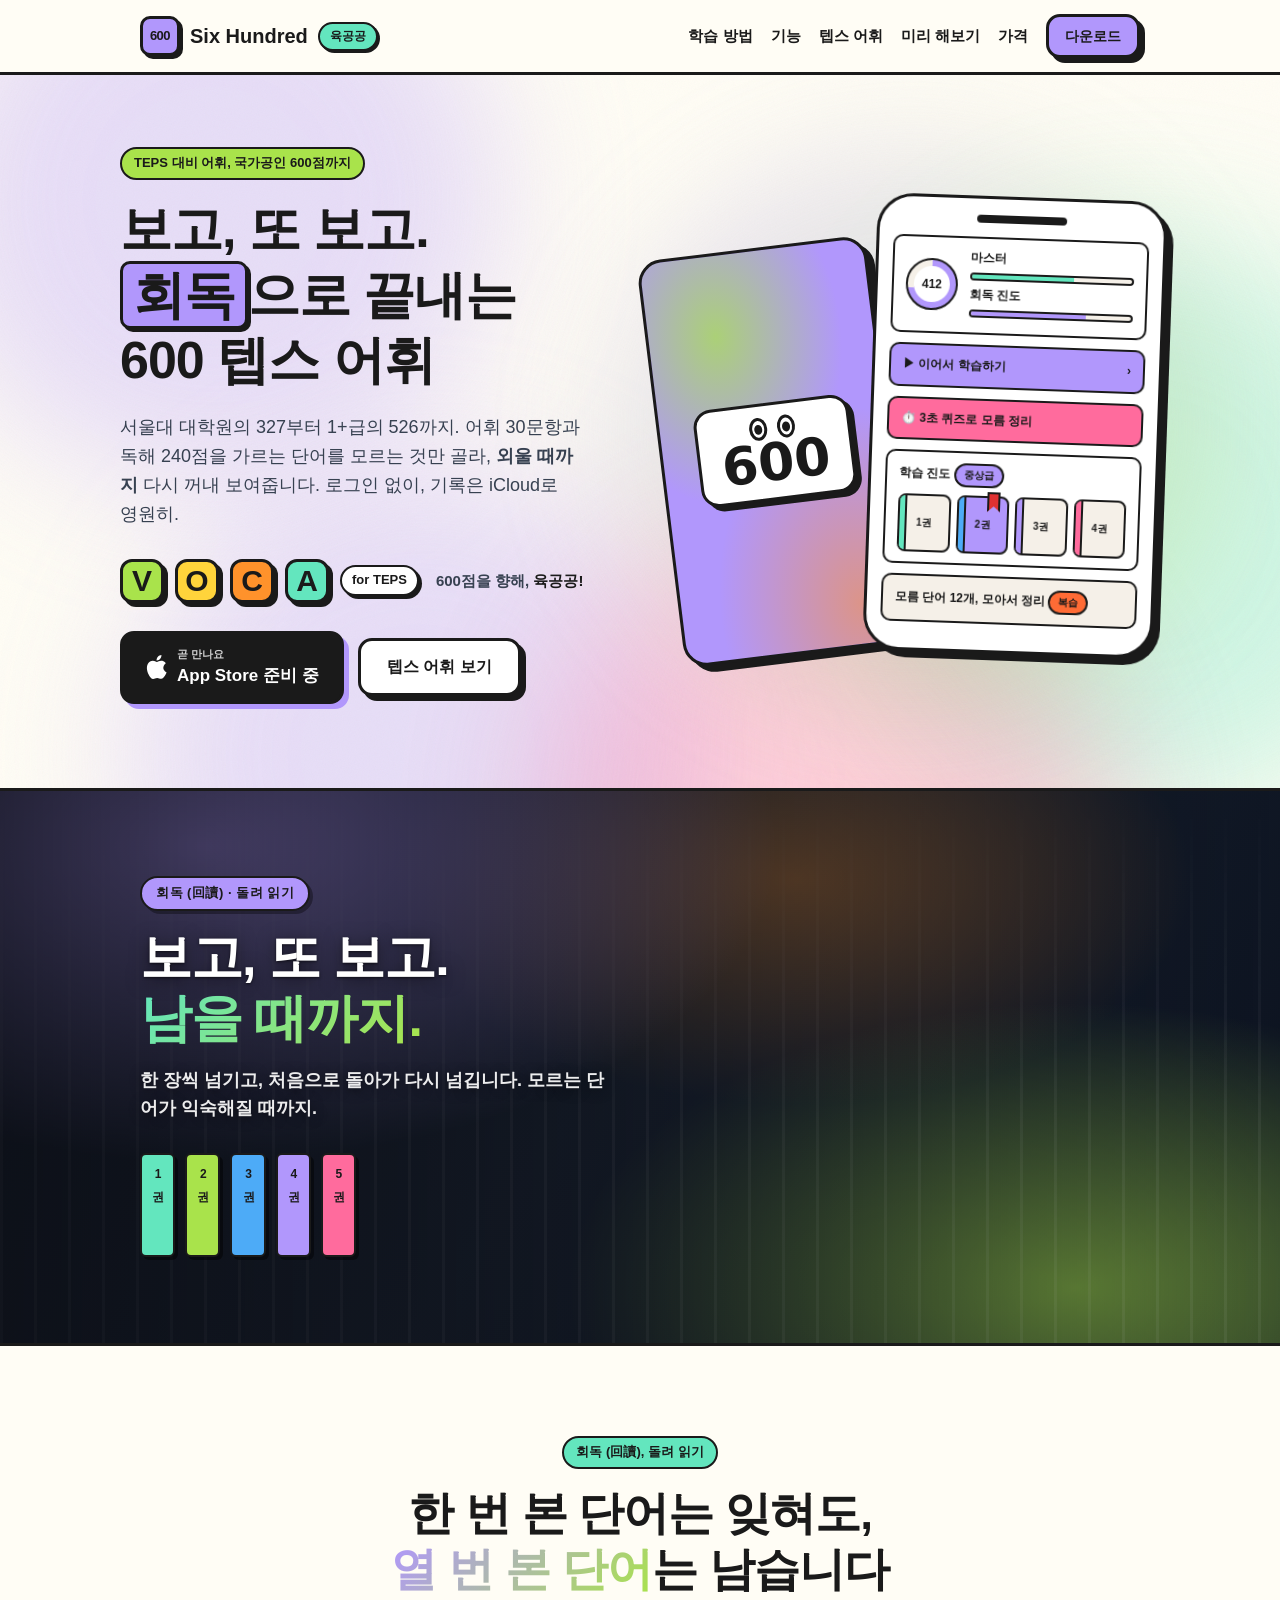
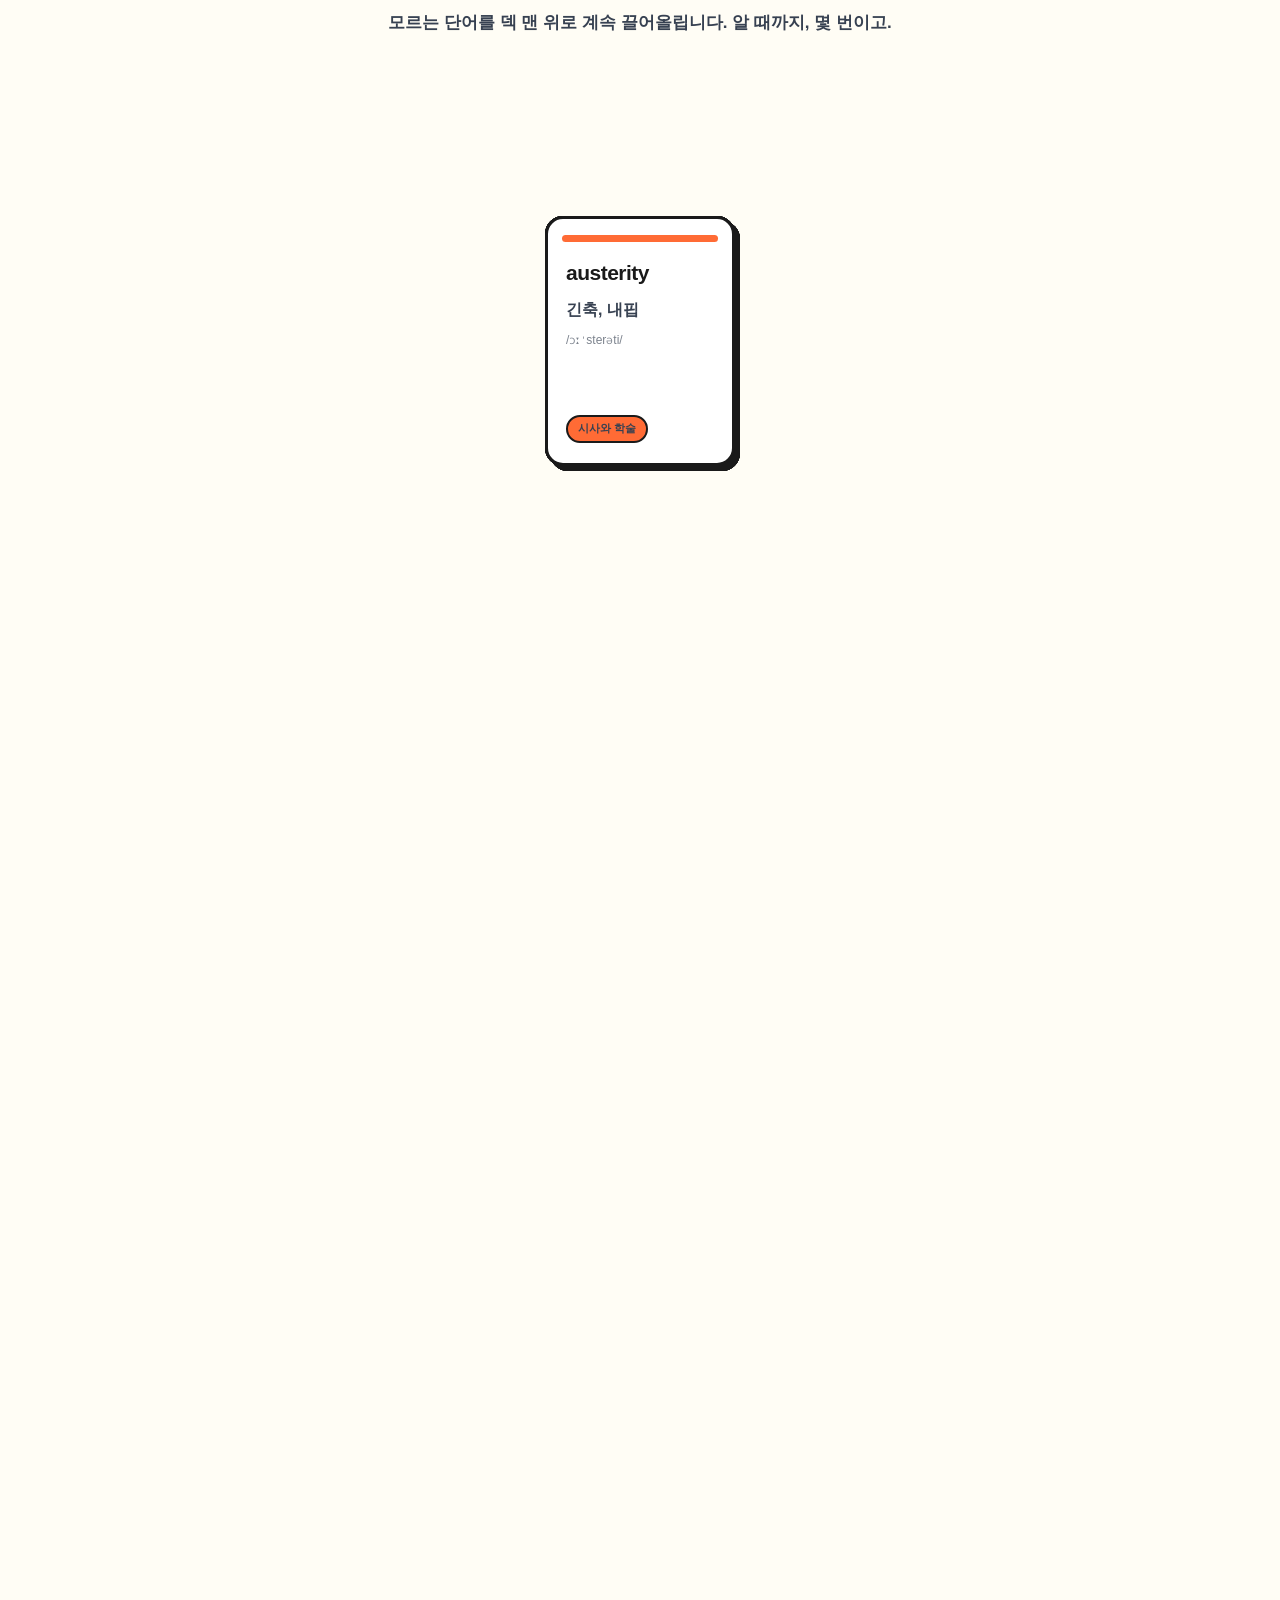
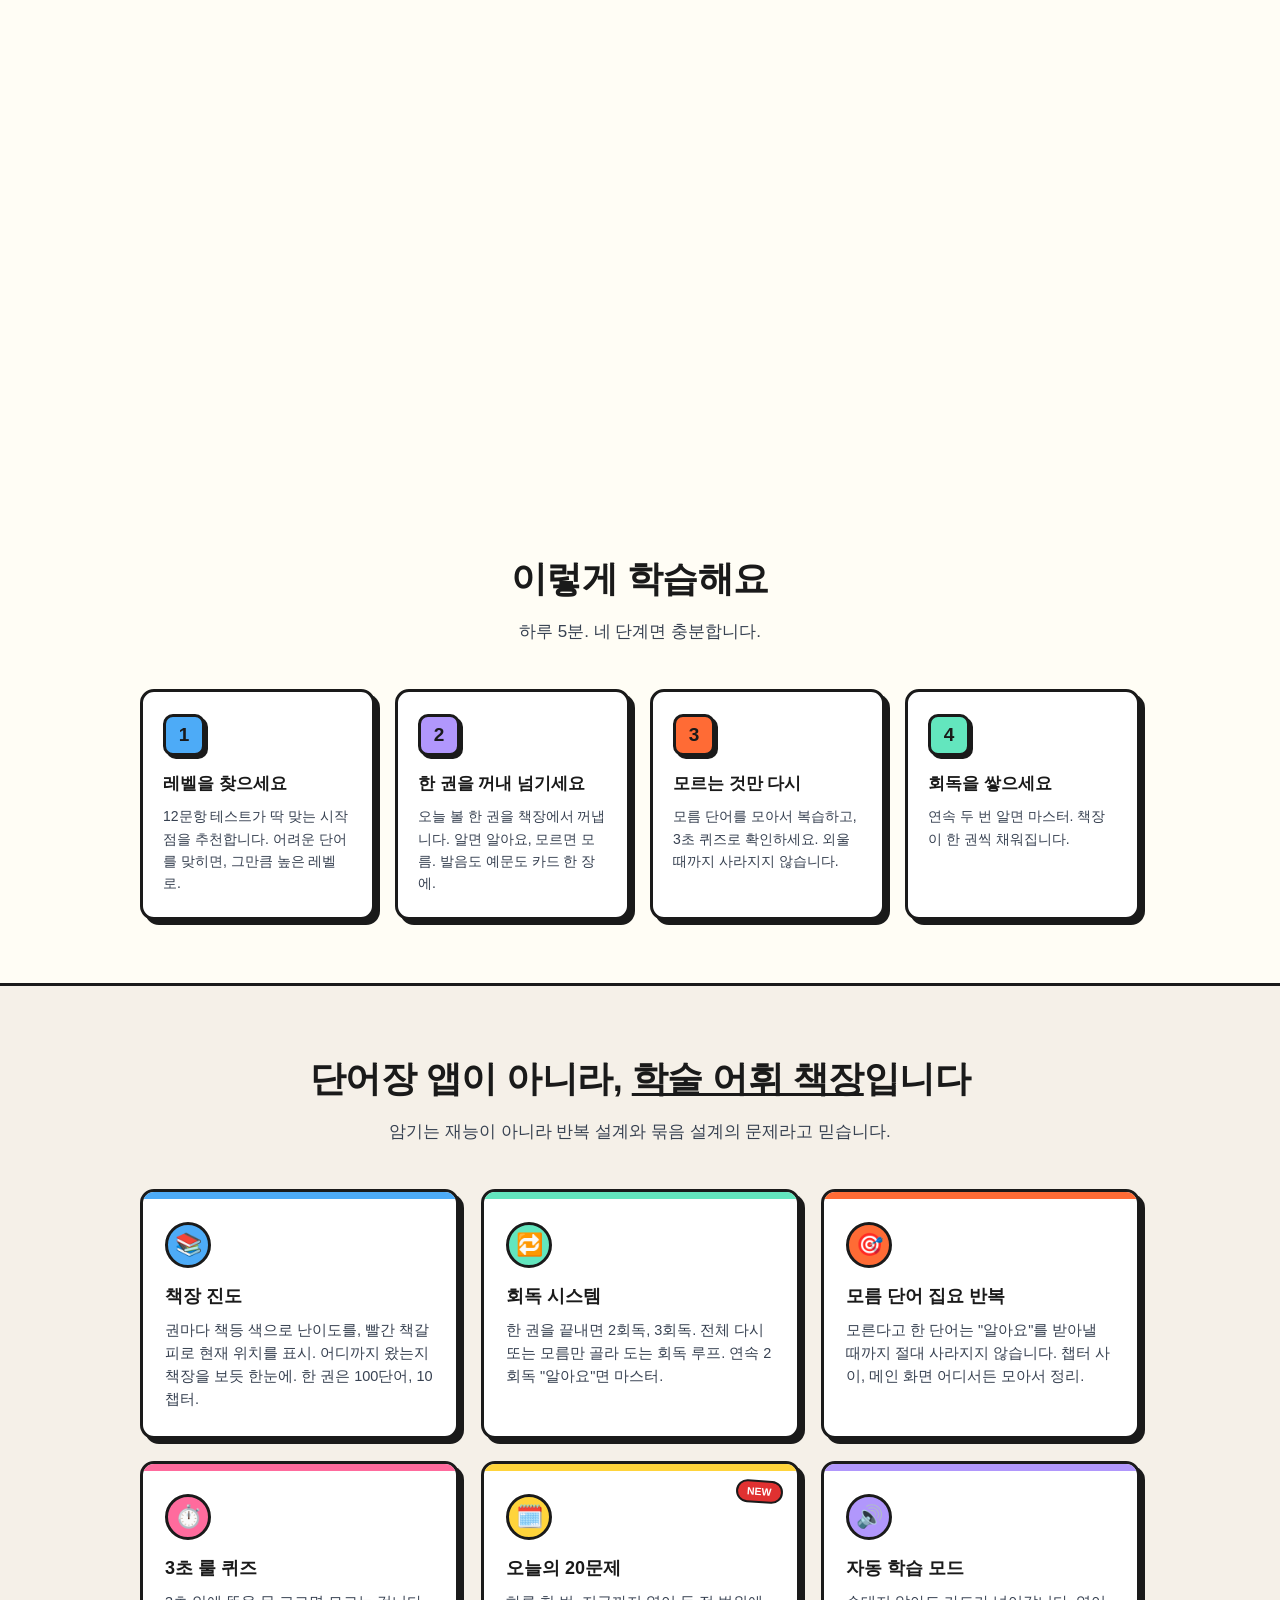
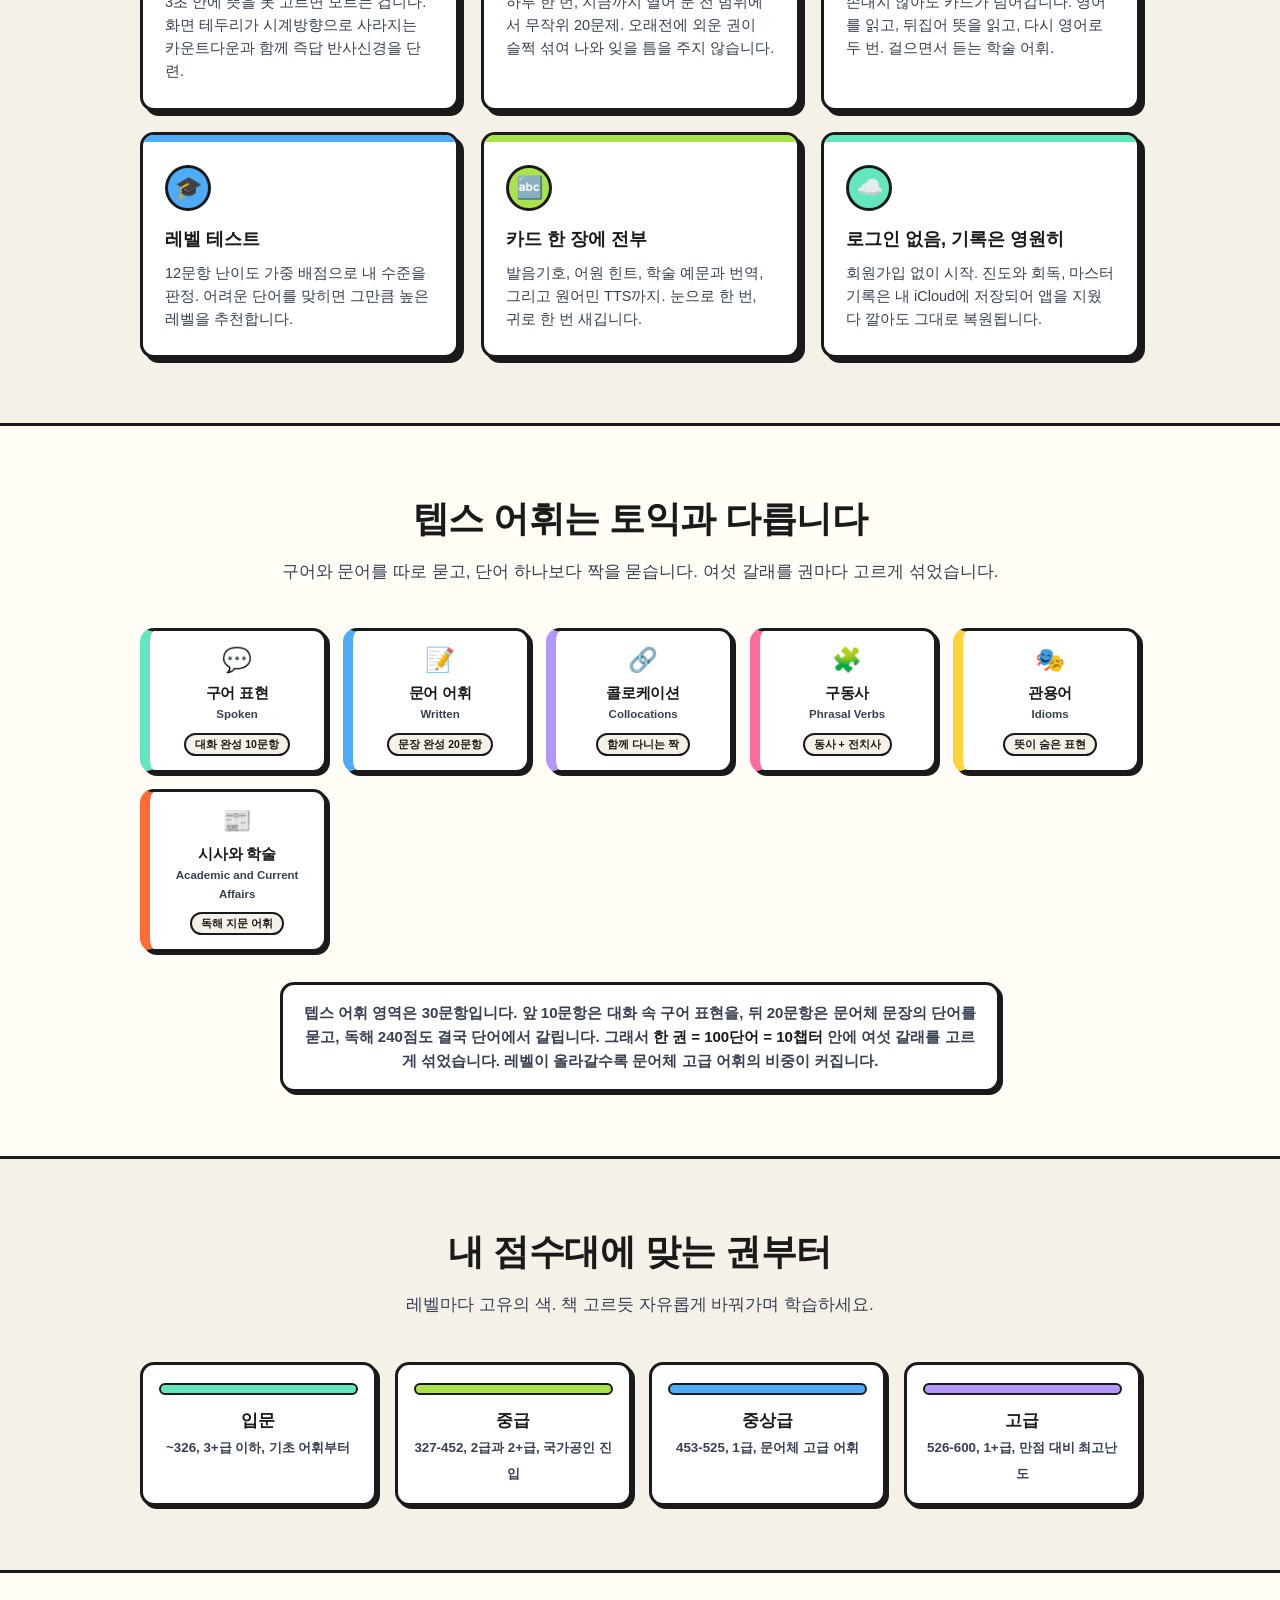
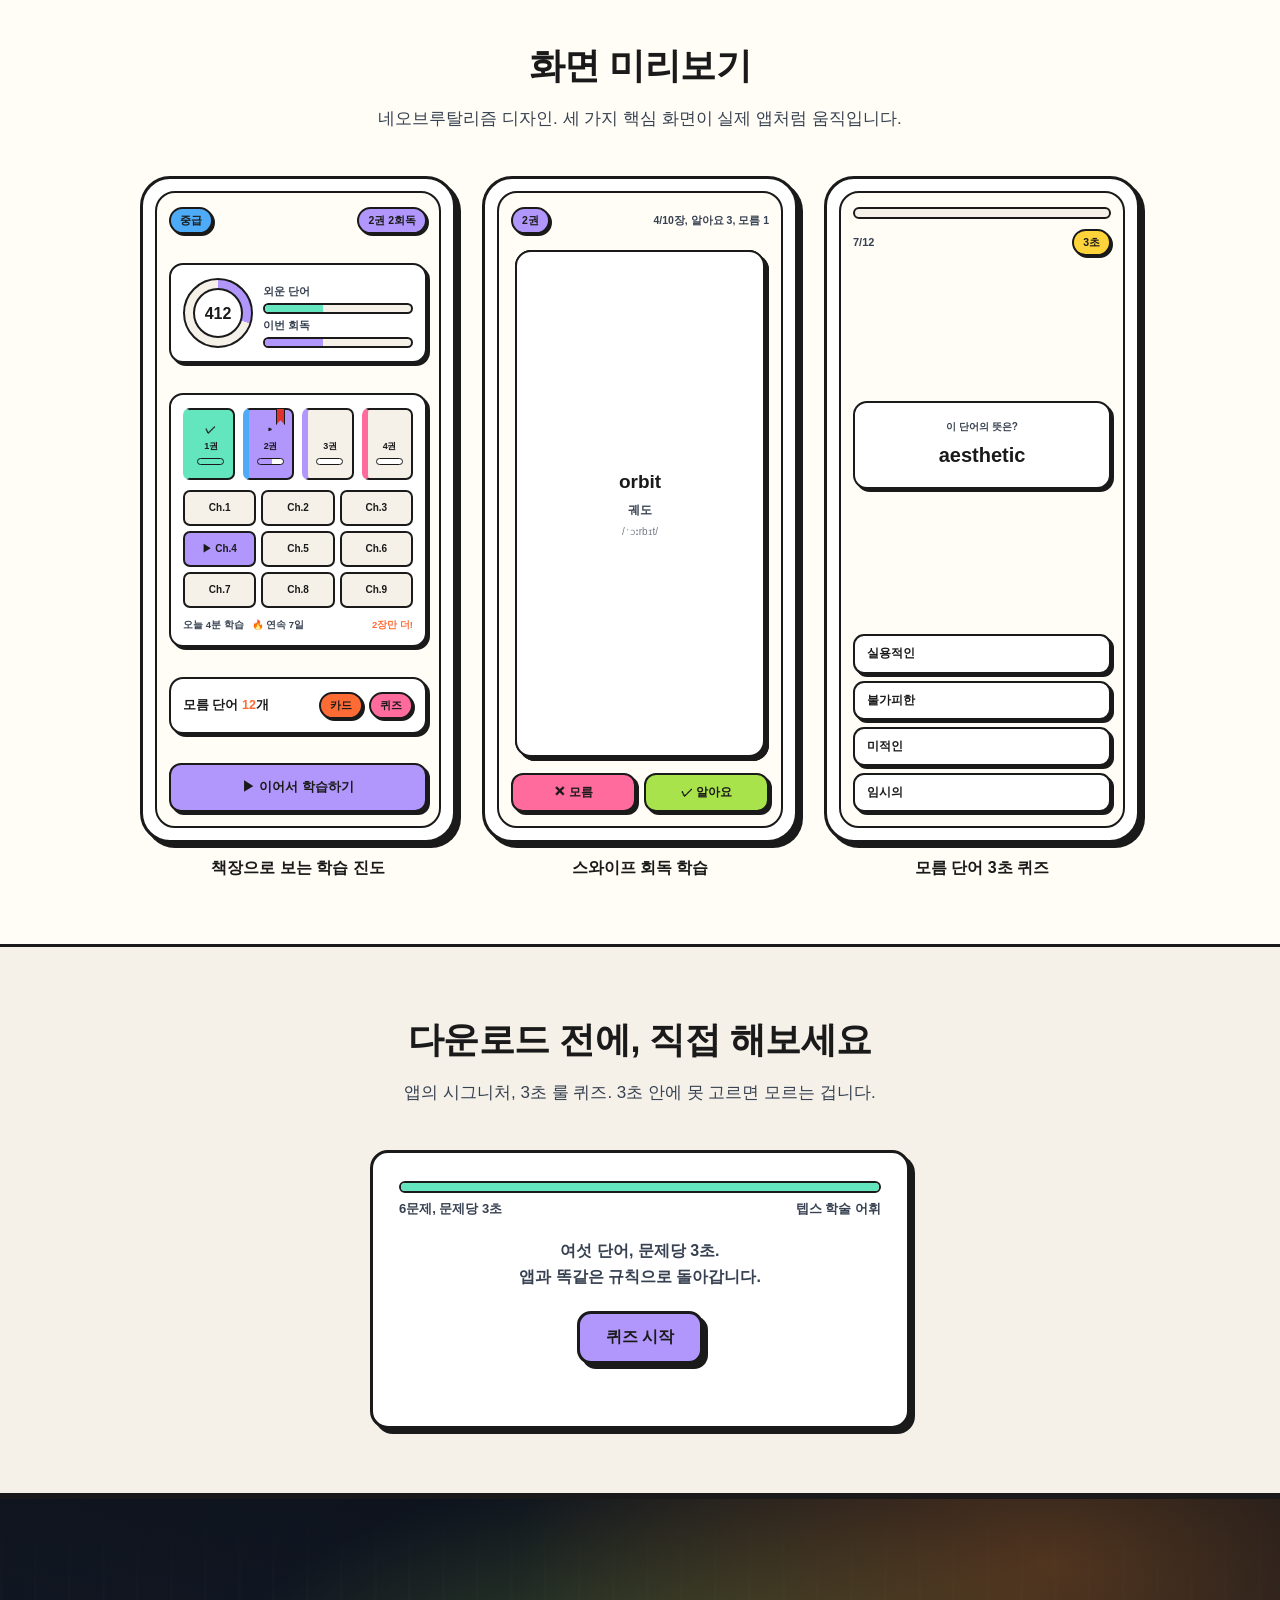
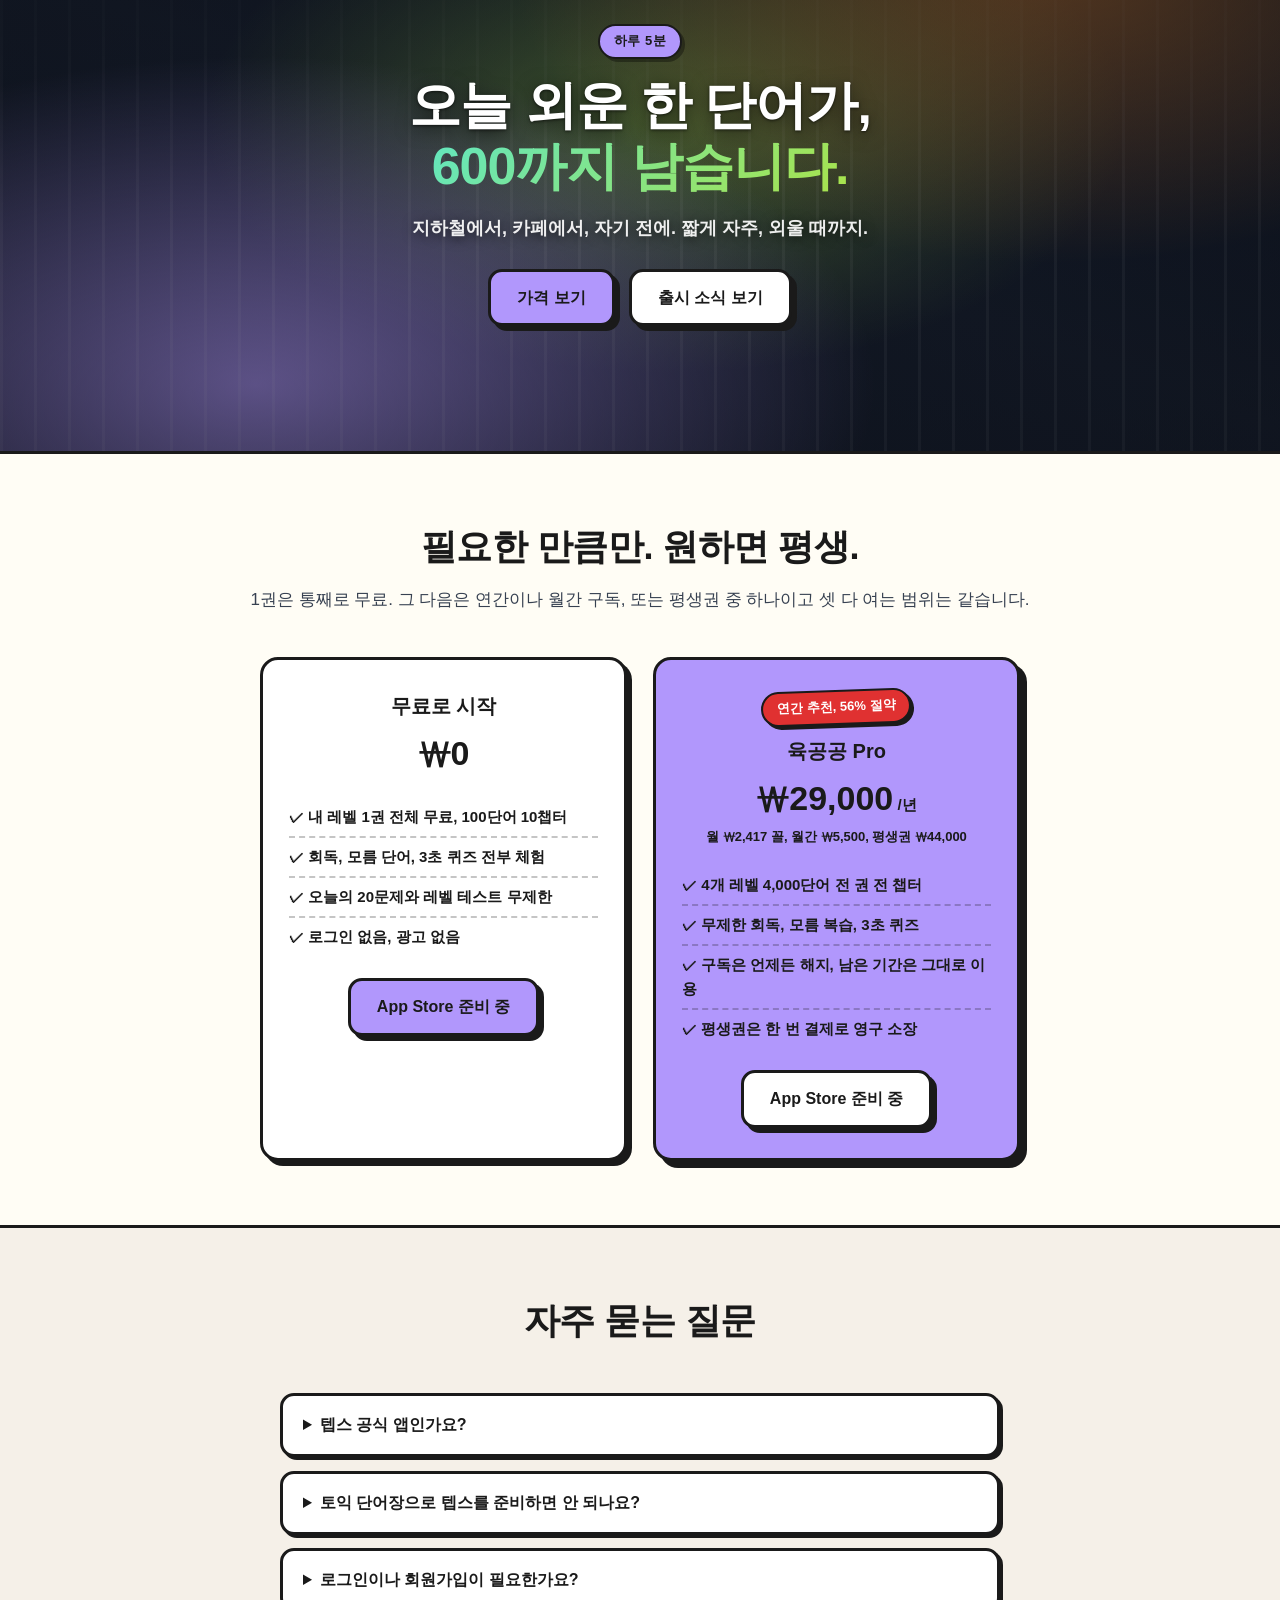
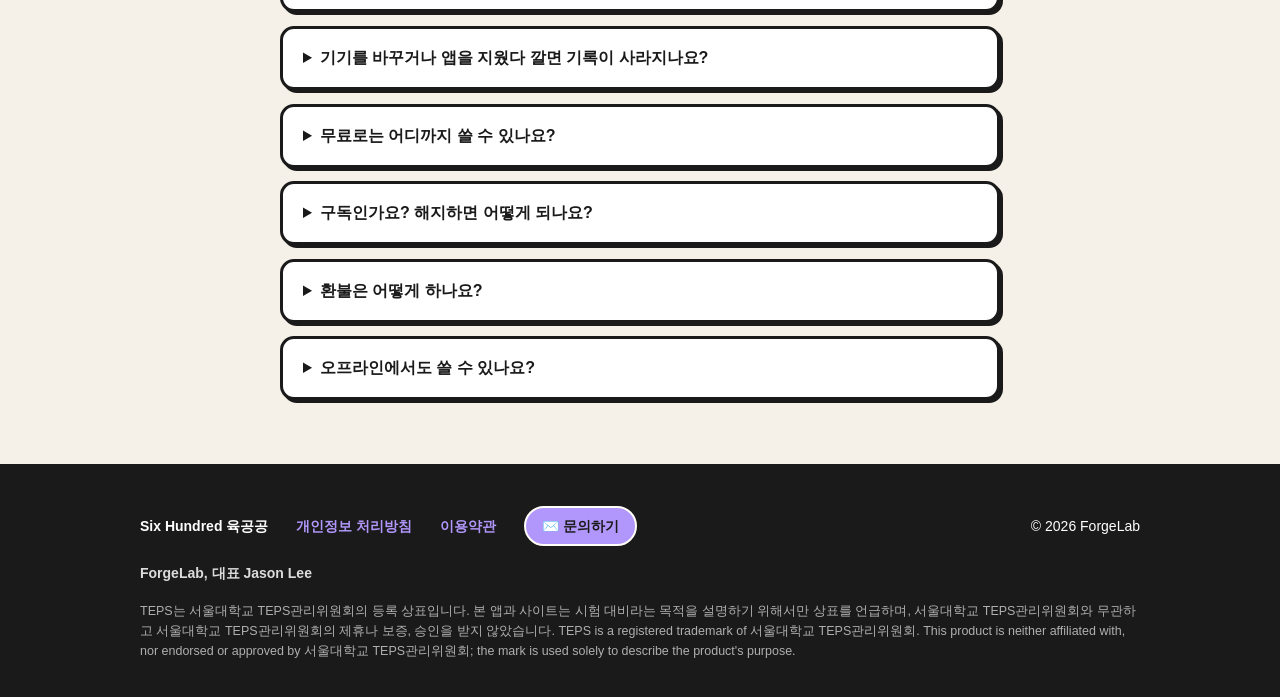
==== docs/index.html @ d7dc06b6 "Six Hundred: lavender brand, VOCA for TEPS tiles, footage slots, overnight parallel word pipeline Th" ====
<!DOCTYPE html>
<html lang="ko">
<head>
<meta charset="UTF-8" />
<meta name="viewport" content="width=device-width, initial-scale=1.0" />
<title>Six Hundred 육공공, 회독으로 끝내는 600 텝스 어휘</title>
<meta name="description" content="Six Hundred(육공공)은 텝스(TEPS) 시험 대비 어휘 앱입니다. 만점 600, 국가공인 2급의 327부터 1+급의 526까지. 모르는 단어만 외울 때까지 다시 꺼내 보여주는 회독 학습. 로그인 없이, 기록은 iCloud로." />
<meta property="og:title" content="Six Hundred 육공공, 회독으로 끝내는 600 텝스 어휘" />
<meta property="og:description" content="텝스(TEPS) 시험 대비 어휘 앱. 만점 600, 모르는 단어만 외울 때까지 회독. 로그인 없이, 기록은 iCloud로." />
<meta property="og:type" content="website" />
<meta property="og:url" content="https://jsonpassion.github.io/T600/" />
<link rel="canonical" href="https://jsonpassion.github.io/T600/" />
<link rel="icon" href="data:image/svg+xml,%3Csvg xmlns='http://www.w3.org/2000/svg' viewBox='0 0 64 64'%3E%3Crect x='4' y='4' width='56' height='56' rx='12' fill='%234DABF7' stroke='%231A1A1A' stroke-width='5'/%3E%3Ctext x='32' y='42' font-family='-apple-system,sans-serif' font-size='24' font-weight='900' text-anchor='middle' fill='%231A1A1A'%3E120%3C/text%3E%3C/svg%3E" />
<link rel="stylesheet" href="styles.css" />
</head>
<body>
<script>document.documentElement.classList.add('js');</script>

<!-- Soft drifting aurora + grain (atmosphere behind everything) -->
<div class="aurora" aria-hidden="true">
  <span class="blob b-blue"></span>
  <span class="blob b-mint"></span>
  <span class="blob b-lav"></span>
  <span class="blob b-pink"></span>
</div>
<div class="grain" aria-hidden="true"></div>

<!-- ======================= NAV ======================= -->
<nav class="nav">
  <div class="nav-inner">
    <a class="logo" href="#">
      <span class="logo-block">600</span> Six Hundred <span class="logo-kr">육공공</span>
    </a>
    <div class="nav-links">
      <a href="#how">학습 방법</a>
      <a href="#features">기능</a>
      <a href="#topics">텝스 어휘</a>
      <a href="#demo">미리 해보기</a>
      <a href="#pricing">가격</a>
      <a class="nb-btn nav-cta" href="#download">다운로드</a>
    </div>
  </div>
</nav>

<!-- ======================= HERO ======================= -->
<header class="hero wrap" id="download">
  <div data-reveal="up">
    <span class="nb-tag" style="background: var(--lime); margin-bottom: 18px;">TEPS 대비 어휘, 국가공인 600점까지</span>
    <h1>보고, 또 보고.<br /><span class="hl">회독</span>으로 끝내는<br />600 텝스 어휘</h1>
    <p class="sub">
      서울대 대학원의 327부터 1+급의 526까지. 어휘 30문항과 독해 240점을 가르는 단어를
      모르는 것만 골라, <strong>외울 때까지</strong> 다시 꺼내 보여줍니다.
      로그인 없이, 기록은 iCloud로 영원히.
    </p>
    <div class="kr-brand" aria-label="VOCA for TEPS, 600점을 향해 육공공">
      <span class="kk" style="background: var(--lime);">V</span>
      <span class="kk" style="background: var(--yellow);">O</span>
      <span class="kk" style="background: var(--orange);">C</span>
      <span class="kk" style="background: var(--mint);">A</span>
      <span class="kk-for">for TEPS</span>
      <span class="kr-brand-label">600점을 향해, <strong>육공공!</strong></span>
    </div>
    <div class="hero-ctas">
      <span class="store-badge soon" aria-label="App Store 출시 준비 중">
        <svg width="22" height="26" viewBox="0 0 22 26" fill="currentColor" aria-hidden="true"><path d="M18.3 13.8c0-3 2.5-4.5 2.6-4.6-1.4-2.1-3.6-2.4-4.4-2.4-1.9-.2-3.7 1.1-4.6 1.1-1 0-2.4-1.1-4-1.1-2 0-3.9 1.2-5 3-2.1 3.7-.5 9.1 1.5 12.1 1 1.5 2.2 3.1 3.8 3 1.5-.1 2.1-1 4-1s2.4 1 4 .9c1.7 0 2.7-1.5 3.7-3 1.2-1.7 1.6-3.4 1.7-3.5-.1 0-3.2-1.2-3.3-4.5zM15.2 4.8c.8-1 1.4-2.4 1.2-3.8-1.2.1-2.7.8-3.5 1.8-.8.9-1.5 2.3-1.3 3.7 1.4.1 2.8-.7 3.6-1.7z"/></svg>
        <span><small>곧 만나요</small><span class="big">App Store 준비 중</span></span>
      </span>
      <a class="nb-btn secondary" href="#topics">텝스 어휘 보기</a>
    </div>
  </div>

  <!-- CSS-drawn app preview (출시 스크린샷 교체 전 임시 목업) -->
  <div class="hero-visual" data-reveal="zoom">
  <div class="glow" aria-hidden="true"></div>
  <div class="reel reel-slot" aria-hidden="true">
    <!-- 온보딩 영상 자리: assets/video/onboarding-loop.mp4 가 생기면 <video> 로 교체 -->
    <div class="slot-card"><b>600</b><span class="slot-eyes"><i></i><i></i></span></div>
  </div>
  <div class="phone" aria-hidden="true">
    <div class="notch"></div>
    <div class="mock-row score">
      <div class="mock-ring"><span>412</span></div>
      <div class="mock-bars">
        마스터 <div class="mock-bar"><i style="width:64%; background: var(--mint);"></i></div>
        회독 진도 <div class="mock-bar"><i style="width:72%; background: var(--lavender);"></i></div>
      </div>
    </div>
    <div class="mock-row mock-cta">▶ 이어서 학습하기 <span>›</span></div>
    <div class="mock-row" style="background: var(--pink);">⏱️ 3초 퀴즈로 모름 정리</div>
    <div class="mock-row">
      학습 진도 <span class="mock-chip" style="background: var(--lavender);">중상급</span>
      <div class="mock-books" style="margin-top:8px;">
        <div class="mock-book">1권</div>
        <div class="mock-book reading b2">2권</div>
        <div class="mock-book b3">3권</div>
        <div class="mock-book b4">4권</div>
      </div>
    </div>
    <div class="mock-row" style="background: var(--surface);">모름 단어 12개, 모아서 정리 <span class="mock-chip" style="background: var(--coral);">복습</span></div>
  </div>
  </div>
</header>

<!-- ======================= STATEMENT BAND 1 ======================= -->
<section class="cinema" id="film" aria-label="회독 브랜드 필름">
  <!-- 가로 필름 자리: assets/video/hero-fan.mp4 가 생기면 <video> 로 교체 -->
  <div class="cinema-art" aria-hidden="true"></div>
  <div class="scrim"></div>
  <div class="cinema-inner">
    <div class="cinema-copy">
      <span class="kicker">회독 (回讀) · 돌려 읽기</span>
      <h2>보고, 또 보고.<br /><span class="film-hl">남을 때까지.</span></h2>
      <p>한 장씩 넘기고, 처음으로 돌아가 다시 넘깁니다. 모르는 단어가 익숙해질 때까지.</p>
      <div class="spines" aria-hidden="true">
        <span class="spine" style="background: var(--mint);">1권</span>
        <span class="spine" style="background: var(--lime);">2권</span>
        <span class="spine" style="background: var(--blue);">3권</span>
        <span class="spine" style="background: var(--lavender);">4권</span>
        <span class="spine" style="background: var(--pink);">5권</span>
      </div>
    </div>
  </div>
</section>

<!-- ======================= STORY: scroll-linked card fan ======================= -->
<section class="fan" id="story">
  <div class="fan-inner">
    <div class="fan-copy">
      <span class="nb-tag" style="background: var(--mint);">회독 (回讀), 돌려 읽기</span>
      <h2>한 번 본 단어는 잊혀도,<br /><em>열 번 본 단어</em>는 남습니다</h2>
      <p>모르는 단어를 덱 맨 위로 계속 끌어올립니다. 알 때까지, 몇 번이고.</p>
    </div>
    <div class="fan-stage">
      <div class="fan-deck" id="fanDeck">
        <article class="fan-card" style="--a:-26deg; --x:-340px; --y:34px;">
          <div class="fc-strip" style="background: var(--mint);"></div>
          <b>take issue with</b><span>~에 이의를 제기하다</span><i>/teɪk ˈɪʃuː wɪð/</i>
          <span class="fc-badge" style="background: var(--mint);">콜로케이션</span>
        </article>
        <article class="fan-card" style="--a:-15deg; --x:-196px; --y:8px;">
          <div class="fc-strip" style="background: var(--blue);"></div>
          <b>come down with</b><span>(병에) 걸리다</span><i>/kʌm daʊn wɪð/</i>
          <span class="fc-badge" style="background: var(--blue);">구동사</span>
        </article>
        <article class="fan-card" style="--a:-5deg; --x:-66px; --y:-6px;">
          <div class="fc-strip" style="background: var(--lavender);"></div>
          <b>exorbitant</b><span>(가격이) 터무니없는</span><i>/ɪɡˈzɔːrbɪtənt/</i>
          <span class="fc-badge" style="background: var(--lavender);">문어 어휘</span>
        </article>
        <article class="fan-card" style="--a:5deg; --x:66px; --y:-6px;">
          <div class="fc-strip" style="background: var(--pink);"></div>
          <b>on the fence</b><span>결정을 못 내린</span><i>/ɒn ðə fens/</i>
          <span class="fc-badge" style="background: var(--pink);">관용어</span>
        </article>
        <article class="fan-card" style="--a:15deg; --x:196px; --y:8px;">
          <div class="fc-strip" style="background: var(--yellow);"></div>
          <b>hang in there</b><span>버텨, 힘내</span><i>/hæŋ ɪn ðer/</i>
          <span class="fc-badge" style="background: var(--yellow);">구어 표현</span>
        </article>
        <article class="fan-card" style="--a:26deg; --x:340px; --y:34px;">
          <div class="fc-strip" style="background: var(--coral);"></div>
          <b>austerity</b><span>긴축, 내핍</span><i>/ɔːˈsterəti/</i>
          <span class="fc-badge" style="background: var(--coral);">시사와 학술</span>
        </article>
      </div>
    </div>
  </div>
</section>

<!-- ======================= HOW IT WORKS ======================= -->
<section id="how">
  <div class="wrap">
    <div class="sec-head">
      <h2>이렇게 학습해요</h2>
      <p>하루 5분. 네 단계면 충분합니다.</p>
    </div>
    <div class="steps">
      <div class="step">
        <div class="step-num" style="background: var(--blue);">1</div>
        <h3>레벨을 찾으세요</h3>
        <p>12문항 테스트가 딱 맞는 시작점을 추천합니다. 어려운 단어를 맞히면, 그만큼 높은 레벨로.</p>
      </div>
      <div class="step">
        <div class="step-num" style="background: var(--lavender);">2</div>
        <h3>한 권을 꺼내 넘기세요</h3>
        <p>오늘 볼 한 권을 책장에서 꺼냅니다. 알면 알아요, 모르면 모름. 발음도 예문도 카드 한 장에.</p>
      </div>
      <div class="step">
        <div class="step-num" style="background: var(--coral);">3</div>
        <h3>모르는 것만 다시</h3>
        <p>모름 단어를 모아서 복습하고, 3초 퀴즈로 확인하세요. 외울 때까지 사라지지 않습니다.</p>
      </div>
      <div class="step">
        <div class="step-num" style="background: var(--mint);">4</div>
        <h3>회독을 쌓으세요</h3>
        <p>연속 두 번 알면 마스터. 책장이 한 권씩 채워집니다.</p>
      </div>
    </div>
  </div>
</section>

<!-- ======================= FEATURES ======================= -->
<section id="features" class="alt">
  <div class="wrap">
    <div class="sec-head">
      <h2>단어장 앱이 아니라, <u>학술 어휘 책장</u>입니다</h2>
      <p>암기는 재능이 아니라 반복 설계와 묶음 설계의 문제라고 믿습니다.</p>
    </div>
    <div class="grid">
      <div class="feature">
        <div class="strip" style="background: var(--blue);"></div>
        <div class="icon" style="background: var(--blue);">📚</div>
        <h3>책장 진도</h3>
        <p>권마다 책등 색으로 난이도를, 빨간 책갈피로 현재 위치를 표시. 어디까지 왔는지 책장을 보듯 한눈에. 한 권은 100단어, 10챕터.</p>
      </div>
      <div class="feature">
        <div class="strip" style="background: var(--mint);"></div>
        <div class="icon" style="background: var(--mint);">🔁</div>
        <h3>회독 시스템</h3>
        <p>한 권을 끝내면 2회독, 3회독. 전체 다시 또는 모름만 골라 도는 회독 루프. 연속 2회독 "알아요"면 마스터.</p>
      </div>
      <div class="feature">
        <div class="strip" style="background: var(--coral);"></div>
        <div class="icon" style="background: var(--coral);">🎯</div>
        <h3>모름 단어 집요 반복</h3>
        <p>모른다고 한 단어는 "알아요"를 받아낼 때까지 절대 사라지지 않습니다. 챕터 사이, 메인 화면 어디서든 모아서 정리.</p>
      </div>
      <div class="feature">
        <div class="strip" style="background: var(--pink);"></div>
        <div class="icon" style="background: var(--pink);">⏱️</div>
        <h3>3초 룰 퀴즈</h3>
        <p>3초 안에 뜻을 못 고르면 모르는 겁니다. 화면 테두리가 시계방향으로 사라지는 카운트다운과 함께 즉답 반사신경을 단련.</p>
      </div>
      <div class="feature">
        <span class="new-flag">NEW</span>
        <div class="strip" style="background: var(--yellow);"></div>
        <div class="icon" style="background: var(--yellow);">🗓️</div>
        <h3>오늘의 20문제</h3>
        <p>하루 한 번, 지금까지 열어 둔 전 범위에서 무작위 20문제. 오래전에 외운 권이 슬쩍 섞여 나와 잊을 틈을 주지 않습니다.</p>
      </div>
      <div class="feature">
        <div class="strip" style="background: var(--lavender);"></div>
        <div class="icon" style="background: var(--lavender);">🔊</div>
        <h3>자동 학습 모드</h3>
        <p>손대지 않아도 카드가 넘어갑니다. 영어를 읽고, 뒤집어 뜻을 읽고, 다시 영어로 두 번. 걸으면서 듣는 학술 어휘.</p>
      </div>
      <div class="feature">
        <div class="strip" style="background: var(--blue);"></div>
        <div class="icon" style="background: var(--blue);">🎓</div>
        <h3>레벨 테스트</h3>
        <p>12문항 난이도 가중 배점으로 내 수준을 판정. 어려운 단어를 맞히면 그만큼 높은 레벨을 추천합니다.</p>
      </div>
      <div class="feature">
        <div class="strip" style="background: var(--lime);"></div>
        <div class="icon" style="background: var(--lime);">🔤</div>
        <h3>카드 한 장에 전부</h3>
        <p>발음기호, 어원 힌트, 학술 예문과 번역, 그리고 원어민 TTS까지. 눈으로 한 번, 귀로 한 번 새깁니다.</p>
      </div>
      <div class="feature">
        <div class="strip" style="background: var(--mint);"></div>
        <div class="icon" style="background: var(--mint);">☁️</div>
        <h3>로그인 없음, 기록은 영원히</h3>
        <p>회원가입 없이 시작. 진도와 회독, 마스터 기록은 내 iCloud에 저장되어 앱을 지웠다 깔아도 그대로 복원됩니다.</p>
      </div>
    </div>
  </div>
</section>

<!-- ======================= TOPIC SHELF ======================= -->
<section id="topics">
  <div class="wrap">
    <div class="sec-head">
      <h2>텝스 어휘는 토익과 다릅니다</h2>
      <p>구어와 문어를 따로 묻고, 단어 하나보다 짝을 묻습니다. 여섯 갈래를 권마다 고르게 섞었습니다.</p>
    </div>
    <div class="topics">
      <div class="topic" style="border-left-color: var(--mint);">
        <div class="t-icon" aria-hidden="true">💬</div>
        <h4>구어 표현</h4><small>Spoken</small>
        <span class="t-count">대화 완성 10문항</span>
      </div>
      <div class="topic" style="border-left-color: var(--blue);">
        <div class="t-icon" aria-hidden="true">📝</div>
        <h4>문어 어휘</h4><small>Written</small>
        <span class="t-count">문장 완성 20문항</span>
      </div>
      <div class="topic" style="border-left-color: var(--lavender);">
        <div class="t-icon" aria-hidden="true">🔗</div>
        <h4>콜로케이션</h4><small>Collocations</small>
        <span class="t-count">함께 다니는 짝</span>
      </div>
      <div class="topic" style="border-left-color: var(--pink);">
        <div class="t-icon" aria-hidden="true">🧩</div>
        <h4>구동사</h4><small>Phrasal Verbs</small>
        <span class="t-count">동사 + 전치사</span>
      </div>
      <div class="topic" style="border-left-color: var(--yellow);">
        <div class="t-icon" aria-hidden="true">🎭</div>
        <h4>관용어</h4><small>Idioms</small>
        <span class="t-count">뜻이 숨은 표현</span>
      </div>
      <div class="topic" style="border-left-color: var(--coral);">
        <div class="t-icon" aria-hidden="true">📰</div>
        <h4>시사와 학술</h4><small>Academic and Current Affairs</small>
        <span class="t-count">독해 지문 어휘</span>
      </div>
    </div>
    <p class="topics-note">
      텝스 어휘 영역은 30문항입니다. 앞 10문항은 대화 속 구어 표현을, 뒤 20문항은 문어체 문장의 단어를 묻고,
      독해 240점도 결국 단어에서 갈립니다. 그래서 <strong>한 권 = 100단어 = 10챕터</strong> 안에 여섯 갈래를 고르게 섞었습니다.
      레벨이 올라갈수록 문어체 고급 어휘의 비중이 커집니다.
    </p>
  </div>
</section>

<!-- ======================= LEVELS ======================= -->
<section id="levels" class="alt">
  <div class="wrap">
    <div class="sec-head">
      <h2>내 점수대에 맞는 권부터</h2>
      <p>레벨마다 고유의 색. 책 고르듯 자유롭게 바꿔가며 학습하세요.</p>
    </div>
    <div class="levels">
      <div class="level">
        <div class="chip" style="background: var(--mint);"></div>
        <h4>입문</h4><small>~326, 3+급 이하, 기초 어휘부터</small>
      </div>
      <div class="level">
        <div class="chip" style="background: var(--lime);"></div>
        <h4>중급</h4><small>327-452, 2급과 2+급, 국가공인 진입</small>
      </div>
      <div class="level">
        <div class="chip" style="background: var(--blue);"></div>
        <h4>중상급</h4><small>453-525, 1급, 문어체 고급 어휘</small>
      </div>
      <div class="level">
        <div class="chip" style="background: var(--lavender);"></div>
        <h4>고급</h4><small>526-600, 1+급, 만점 대비 최고난도</small>
      </div>
    </div>
  </div>
</section>

<!-- ======================= SCREENSHOTS ======================= -->
<section id="screens">
  <div class="wrap">
    <div class="sec-head">
      <h2>화면 미리보기</h2>
      <p>네오브루탈리즘 디자인. 세 가지 핵심 화면이 실제 앱처럼 움직입니다.</p>
    </div>
    <div class="shots">
      <div>
        <div class="shot-frame">
          <div class="shot-anim sa-dash" aria-label="대시보드 애니메이션 미리보기">
            <div class="sa-top">
              <span class="sa-pill" style="background: var(--blue);">중급</span>
              <span class="sa-pill" style="background: var(--lavender);">2권 2회독</span>
            </div>
            <div class="sa-card">
              <div class="sa-ring"><i></i><span>412</span></div>
              <div class="sa-bars">
                <small>외운 단어</small>
                <div class="sa-bar"><i class="sa-fill-mint"></i></div>
                <small>이번 회독</small>
                <div class="sa-bar"><i class="sa-fill-blue"></i></div>
              </div>
            </div>
            <div class="sa-card">
              <div class="sa-shelf">
                <div class="sa-book sa-done" style="border-left-color: var(--mint);"><i>✓</i><span>1권</span></div>
                <div class="sa-book sa-reading" style="border-left-color: var(--blue);"><b></b><i>▸</i><span>2권</span></div>
                <div class="sa-book" style="border-left-color: var(--lavender);"><i></i><span>3권</span></div>
                <div class="sa-book" style="border-left-color: var(--pink);"><i></i><span>4권</span></div>
              </div>
              <div class="sa-grid">
                <span class="sa-cell sa-c1">Ch.1</span>
                <span class="sa-cell sa-c2">Ch.2</span>
                <span class="sa-cell sa-c3">Ch.3</span>
                <span class="sa-cell sa-cur">▶ Ch.4</span>
                <span class="sa-cell">Ch.5</span>
                <span class="sa-cell">Ch.6</span>
                <span class="sa-cell">Ch.7</span>
                <span class="sa-cell">Ch.8</span>
                <span class="sa-cell">Ch.9</span>
              </div>
              <div class="sa-stats">오늘 4분 학습<b>🔥 연속 7일</b><em>2장만 더!</em></div>
            </div>
            <div class="sa-card sa-weak">
              <span>모름 단어 <b>12</b>개</span>
              <span class="sa-pill" style="background: var(--coral);">카드</span>
              <span class="sa-pill" style="background: var(--pink);">퀴즈</span>
            </div>
            <div class="sa-cta">▶ 이어서 학습하기</div>
          </div>
        </div>
        <p class="shot-cap">책장으로 보는 학습 진도</p>
      </div>
      <div>
        <div class="shot-frame">
          <div class="shot-anim" aria-label="단어 카드 스와이프 애니메이션 미리보기">
            <div class="sa-top">
              <span class="sa-pill" style="background: var(--lavender);">2권</span>
              <span class="sa-count">4/10장, 알아요 3, 모름 1</span>
            </div>
            <div class="sa-stage">
              <div class="sa-word sa-back"></div>
              <div class="sa-word sa-cardB"><h4>eclipse</h4><p>일식, 월식</p><em>/ɪˈklɪps/</em><div class="sa-tint sa-tint-coral">✕ 모름</div></div>
              <div class="sa-word sa-cardA"><h4>orbit</h4><p>궤도</p><em>/ˈɔːrbɪt/</em><div class="sa-tint sa-tint-mint">✓ 알아요</div></div>
            </div>
            <div class="sa-btns">
              <span class="sa-btn sa-no">✕ 모름</span>
              <span class="sa-btn sa-ok">✓ 알아요</span>
            </div>
          </div>
        </div>
        <p class="shot-cap">스와이프 회독 학습</p>
      </div>
      <div>
        <div class="shot-frame">
          <div class="shot-anim" aria-label="3초 퀴즈 애니메이션 미리보기">
            <div class="sa-qbar"><i></i></div>
            <div class="sa-qmeta"><span>7/12</span><span class="sa-pill" style="background: var(--yellow);">3초</span></div>
            <div class="sa-qword"><small>이 단어의 뜻은?</small><h4>aesthetic</h4></div>
            <div class="sa-opts">
              <span class="sa-opt">실용적인</span>
              <span class="sa-opt">불가피한</span>
              <span class="sa-opt sa-correct">미적인<b>✓</b></span>
              <span class="sa-opt">임시의</span>
            </div>
          </div>
        </div>
        <p class="shot-cap">모름 단어 3초 퀴즈</p>
      </div>
    </div>
  </div>
</section>

<!-- ======================= LIVE DEMO (3초 퀴즈 맛보기) ======================= -->
<section id="demo" class="alt">
  <div class="wrap">
    <div class="sec-head">
      <h2>다운로드 전에, 직접 해보세요</h2>
      <p>앱의 시그니처, 3초 룰 퀴즈. 3초 안에 못 고르면 모르는 겁니다.</p>
    </div>
    <div class="demo-card">
      <div class="demo-timer" id="demoTimer"><i id="demoTimerFill"></i></div>
      <div class="demo-meta"><span id="demoCount">6문제, 문제당 3초</span><span id="demoTag">텝스 학술 어휘</span></div>
      <div id="demoStage" class="demo-center">
        <p style="color: var(--body); font-weight: 700; margin: 18px 0 22px;">여섯 단어, 문제당 3초.<br />앱과 똑같은 규칙으로 돌아갑니다.</p>
        <button class="nb-btn" id="demoStart">퀴즈 시작</button>
      </div>
      <p class="demo-note" id="demoNote"></p>
    </div>
  </div>
</section>

<!-- ======================= STATEMENT BAND 2 ======================= -->
<section class="cinema center" id="closing" aria-label="지금 시작">
  <div class="cinema-art art-b" aria-hidden="true"></div>
  <div class="scrim"></div>
  <div class="cinema-inner">
    <div class="cinema-copy">
      <span class="kicker">하루 5분</span>
      <h2>오늘 외운 한 단어가,<br /><span class="film-hl">600까지 남습니다.</span></h2>
      <p>지하철에서, 카페에서, 자기 전에. 짧게 자주, 외울 때까지.</p>
      <div class="cinema-ctas">
        <a class="nb-btn" href="#pricing">가격 보기</a>
        <a class="nb-btn secondary" href="#download">출시 소식 보기</a>
      </div>
    </div>
  </div>
</section>

<!-- ======================= PRICING ======================= -->
<section id="pricing">
  <div class="wrap">
    <div class="sec-head">
      <h2>필요한 만큼만. 원하면 평생.</h2>
      <p>1권은 통째로 무료. 그 다음은 연간이나 월간 구독, 또는 평생권 중 하나이고 셋 다 여는 범위는 같습니다.</p>
    </div>
    <div class="pricing">
      <div class="price-card">
        <h3>무료로 시작</h3>
        <div class="price">₩0</div>
        <ul>
          <li>내 레벨 1권 전체 무료, 100단어 10챕터</li>
          <li>회독, 모름 단어, 3초 퀴즈 전부 체험</li>
          <li>오늘의 20문제와 레벨 테스트 무제한</li>
          <li>로그인 없음, 광고 없음</li>
        </ul>
        <a class="nb-btn" href="#download" style="margin-top: 22px;">App Store 준비 중</a>
      </div>
      <div class="price-card hot">
        <span class="sale-badge">연간 추천, 56% 절약</span>
        <h3>육공공 Pro</h3>
        <div class="price">₩29,000<span style="font-size:0.45em; font-weight:800;"> /년</span></div>
        <div class="price-note">월 ₩2,417 꼴, 월간 ₩5,500, 평생권 ₩44,000</div>
        <ul>
          <li>4개 레벨 4,000단어 전 권 전 챕터</li>
          <li>무제한 회독, 모름 복습, 3초 퀴즈</li>
          <li>구독은 언제든 해지, 남은 기간은 그대로 이용</li>
          <li>평생권은 한 번 결제로 영구 소장</li>
        </ul>
        <a class="nb-btn secondary" href="#download" style="margin-top: 22px;">App Store 준비 중</a>
      </div>
    </div>
  </div>
</section>

<!-- ======================= FAQ ======================= -->
<section class="alt">
  <div class="wrap">
    <div class="sec-head"><h2>자주 묻는 질문</h2></div>
    <div class="faq">
      <details>
        <summary>텝스 공식 앱인가요?</summary>
        <p>아니요. 육공공(Six Hundred)은 ForgeLab이 독립적으로 개발한 학습 도구로, 서울대학교 TEPS관리위원회와 아무런 제휴나 보증 관계가 없습니다. TEPS는 서울대학교 TEPS관리위원회의 등록 상표이며, 본 앱은 "시험 대비"라는 목적을 설명하기 위해서만 이름을 언급합니다. 모든 학습 콘텐츠는 자체 제작이며 실제 기출문제를 포함하지 않습니다.</p>
      </details>
      <details>
        <summary>토익 단어장으로 텝스를 준비하면 안 되나요?</summary>
        <p>겹치는 단어도 있지만 묻는 방식이 다릅니다. 텝스는 대화 속 구어 표현과 문어체 문장을 따로 묻고, 단어 하나보다 짝(콜로케이션, 구동사, 관용어)을 자주 묻습니다. 육공공은 그 여섯 갈래를 권마다 섞어 담고, 1급과 1+급 구간은 문어체 고급 어휘 비중을 높였습니다. 한 권은 100단어이고 10단어씩 10챕터로 나뉩니다.</p>
      </details>
      <details>
        <summary>로그인이나 회원가입이 필요한가요?</summary>
        <p>아니요. 계정 없이 바로 시작합니다. 학습 기록은 사용자 본인의 iCloud에 저장되고, 구매는 Apple ID가 처리합니다. 개발자 서버에는 아무것도 저장되지 않습니다.</p>
      </details>
      <details>
        <summary>기기를 바꾸거나 앱을 지웠다 깔면 기록이 사라지나요?</summary>
        <p>사라지지 않습니다. 진도, 회독 수, 마스터 단어, 스트릭이 iCloud로 자동 백업되어 같은 Apple 계정이면 그대로 복원됩니다. 이용권도 "구매 복원" 한 번이면 됩니다.</p>
      </details>
      <details>
        <summary>무료로는 어디까지 쓸 수 있나요?</summary>
        <p>내 레벨의 <strong>1권 전체(10챕터, 100단어)</strong>를 무료로 끝까지 학습할 수 있습니다. 회독, 모름 단어 복습, 3초 퀴즈, 오늘의 20문제, 레벨 테스트까지 모든 기능이 제한 없이 동작합니다. 2권부터는 이용권이 필요하며 연간 ₩29,000, 월간 ₩5,500 구독 또는 평생권 ₩44,000 중 하나를 고르면 됩니다. 여는 범위는 셋 다 같습니다.</p>
      </details>
      <details>
        <summary>구독인가요? 해지하면 어떻게 되나요?</summary>
        <p>연간과 월간은 자동 갱신 구독이고, 평생권은 한 번만 결제합니다. 구독은 iOS 설정에서 Apple 계정, 구독 순서로 들어가 언제든 해지할 수 있고, 해지해도 이미 결제한 기간이 끝날 때까지는 그대로 이용됩니다. 무료 체험은 따로 없지만 1권 100단어를 끝까지 무료로 써 보고 결정하면 됩니다.</p>
      </details>
      <details>
        <summary>환불은 어떻게 하나요?</summary>
        <p>Apple App Store 환불 정책을 따릅니다. <a href="https://reportaproblem.apple.com">reportaproblem.apple.com</a>에서 요청할 수 있습니다.</p>
      </details>
      <details>
        <summary>오프라인에서도 쓸 수 있나요?</summary>
        <p>네. 콘텐츠는 기기에 캐시되므로 한 번 다운로드된 이후에는 오프라인에서도 학습할 수 있습니다.</p>
      </details>
    </div>
  </div>
</section>

<!-- ======================= FOOTER ======================= -->
<footer>
  <div class="wrap">
    <span style="font-weight: 900;">Six Hundred 육공공</span>
    <a href="privacy.html">개인정보 처리방침</a>
    <a href="terms.html">이용약관</a>
    <a class="contact-btn" href="mailto:forgelab.aitech@gmail.com?subject=%5BSix%20Hundred%5D%20%EB%AC%B8%EC%9D%98">✉️ 문의하기</a>
    <span style="margin-left:auto;">© 2026 ForgeLab</span>
    <span class="biz">ForgeLab, 대표 Jason Lee</span>
    <span class="ets">TEPS는 서울대학교 TEPS관리위원회의 등록 상표입니다. 본 앱과 사이트는 시험 대비라는 목적을 설명하기 위해서만 상표를 언급하며, 서울대학교 TEPS관리위원회와 무관하고 서울대학교 TEPS관리위원회의 제휴나 보증, 승인을 받지 않았습니다. TEPS is a registered trademark of 서울대학교 TEPS관리위원회. This product is neither affiliated with, nor endorsed or approved by 서울대학교 TEPS관리위원회; the mark is used solely to describe the product's purpose.</span>
  </div>
</footer>

<script>
/* ---------- Scroll spy: highlight the nav link of the section in view ---------- */
(function () {
  var links = Array.prototype.slice.call(document.querySelectorAll('.nav-links a[href^="#"]'));
  var byId = {};
  links.forEach(function (a) { byId[a.getAttribute('href').slice(1)] = a; });

  var targets = Object.keys(byId)
    .map(function (id) { return document.getElementById(id); })
    .filter(Boolean);

  var observer = new IntersectionObserver(function (entries) {
    entries.forEach(function (entry) {
      if (!entry.isIntersecting) return;
      links.forEach(function (a) { a.classList.remove('active'); });
      var link = byId[entry.target.id];
      if (link) link.classList.add('active');
    });
  }, { rootMargin: '-40% 0px -55% 0px' });

  targets.forEach(function (t) { observer.observe(t); });
})();

/* ---------- Scroll reveals: tag groups, animate them in on enter ---------- */
(function () {
  if (!('IntersectionObserver' in window)) return;

  // Assign reveal variant + stagger index without touching the HTML.
  function tag(sel, variant, perRow) {
    var els = Array.prototype.slice.call(document.querySelectorAll(sel));
    els.forEach(function (el, i) {
      el.classList.add('reveal');
      var v = typeof variant === 'function' ? variant(i) : variant;
      el.classList.add(v);
      el.style.setProperty('--i', perRow ? (i % perRow) : i);
    });
    return els;
  }

  var groups = [].concat(
    tag('.sec-head', 'r-up'),
    tag('.step', 'r-up', 4),
    // features deal in from alternating sides, like a hand of cards
    tag('.feature', function (i) { return i % 2 ? 'r-right' : 'r-left'; }, 3),
    tag('.topic', 'r-up', 5),
    tag('.level', 'r-up', 4),
    tag('.shots > div', 'r-up', 3),
    tag('.price-card', 'r-up', 2),
    tag('.faq details', 'r-up', 1)
  );

  var io = new IntersectionObserver(function (entries) {
    entries.forEach(function (e) {
      if (e.isIntersecting) { e.target.classList.add('in'); io.unobserve(e.target); }
    });
  }, { rootMargin: '0px 0px -12% 0px', threshold: 0.15 });

  groups.forEach(function (el) { io.observe(el); });
})();

/* ---------- Play the film only while it is on screen ---------- */
(function () {
  var vids = Array.prototype.slice.call(document.querySelectorAll('.cinema video, .reel video'));
  if (!vids.length) return;
  var reduce = window.matchMedia('(prefers-reduced-motion: reduce)').matches;
  if (reduce) { vids.forEach(function (v) { v.pause(); v.removeAttribute('autoplay'); }); return; }
  if (!('IntersectionObserver' in window)) return;
  var io = new IntersectionObserver(function (entries) {
    entries.forEach(function (e) {
      var v = e.target;
      if (e.isIntersecting) { var p = v.play(); if (p && p.catch) p.catch(function () {}); }
      else { v.pause(); }
    });
  }, { threshold: 0.2 });
  vids.forEach(function (v) { io.observe(v); });
})();

/* ---------- Signature: scroll-linked card fan ---------- */
(function () {
  var section = document.getElementById('story');
  var deck = document.getElementById('fanDeck');
  if (!section || !deck) return;
  if (window.matchMedia('(prefers-reduced-motion: reduce)').matches) return;

  var ticking = false;
  function update() {
    ticking = false;
    var rect = section.getBoundingClientRect();
    var vh = window.innerHeight;
    // 0 while the sticky stage first pins, 1 as the track scrolls past.
    var travel = rect.height - vh;
    var p = travel > 0 ? (-rect.top) / travel : 0;
    p = Math.max(0, Math.min(1, p));
    // ease so the spread feels like it "settles" open
    var eased = 1 - Math.pow(1 - p, 2);
    deck.style.setProperty('--p', eased.toFixed(4));
  }
  function onScroll() {
    if (!ticking) { ticking = true; requestAnimationFrame(update); }
  }
  window.addEventListener('scroll', onScroll, { passive: true });
  window.addEventListener('resize', onScroll);
  update();
})();

/* ---------- 3초 퀴즈 맛보기 (앱의 WordQuizView와 같은 규칙) ---------- */
(function () {
  var QUESTIONS = [
    { w: 'photosynthesis', o: ['광합성', '퇴적', '은유', '친족'], a: 0 },
    { w: 'momentum',       o: ['균형', '운동량', '밀도', '굴절'], a: 1 },
    { w: 'sediment',       o: ['화석', '대기', '퇴적물', '성운'], a: 2 },
    { w: 'kinship',        o: ['이주', '친족 관계', '계층', '의례'], a: 1 },
    { w: 'aesthetic',      o: ['상징적인', '실용적인', '미적인', '고전적인'], a: 2 },
    { w: 'metaphor',       o: ['은유', '운율', '서사', '풍자'], a: 0 }
  ];
  var LIMIT = 3000, REVEAL = 900;

  var stage = document.getElementById('demoStage');
  var timer = document.getElementById('demoTimer');
  var fill = document.getElementById('demoTimerFill');
  var count = document.getElementById('demoCount');
  var note = document.getElementById('demoNote');
  var idx = 0, score = 0, timers = [];

  document.getElementById('demoStart').addEventListener('click', start);

  function clearTimers() { timers.forEach(clearTimeout); timers = []; }

  function start() {
    idx = 0; score = 0;
    note.textContent = '';
    show();
  }

  function resetBar() {
    timer.classList.remove('warn', 'hot');
    fill.style.transition = 'none';
    fill.style.width = '100%';
    void fill.offsetWidth; /* reflow, restarts the transition */
    fill.style.transition = 'width ' + LIMIT + 'ms linear';
    fill.style.width = '0%';
  }

  function show() {
    clearTimers();
    var q = QUESTIONS[idx];
    count.textContent = (idx + 1) + ' / ' + QUESTIONS.length;
    note.textContent = '';
    stage.classList.remove('demo-center');
    stage.innerHTML = '<div class="demo-word">' + q.w + '</div>' +
      q.o.map(function (opt, i) {
        return '<button class="demo-opt" data-i="' + i + '">' + opt + '</button>';
      }).join('');
    stage.querySelectorAll('.demo-opt').forEach(function (btn) {
      btn.addEventListener('click', function () { answer(parseInt(btn.dataset.i, 10)); });
    });
    resetBar();
    timers.push(setTimeout(function () { timer.classList.add('warn'); }, LIMIT / 3));
    timers.push(setTimeout(function () { timer.classList.add('hot'); }, LIMIT * 2 / 3));
    timers.push(setTimeout(timeUp, LIMIT));
  }

  function freezeBar() {
    var w = getComputedStyle(fill).width;
    fill.style.transition = 'none';
    fill.style.width = w;
  }

  function reveal(picked) {
    clearTimers();
    freezeBar();
    var q = QUESTIONS[idx];
    stage.querySelectorAll('.demo-opt').forEach(function (btn, i) {
      btn.disabled = true;
      if (i === q.a) btn.classList.add('correct');
      else if (i === picked) btn.classList.add('wrong');
    });
  }

  function answer(i) {
    var q = QUESTIONS[idx];
    reveal(i);
    if (i === q.a) { score++; note.textContent = '정답! 앱에서는 "알아요"로 기록됩니다.'; }
    else { note.textContent = '오답. 앱에서는 모름 단어로 남아 다시 만나게 됩니다.'; }
    timers.push(setTimeout(next, REVEAL));
  }

  function timeUp() {
    reveal(-1);
    note.textContent = '⏰ 시간 초과! 3초 안에 못 고르면 모르는 겁니다.';
    timers.push(setTimeout(next, REVEAL + 200));
  }

  function next() {
    idx++;
    if (idx < QUESTIONS.length) { show(); return; }
    finish();
  }

  function finish() {
    clearTimers();
    fill.style.transition = 'none';
    fill.style.width = '100%';
    timer.classList.remove('warn', 'hot');
    count.textContent = '완료';
    stage.classList.add('demo-center');
    var msg = score === QUESTIONS.length
      ? '완벽해요. 고급 레벨에서 기다릴게요.'
      : '틀린 ' + (QUESTIONS.length - score) + '개, 앱에서는 외울 때까지 다시 만납니다.';
    stage.innerHTML =
      '<div class="demo-score">' + score + ' / ' + QUESTIONS.length + '</div>' +
      '<p style="color: var(--body); font-weight: 700; margin-bottom: 20px;">' + msg + '</p>' +
      '<div style="display: flex; gap: 14px; justify-content: center; flex-wrap: wrap;">' +
        '<button class="nb-btn" id="demoRetry">다시 도전</button>' +
        '<a class="nb-btn mint" href="#topics">텝스 어휘 보기</a>' +
      '</div>';
    note.textContent = '';
    document.getElementById('demoRetry').addEventListener('click', start);
  }
})();
</script>

</body>
</html>
---- docs/styles.css ----
/* ============================================================
   T600 promo site — Neobrutalism, tokens mirrored from the app
   (NBTheme.swift: colors, 3px borders, hard offset shadows)
   Brand accent is lavender (--brand) with lime support (--brand-2);
   the raw palette variables stay identical across sister apps.
   ============================================================ */

:root {
  /* Backgrounds */
  --page-bg: #FFFDF5;
  --card-bg: #FFFFFF;
  --surface: #F5F0E8;

  /* Accents (Assets.xcassets nb.* colors) */
  --yellow:   #FFD43B;
  --pink:     #FF6B9D;
  --blue:     #4DABF7;
  --coral:    #FF6B35;
  --mint:     #63E6BE;
  --lavender: #B197FC;
  --lime:     #A9E34B;
  --orange:   #FF922B;
  --danger:   #E03131;

  /* Brand accent (this track: lavender + lime, orange spark) */
  --brand:   #B197FC;
  --brand-2: #A9E34B;
  --brand-3: #FF922B;

  /* Structural */
  --ink:  #1A1A1A;
  --body: #374151;

  --bw: 3px;
  --shadow-sm: 3px 3px 0 var(--ink);
  --shadow-md: 5px 5px 0 var(--ink);
  --shadow-lg: 7px 7px 0 var(--ink);

  --r-sm: 10px;
  --r-md: 14px;
  --r-lg: 18px;
}

* { margin: 0; padding: 0; box-sizing: border-box; }

html { scroll-behavior: smooth; background: var(--page-bg); overflow-x: clip; }

/* Anchored sections land BELOW the sticky nav, with breathing room —
   otherwise their headings hide under the bar. */
section[id], header[id] { scroll-margin-top: 84px; }

body {
  font-family: -apple-system, BlinkMacSystemFont, "Apple SD Gothic Neo",
    "Pretendard", "Segoe UI", "Noto Sans KR", sans-serif;
  background: transparent;
  color: var(--ink);
  line-height: 1.6;
  -webkit-font-smoothing: antialiased;
  /* Clip decorative bleed (hero glow, aurora blobs) without creating a
     scroll container — `clip` (unlike hidden) keeps position:sticky working. */
  overflow-x: clip;
}

.wrap { max-width: 1040px; margin: 0 auto; padding: 0 20px; }

/* ---------- NB primitives ---------- */

.nb-card {
  background: var(--card-bg);
  border: var(--bw) solid var(--ink);
  border-radius: var(--r-md);
}

.nb-shadow-sm { box-shadow: var(--shadow-sm); }
.nb-shadow-md { box-shadow: var(--shadow-md); }
.nb-shadow-lg { box-shadow: var(--shadow-lg); }

.nb-btn {
  display: inline-block;
  padding: 13px 26px;
  font-size: 16px;
  font-weight: 800;
  color: var(--ink);
  background: var(--brand);
  border: var(--bw) solid var(--ink);
  border-radius: var(--r-md);
  box-shadow: var(--shadow-md);
  text-decoration: none;
  cursor: pointer;
  transition: transform 0.1s ease, box-shadow 0.1s ease;
}
.nb-btn:hover { transform: translate(2px, 2px); box-shadow: 3px 3px 0 var(--ink); }
.nb-btn:active { transform: translate(5px, 5px); box-shadow: none; }
.nb-btn.secondary { background: var(--card-bg); }
.nb-btn.mint { background: var(--mint); }

.nb-tag {
  display: inline-block;
  padding: 4px 12px;
  font-size: 13px;
  font-weight: 800;
  border: 2px solid var(--ink);
  border-radius: 999px;
  background: var(--surface);
}

/* ---------- Nav ---------- */

.nav {
  position: sticky;
  top: 0;
  z-index: 50;
  background: var(--page-bg);
  border-bottom: var(--bw) solid var(--ink);
}
.nav-inner {
  display: flex;
  align-items: center;
  gap: 18px;
  padding: 14px 20px;
  max-width: 1040px;
  margin: 0 auto;
}
.logo {
  display: flex;
  align-items: center;
  gap: 10px;
  font-weight: 900;
  font-size: 20px;
  text-decoration: none;
  color: var(--ink);
}
.logo-block {
  display: grid;
  place-items: center;
  width: 40px;
  height: 40px;
  background: var(--brand);
  border: var(--bw) solid var(--ink);
  border-radius: var(--r-sm);
  box-shadow: var(--shadow-sm);
  font-size: 13px;
  font-weight: 900;
  letter-spacing: -0.5px;
}
.logo-kr {
  font-size: 12px;
  font-weight: 900;
  color: var(--ink);
  background: var(--mint);
  border: 2.5px solid var(--ink);
  border-radius: 999px;
  padding: 3px 10px;
  box-shadow: 2px 2px 0 var(--ink);
}

/* 120 = 육공공 = ㅇㅇㄱ — Korean nickname brand strip (hero) */
.kr-brand { display: flex; align-items: center; gap: 11px; margin: 18px 0 28px; }
.kk {
  display: grid;
  place-items: center;
  flex: none;          /* keep the tiles square — flex was shrinking them to 41px wide */
  width: 44px;
  height: 44px;
  border: var(--bw) solid var(--ink);
  border-radius: 12px;
  font-size: 30px;
  line-height: 1;
  font-weight: 900;
  color: var(--ink);
  box-shadow: 4px 4px 0 var(--ink);
  transition: transform 0.12s ease, box-shadow 0.12s ease;
}
.kk:hover { transform: translate(2px, 2px); box-shadow: 2px 2px 0 var(--ink); }
.kr-brand-label { font-weight: 800; font-size: 15px; color: var(--body); margin-left: 6px; }
.kr-brand-label strong { color: var(--ink); font-weight: 900; }

.nav-links { display: flex; gap: 18px; margin-left: auto; align-items: center; }
.nav-links a {
  color: var(--ink);
  text-decoration: none;
  font-weight: 700;
  font-size: 15px;
}
.nav-links a:hover { text-decoration: underline; text-decoration-thickness: 3px; text-underline-offset: 4px; text-decoration-color: var(--brand); }
/* Scroll spy: the nav tracks the section you're reading */
.nav-links a.active:not(.nav-cta) {
  text-decoration: underline;
  text-decoration-thickness: 3px;
  text-underline-offset: 4px;
  text-decoration-color: var(--brand-2);
}
.nav-cta { padding: 8px 16px !important; font-size: 14px !important; }

/* ---------- Hero ---------- */

.hero {
  display: grid;
  grid-template-columns: 1.15fr 0.85fr;
  gap: 48px;
  align-items: center;
  padding: 72px 0 84px;
}
.hero h1 {
  font-size: clamp(34px, 5vw, 52px);
  font-weight: 900;
  line-height: 1.2;
  letter-spacing: -1px;
}
.hero h1 .hl {
  background: var(--brand);
  padding: 0 10px;
  border: var(--bw) solid var(--ink);
  border-radius: var(--r-sm);
  display: inline-block;
  box-shadow: var(--shadow-sm);
}
.hero p.sub {
  margin: 22px 0 30px;
  font-size: 18px;
  color: var(--body);
  max-width: 460px;
}
.hero-ctas { display: flex; gap: 14px; flex-wrap: wrap; align-items: center; }
.store-badge {
  display: inline-flex;
  align-items: center;
  gap: 10px;
  padding: 12px 22px;
  background: var(--ink);
  color: #fff;
  border: var(--bw) solid var(--ink);
  border-radius: var(--r-md);
  box-shadow: 5px 5px 0 var(--brand);
  font-weight: 800;
  text-decoration: none;
}
.store-badge small { display: block; font-weight: 600; font-size: 11px; opacity: 0.8; }
.store-badge .big { font-size: 17px; line-height: 1.15; }
/* Not shipped yet: the badge states status, it is not a link. */
.store-badge.soon { cursor: default; }

/* Hero phone mock (CSS-drawn dashboard preview) */
.phone {
  width: 290px;
  margin: 0 auto;
  background: var(--card-bg);
  border: var(--bw) solid var(--ink);
  border-radius: 36px;
  box-shadow: var(--shadow-lg);
  padding: 16px 14px;
  rotate: 2deg;
}
.phone .notch {
  width: 90px; height: 8px;
  background: var(--ink);
  border-radius: 999px;
  margin: 0 auto 14px;
}
.mock-row {
  border: 2.5px solid var(--ink);
  border-radius: var(--r-sm);
  padding: 10px 12px;
  margin-bottom: 10px;
  font-size: 12px;
  font-weight: 800;
  background: var(--card-bg);
}
.mock-row.score { display: flex; gap: 12px; align-items: center; }
.mock-ring {
  width: 52px; height: 52px;
  border-radius: 50%;
  border: 2.5px solid var(--ink);
  background: conic-gradient(var(--brand) 0 72%, var(--surface) 72% 100%);
  display: grid; place-items: center;
  font-size: 12px; font-weight: 900;
  flex-shrink: 0;
}
.mock-ring span { background: var(--card-bg); border-radius: 50%; width: 36px; height: 36px; display: grid; place-items: center; }
.mock-bars { flex: 1; }
.mock-bar { height: 8px; border: 2px solid var(--ink); border-radius: 4px; margin: 5px 0; overflow: hidden; background: var(--surface); }
.mock-bar i { display: block; height: 100%; }
.mock-cta { background: var(--brand); display: flex; justify-content: space-between; align-items: center; }
.mock-books { display: flex; gap: 6px; }
.mock-book {
  flex: 1; height: 58px;
  border: 2.5px solid var(--ink);
  border-radius: 8px;
  background: var(--surface);
  position: relative;
  overflow: visible;
  display: grid; place-items: center;
  font-size: 10px; font-weight: 900;
}
.mock-book::before {
  content: ""; position: absolute; left: 0; top: 0; bottom: 0; width: 5px;
  border-right: 2px solid var(--ink);
  border-radius: 5px 0 0 5px;
  background: var(--mint);
}
.mock-book.b2::before { background: var(--blue); }
.mock-book.b3::before { background: var(--lavender); }
.mock-book.b4::before { background: var(--pink); }
.mock-book.reading { background: var(--brand); }
.mock-book.reading::after {
  content: ""; position: absolute; top: -6px; right: 7px;
  width: 9px; height: 16px;
  background: var(--danger);
  border: 2px solid var(--ink);
  clip-path: polygon(0 0, 100% 0, 100% 100%, 50% 72%, 0 100%);
}
.mock-chip { display: inline-block; padding: 2px 8px; border: 2px solid var(--ink); border-radius: 999px; background: var(--pink); font-size: 10px; }

/* ---------- Sections ---------- */

section { padding: 64px 0; }
section.alt { background: var(--surface); border-top: var(--bw) solid var(--ink); border-bottom: var(--bw) solid var(--ink); }

.sec-head { text-align: center; margin-bottom: 44px; }
.sec-head h2 { font-size: clamp(26px, 3.6vw, 36px); font-weight: 900; letter-spacing: -0.5px; }
.sec-head p { color: var(--body); margin-top: 10px; font-size: 17px; }

/* ---------- Half-press hover (모든 눌러지게 생긴 NB 컴포넌트) ----------
   Full press = shadow collapses to 0 and the face moves onto it.
   Hover = HALF press: translate ~half the shadow, shadow shrinks ~half. */

.feature, .level, .price-card, .step, .topic, .faq details, .shot-frame, .demo-card {
  transition: transform 0.12s ease, box-shadow 0.12s ease;
}
.feature:hover, .step:hover {
  transform: translate(2px, 2px);
  box-shadow: 3px 3px 0 var(--ink);
}
.level:hover, .topic:hover, .faq details:hover {
  transform: translate(2px, 2px);
  box-shadow: 1px 1px 0 var(--ink);
}
.price-card:hover {
  transform: translate(3px, 3px);
  box-shadow: 2px 2px 0 var(--ink);
}
.price-card.hot:hover { box-shadow: 3px 3px 0 var(--ink); }
.shot-frame:hover {
  transform: translate(2px, 2px);
  box-shadow: 3px 3px 0 var(--ink);
}

/* Phone mock — playful shake on hover */
@keyframes phone-shake {
  0%, 100% { transform: rotate(0deg) translateX(0); }
  20% { transform: rotate(-2.5deg) translateX(-3px); }
  40% { transform: rotate(2deg) translateX(3px); }
  60% { transform: rotate(-1.5deg) translateX(-2px); }
  80% { transform: rotate(1deg) translateX(1px); }
}
.phone:hover { animation: phone-shake 0.55s ease-in-out; }

/* How it works — 4 steps */
.steps { display: grid; grid-template-columns: repeat(4, 1fr); gap: 20px; }
.step {
  background: var(--card-bg);
  border: var(--bw) solid var(--ink);
  border-radius: var(--r-md);
  box-shadow: var(--shadow-md);
  padding: 22px 20px;
}
.step-num {
  display: grid; place-items: center;
  width: 42px; height: 42px;
  font-size: 19px; font-weight: 900;
  border: var(--bw) solid var(--ink);
  border-radius: var(--r-sm);
  box-shadow: var(--shadow-sm);
  margin-bottom: 14px;
}
.step h3 { font-size: 17px; font-weight: 900; margin-bottom: 8px; }
.step p { font-size: 14px; color: var(--body); }

/* Features */
.grid { display: grid; grid-template-columns: repeat(3, 1fr); gap: 22px; }
.feature {
  background: var(--card-bg);
  border: var(--bw) solid var(--ink);
  border-radius: var(--r-md);
  box-shadow: var(--shadow-md);
  padding: 24px 22px;
  overflow: hidden;
  position: relative;
}
.feature .strip { position: absolute; top: 0; left: 0; right: 0; height: 7px; }
.feature .icon {
  width: 46px; height: 46px;
  display: grid; place-items: center;
  font-size: 22px;
  border: var(--bw) solid var(--ink);
  border-radius: 50%;
  margin: 6px 0 14px;
}
.feature h3 { font-size: 18px; font-weight: 900; margin-bottom: 8px; }
.feature p { font-size: 14.5px; color: var(--body); }
.feature .new-flag {
  position: absolute; top: 16px; right: 14px;
  font-size: 10.5px; font-weight: 900;
  background: var(--danger); color: #fff;
  border: 2px solid var(--ink); border-radius: 999px;
  padding: 1px 9px;
  transform: rotate(4deg);
}

/* ---------- 주제 책장 (this track's signature: one topic = one book) ---------- */

.topics { display: grid; grid-template-columns: repeat(5, 1fr); gap: 16px; }
.topic {
  background: var(--card-bg);
  border: var(--bw) solid var(--ink);
  border-left: 10px solid var(--brand);   /* the spine */
  border-radius: var(--r-md);
  box-shadow: var(--shadow-sm);
  padding: 16px 12px 14px;
  text-align: center;
}
.topic .t-icon { font-size: 24px; line-height: 1.1; }
.topic h4 { font-size: 15px; font-weight: 900; margin-top: 8px; letter-spacing: -0.3px; }
.topic small { display: block; font-size: 11.5px; font-weight: 700; color: var(--body); }
.topic .t-count {
  display: inline-block; margin-top: 9px;
  font-size: 10.5px; font-weight: 900;
  border: 2px solid var(--ink); border-radius: 999px;
  padding: 1px 9px; background: var(--surface);
}
.topics-note {
  max-width: 720px; margin: 30px auto 0;
  text-align: center; font-size: 15px; font-weight: 700; color: var(--body);
  background: var(--card-bg);
  border: var(--bw) solid var(--ink);
  border-radius: var(--r-md);
  box-shadow: var(--shadow-sm);
  padding: 16px 20px;
}
.topics-note strong { color: var(--ink); font-weight: 900; }

/* Levels */
.levels { display: grid; grid-template-columns: repeat(4, 1fr); gap: 18px; }
.level {
  border: var(--bw) solid var(--ink);
  border-radius: var(--r-md);
  box-shadow: var(--shadow-sm);
  padding: 18px 16px;
  background: var(--card-bg);
  text-align: center;
}
.level .chip { width: 100%; height: 12px; border: 2px solid var(--ink); border-radius: 6px; margin-bottom: 12px; }
.level h4 { font-size: 17px; font-weight: 900; }
.level small { color: var(--body); font-weight: 700; }

/* Screenshots */
.shots { display: grid; grid-template-columns: repeat(3, 1fr); gap: 26px; }
.shot-frame {
  border: var(--bw) solid var(--ink);
  border-radius: 30px;
  background: var(--card-bg);
  box-shadow: var(--shadow-md);
  padding: 12px;
  aspect-ratio: 9 / 19;
}
.shot-frame img { width: 100%; height: 100%; object-fit: cover; border-radius: 20px; border: 2px solid var(--ink); display: block; }
.shot-ph {
  width: 100%; height: 100%;
  border: 3px dashed var(--ink);
  border-radius: 20px;
  background: repeating-linear-gradient(45deg, var(--surface) 0 14px, var(--page-bg) 14px 28px);
  display: grid; place-items: center;
  text-align: center;
  font-weight: 800;
  color: var(--body);
  font-size: 14px;
  padding: 10px;
}
.shot-cap { text-align: center; font-weight: 800; margin-top: 12px; }

/* ---------- 스크린샷 — 살아있는 NB 목업 (CSS loops, no assets) ---------- */

.shot-anim {
  width: 100%; height: 100%;
  border: 2px solid var(--ink);
  border-radius: 20px;
  background: var(--page-bg);
  overflow: hidden;
  display: flex; flex-direction: column;
  gap: 10px;
  padding: 14px 12px;
  position: relative;
  font-size: 12px;
}
.sa-top { display: flex; align-items: center; justify-content: space-between; }
/* Dashboard mock fills its tall frame: blocks spread evenly, sized up */
.sa-dash { justify-content: space-between; }
.sa-dash .sa-card { padding: 13px 12px; }
.sa-dash .sa-ring { width: 70px; height: 70px; }
.sa-dash .sa-ring::after { inset: 10px; }
.sa-dash .sa-ring span { font-size: 16px; }
.sa-dash .sa-bar { height: 11px; }
.sa-dash .sa-bars small { font-size: 10.5px; margin: 3px 0; }
.sa-dash .sa-cell { padding: 8px 0; font-size: 10px; }
.sa-dash .sa-cta { padding: 12px 0; font-size: 13px; }
.sa-dash .sa-weak { font-size: 12.5px; }
.sa-pill {
  font-size: 10.5px; font-weight: 900; color: var(--ink);
  border: 2px solid var(--ink); border-radius: 999px;
  padding: 3px 9px; box-shadow: 2px 2px 0 var(--ink);
}
.sa-count { font-size: 10.5px; font-weight: 800; color: var(--body); }
.sa-card {
  border: 2.5px solid var(--ink); border-radius: 14px;
  background: var(--card-bg); box-shadow: 3px 3px 0 var(--ink);
  padding: 10px;
}

/* -- Dashboard mock -- */
.sa-ring {
  position: relative; width: 58px; height: 58px; border-radius: 50%;
  display: grid; place-items: center; float: left; margin-right: 10px;
}
.sa-ring i {
  position: absolute; inset: 0; border-radius: 50%;
  background: conic-gradient(var(--brand) var(--sa-ring, 40%), var(--surface) 0);
  border: 2.5px solid var(--ink);
  animation: sa-ring-fill 6s ease-in-out infinite;
}
.sa-ring::after {
  content: ""; position: absolute; inset: 9px; border-radius: 50%;
  background: var(--card-bg); border: 2px solid var(--ink);
}
.sa-ring span { position: relative; z-index: 1; font-weight: 900; font-size: 14px; }
@keyframes sa-ring-fill {
  0%, 10% { --sa-ring: 30%; } 45%, 70% { --sa-ring: 74%; } 100% { --sa-ring: 30%; }
}
@property --sa-ring { syntax: "<percentage>"; inherits: false; initial-value: 30%; }
.sa-bars { overflow: hidden; padding-top: 2px; }
.sa-bars small { display: block; font-size: 9.5px; font-weight: 800; color: var(--body); margin: 2px 0; }
.sa-bar {
  height: 9px; border: 2px solid var(--ink); border-radius: 999px;
  background: var(--surface); overflow: hidden;
}
.sa-bar i { display: block; height: 100%; width: 40%; }
.sa-fill-mint { background: var(--mint); animation: sa-bar-a 6s ease-in-out infinite; }
.sa-fill-blue { background: var(--lavender); animation: sa-bar-b 6s ease-in-out infinite; }
@keyframes sa-bar-a { 0%, 10% { width: 32%; } 45%, 70% { width: 68%; } 100% { width: 32%; } }
@keyframes sa-bar-b { 0%, 14% { width: 45%; } 50%, 70% { width: 82%; } 100% { width: 45%; } }
.sa-shelf { display: flex; gap: 8px; margin-bottom: 10px; }
.sa-book {
  flex: 1; position: relative;
  aspect-ratio: 5 / 7;                     /* portrait — reads as a book */
  border: 2px solid var(--ink); border-radius: 7px;
  border-left: 6px solid var(--blue);      /* band-tint spine */
  background: var(--surface);
  font-size: 10.5px; font-weight: 900; text-align: center;
  display: flex; flex-direction: column; align-items: center; justify-content: center;
  gap: 3px;
}
.sa-book i { font-style: normal; font-size: 11px; height: 13px; line-height: 13px; }
.sa-book span { font-size: 9px; letter-spacing: -0.4px; }
.sa-book::after {
  content: ""; width: 58%; height: 5px; border-radius: 999px;
  border: 1.5px solid var(--ink); background: var(--card-bg); margin-top: 2px;
}
.sa-book.sa-done { background: var(--mint); }
.sa-book.sa-done::after { background: var(--mint); }
.sa-book.sa-reading { background: var(--brand); animation: sa-book-pop 6s ease-in-out infinite; }
.sa-book.sa-reading::after { background: linear-gradient(to right, var(--lavender) 55%, var(--card-bg) 0); }
.sa-book.sa-reading b {
  position: absolute; top: -2px; right: 7px; width: 9px; height: 17px;
  background: var(--danger, #E03131); border: 1.5px solid var(--ink);
  clip-path: polygon(0 0, 100% 0, 100% 100%, 50% 72%, 0 100%);
  animation: sa-ribbon 6s ease-in-out infinite;
}
@keyframes sa-book-pop { 0%, 55%, 100% { transform: none; } 60% { transform: translateY(-3px); } 66% { transform: none; } }
@keyframes sa-ribbon { 0%, 55%, 100% { transform: none; } 60% { transform: translateY(2px); } 66% { transform: none; } }
.sa-grid { display: grid; grid-template-columns: repeat(3, 1fr); gap: 5px; }
.sa-cell {
  border: 2px solid var(--ink); border-radius: 7px;
  background: var(--surface); text-align: center;
  font-size: 9px; font-weight: 800; padding: 5px 0;
}
.sa-cur { background: var(--brand); }
.sa-stats {
  display: flex; align-items: center; gap: 8px;
  margin-top: 9px;
  font-size: 9.5px; font-weight: 800; color: var(--body);
}
.sa-stats b { font-weight: 800; }
.sa-stats em { margin-left: auto; font-style: normal; color: var(--coral); font-weight: 900; }
.sa-c1, .sa-c2, .sa-c3 { animation: sa-cell-done 6s ease-in-out infinite; }
.sa-c2 { animation-delay: 0.5s; }
.sa-c3 { animation-delay: 1s; }
@keyframes sa-cell-done {
  0%, 8% { background: var(--surface); }
  16%, 88% { background: var(--mint); }
  100% { background: var(--surface); }
}
.sa-weak {
  display: flex; align-items: center; gap: 6px;
  font-size: 11.5px; font-weight: 800;
}
.sa-weak span:first-child { margin-right: auto; }
.sa-weak b { color: var(--coral); }
.sa-cta {
  border: 2.5px solid var(--ink); border-radius: 12px;
  background: var(--brand); box-shadow: 3px 3px 0 var(--ink);
  font-weight: 900; font-size: 12px; text-align: center; padding: 9px 0;
  animation: sa-cta-press 6s ease-in-out infinite;
}
@keyframes sa-cta-press {
  0%, 74%, 82%, 100% { transform: none; box-shadow: 3px 3px 0 var(--ink); }
  78% { transform: translate(2px, 2px); box-shadow: 1px 1px 0 var(--ink); }
}

/* -- Card swipe mock -- */
.sa-stage { position: relative; flex: 1; min-height: 0; }
.sa-word {
  position: absolute; inset: 6px 4px;
  border: 2.5px solid var(--ink); border-radius: 16px;
  background: var(--card-bg); box-shadow: 4px 4px 0 var(--ink);
  display: flex; flex-direction: column; align-items: center; justify-content: center;
  gap: 4px; text-align: center; overflow: hidden;
}
.sa-word h4 { font-size: 19px; font-weight: 900; }
.sa-word p { font-size: 12px; font-weight: 800; color: var(--body); }
.sa-word em { font-size: 10px; color: var(--body); font-style: normal; opacity: 0.7; }
.sa-back { transform: scale(0.94) translateY(10px); background: var(--surface); }
.sa-tint {
  position: absolute; inset: 0; display: grid; place-items: center;
  font-weight: 900; font-size: 15px; color: var(--ink); opacity: 0;
}
.sa-tint-mint { background: color-mix(in srgb, var(--mint) 62%, transparent); }
.sa-tint-coral { background: color-mix(in srgb, var(--coral) 62%, transparent); }
.sa-cardA { animation: sa-swipe-a 9s ease-in-out infinite; }
.sa-cardB { animation: sa-swipe-b 9s ease-in-out infinite; }
.sa-cardA .sa-tint { animation: sa-tint-a 9s ease-in-out infinite; }
.sa-cardB .sa-tint { animation: sa-tint-b 9s ease-in-out infinite; }
@keyframes sa-swipe-a {
  0%, 30% { transform: none; opacity: 1; z-index: 3; }
  42% { transform: translateX(150%) rotate(14deg); opacity: 1; z-index: 3; }
  42.5% { transform: scale(0.94) translateY(10px); opacity: 0; z-index: 1; }
  50%, 94% { transform: scale(0.94) translateY(10px); opacity: 1; z-index: 1; }
  100% { transform: none; opacity: 1; z-index: 3; }
}
@keyframes sa-swipe-b {
  0%, 44% { transform: scale(0.94) translateY(10px); opacity: 1; z-index: 2; }
  52%, 75% { transform: none; z-index: 3; opacity: 1; }
  87% { transform: translateX(-150%) rotate(-14deg); opacity: 1; z-index: 3; }
  87.5% { transform: scale(0.94) translateY(10px); opacity: 0; z-index: 1; }
  94%, 100% { transform: scale(0.94) translateY(10px); opacity: 1; z-index: 2; }
}
@keyframes sa-tint-a { 0%, 28% { opacity: 0; } 38%, 42% { opacity: 1; } 42.5%, 100% { opacity: 0; } }
@keyframes sa-tint-b { 0%, 73% { opacity: 0; } 83%, 87% { opacity: 1; } 87.5%, 100% { opacity: 0; } }
.sa-btns { display: flex; gap: 8px; }
.sa-btn {
  flex: 1; text-align: center; font-weight: 900; font-size: 12px;
  border: 2.5px solid var(--ink); border-radius: 12px;
  padding: 8px 0; box-shadow: 3px 3px 0 var(--ink);
}
.sa-no { background: var(--pink); animation: sa-press-no 9s ease-in-out infinite; }
.sa-ok { background: var(--lime); animation: sa-press-ok 9s ease-in-out infinite; }
@keyframes sa-press-ok {
  0%, 30%, 44%, 100% { transform: none; box-shadow: 3px 3px 0 var(--ink); background: var(--lime); }
  36% { transform: translate(2px, 2px); box-shadow: 1px 1px 0 var(--ink); background: var(--mint); }
}
@keyframes sa-press-no {
  0%, 76%, 90%, 100% { transform: none; box-shadow: 3px 3px 0 var(--ink); background: var(--pink); }
  82% { transform: translate(2px, 2px); box-shadow: 1px 1px 0 var(--ink); background: var(--coral); }
}

/* -- 3-second quiz mock -- */
.sa-qbar {
  height: 12px; border: 2.5px solid var(--ink); border-radius: 999px;
  background: var(--surface); overflow: hidden; flex-shrink: 0;
}
.sa-qbar i { display: block; height: 100%; animation: sa-drain 5s linear infinite; }
@keyframes sa-drain {
  0% { width: 100%; background: var(--mint); }
  19.9% { background: var(--mint); }
  20% { background: var(--yellow); }
  39.9% { background: var(--yellow); }
  40% { background: var(--coral); }
  60%, 75.9% { width: 0%; background: var(--coral); }
  76%, 100% { width: 100%; background: var(--mint); }
}
.sa-qmeta { display: flex; justify-content: space-between; align-items: center; font-size: 11px; font-weight: 800; color: var(--body); }
.sa-qword {
  margin-top: auto;
  border: 2.5px solid var(--ink); border-radius: 14px;
  background: var(--card-bg); box-shadow: 3px 3px 0 var(--ink);
  text-align: center; padding: 16px 8px;
}
.sa-qword small { display: block; font-size: 10px; font-weight: 800; color: var(--body); margin-bottom: 4px; }
.sa-qword h4 { font-size: 20px; font-weight: 900; }
.sa-opts { display: flex; flex-direction: column; gap: 7px; margin-top: auto; }
.sa-opt {
  position: relative;
  border: 2.5px solid var(--ink); border-radius: 11px;
  background: var(--card-bg); box-shadow: 3px 3px 0 var(--ink);
  font-size: 12px; font-weight: 800; padding: 8px 12px;
}
.sa-opt b { position: absolute; right: 10px; opacity: 0; font-weight: 900; }
.sa-correct { animation: sa-pick 5s ease-in-out infinite; }
.sa-correct b { animation: sa-pick-check 5s ease-in-out infinite; }
@keyframes sa-pick {
  0%, 42% { transform: none; box-shadow: 3px 3px 0 var(--ink); background: var(--card-bg); }
  46%, 70% { transform: translate(2px, 2px); box-shadow: 1px 1px 0 var(--ink); background: var(--mint); }
  74%, 100% { transform: none; box-shadow: 3px 3px 0 var(--ink); background: var(--card-bg); }
}
@keyframes sa-pick-check { 0%, 44% { opacity: 0; } 48%, 70% { opacity: 1; } 74%, 100% { opacity: 0; } }

@media (prefers-reduced-motion: reduce) {
  .shot-anim *, .shot-anim *::before, .shot-anim *::after { animation: none !important; }
}

/* ---------- 미리 해보기 — 3초 퀴즈 데모 ---------- */

.demo-card {
  max-width: 540px;
  margin: 0 auto;
  background: var(--card-bg);
  border: var(--bw) solid var(--ink);
  border-radius: var(--r-lg);
  box-shadow: var(--shadow-md);
  padding: 28px 26px;
}
.demo-timer {
  height: 12px;
  border: 2.5px solid var(--ink);
  border-radius: 999px;
  background: var(--surface);
  overflow: hidden;
  margin-bottom: 6px;
}
.demo-timer i {
  display: block;
  height: 100%;
  width: 100%;
  background: var(--mint);
  transition: background 0.3s ease;
}
.demo-timer.warn i { background: var(--yellow); }
.demo-timer.hot i { background: var(--coral); }
.demo-meta { display: flex; justify-content: space-between; font-size: 13px; font-weight: 800; color: var(--body); margin-bottom: 14px; }
.demo-word { font-size: 34px; font-weight: 900; text-align: center; margin: 14px 0 22px; letter-spacing: -0.5px; word-break: break-word; }
.demo-opt {
  display: block;
  width: 100%;
  text-align: left;
  font: inherit;
  font-size: 15.5px;
  font-weight: 800;
  color: var(--ink);
  padding: 13px 16px;
  margin: 9px 0;
  background: var(--card-bg);
  border: var(--bw) solid var(--ink);
  border-radius: var(--r-sm);
  box-shadow: var(--shadow-sm);
  cursor: pointer;
  transition: transform 0.1s ease, box-shadow 0.1s ease, background 0.15s ease;
}
.demo-opt:hover:not(:disabled) { transform: translate(2px, 2px); box-shadow: 1px 1px 0 var(--ink); }
.demo-opt:active:not(:disabled) { transform: translate(3px, 3px); box-shadow: none; }
.demo-opt.correct { background: var(--mint); }
.demo-opt.wrong { background: var(--coral); opacity: 0.8; }
.demo-opt:disabled { cursor: default; }
.demo-center { text-align: center; }
.demo-note { text-align: center; font-size: 13px; font-weight: 700; color: var(--body); margin-top: 14px; min-height: 20px; }
.demo-score { font-size: 44px; font-weight: 900; margin: 8px 0; }

/* Pricing */
.pricing { display: grid; grid-template-columns: 1fr 1fr; gap: 26px; max-width: 760px; margin: 0 auto; }
.price-card {
  background: var(--card-bg);
  border: var(--bw) solid var(--ink);
  border-radius: var(--r-lg);
  box-shadow: var(--shadow-md);
  padding: 30px 26px;
  text-align: center;
}
.price-card.hot { background: var(--brand); box-shadow: 7px 7px 0 var(--ink); }
.price-card h3 { font-size: 20px; font-weight: 900; }
.price-card .price { font-size: 34px; font-weight: 900; margin: 4px 0 2px; }
.price-card .price-was {
  font-size: 19px;
  font-weight: 800;
  color: var(--danger);
  text-decoration: line-through;
  text-decoration-thickness: 3px;
  margin-top: 12px;
}
.price-card .price-note { font-size: 13px; font-weight: 700; color: var(--body); }
.price-card.hot .price-note { color: var(--ink); }
.sale-badge {
  display: inline-block;
  padding: 5px 14px;
  font-size: 13px;
  font-weight: 900;
  color: #fff;
  background: var(--danger);
  border: 2.5px solid var(--ink);
  border-radius: 999px;
  box-shadow: var(--shadow-sm);
  transform: rotate(-2deg);
  margin-bottom: 10px;
}
.price-card ul { list-style: none; margin: 18px 0 0; text-align: left; }
.price-card li { padding: 7px 0; font-weight: 700; font-size: 15px; border-bottom: 2px dashed rgba(26,26,26,0.25); }
.price-card li:last-child { border-bottom: none; }
.price-card li::before { content: "✓ "; font-weight: 900; }

/* FAQ */
.faq { max-width: 720px; margin: 0 auto; display: grid; gap: 14px; }
.faq details {
  background: var(--card-bg);
  border: var(--bw) solid var(--ink);
  border-radius: var(--r-md);
  box-shadow: var(--shadow-sm);
  padding: 16px 20px;
}
.faq summary { font-weight: 900; cursor: pointer; font-size: 16px; }
.faq p { margin-top: 10px; color: var(--body); font-size: 15px; }

/* Footer */
footer {
  border-top: var(--bw) solid var(--ink);
  background: var(--ink);
  color: #fff;
  padding: 36px 0;
  font-size: 14px;
}
footer .wrap { display: flex; flex-wrap: wrap; gap: 16px 28px; align-items: center; }
footer a { color: var(--brand); font-weight: 800; text-decoration: none; }
footer a:hover { text-decoration: underline; }
footer .biz { flex-basis: 100%; font-weight: 700; opacity: 0.85; }
footer .ets { flex-basis: 100%; opacity: 0.65; font-size: 12.5px; }
footer .contact-btn {
  display: inline-block;
  padding: 7px 16px;
  background: var(--brand);
  color: var(--ink) !important;
  border: 2.5px solid var(--page-bg);
  border-radius: 999px;
  font-weight: 800;
  text-decoration: none;
}
footer .contact-btn:hover { transform: translate(1px, 1px); text-decoration: none; }

/* ---------- Policy pages ---------- */

.policy { max-width: 760px; margin: 0 auto; padding: 48px 20px 80px; }
.policy-card {
  background: var(--card-bg);
  border: var(--bw) solid var(--ink);
  border-radius: var(--r-lg);
  box-shadow: var(--shadow-md);
  padding: 40px 36px;
}
.policy h1 { font-size: 30px; font-weight: 900; margin-bottom: 4px; }
.policy .date { color: var(--body); font-weight: 700; margin-bottom: 24px; }
.policy h2 {
  font-size: 20px; font-weight: 900;
  margin: 30px 0 10px;
  padding-left: 12px;
  border-left: 6px solid var(--brand);
}
.policy p, .policy li { color: var(--body); font-size: 15.5px; }
.policy ul { padding-left: 22px; margin: 8px 0; }
.policy strong { color: var(--ink); }
.policy a { color: var(--ink); font-weight: 800; text-decoration-color: var(--brand); text-decoration-thickness: 3px; }

.lang-toggle { display: flex; gap: 10px; margin-bottom: 28px; }
.lang-toggle button {
  font: inherit;
  font-weight: 800;
  padding: 8px 20px;
  border: var(--bw) solid var(--ink);
  border-radius: 999px;
  background: var(--card-bg);
  cursor: pointer;
  box-shadow: var(--shadow-sm);
  transition: transform 0.1s ease, box-shadow 0.1s ease;
}
.lang-toggle button.active { background: var(--brand); }
.lang-toggle button:active { transform: translate(3px, 3px); box-shadow: none; }

.lang-en { display: none; }
body.en .lang-en { display: block; }
body.en .lang-ko { display: none; }

/* ---------- Responsive ---------- */

@media (max-width: 860px) {
  .hero { grid-template-columns: 1fr; text-align: center; padding: 48px 0 60px; }
  .hero p.sub { margin-left: auto; margin-right: auto; }
  .hero-ctas { justify-content: center; }
  .kr-brand { justify-content: center; }
  .logo-kr { display: none; }
  .phone { rotate: 0deg; margin-top: 10px; }
  .grid { grid-template-columns: 1fr 1fr; }
  .steps { grid-template-columns: 1fr 1fr; }
  .levels { grid-template-columns: 1fr 1fr; }
  .topics { grid-template-columns: repeat(3, 1fr); }
  .shots { grid-template-columns: 1fr; max-width: 320px; margin: 0 auto; }
  .pricing { grid-template-columns: 1fr; }
  .nav-links a:not(.nav-cta) { display: none; }
}

@media (max-width: 540px) {
  .grid { grid-template-columns: 1fr; }
  .steps { grid-template-columns: 1fr; }
  .topics { grid-template-columns: repeat(2, 1fr); }
  .policy-card { padding: 28px 20px; }
}

/* ============================================================
   ATMOSPHERE + SCROLL CHOREOGRAPHY
   NB DNA kept intact; mood layered on via a soft drifting aurora,
   scroll-triggered reveals ("dealt" cards), and one signature
   scroll-linked card fan. All self-contained, no libraries.
   ============================================================ */

:root {
  --grad-brand: linear-gradient(135deg, var(--brand), var(--brand-2));
  --grad-cool:  linear-gradient(135deg, var(--blue), var(--lavender));
  --grad-fresh: linear-gradient(135deg, var(--mint), var(--lime));
}

/* ---- Soft drifting aurora (cool, low opacity, behind content) ---- */
.aurora { position: fixed; inset: 0; z-index: -1; overflow: hidden; pointer-events: none; }
.aurora .blob {
  position: absolute;
  width: 48vw; height: 48vw; max-width: 580px; max-height: 580px;
  border-radius: 50%;
  filter: blur(72px);
  opacity: 0.30;
  animation: drift 24s ease-in-out infinite;
}
.b-blue { background: var(--brand);    top: -10%;    left: -6%;  animation-delay: -2s; }
.b-mint { background: var(--mint);     top: 26%;     right: -12%; animation-delay: -9s; }
.b-lav  { background: var(--lavender); bottom: -16%; left: 10%;  animation-delay: -15s; }
.b-pink { background: var(--pink);     top: 58%;     left: 42%;  animation-delay: -5s; opacity: 0.18; }
@keyframes drift {
  0%, 100% { transform: translate(0, 0) scale(1); }
  33%      { transform: translate(7%, 9%) scale(1.14); }
  66%      { transform: translate(-6%, -7%) scale(0.92); }
}

/* faint grain for tactile texture */
.grain {
  position: fixed; inset: 0; z-index: -1; pointer-events: none; opacity: 0.04;
  background-image: url("data:image/svg+xml,%3Csvg xmlns='http://www.w3.org/2000/svg'%3E%3Cfilter id='n'%3E%3CfeTurbulence type='fractalNoise' baseFrequency='0.85' numOctaves='2' stitchTiles='stitch'/%3E%3C/filter%3E%3Crect width='100%25' height='100%25' filter='url(%23n)'/%3E%3C/svg%3E");
  background-size: 170px 170px;
}

/* ---- Scroll reveals (JS tags elements; CSS animates them in) ---- */
html.js .reveal {
  opacity: 0;
  will-change: transform, opacity;
  transition: opacity 0.6s cubic-bezier(0.2, 0.7, 0.2, 1),
              transform 0.7s cubic-bezier(0.2, 0.7, 0.2, 1);
  transition-delay: calc(var(--i, 0) * 80ms);
}
html.js .reveal.r-up    { transform: translateY(34px); }
html.js .reveal.r-left  { transform: translateX(-48px) rotate(-3deg); }
html.js .reveal.r-right { transform: translateX(48px) rotate(3deg); }
html.js .reveal.r-zoom  { transform: scale(0.9); }
html.js .reveal.in      { opacity: 1; transform: none; }

/* ---- Hero visual: glow behind the phone + gentle float ---- */
.hero-visual { position: relative; display: flex; align-items: center; justify-content: center; }
.hero-visual .phone { position: relative; z-index: 1; }
.hero-visual .glow {
  position: absolute; width: 120%; height: 120%;
  background: var(--grad-brand);
  filter: blur(60px); opacity: 0.28; border-radius: 50%;
  z-index: -1;
  animation: glow-pulse 7s ease-in-out infinite;
}
@keyframes glow-pulse {
  0%, 100% { opacity: 0.22; transform: scale(1); }
  50%      { opacity: 0.36; transform: scale(1.06); }
}
.hero-visual .phone { animation: phone-float 6s ease-in-out infinite; }
@keyframes phone-float {
  0%, 100% { transform: translateY(0) rotate(2deg); }
  50%      { transform: translateY(-10px) rotate(2deg); }
}
.hero-visual .phone:hover { animation: phone-shake 0.55s ease-in-out; }

/* ============================================================
   SIGNATURE — scroll-linked card fan
   Cards start stacked and spread into an arc as you scroll the
   tall track. Progress (--p, 0 to 1) is driven by JS and inherited
   by each card, which reads its own target angle/offset.
   ============================================================ */

.fan { position: relative; height: 260vh; padding: 0; }
.fan-inner {
  position: sticky; top: 0;
  height: 100vh;
  display: grid; grid-template-rows: auto 1fr;
  align-content: center;
  overflow: hidden;
}
.fan-copy { text-align: center; padding: 10vh 20px 0; max-width: 720px; margin: 0 auto; }
.fan-copy h2 {
  font-size: clamp(28px, 4.4vw, 46px);
  font-weight: 900; letter-spacing: -1px; line-height: 1.22;
  margin: 16px 0 12px;
}
.fan-copy h2 em {
  font-style: normal;
  background: var(--grad-brand);
  -webkit-background-clip: text; background-clip: text; color: transparent;
}
.fan-copy p { color: var(--body); font-size: 17px; font-weight: 600; }

.fan-stage { position: relative; }
.fan-deck {
  position: absolute; inset: 0;
  display: grid; grid-template: 1fr / 1fr; place-items: center;
  --p: 0;                       /* JS-driven; default 0 (stacked) */
  transform: scale(var(--fan-scale, 1));
}
.fan-card {
  grid-area: 1 / 1;             /* all cards share one cell, centered stack */
  width: 190px; min-height: 250px;
  background: var(--card-bg);
  border: var(--bw) solid var(--ink);
  border-radius: var(--r-lg);
  box-shadow: var(--shadow-md);
  padding: 20px 18px;
  display: flex; flex-direction: column; gap: 8px;
  transform-origin: 50% 150%;   /* shared low pivot, clean playing-card fan */
  transform:
    translateX(calc(var(--x) * var(--p)))
    translateY(calc(var(--y) * var(--p)))
    rotate(calc(var(--a) * var(--p)));
}
.fan-card .fc-strip { height: 7px; border-radius: 999px; margin: -4px -4px 6px; }
.fan-card b  { font-size: 21px; font-weight: 900; letter-spacing: -0.5px; word-break: break-word; }
.fan-card span { font-size: 16px; font-weight: 800; color: var(--body); }
.fan-card i  { font-size: 12px; font-style: normal; color: var(--body); opacity: 0.65; }
.fan-card .fc-badge {
  margin-top: auto;
  align-self: flex-start;
  font-size: 11px; font-weight: 900;
  padding: 3px 10px; border: 2px solid var(--ink); border-radius: 999px;
}

@media (prefers-reduced-motion: reduce) {
  .aurora .blob, .hero-visual .glow, .hero-visual .phone { animation: none !important; }
  html.js .reveal { opacity: 1 !important; transform: none !important; }
  .fan-deck { --p: 1; }         /* show fanned + static */
}

@media (max-width: 860px) {
  .fan { height: 200vh; }
  .fan-deck { --fan-scale: 0.6; }
  .fan-copy { padding-top: 8vh; }
  /* Sideways reveals would push cards off a narrow viewport (h-scroll),
     so fall back to a vertical reveal on tablet/mobile. */
  html.js .reveal.r-left, html.js .reveal.r-right { transform: translateY(30px); }
}
@media (max-width: 540px) {
  .fan-deck { --fan-scale: 0.44; }
}

/* ============================================================
   FULL-BLEED STATEMENT BANDS
   No footage on this track yet, so the band paints itself:
   layered brand gradients plus a shelf-of-spines stripe pattern.
   ============================================================ */

/* ---------- Hero film reel (onboarding footage, muted loop) ---------- */
.reel {
  width: 230px;
  aspect-ratio: 9 / 16;
  flex: none;
  border: var(--bw) solid var(--ink);
  border-radius: 24px;
  box-shadow: var(--shadow-lg);
  overflow: hidden;
  background: var(--ink);
  rotate: -7deg;
  translate: 0 26px;
  margin-right: -20px;   /* just the edges touch — the film stays watchable */
  z-index: 0;
  transition: rotate 0.25s ease, translate 0.25s ease;
}
.reel:hover { rotate: -2deg; translate: 0 18px; }
.reel video { width: 100%; height: 100%; object-fit: cover; display: block; }
@media (prefers-reduced-motion: reduce) {
  .reel { rotate: -7deg; translate: 0 26px; }
  .reel:hover { rotate: -7deg; translate: 0 26px; }
}
@media (max-width: 900px) { .reel { display: none; } }

.cinema {
  position: relative;
  min-height: 62vh;
  display: grid;
  align-items: center;
  overflow: hidden;
  border-top: var(--bw) solid var(--ink);
  border-bottom: var(--bw) solid var(--ink);
  padding: 0;
}
.cinema video {
  position: absolute; inset: 0;
  width: 100%; height: 100%;
  object-fit: cover;
  z-index: 0;
}
@media (prefers-reduced-motion: reduce) {
  .cinema video { display: none; }         /* poster only, no autoplay */
}
.cinema .cinema-art {
  position: absolute; inset: 0; z-index: 0;
  background:
    radial-gradient(72% 92% at 16% 10%, rgba(177,151,252,0.85), rgba(177,151,252,0) 62%),
    radial-gradient(66% 86% at 84% 90%, rgba(169,227,75,0.62), rgba(169,227,75,0) 60%),
    radial-gradient(52% 68% at 62% 16%, rgba(255,146,43,0.40), rgba(255,146,43,0) 60%),
    linear-gradient(125deg, #0E1524 0%, #17202F 48%, #0B1220 100%);
}
/* Vertical rules read as book spines lined up on a shelf. */
.cinema .cinema-art::after {
  content: ""; position: absolute; inset: 0;
  background: repeating-linear-gradient(90deg,
    rgba(255,255,255,0.07) 0 3px, rgba(255,255,255,0) 3px 34px);
  -webkit-mask-image: linear-gradient(to bottom, rgba(0,0,0,0) 0%, #000 60%, #000 100%);
  mask-image: linear-gradient(to bottom, rgba(0,0,0,0) 0%, #000 60%, #000 100%);
}
.cinema .cinema-art.art-b {
  background:
    radial-gradient(70% 90% at 82% 12%, rgba(255,146,43,0.50), rgba(255,146,43,0) 60%),
    radial-gradient(78% 96% at 20% 88%, rgba(177,151,252,0.85), rgba(177,151,252,0) 62%),
    radial-gradient(58% 74% at 52% 40%, rgba(169,227,75,0.45), rgba(169,227,75,0) 62%),
    linear-gradient(200deg, #0B1220 0%, #141C2B 52%, #0E1524 100%);
}
/* Scrim: darker on the copy side so white text always reads */
.cinema .scrim {
  position: absolute; inset: 0; z-index: 1;
  background: linear-gradient(90deg,
    rgba(12,14,20,0.72) 0%, rgba(12,14,20,0.5) 42%, rgba(12,14,20,0.12) 100%);
}
.cinema.center .scrim {
  background: radial-gradient(120% 100% at 50% 50%,
    rgba(12,14,20,0.28) 0%, rgba(12,14,20,0.62) 100%);
}
.cinema .cinema-inner {
  position: relative; z-index: 2;
  max-width: 1040px; margin: 0 auto; width: 100%;
  padding: 56px 20px;
}
.cinema.center .cinema-inner { text-align: center; }
.cinema .cinema-copy { max-width: 560px; }
.cinema.center .cinema-copy { max-width: 720px; margin: 0 auto; }
.cinema .kicker {
  display: inline-block; margin-bottom: 16px;
  font-size: 13px; font-weight: 900; letter-spacing: 0.5px;
  color: var(--ink);
  background: var(--brand);
  border: 2.5px solid var(--ink);
  border-radius: 999px; padding: 5px 14px;
  box-shadow: 3px 3px 0 rgba(0,0,0,0.35);
}
.cinema h2 {
  font-size: clamp(30px, 5vw, 52px);
  font-weight: 900; line-height: 1.18; letter-spacing: -1px;
  color: #fff;
  text-shadow: 0 3px 18px rgba(0,0,0,0.55), 0 1px 3px rgba(0,0,0,0.6);
}
.cinema h2 .film-hl {
  background: var(--grad-fresh);
  -webkit-background-clip: text; background-clip: text; color: transparent;
  text-shadow: none;
}
.cinema p {
  margin-top: 16px; font-size: 18px; font-weight: 600;
  color: rgba(255,255,255,0.92);
  text-shadow: 0 2px 12px rgba(0,0,0,0.6);
  max-width: 480px;
}
.cinema.center p { margin-left: auto; margin-right: auto; }
.cinema .cinema-ctas { margin-top: 26px; display: flex; gap: 14px; flex-wrap: wrap; }
.cinema.center .cinema-ctas { justify-content: center; }

/* A row of topic spines standing inside the band. */
.cinema .spines {
  position: relative; z-index: 2;
  display: flex; gap: 10px; align-items: flex-end;
  margin-top: 30px; flex-wrap: wrap;
}
.cinema .spine {
  writing-mode: vertical-rl;
  text-orientation: upright;
  font-size: 12px; font-weight: 900; letter-spacing: 1px;
  color: var(--ink);
  border: 2.5px solid var(--ink);
  border-radius: 6px;
  box-shadow: 3px 3px 0 rgba(0,0,0,0.45);
  padding: 12px 6px;
  min-height: 104px;
}

@media (max-width: 640px) {
  .cinema { min-height: 72vh; }
  .cinema .scrim { background: linear-gradient(180deg, rgba(12,14,20,0.35) 0%, rgba(12,14,20,0.72) 100%); }
  .cinema.center .scrim { background: linear-gradient(180deg, rgba(12,14,20,0.4) 0%, rgba(12,14,20,0.7) 100%); }
  .cinema .cinema-inner { padding: 44px 20px; }
  .cinema .spines { justify-content: center; }
  .cinema .spine { min-height: 88px; font-size: 11px; }
}

/* ---------- Footage slot (until the track's own Higgsfield clips land) ---------- */
.reel-slot {
  display: grid; place-items: center;
  background:
    radial-gradient(80% 60% at 30% 20%, rgba(169,227,75,0.75), rgba(169,227,75,0) 70%),
    radial-gradient(90% 70% at 80% 90%, rgba(255,146,43,0.55), rgba(255,146,43,0) 70%),
    var(--brand);
}
.slot-card {
  width: 70%; aspect-ratio: 1.6; display: grid; place-items: center; position: relative;
  background: #fff; border: var(--bw) solid var(--ink); border-radius: 18px; box-shadow: var(--shadow-md);
}
.slot-card b { font: 900 52px/1 ui-rounded, "SF Pro Rounded", system-ui, sans-serif; color: var(--ink); margin-top: 22px; }
.slot-eyes { position: absolute; top: 12%; display: flex; gap: 10px; }
.slot-eyes i {
  width: 18px; height: 23px; border: 3px solid var(--ink); border-radius: 50%; background: #fff; position: relative;
}
.slot-eyes i::after {
  content: ""; position: absolute; width: 8px; height: 10px; border-radius: 50%; background: var(--ink); right: 2px; bottom: 3px;
}

/* "for TEPS" — the icon's caption pill, beside the tile strip */
.kk-for {
  font-weight: 900; font-size: 13px; color: var(--ink); background: #fff;
  border: 2.5px solid var(--ink); border-radius: 999px; padding: 3px 10px;
  box-shadow: 3px 3px 0 var(--ink); white-space: nowrap;
}
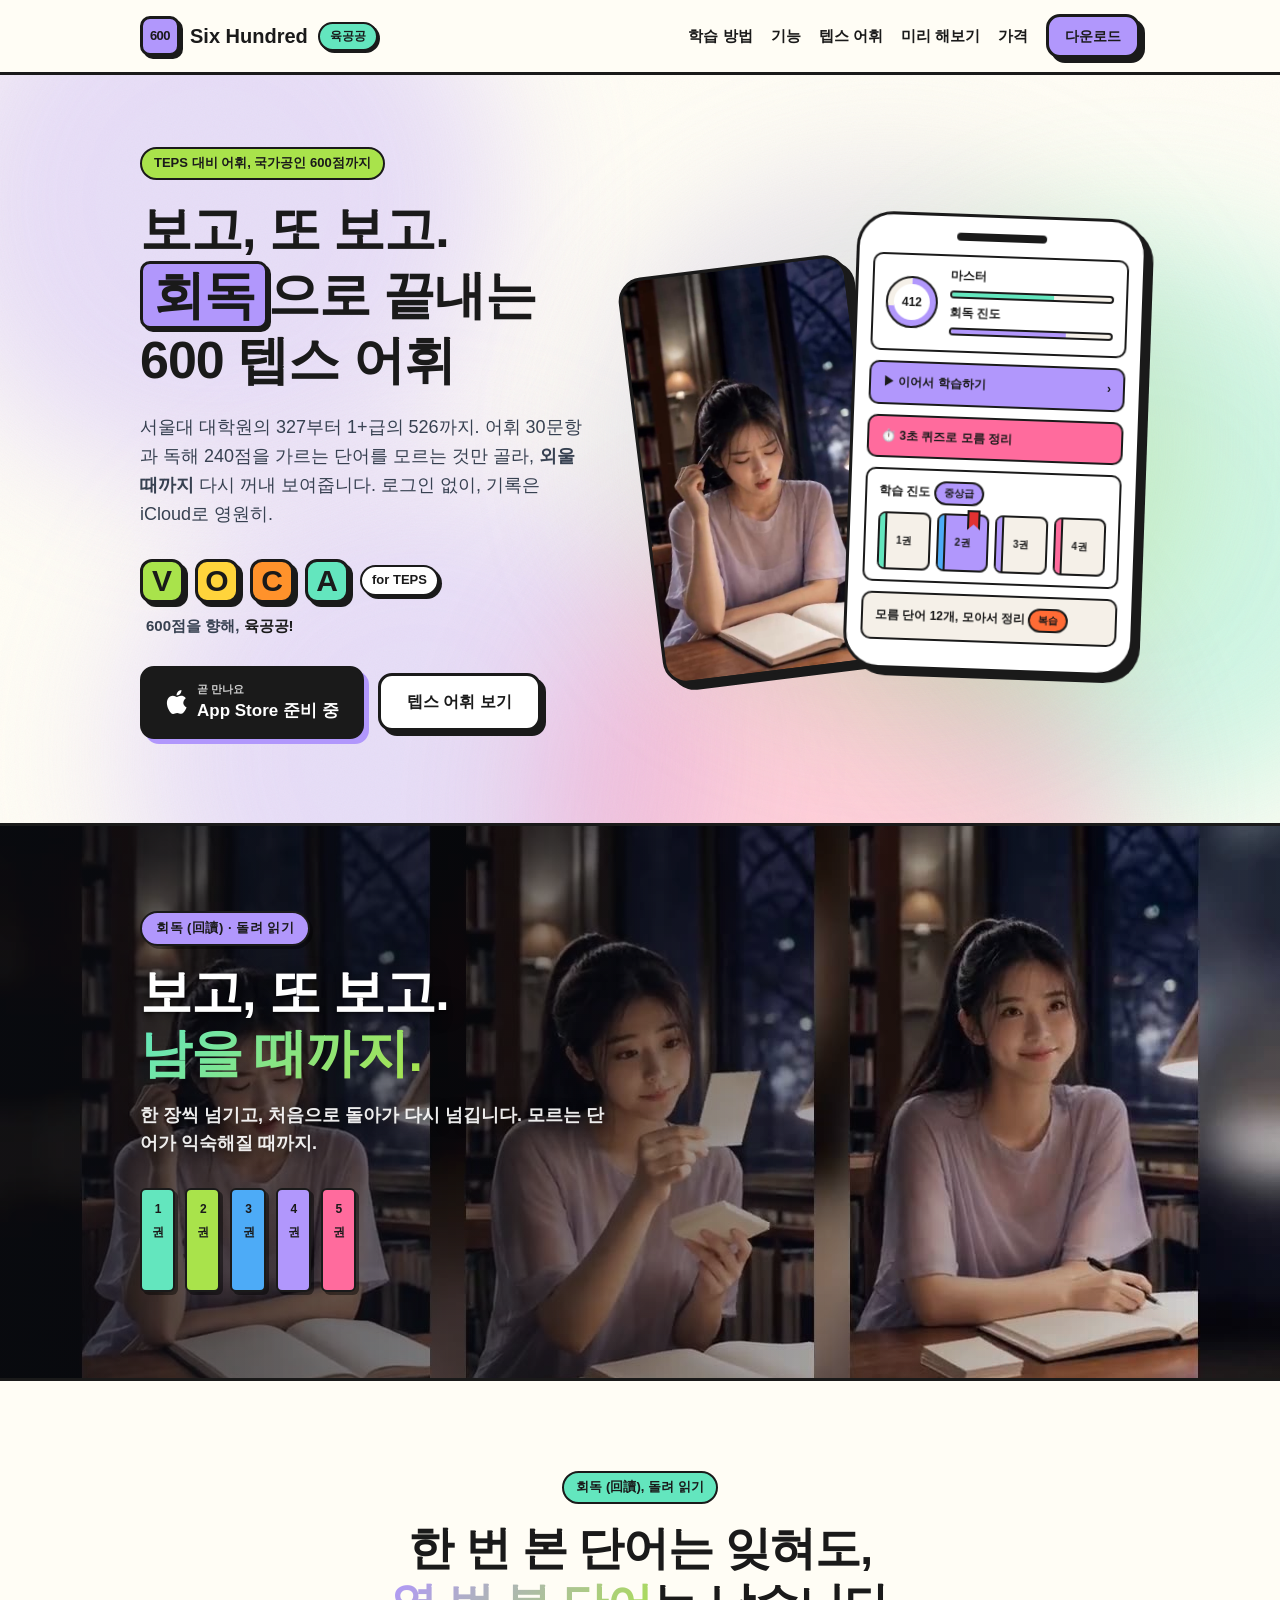
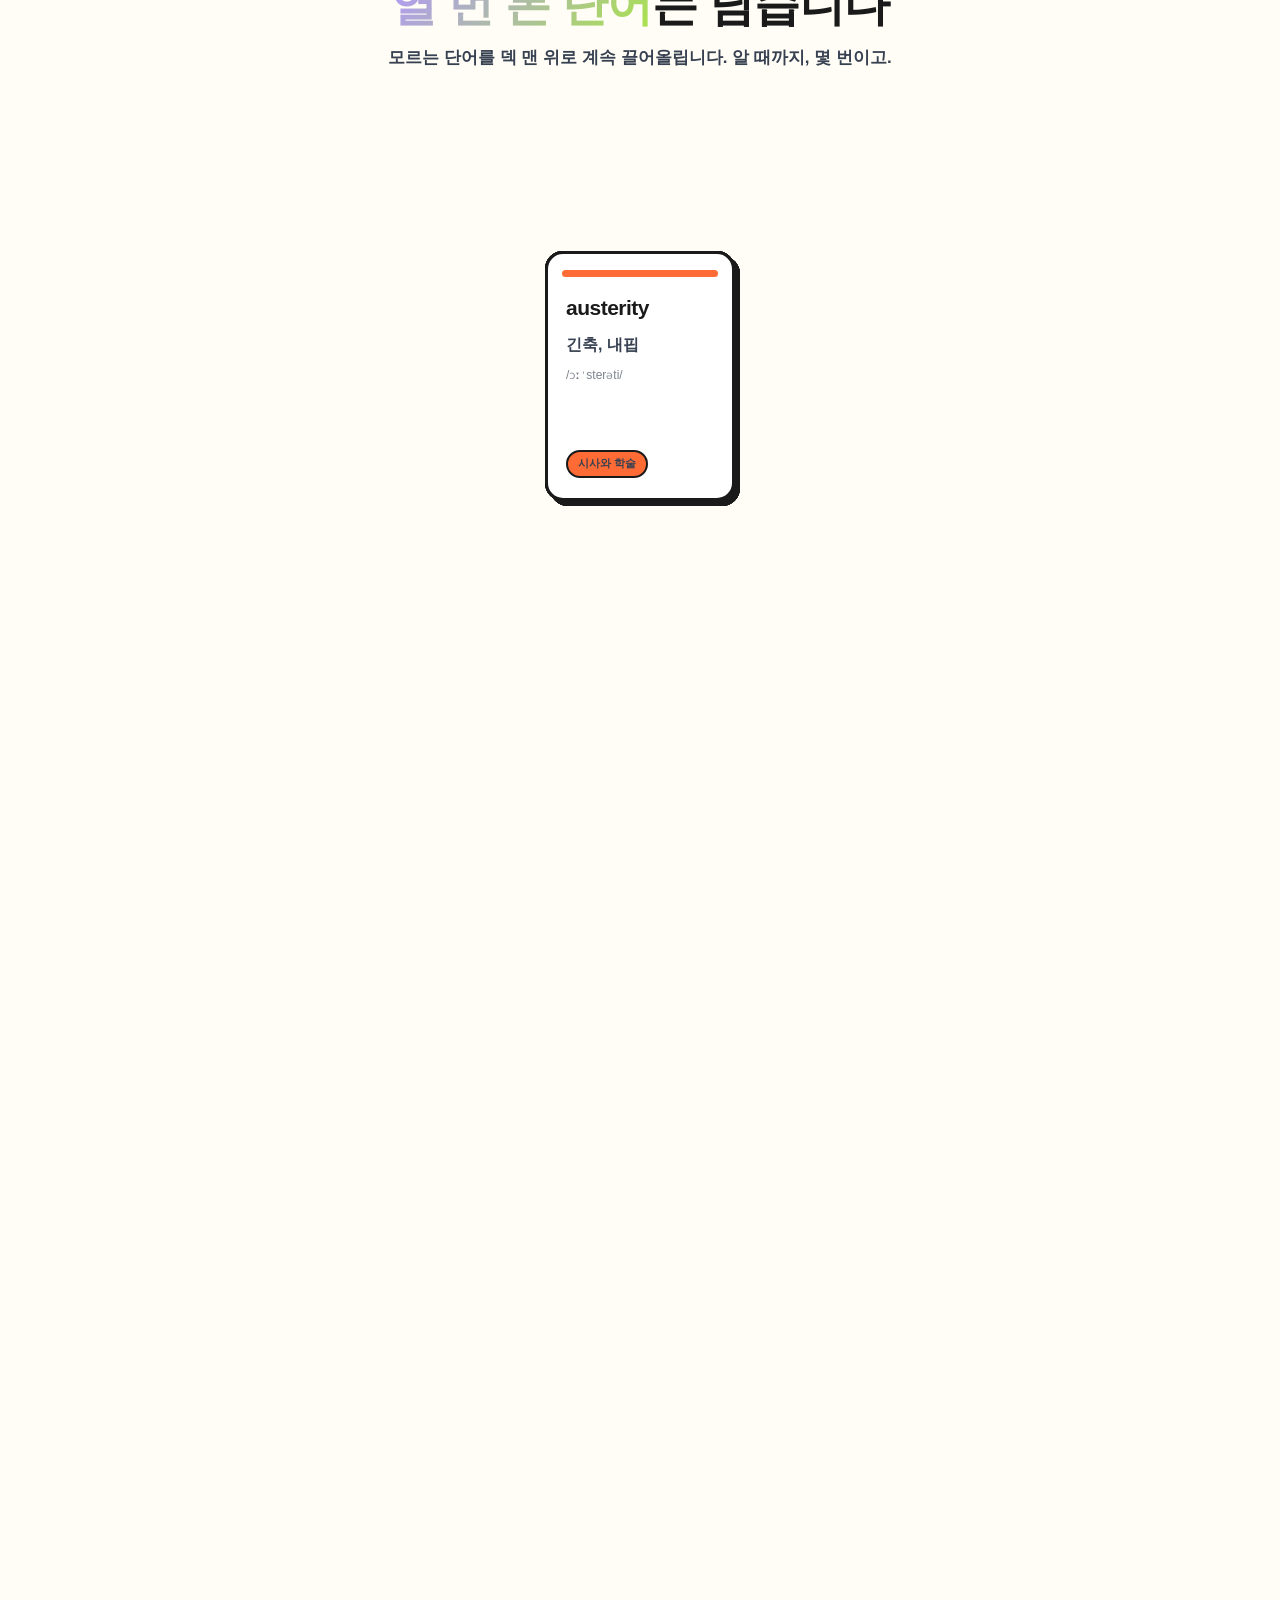
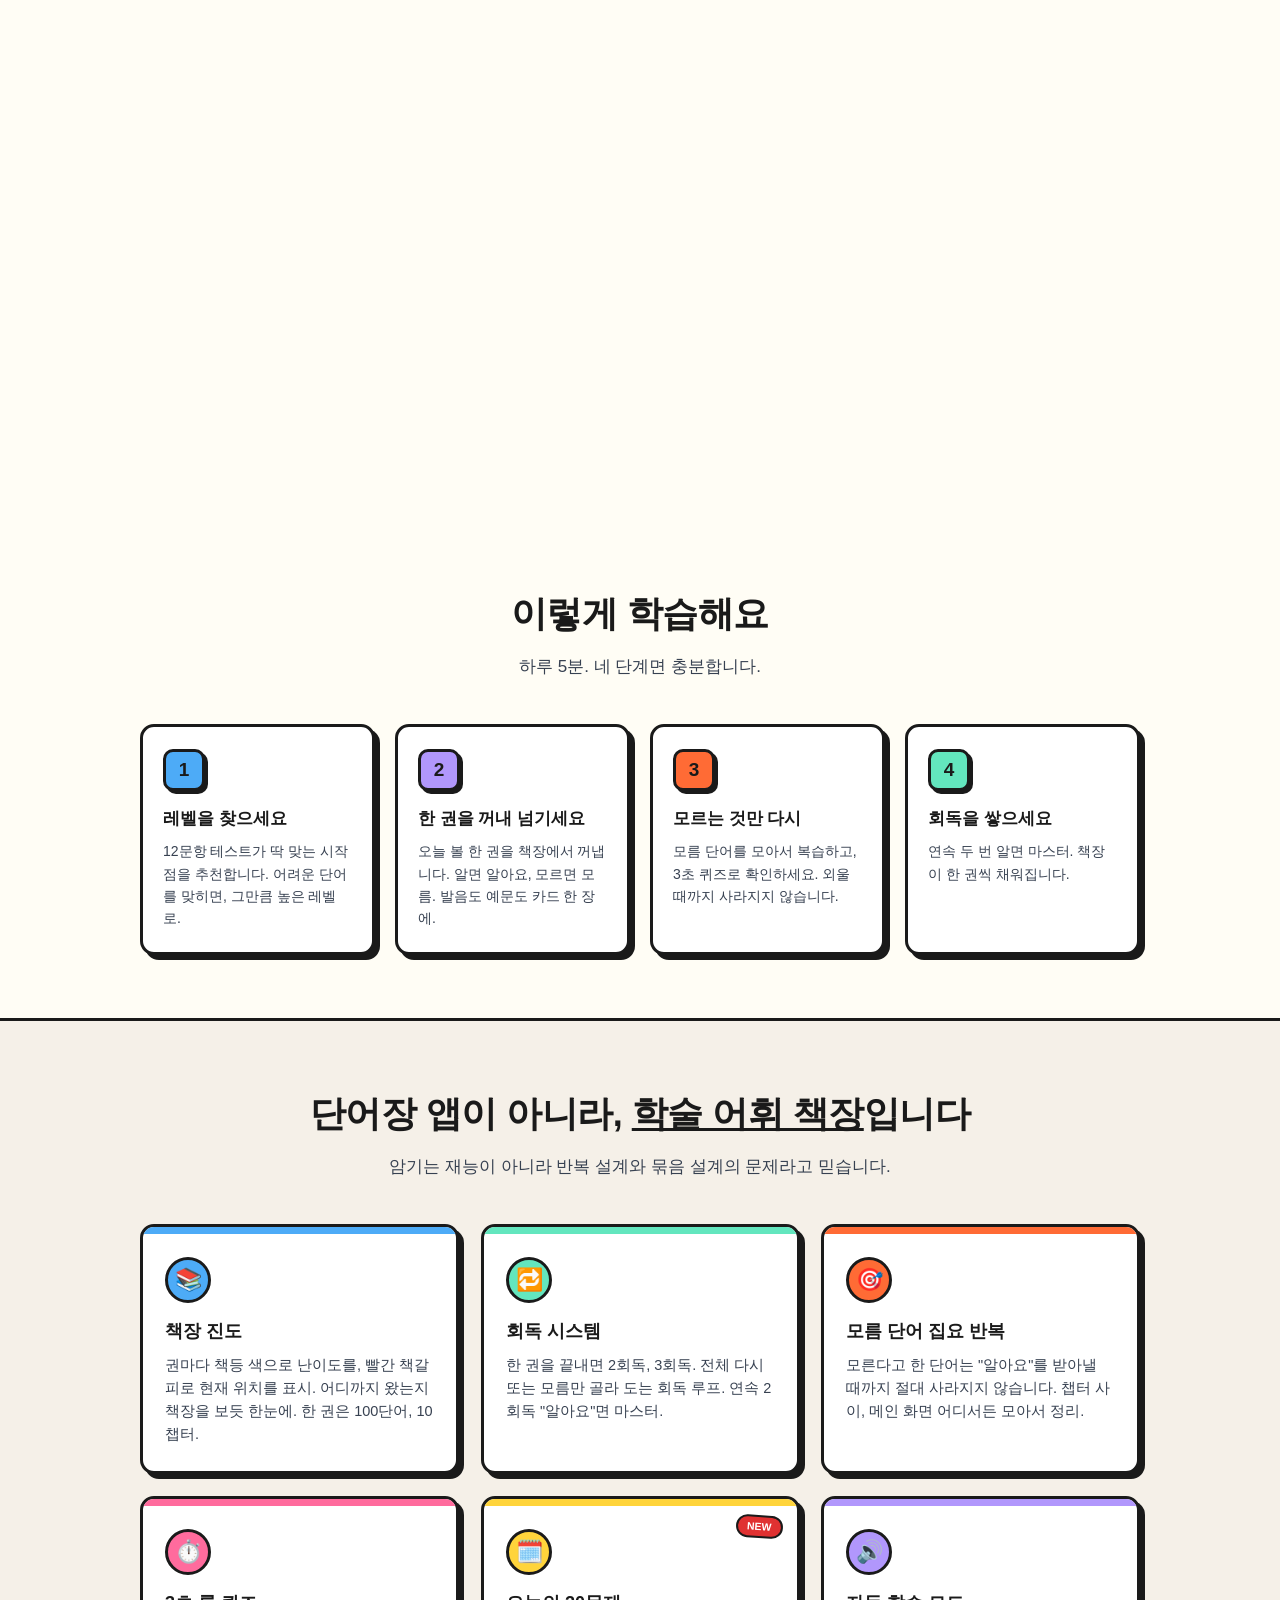
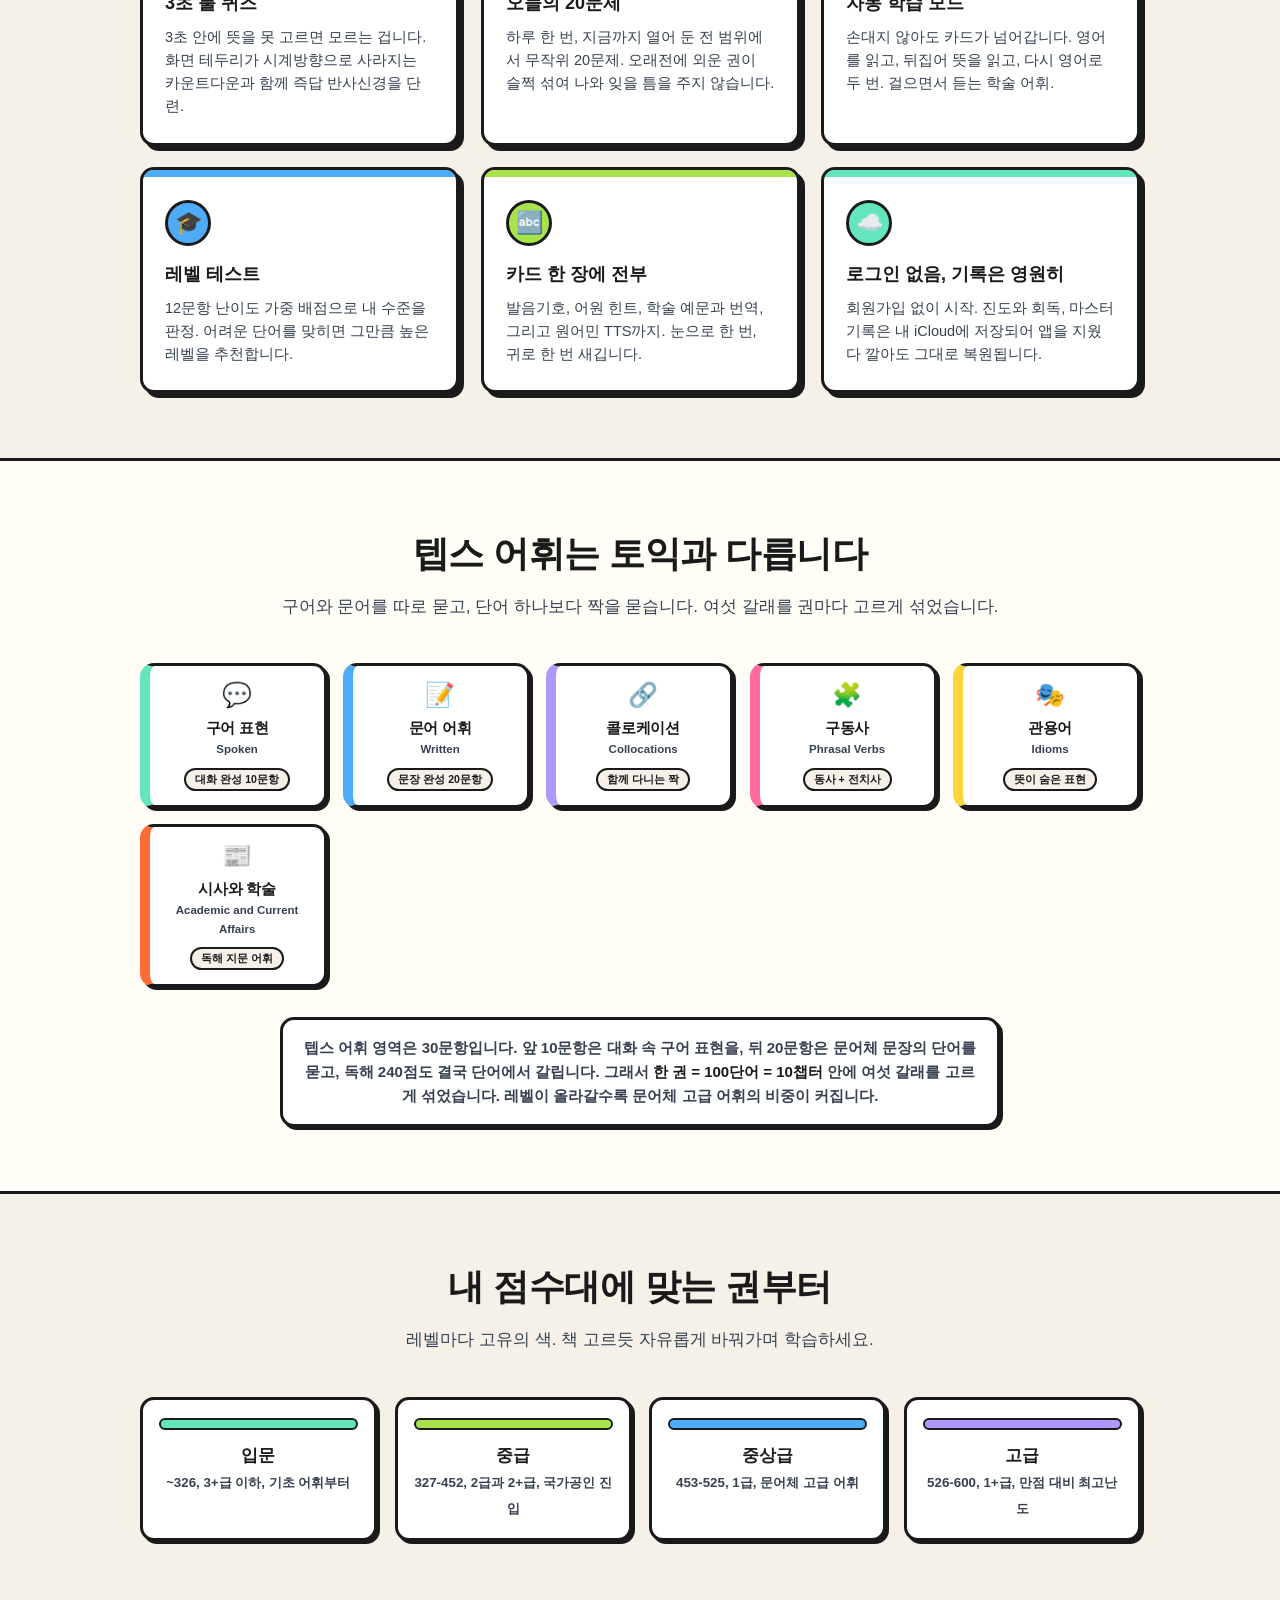
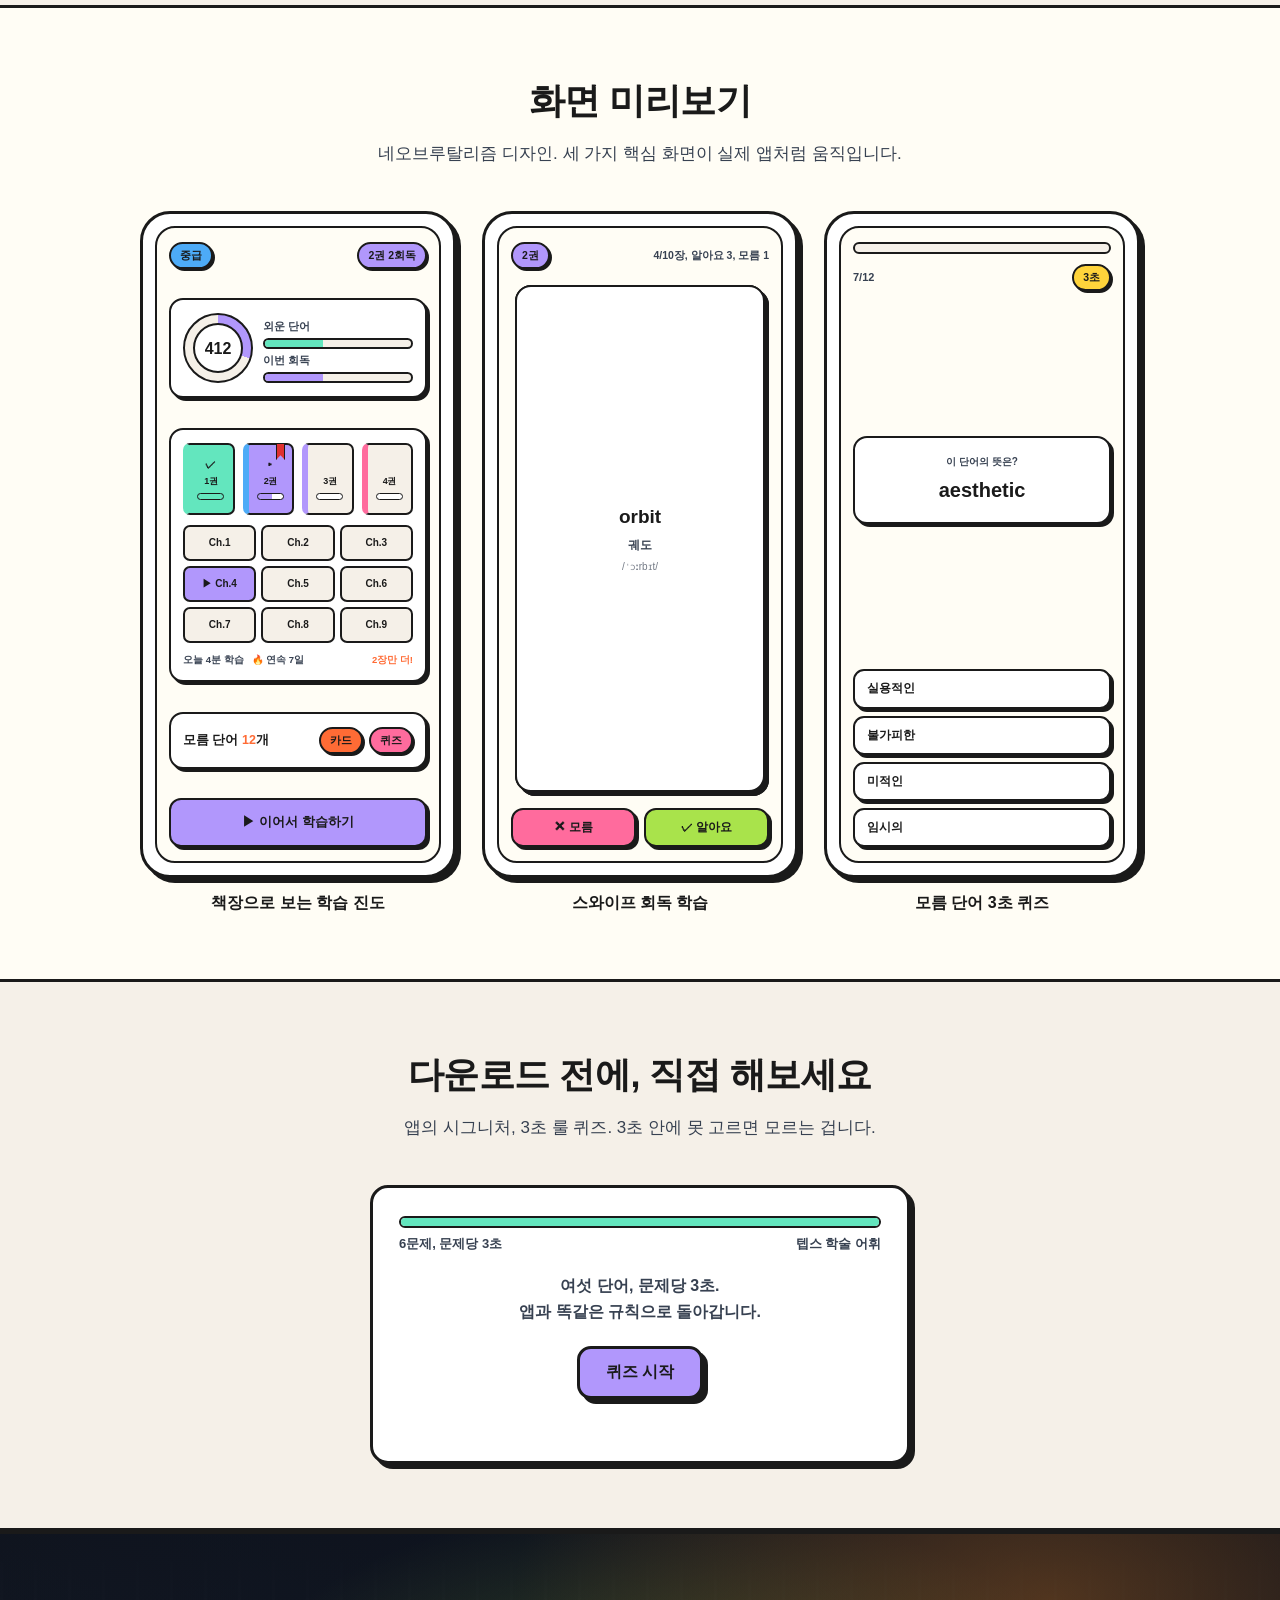
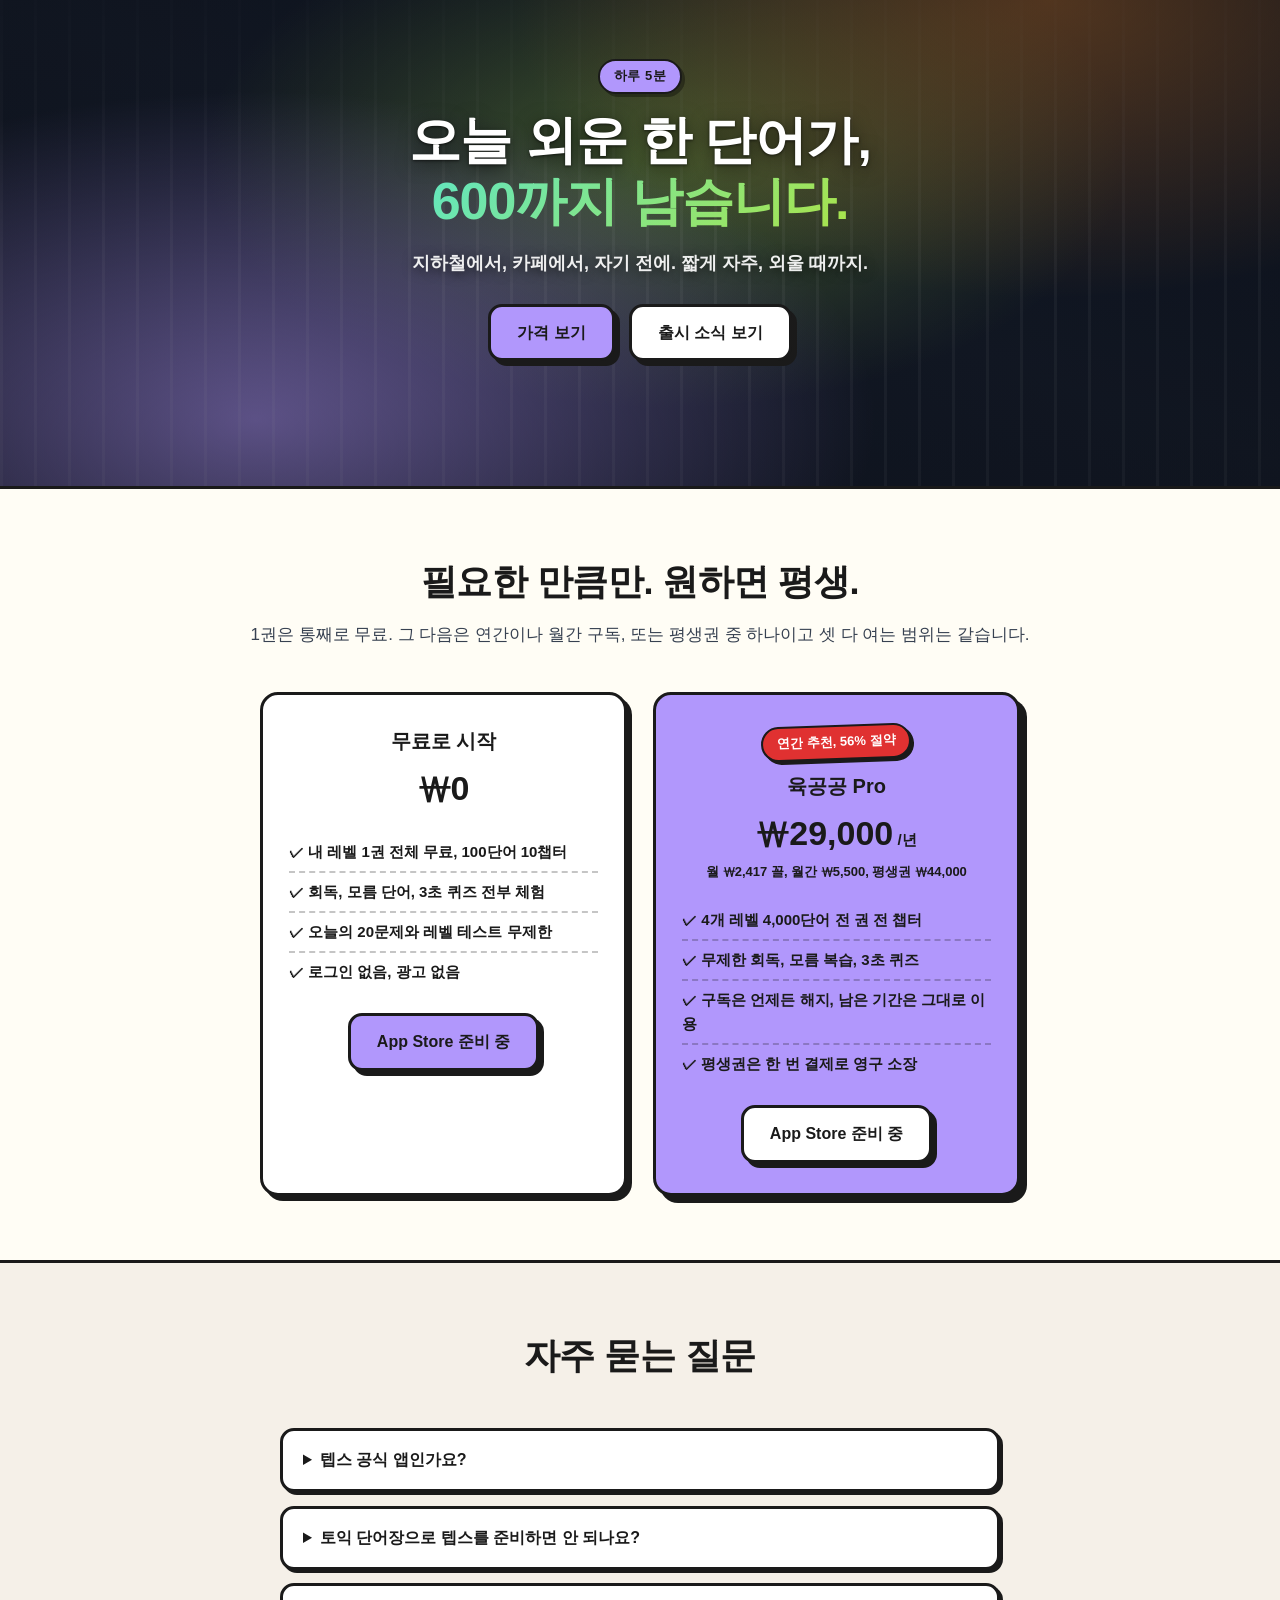
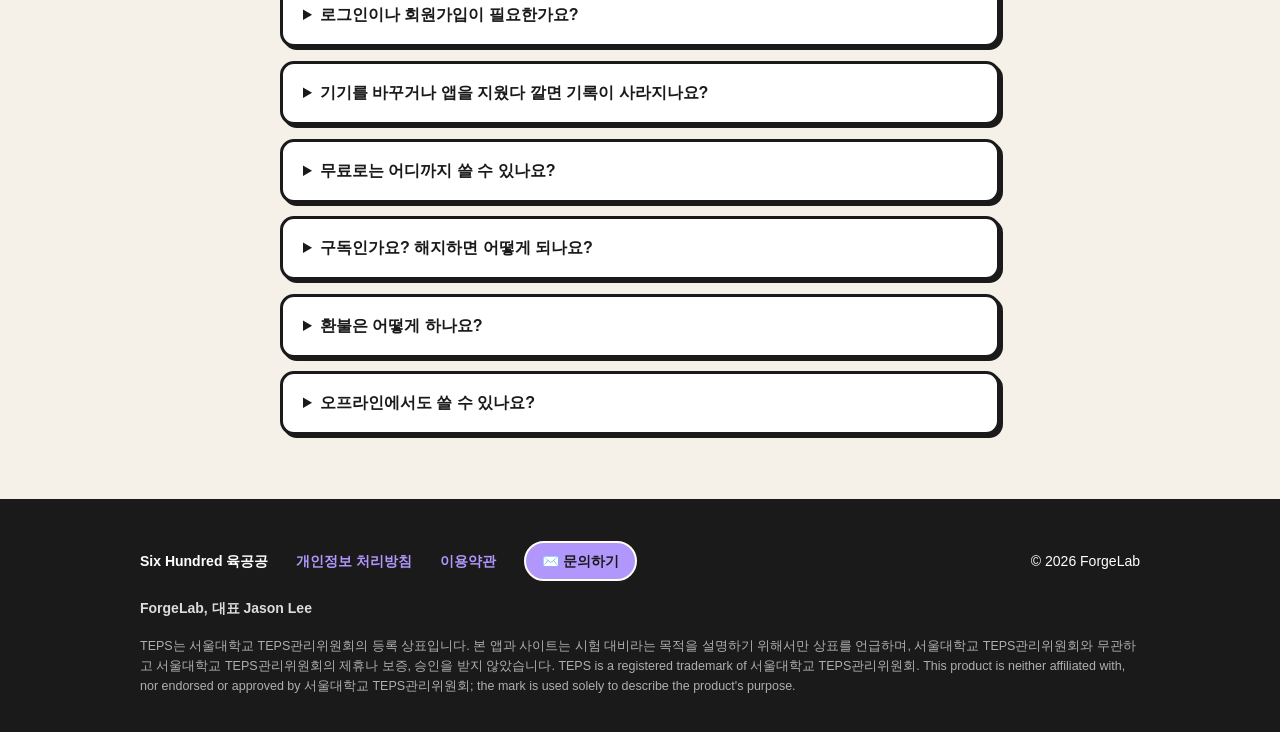
==== commit 317854a0: "Site: onboarding reel and wide film from the new Six Hundred footage Co-Authored-By: Claude Opus 5 <" ====
--- a/docs/index.html
+++ b/docs/index.html
@@ -72,9 +72,11 @@
   <!-- CSS-drawn app preview (출시 스크린샷 교체 전 임시 목업) -->
   <div class="hero-visual" data-reveal="zoom">
   <div class="glow" aria-hidden="true"></div>
-  <div class="reel reel-slot" aria-hidden="true">
-    <!-- 온보딩 영상 자리: assets/video/onboarding-loop.mp4 가 생기면 <video> 로 교체 -->
-    <div class="slot-card"><b>600</b><span class="slot-eyes"><i></i><i></i></span></div>
+  <div class="reel" aria-hidden="false">
+    <video autoplay muted loop playsinline preload="metadata" poster="assets/video/onboarding-loop.jpg"
+           aria-label="어제 외운 단어가 떠오르지 않아 막막한 순간, 카드로 회독하는 모습, 다시 기억해 내고 미소 짓는 순간을 이어 붙인 영상">
+      <source src="assets/video/onboarding-loop.mp4" type="video/mp4" />
+    </video>
   </div>
   <div class="phone" aria-hidden="true">
     <div class="notch"></div>
@@ -103,8 +105,9 @@
 
 <!-- ======================= STATEMENT BAND 1 ======================= -->
 <section class="cinema" id="film" aria-label="회독 브랜드 필름">
-  <!-- 가로 필름 자리: assets/video/hero-fan.mp4 가 생기면 <video> 로 교체 -->
-  <div class="cinema-art" aria-hidden="true"></div>
+  <video autoplay muted loop playsinline preload="metadata" poster="assets/video/hero-fan.jpg">
+    <source src="assets/video/hero-fan.mp4" type="video/mp4" />
+  </video>
   <div class="scrim"></div>
   <div class="cinema-inner">
     <div class="cinema-copy">
--- a/docs/styles.css
+++ b/docs/styles.css
@@ -155,7 +155,7 @@
 }
 
 /* 120 = 육공공 = ㅇㅇㄱ — Korean nickname brand strip (hero) */
-.kr-brand { display: flex; align-items: center; gap: 11px; margin: 18px 0 28px; }
+.kr-brand { display: flex; flex-wrap: wrap; align-items: center; gap: 11px; margin: 18px 0 28px; }
 .kk {
   display: grid;
   place-items: center;
@@ -199,7 +199,7 @@
   grid-template-columns: 1.15fr 0.85fr;
   gap: 48px;
   align-items: center;
-  padding: 72px 0 84px;
+  padding: 72px 20px 84px;   /* keep .wrap's side gutters — the hero sets its own padding */
 }
 .hero h1 {
   font-size: clamp(34px, 5vw, 52px);
@@ -895,7 +895,7 @@
 /* ---------- Responsive ---------- */
 
 @media (max-width: 860px) {
-  .hero { grid-template-columns: 1fr; text-align: center; padding: 48px 0 60px; }
+  .hero { grid-template-columns: minmax(0, 1fr); text-align: center; padding: 48px 20px 60px; }
   .hero p.sub { margin-left: auto; margin-right: auto; }
   .hero-ctas { justify-content: center; }
   .kr-brand { justify-content: center; }
@@ -973,7 +973,7 @@
 
 /* ---- Hero visual: glow behind the phone + gentle float ---- */
 .hero-visual { position: relative; display: flex; align-items: center; justify-content: center; }
-.hero-visual .phone { position: relative; z-index: 1; }
+.hero-visual .phone { position: relative; z-index: 1; max-width: 100%; }
 .hero-visual .glow {
   position: absolute; width: 120%; height: 120%;
   background: var(--grad-brand);
@@ -1099,7 +1099,8 @@
   .reel { rotate: -7deg; translate: 0 26px; }
   .reel:hover { rotate: -7deg; translate: 0 26px; }
 }
-@media (max-width: 900px) { .reel { display: none; } }
+/* .reel-slot below sets display:grid, so match its specificity or the slot reappears on phones */
+@media (max-width: 900px) { .reel, .reel.reel-slot { display: none; } }
 
 .cinema {
   position: relative;
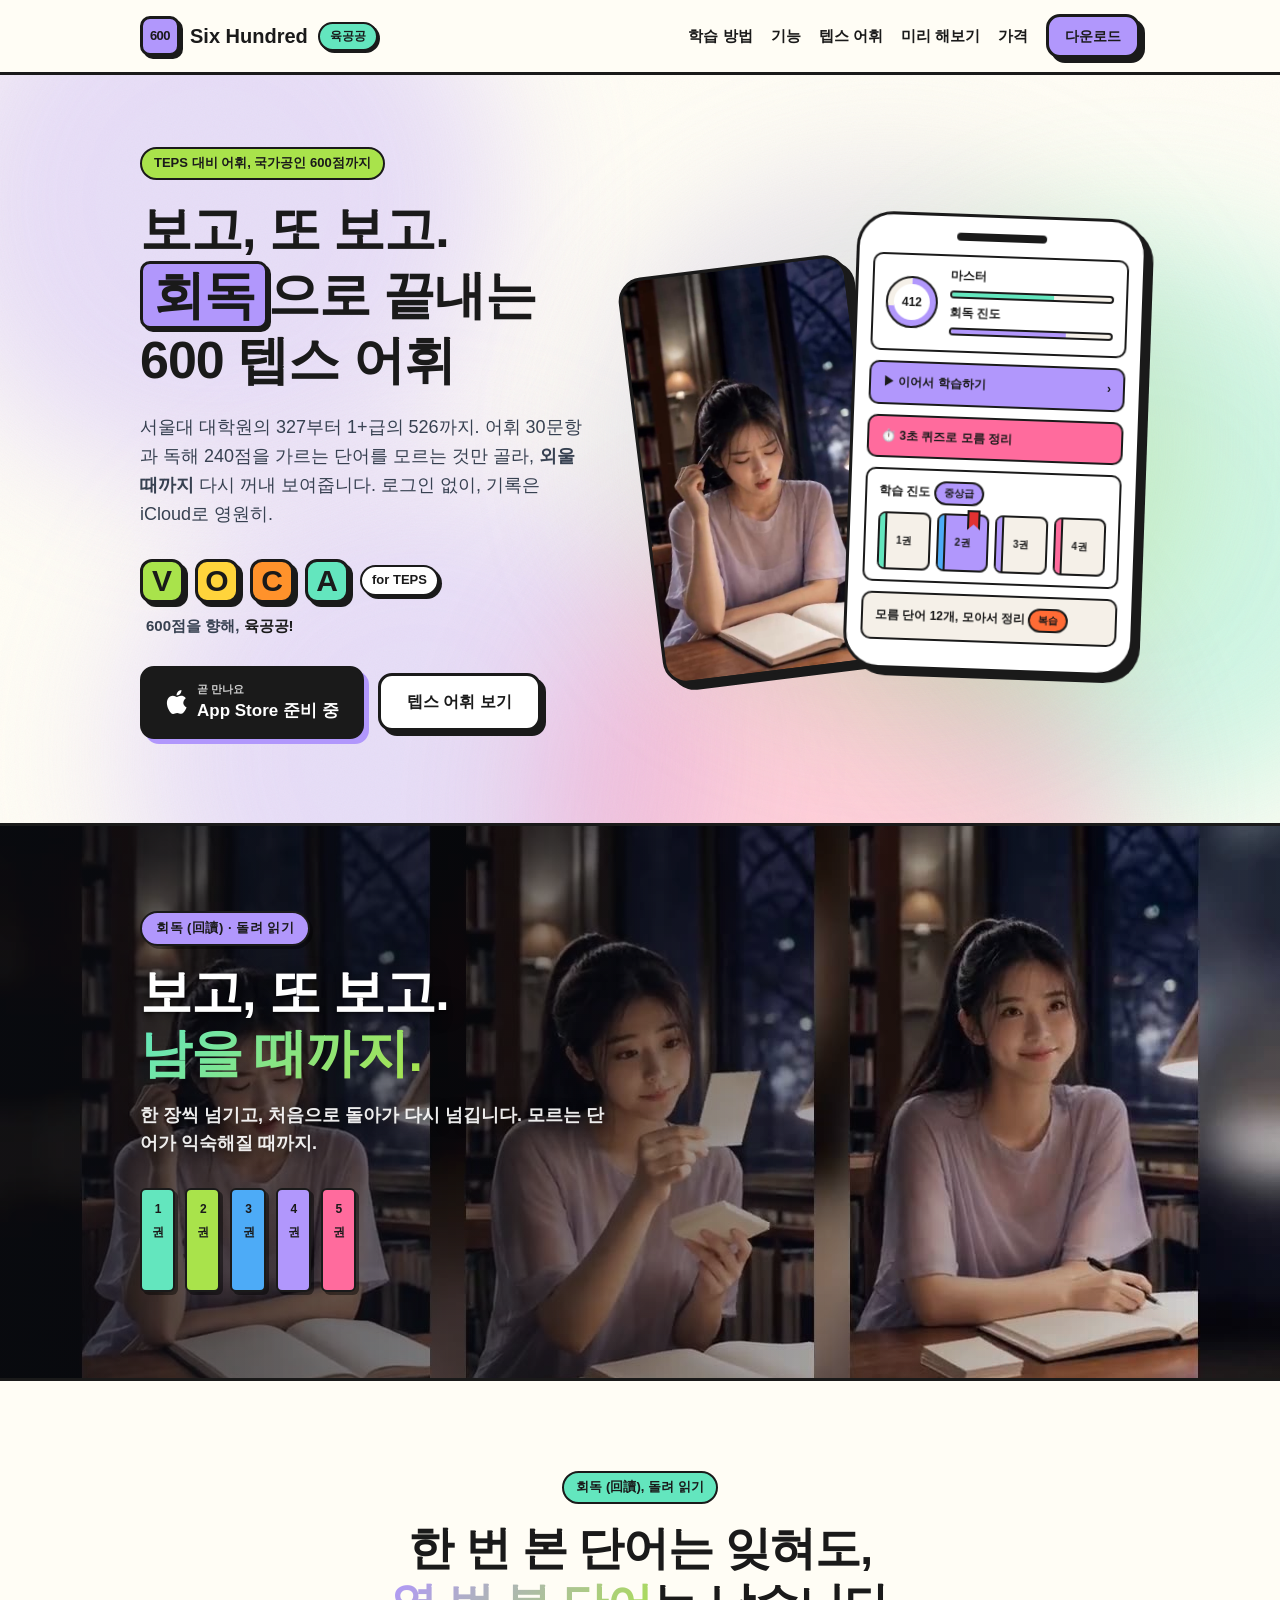
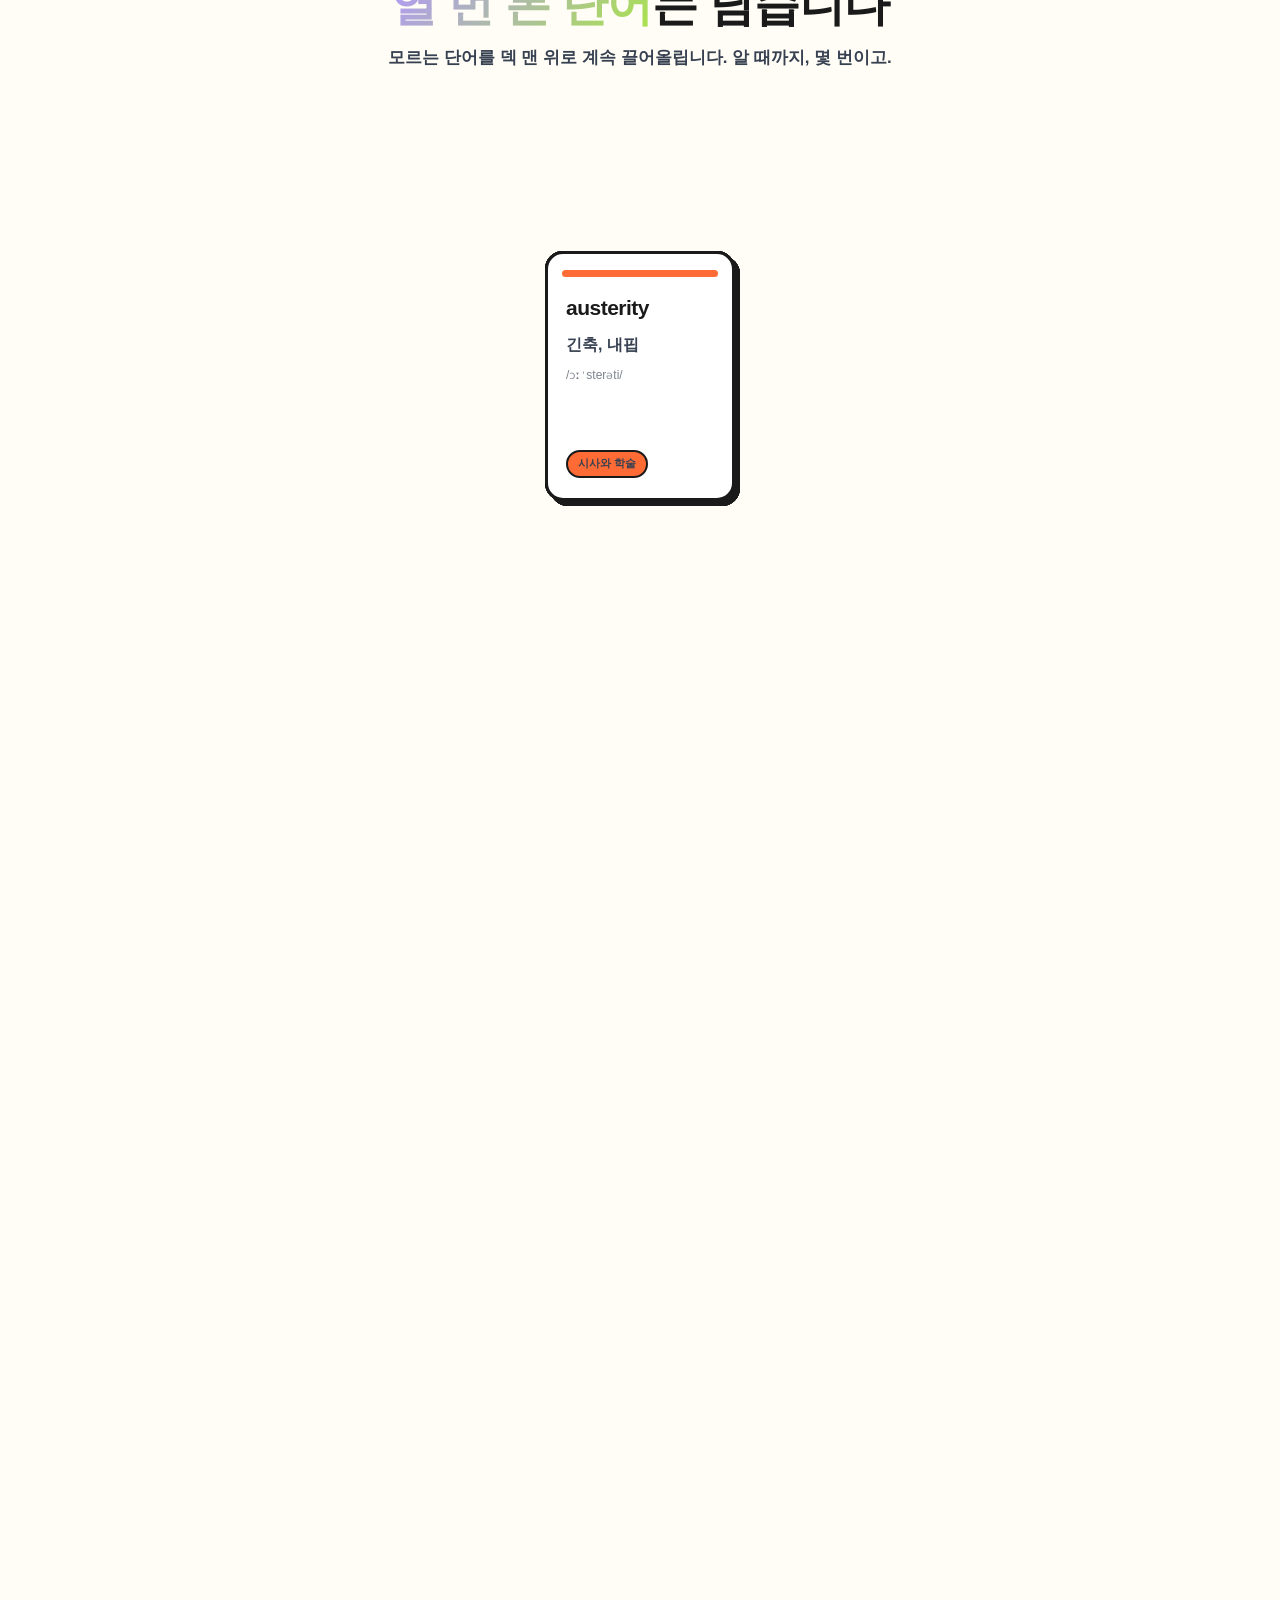
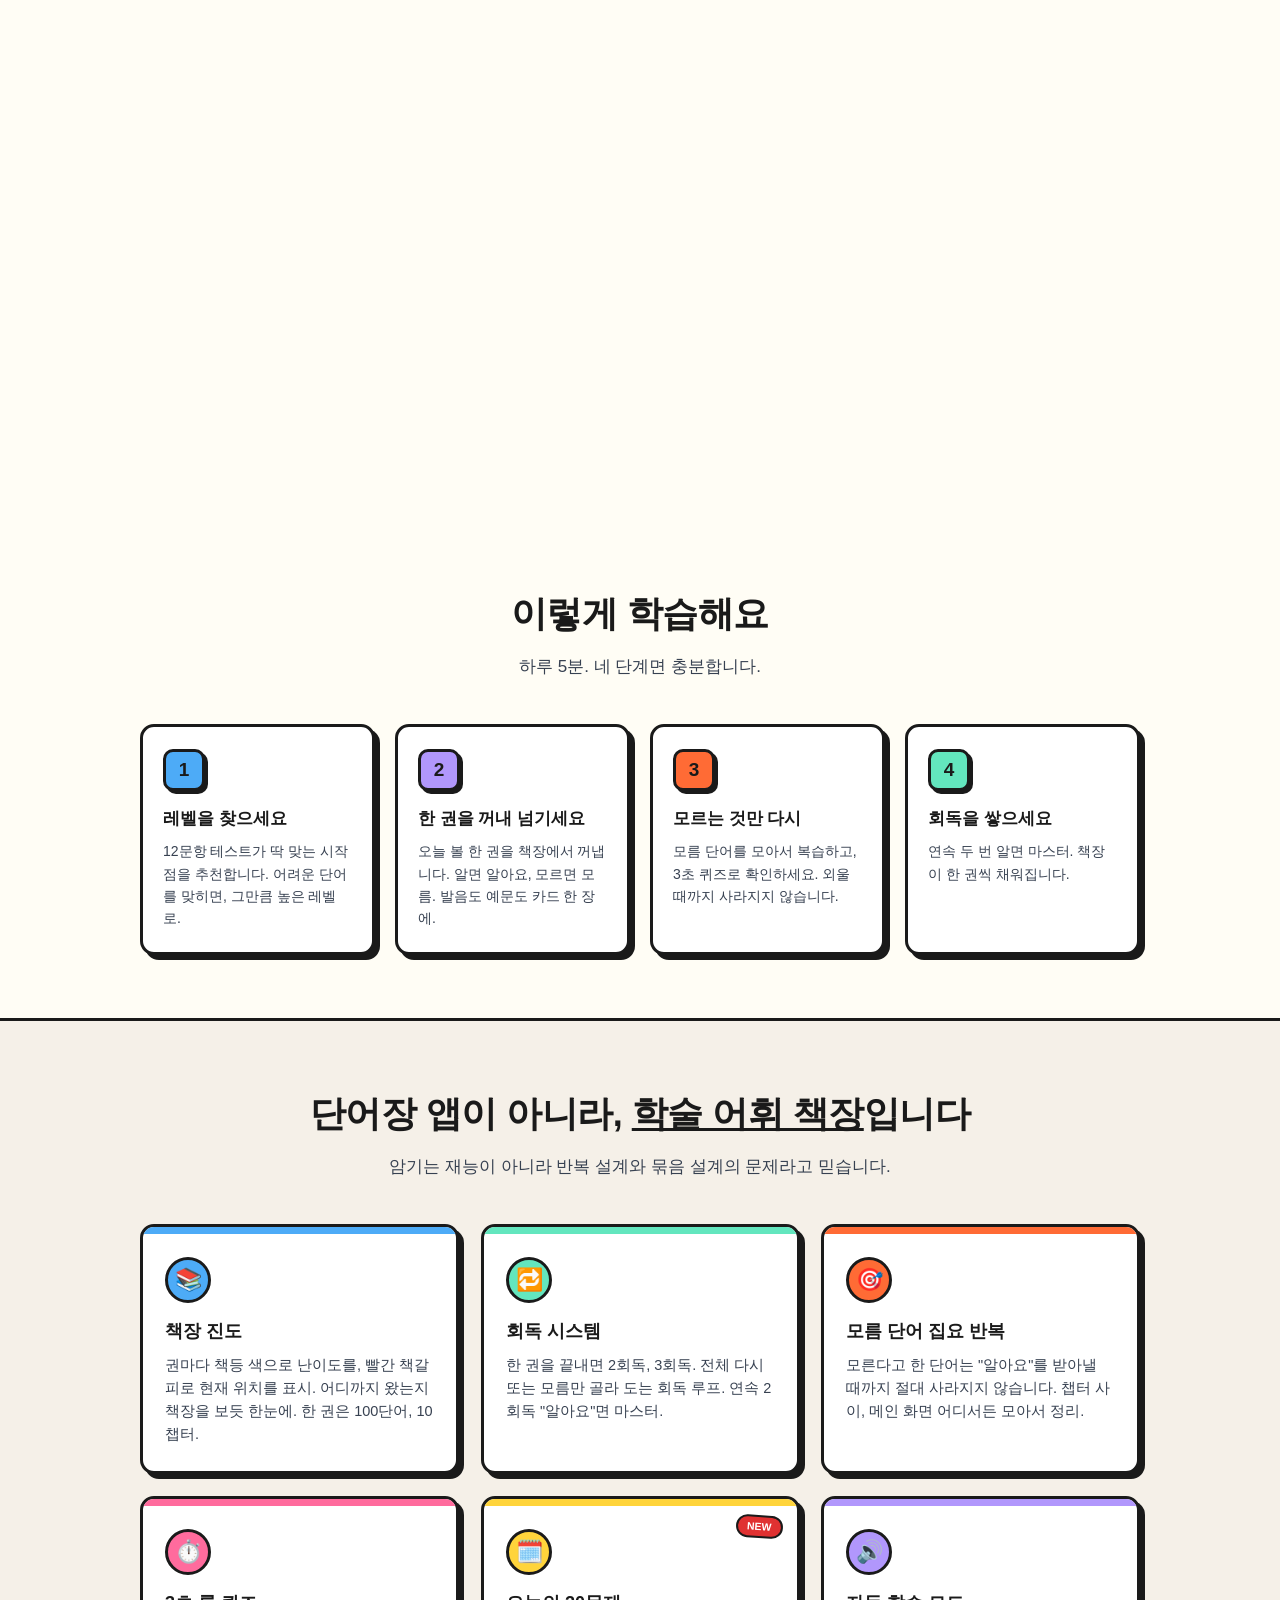
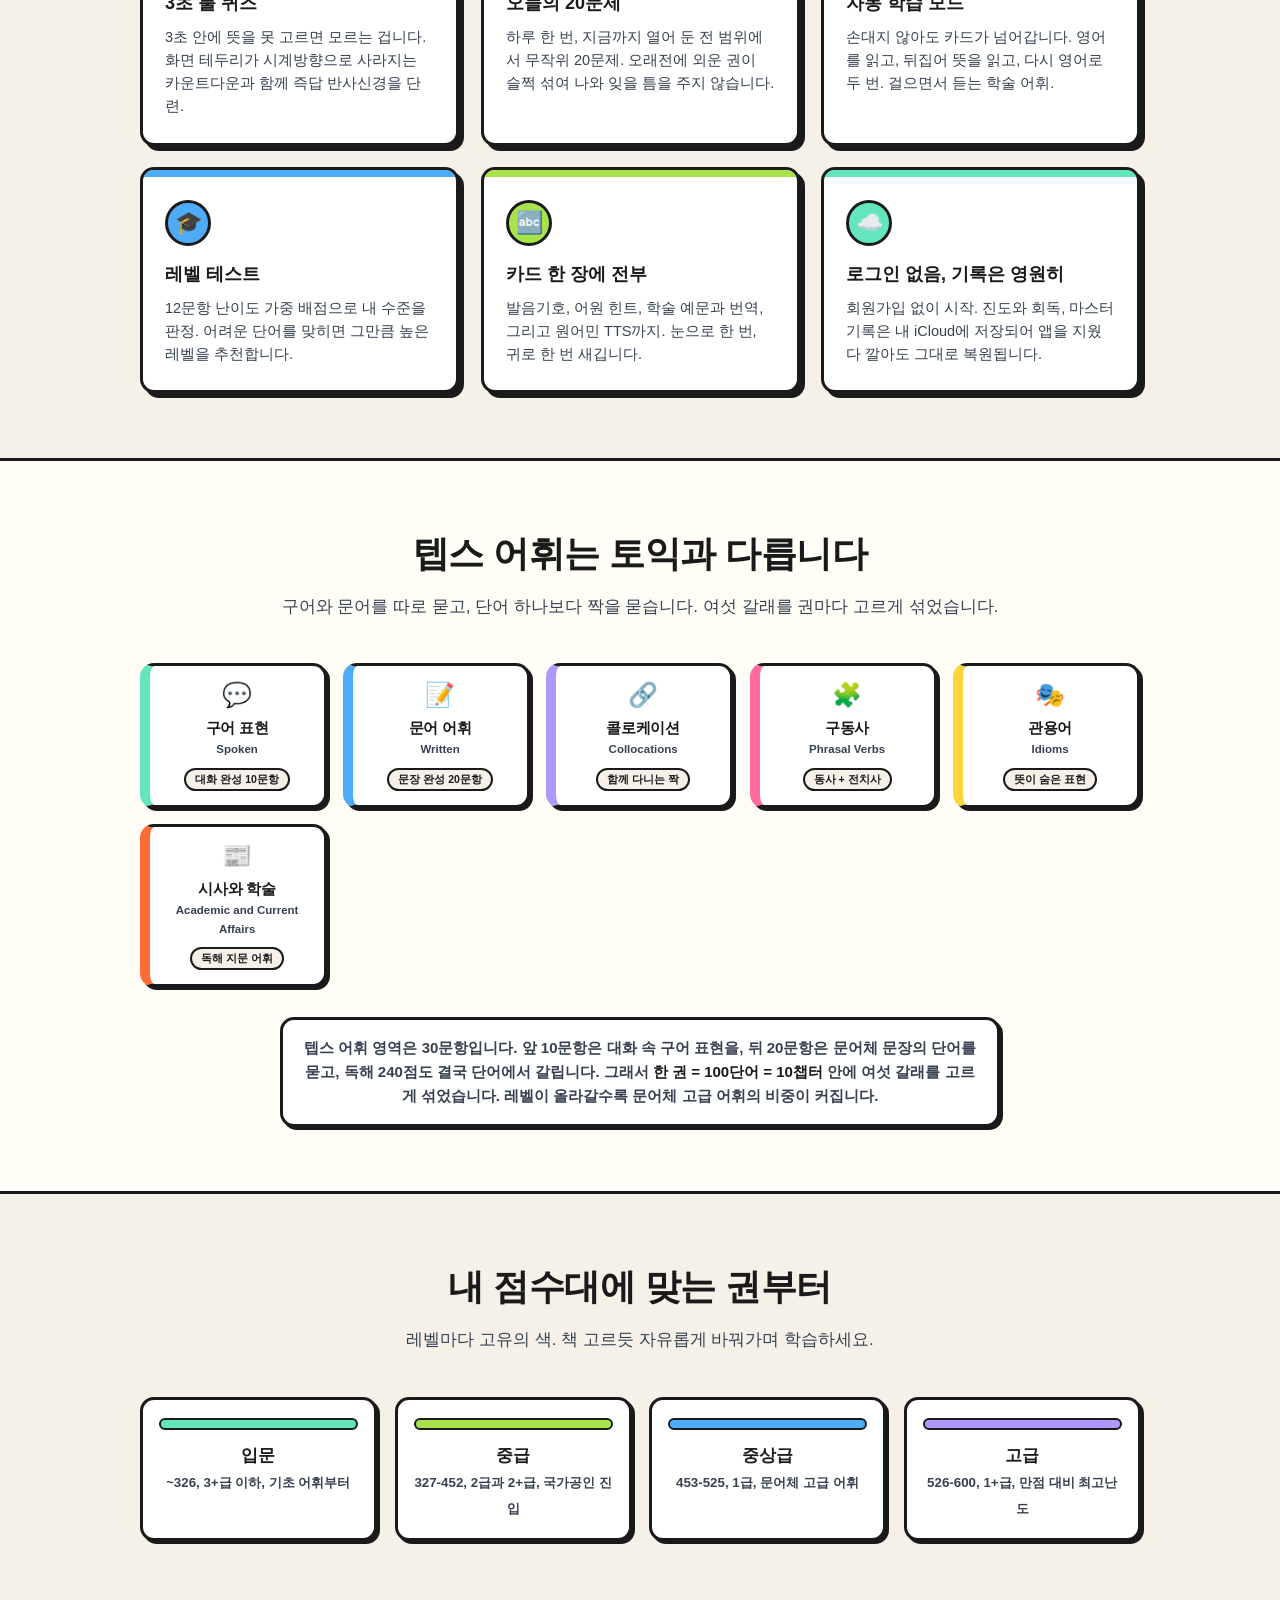
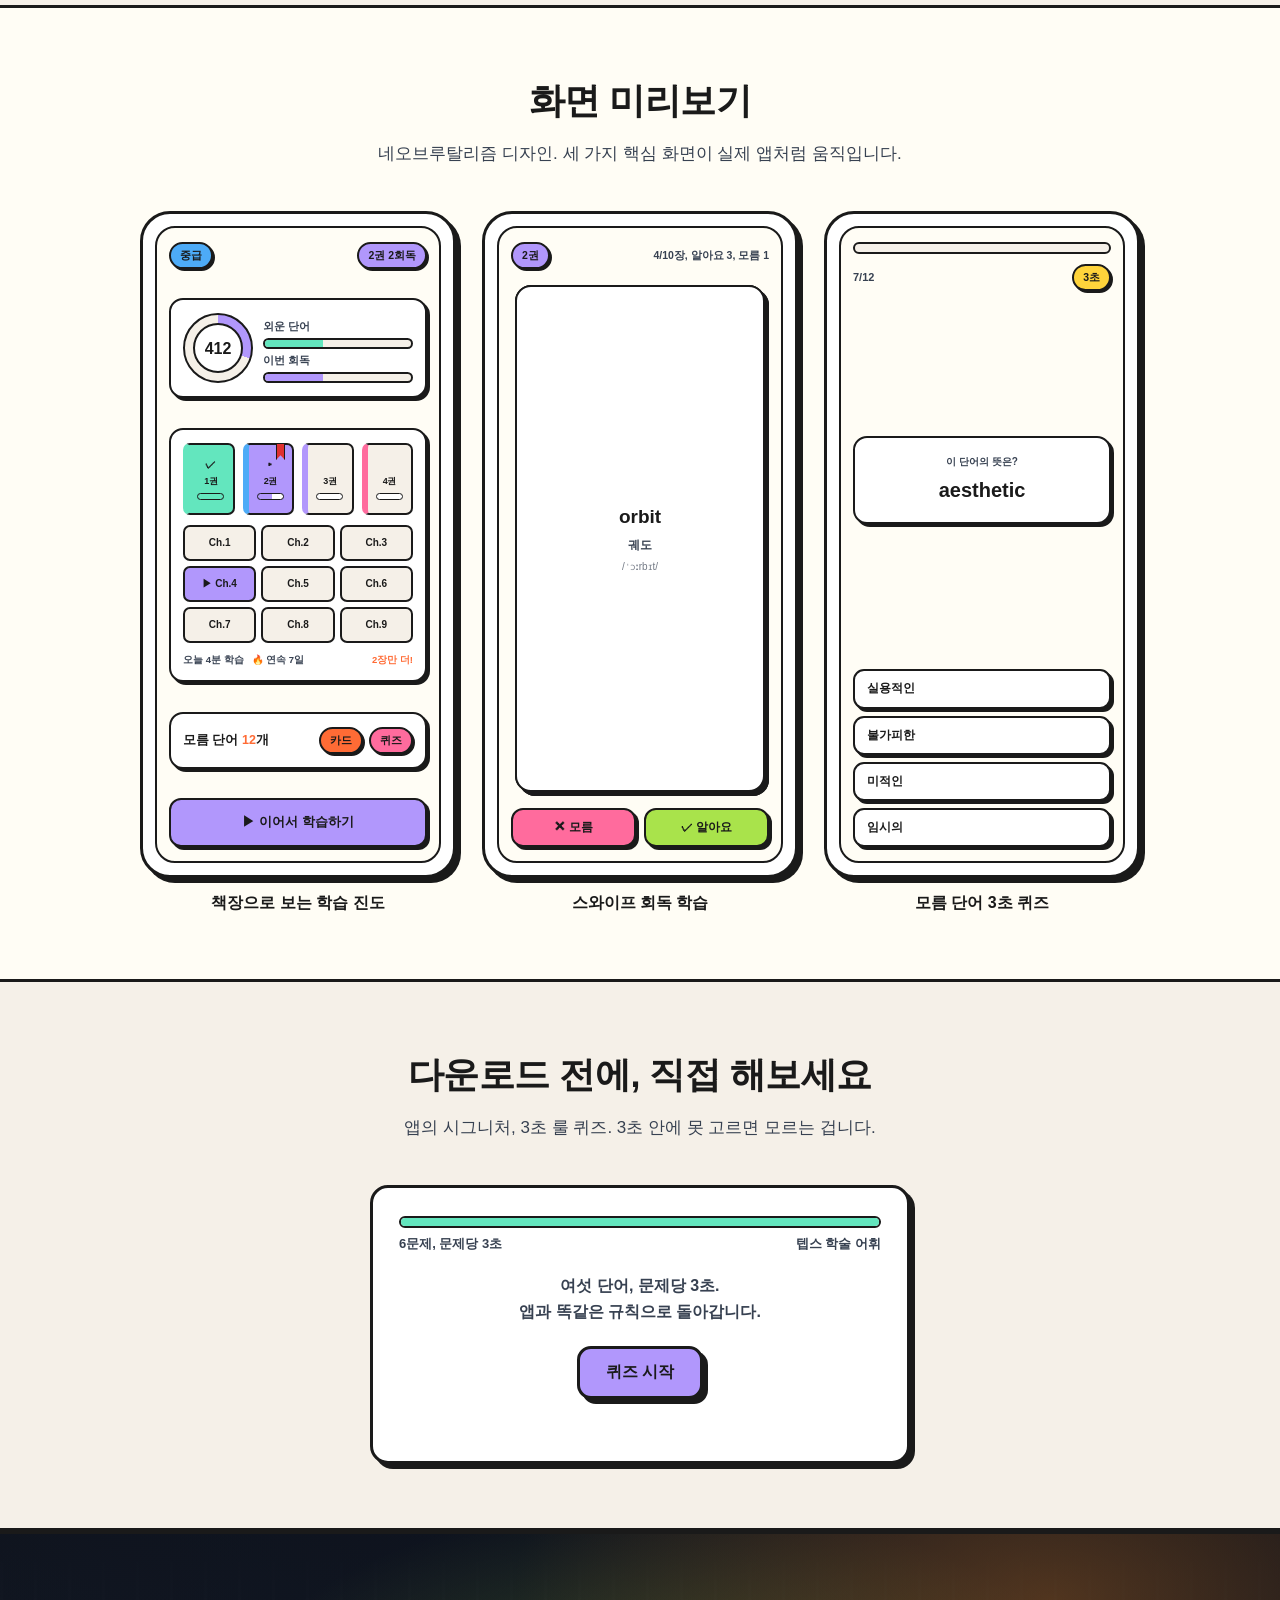
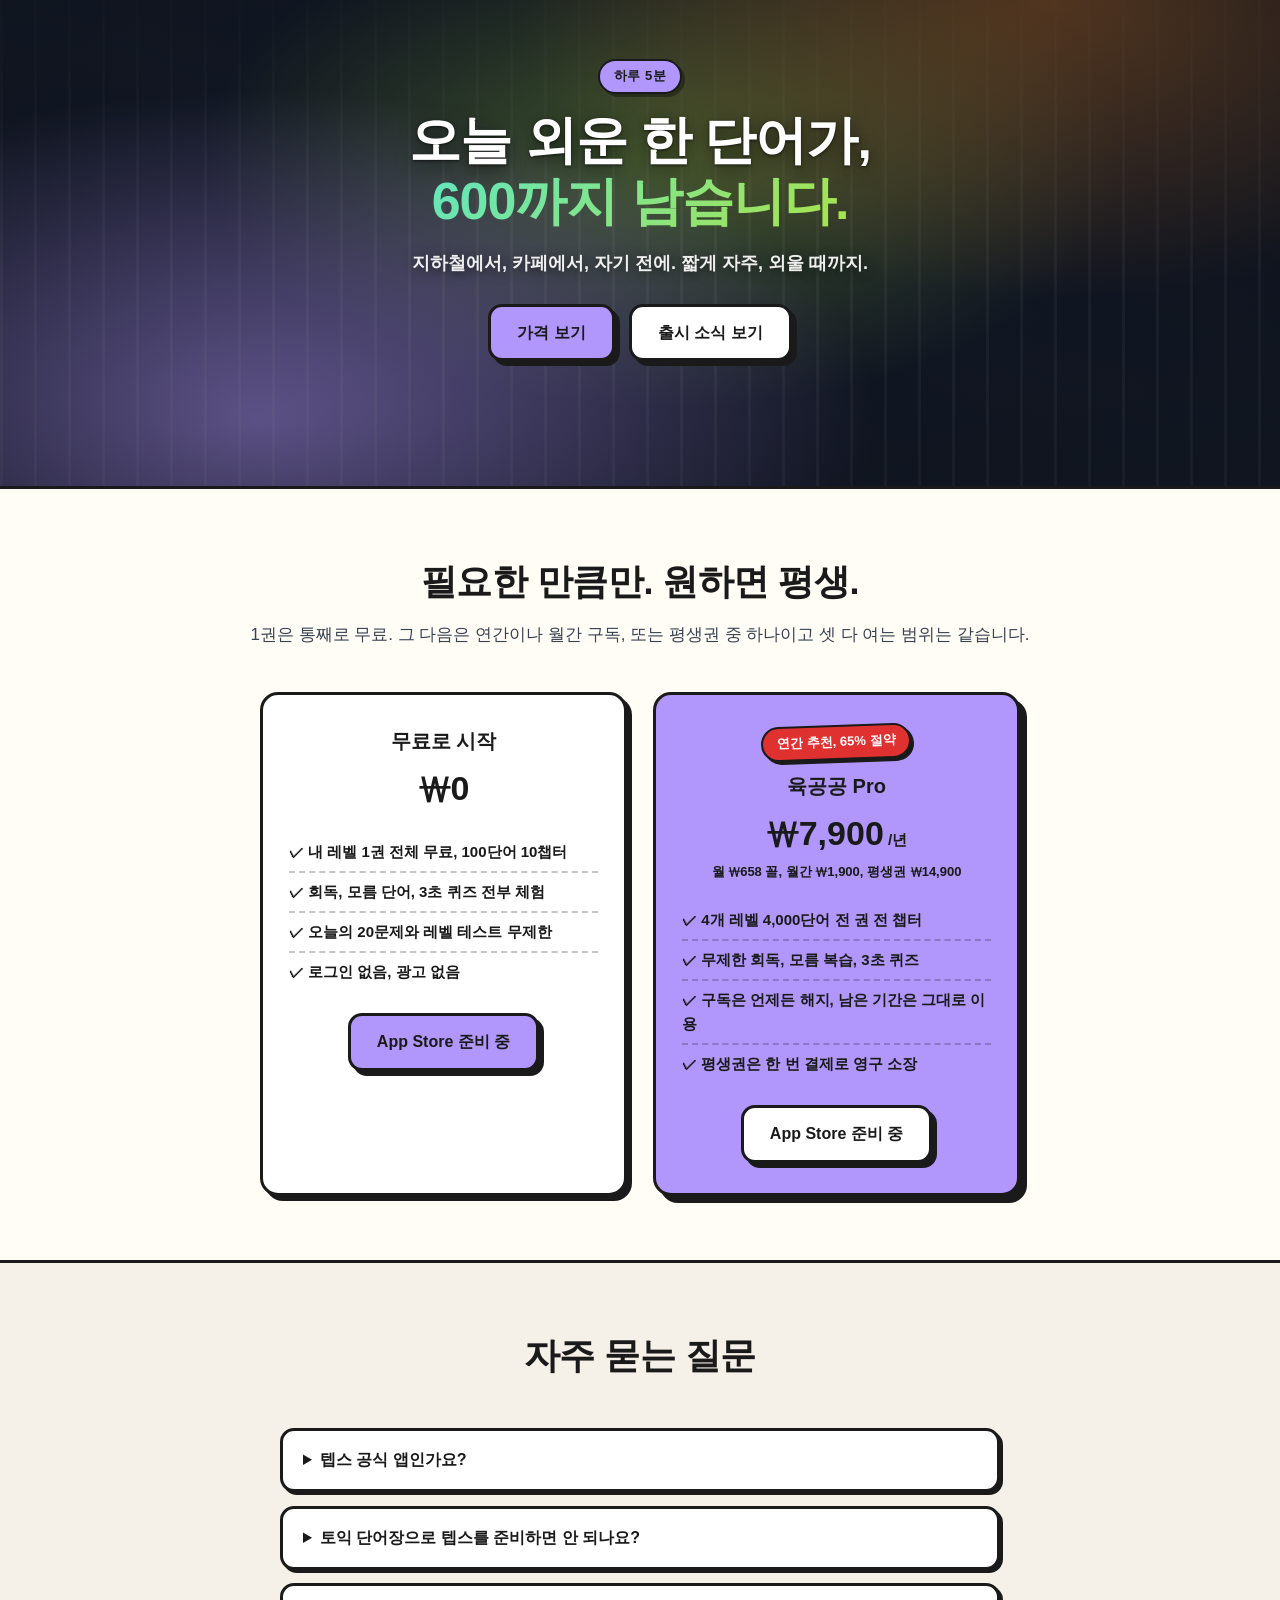
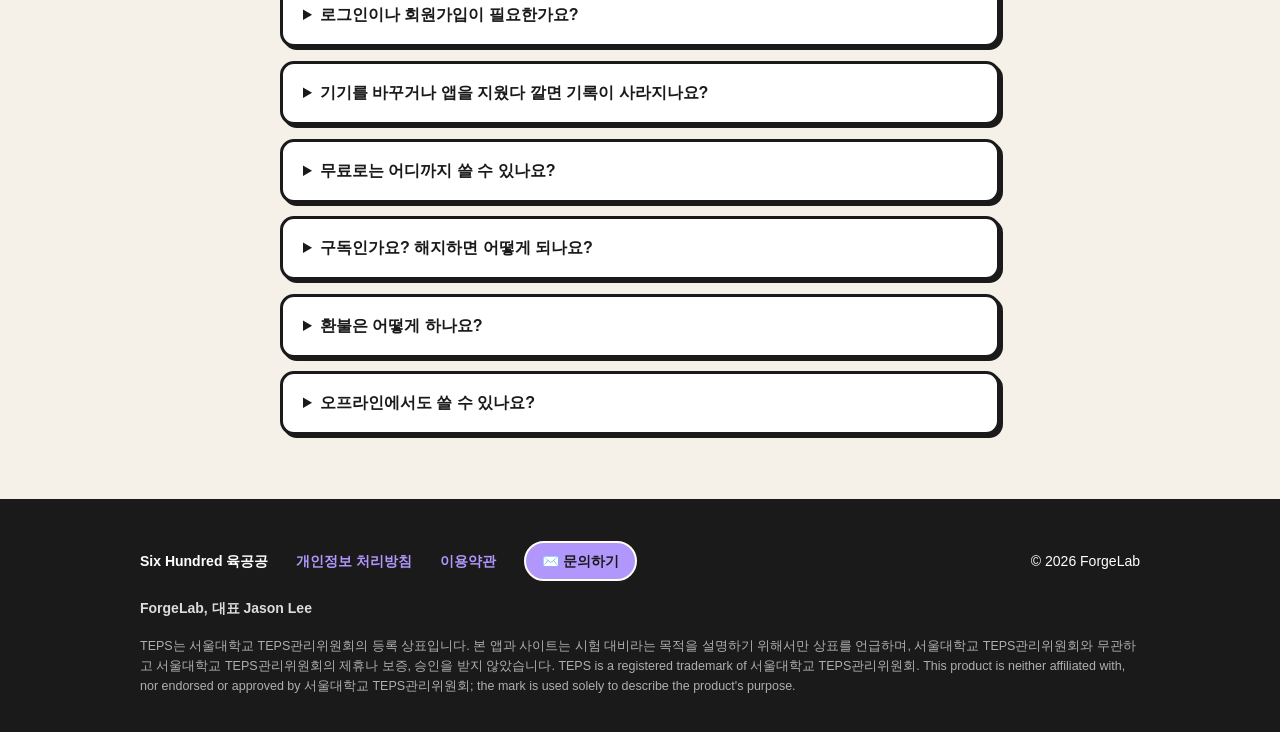
==== commit e1e1bd0d: "Pricing: ₩1,900 monthly / ₩7,900 yearly / ₩14,900 lifetime Co-Authored-By: Claude Opus 5 <noreply@an" ====
--- a/docs/index.html
+++ b/docs/index.html
@@ -494,10 +494,10 @@
         <a class="nb-btn" href="#download" style="margin-top: 22px;">App Store 준비 중</a>
       </div>
       <div class="price-card hot">
-        <span class="sale-badge">연간 추천, 56% 절약</span>
+        <span class="sale-badge">연간 추천, 65% 절약</span>
         <h3>육공공 Pro</h3>
-        <div class="price">₩29,000<span style="font-size:0.45em; font-weight:800;"> /년</span></div>
-        <div class="price-note">월 ₩2,417 꼴, 월간 ₩5,500, 평생권 ₩44,000</div>
+        <div class="price">₩7,900<span style="font-size:0.45em; font-weight:800;"> /년</span></div>
+        <div class="price-note">월 ₩658 꼴, 월간 ₩1,900, 평생권 ₩14,900</div>
         <ul>
           <li>4개 레벨 4,000단어 전 권 전 챕터</li>
           <li>무제한 회독, 모름 복습, 3초 퀴즈</li>
@@ -533,7 +533,7 @@
       </details>
       <details>
         <summary>무료로는 어디까지 쓸 수 있나요?</summary>
-        <p>내 레벨의 <strong>1권 전체(10챕터, 100단어)</strong>를 무료로 끝까지 학습할 수 있습니다. 회독, 모름 단어 복습, 3초 퀴즈, 오늘의 20문제, 레벨 테스트까지 모든 기능이 제한 없이 동작합니다. 2권부터는 이용권이 필요하며 연간 ₩29,000, 월간 ₩5,500 구독 또는 평생권 ₩44,000 중 하나를 고르면 됩니다. 여는 범위는 셋 다 같습니다.</p>
+        <p>내 레벨의 <strong>1권 전체(10챕터, 100단어)</strong>를 무료로 끝까지 학습할 수 있습니다. 회독, 모름 단어 복습, 3초 퀴즈, 오늘의 20문제, 레벨 테스트까지 모든 기능이 제한 없이 동작합니다. 2권부터는 이용권이 필요하며 연간 ₩7,900, 월간 ₩1,900 구독 또는 평생권 ₩14,900 중 하나를 고르면 됩니다. 여는 범위는 셋 다 같습니다.</p>
       </details>
       <details>
         <summary>구독인가요? 해지하면 어떻게 되나요?</summary>
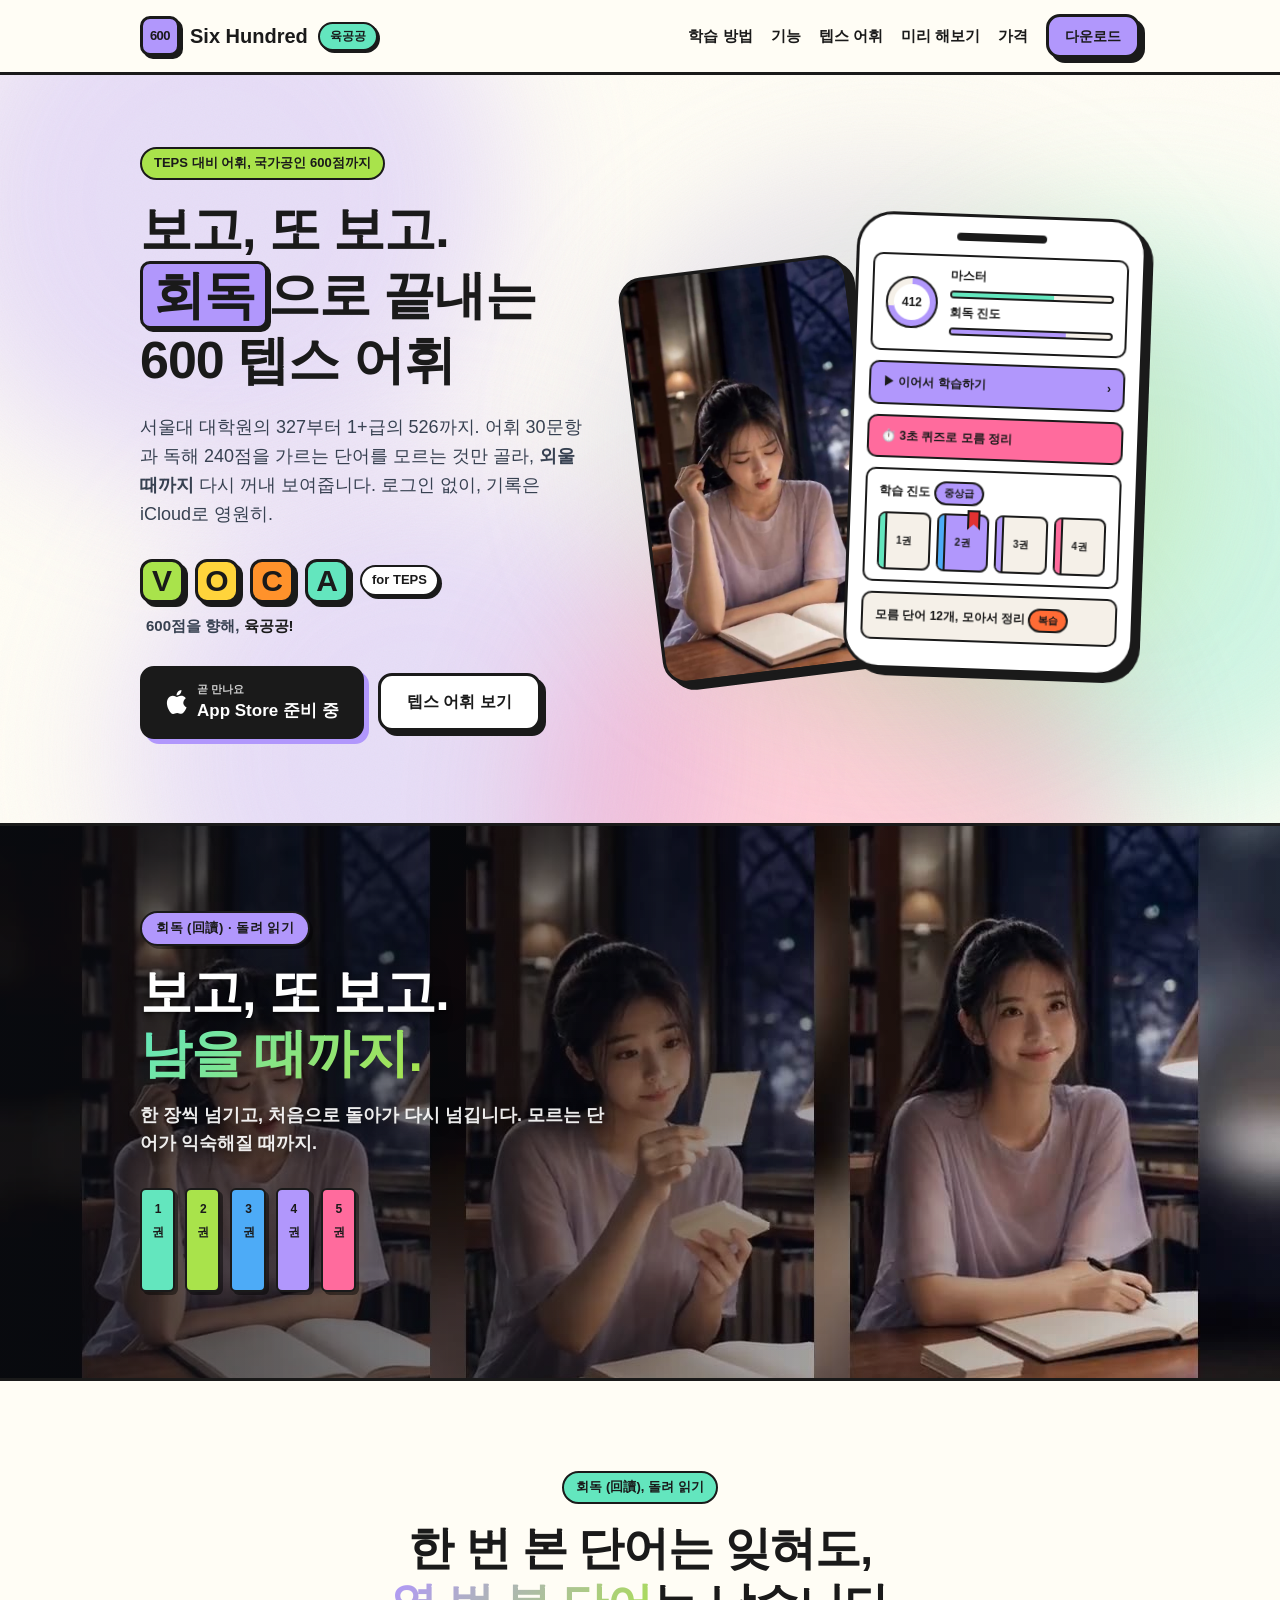
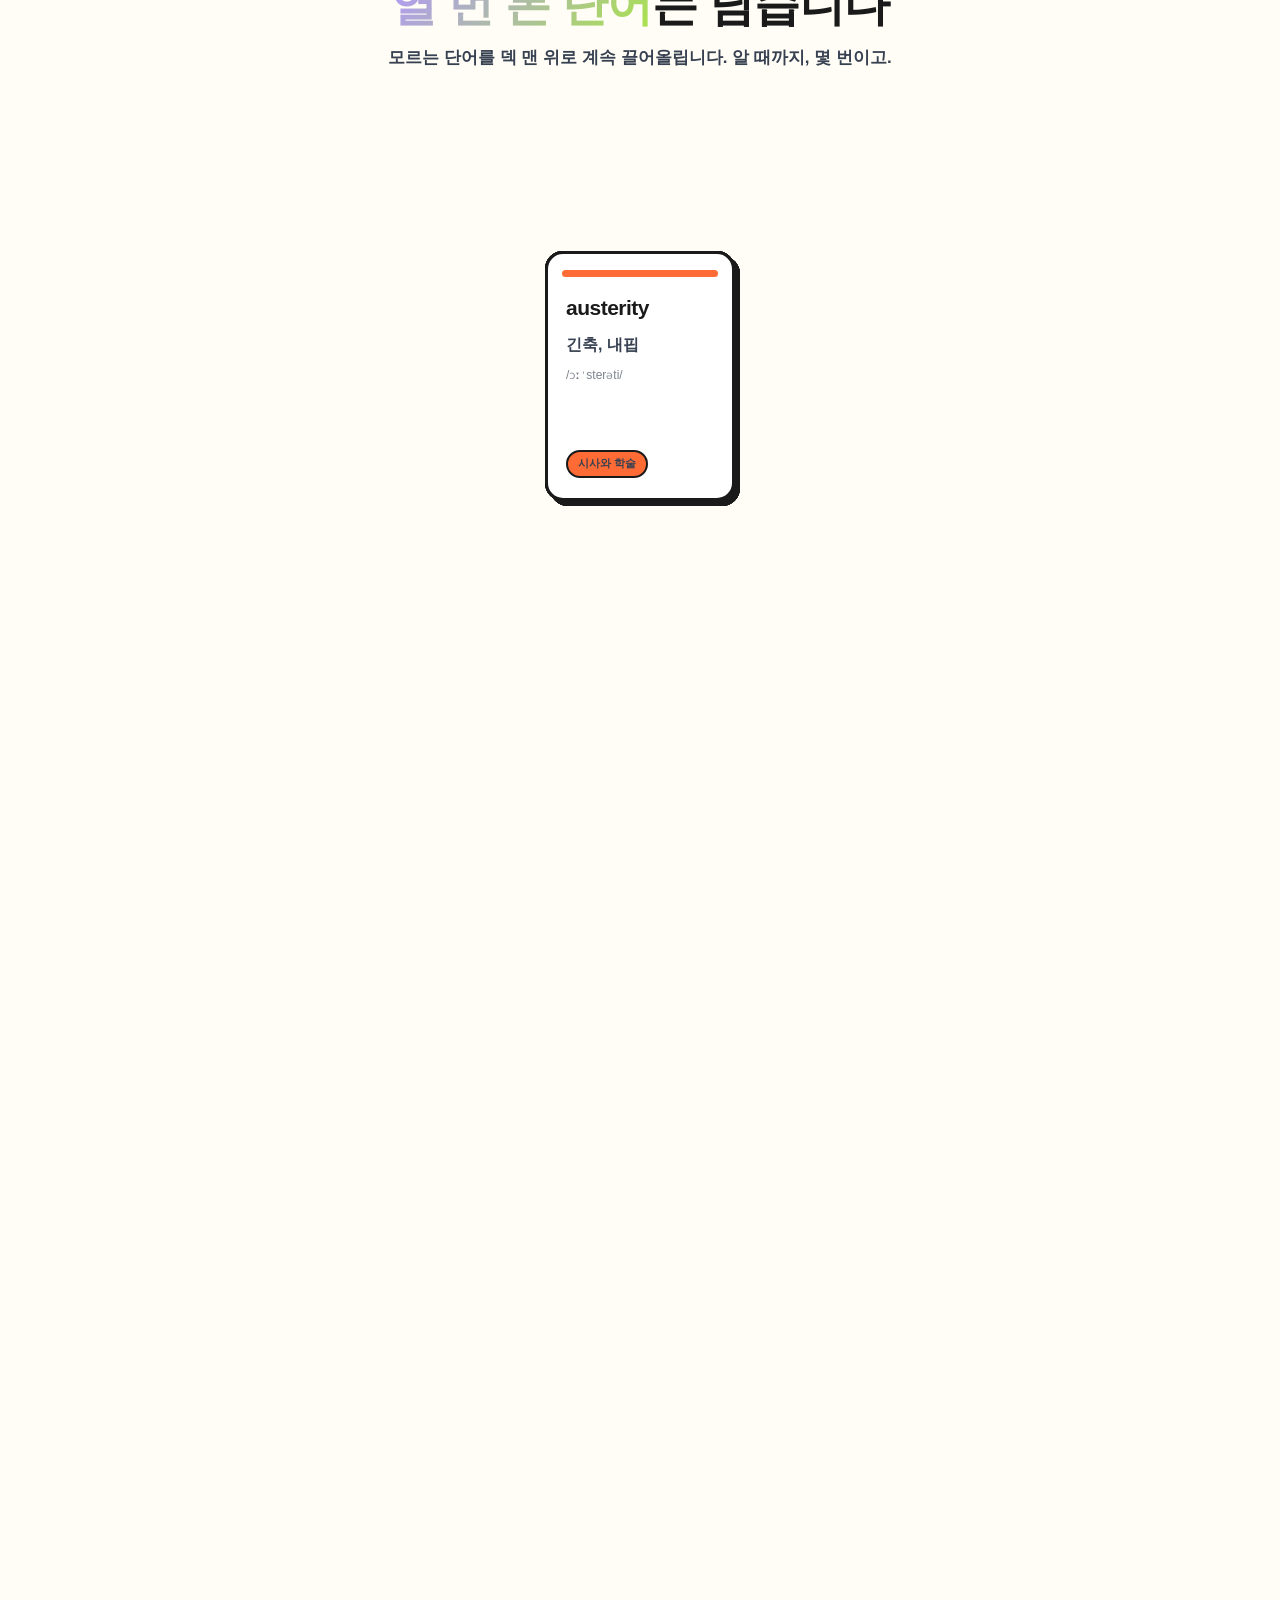
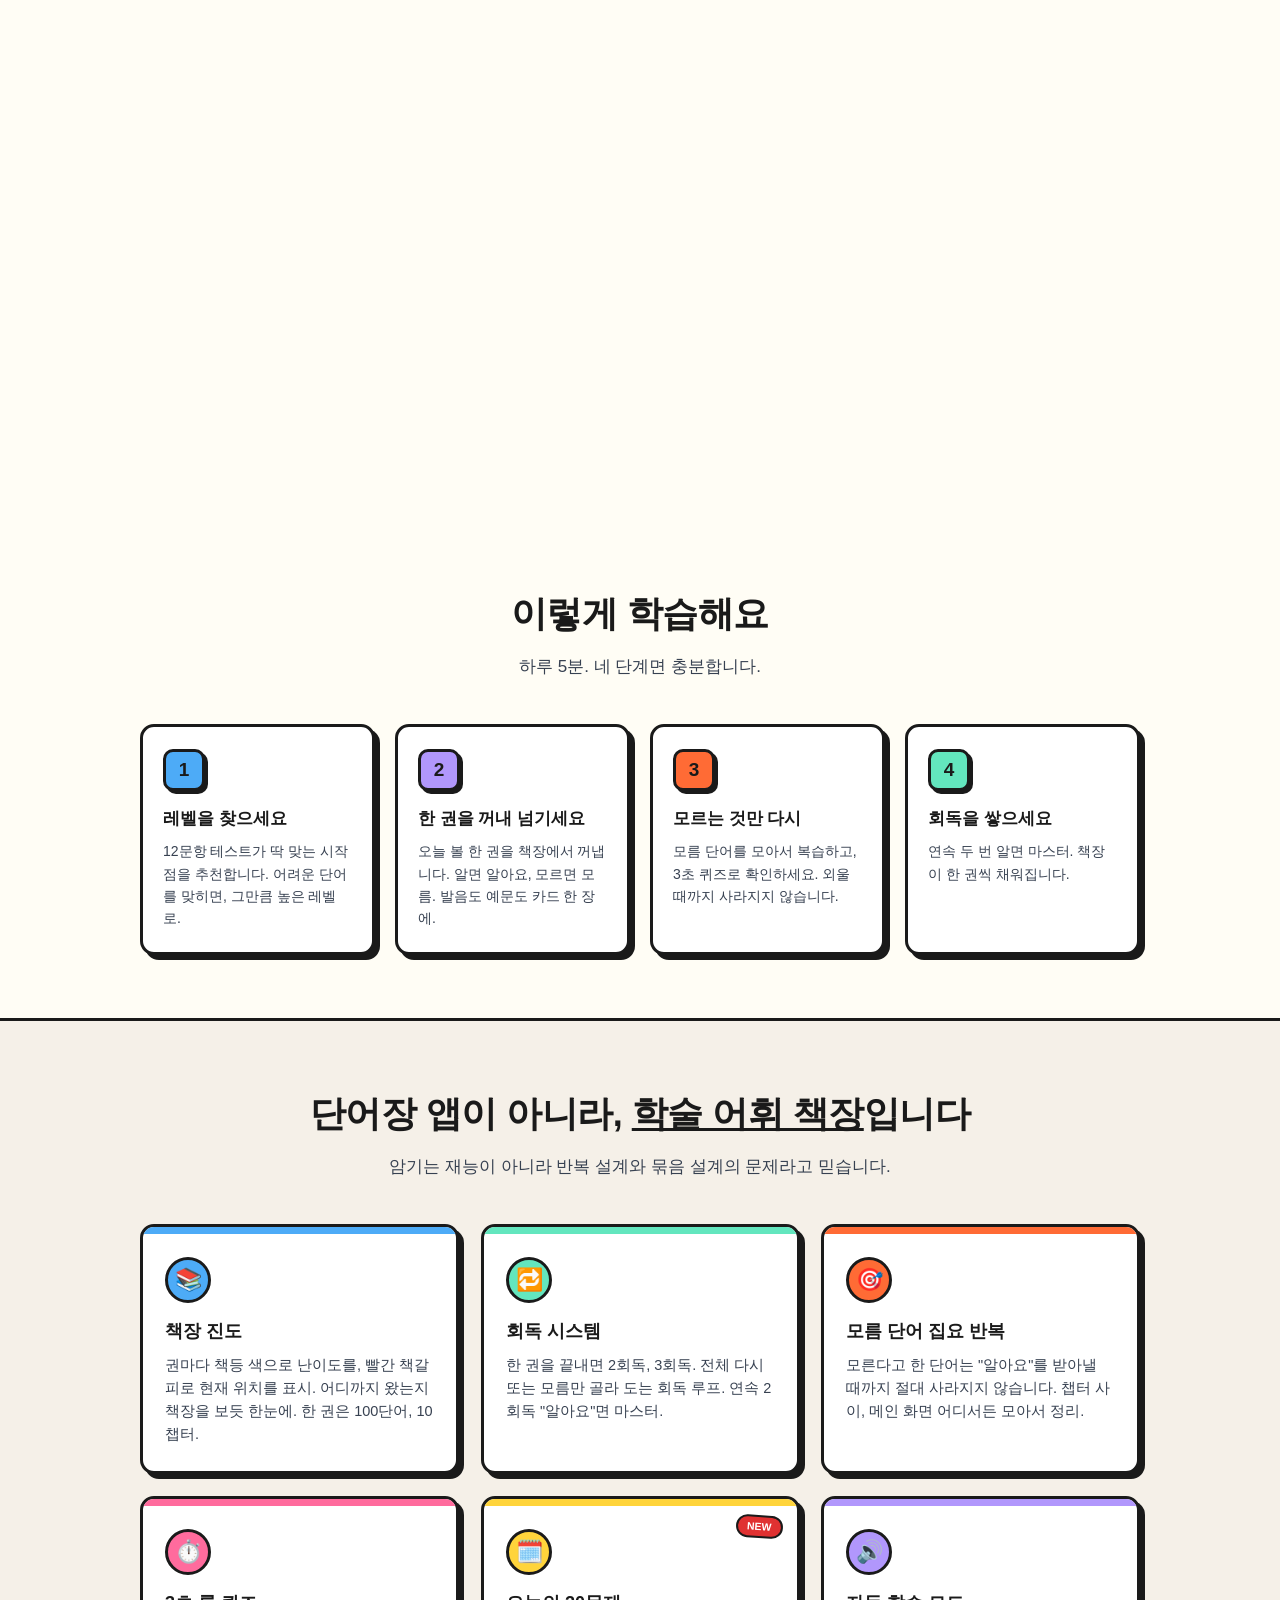
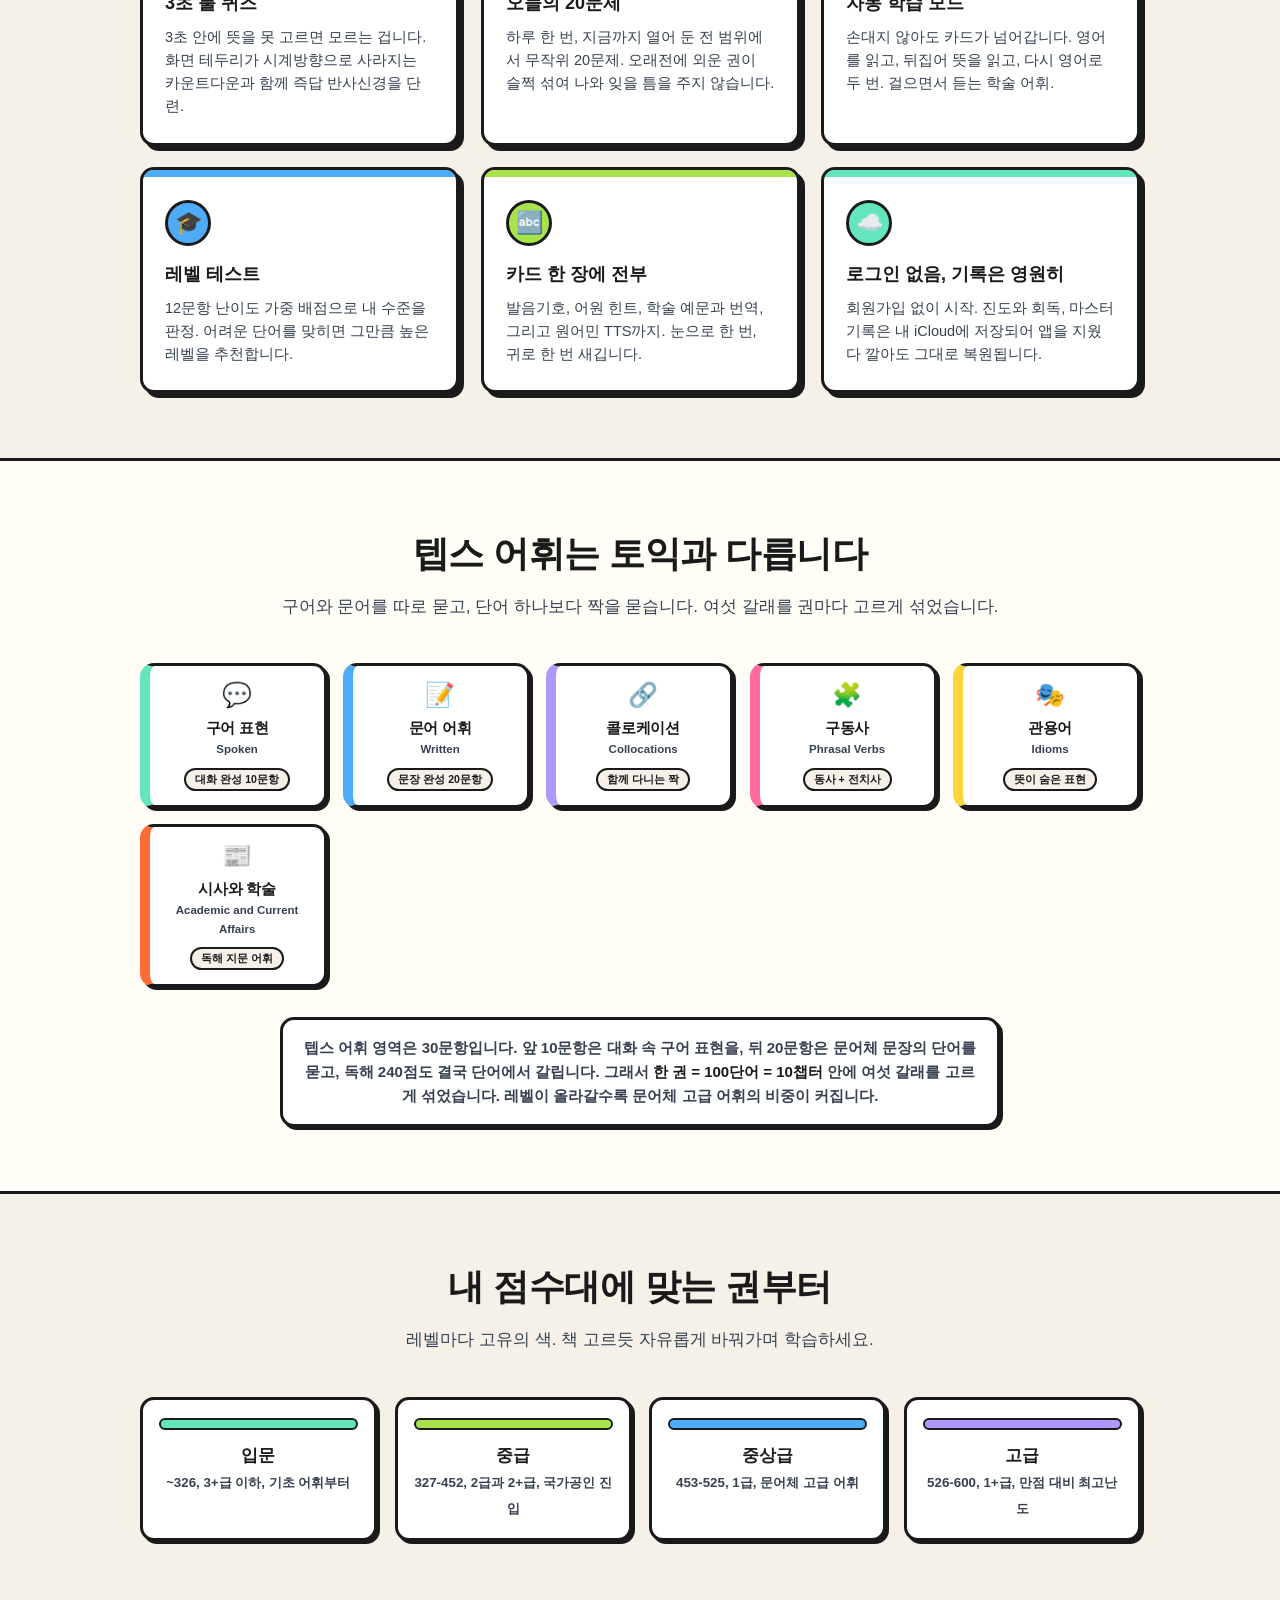
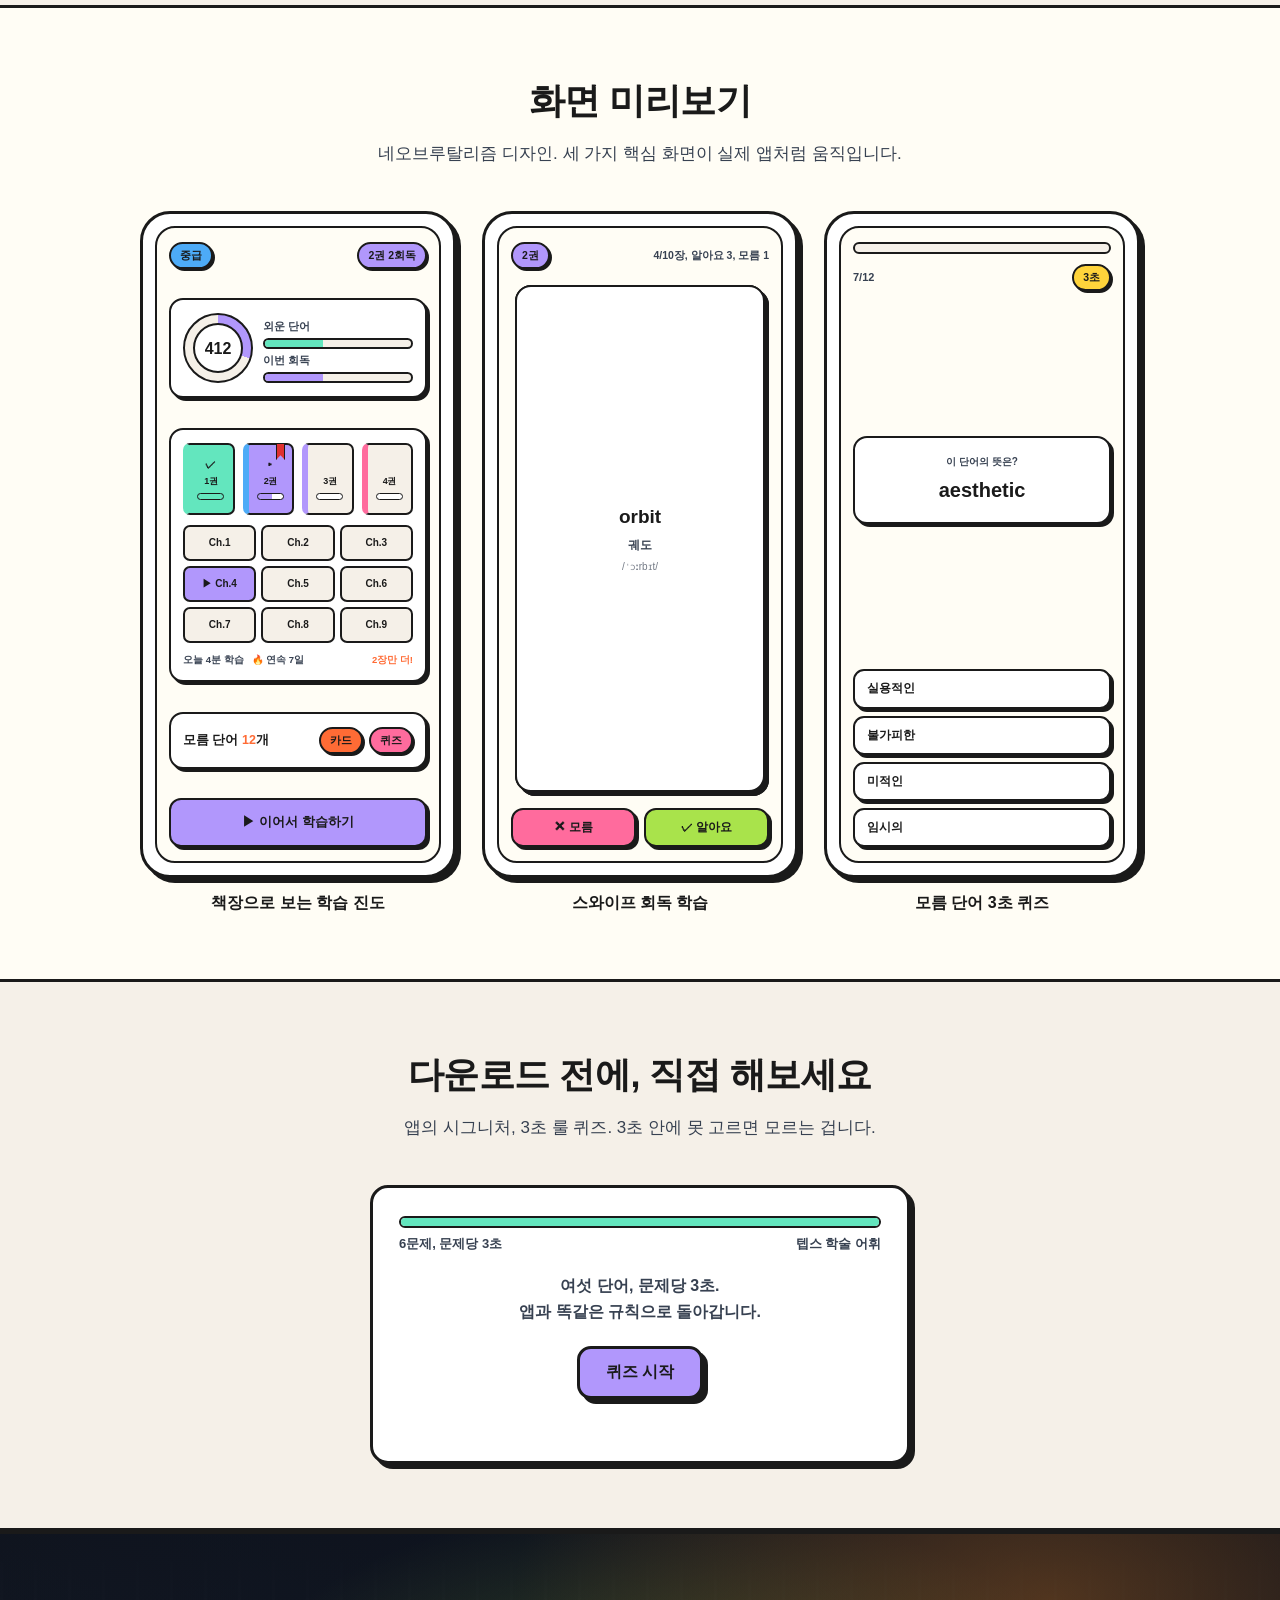
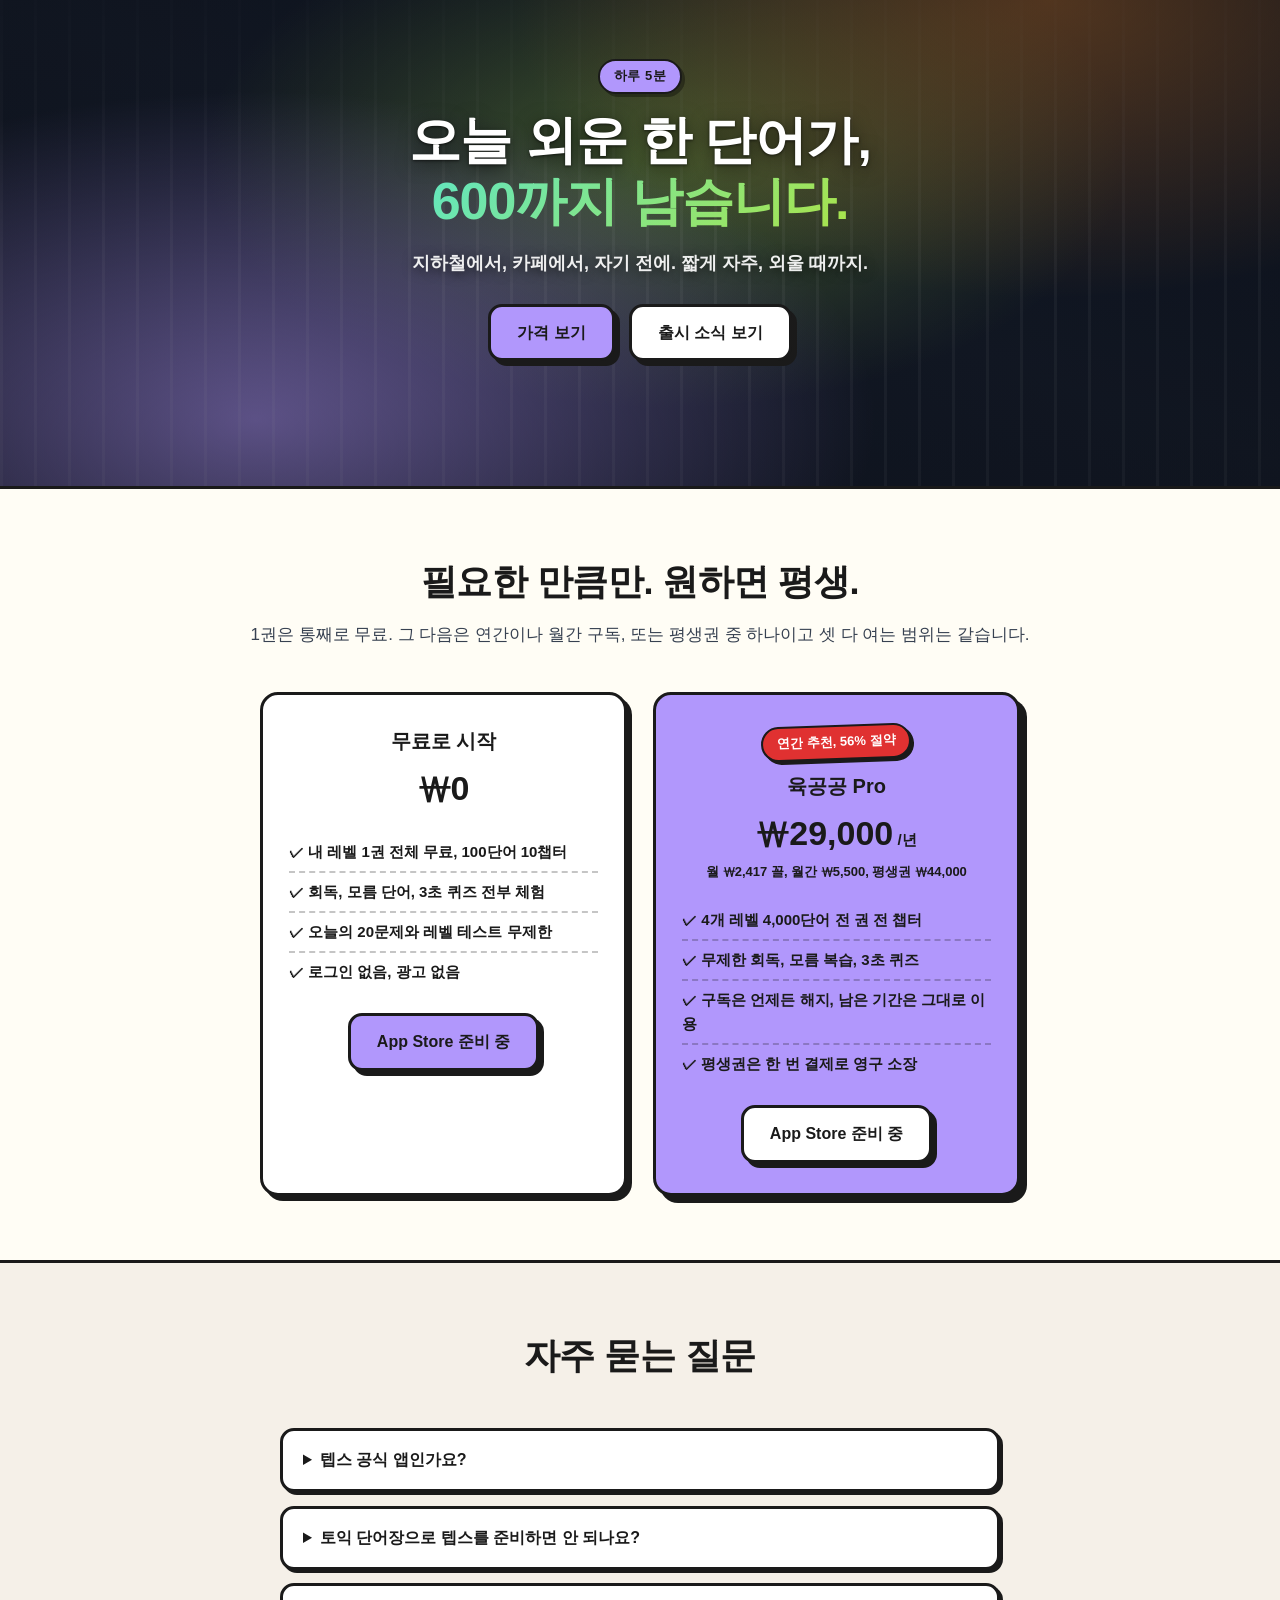
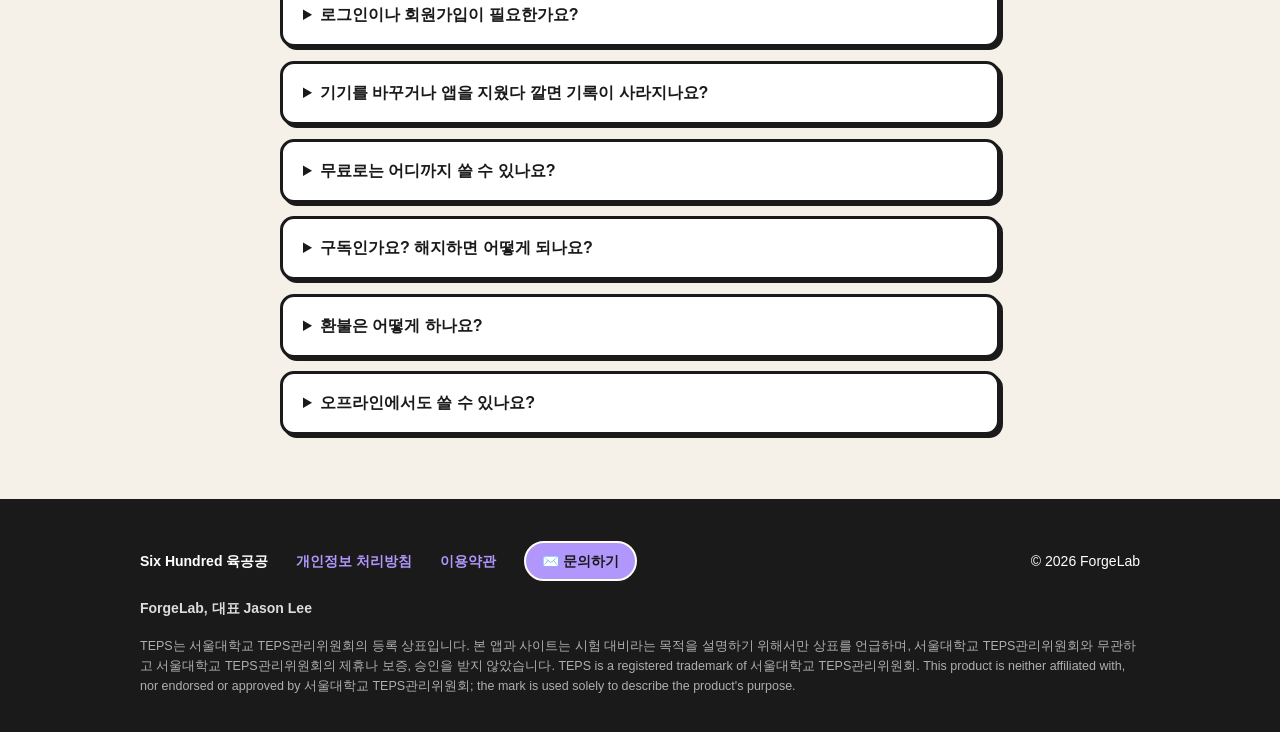
==== commit 9a356078: "Site: onboarding reel and wide film from the new Six Hundred footage Co-Authored-By: Claude Opus 5 <" ====
--- a/docs/index.html
+++ b/docs/index.html
@@ -494,10 +494,10 @@
         <a class="nb-btn" href="#download" style="margin-top: 22px;">App Store 준비 중</a>
       </div>
       <div class="price-card hot">
-        <span class="sale-badge">연간 추천, 65% 절약</span>
+        <span class="sale-badge">연간 추천, 56% 절약</span>
         <h3>육공공 Pro</h3>
-        <div class="price">₩7,900<span style="font-size:0.45em; font-weight:800;"> /년</span></div>
-        <div class="price-note">월 ₩658 꼴, 월간 ₩1,900, 평생권 ₩14,900</div>
+        <div class="price">₩29,000<span style="font-size:0.45em; font-weight:800;"> /년</span></div>
+        <div class="price-note">월 ₩2,417 꼴, 월간 ₩5,500, 평생권 ₩44,000</div>
         <ul>
           <li>4개 레벨 4,000단어 전 권 전 챕터</li>
           <li>무제한 회독, 모름 복습, 3초 퀴즈</li>
@@ -533,7 +533,7 @@
       </details>
       <details>
         <summary>무료로는 어디까지 쓸 수 있나요?</summary>
-        <p>내 레벨의 <strong>1권 전체(10챕터, 100단어)</strong>를 무료로 끝까지 학습할 수 있습니다. 회독, 모름 단어 복습, 3초 퀴즈, 오늘의 20문제, 레벨 테스트까지 모든 기능이 제한 없이 동작합니다. 2권부터는 이용권이 필요하며 연간 ₩7,900, 월간 ₩1,900 구독 또는 평생권 ₩14,900 중 하나를 고르면 됩니다. 여는 범위는 셋 다 같습니다.</p>
+        <p>내 레벨의 <strong>1권 전체(10챕터, 100단어)</strong>를 무료로 끝까지 학습할 수 있습니다. 회독, 모름 단어 복습, 3초 퀴즈, 오늘의 20문제, 레벨 테스트까지 모든 기능이 제한 없이 동작합니다. 2권부터는 이용권이 필요하며 연간 ₩29,000, 월간 ₩5,500 구독 또는 평생권 ₩44,000 중 하나를 고르면 됩니다. 여는 범위는 셋 다 같습니다.</p>
       </details>
       <details>
         <summary>구독인가요? 해지하면 어떻게 되나요?</summary>
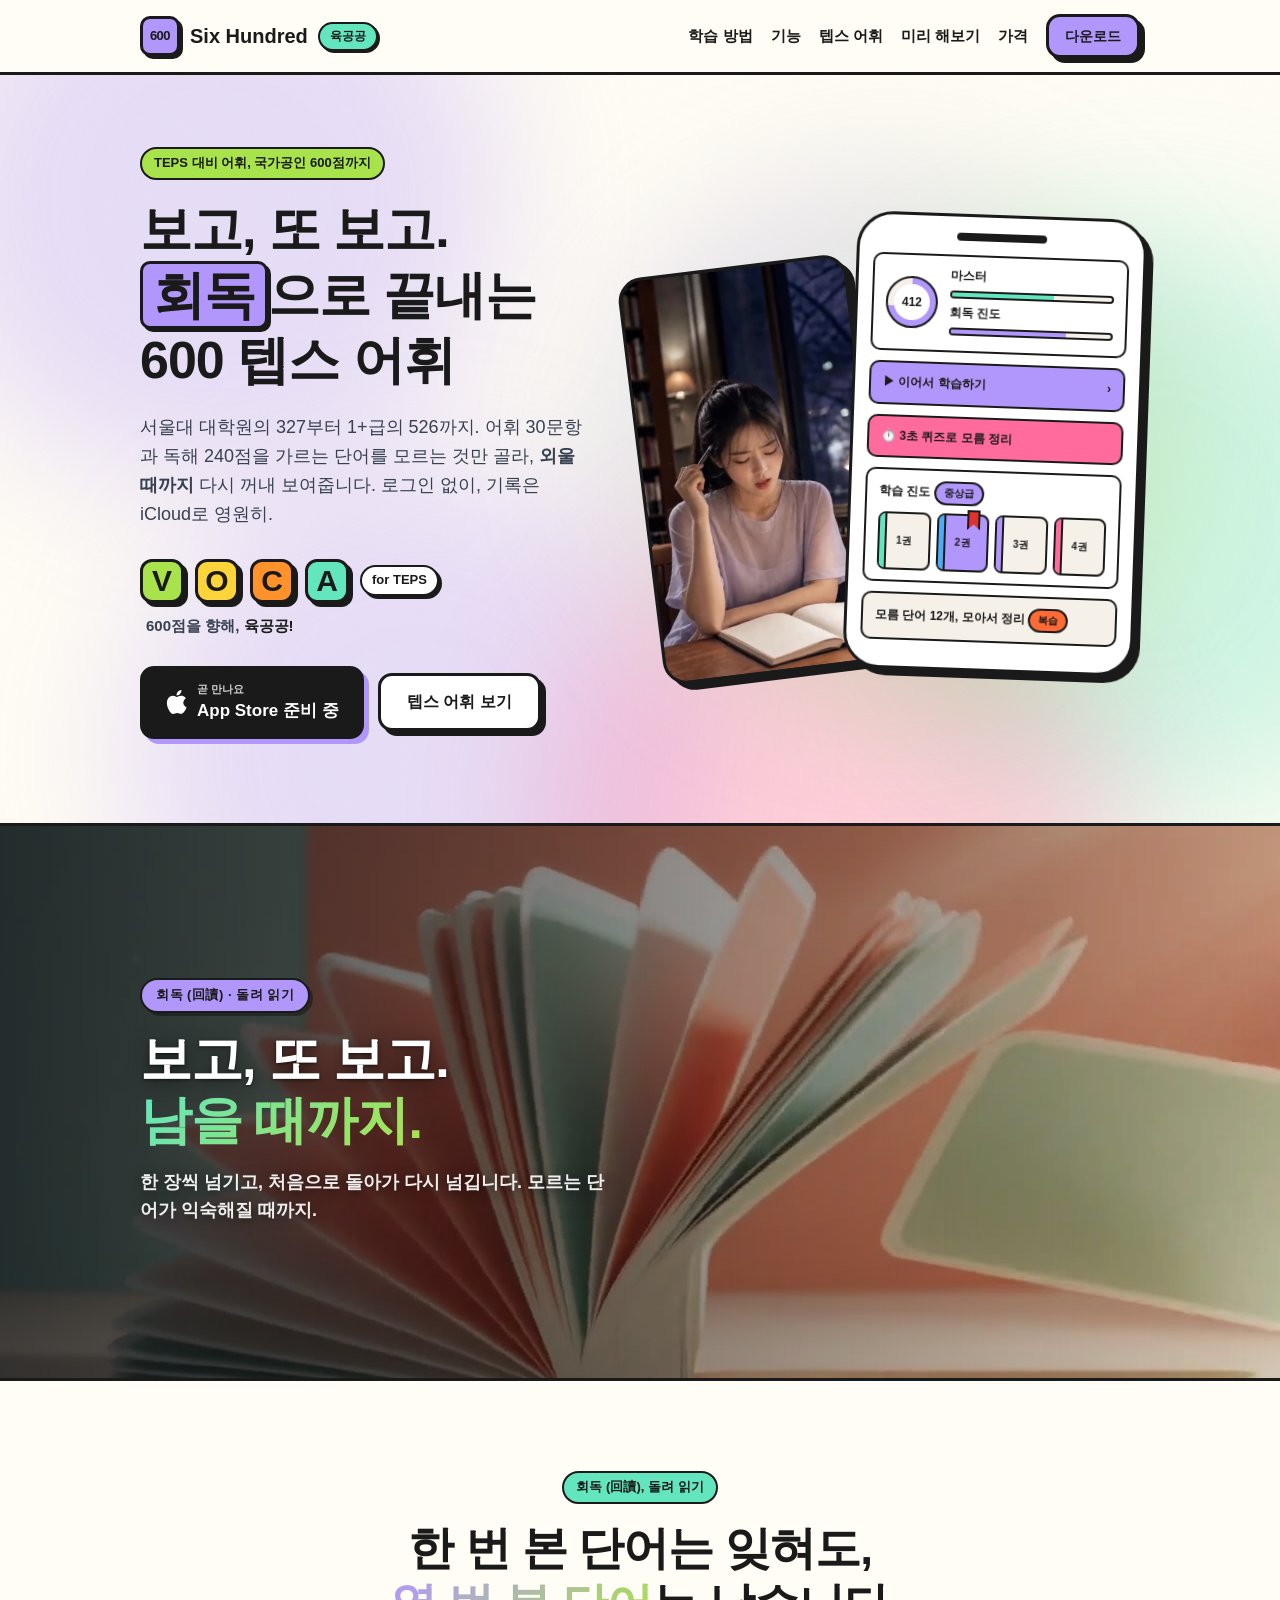
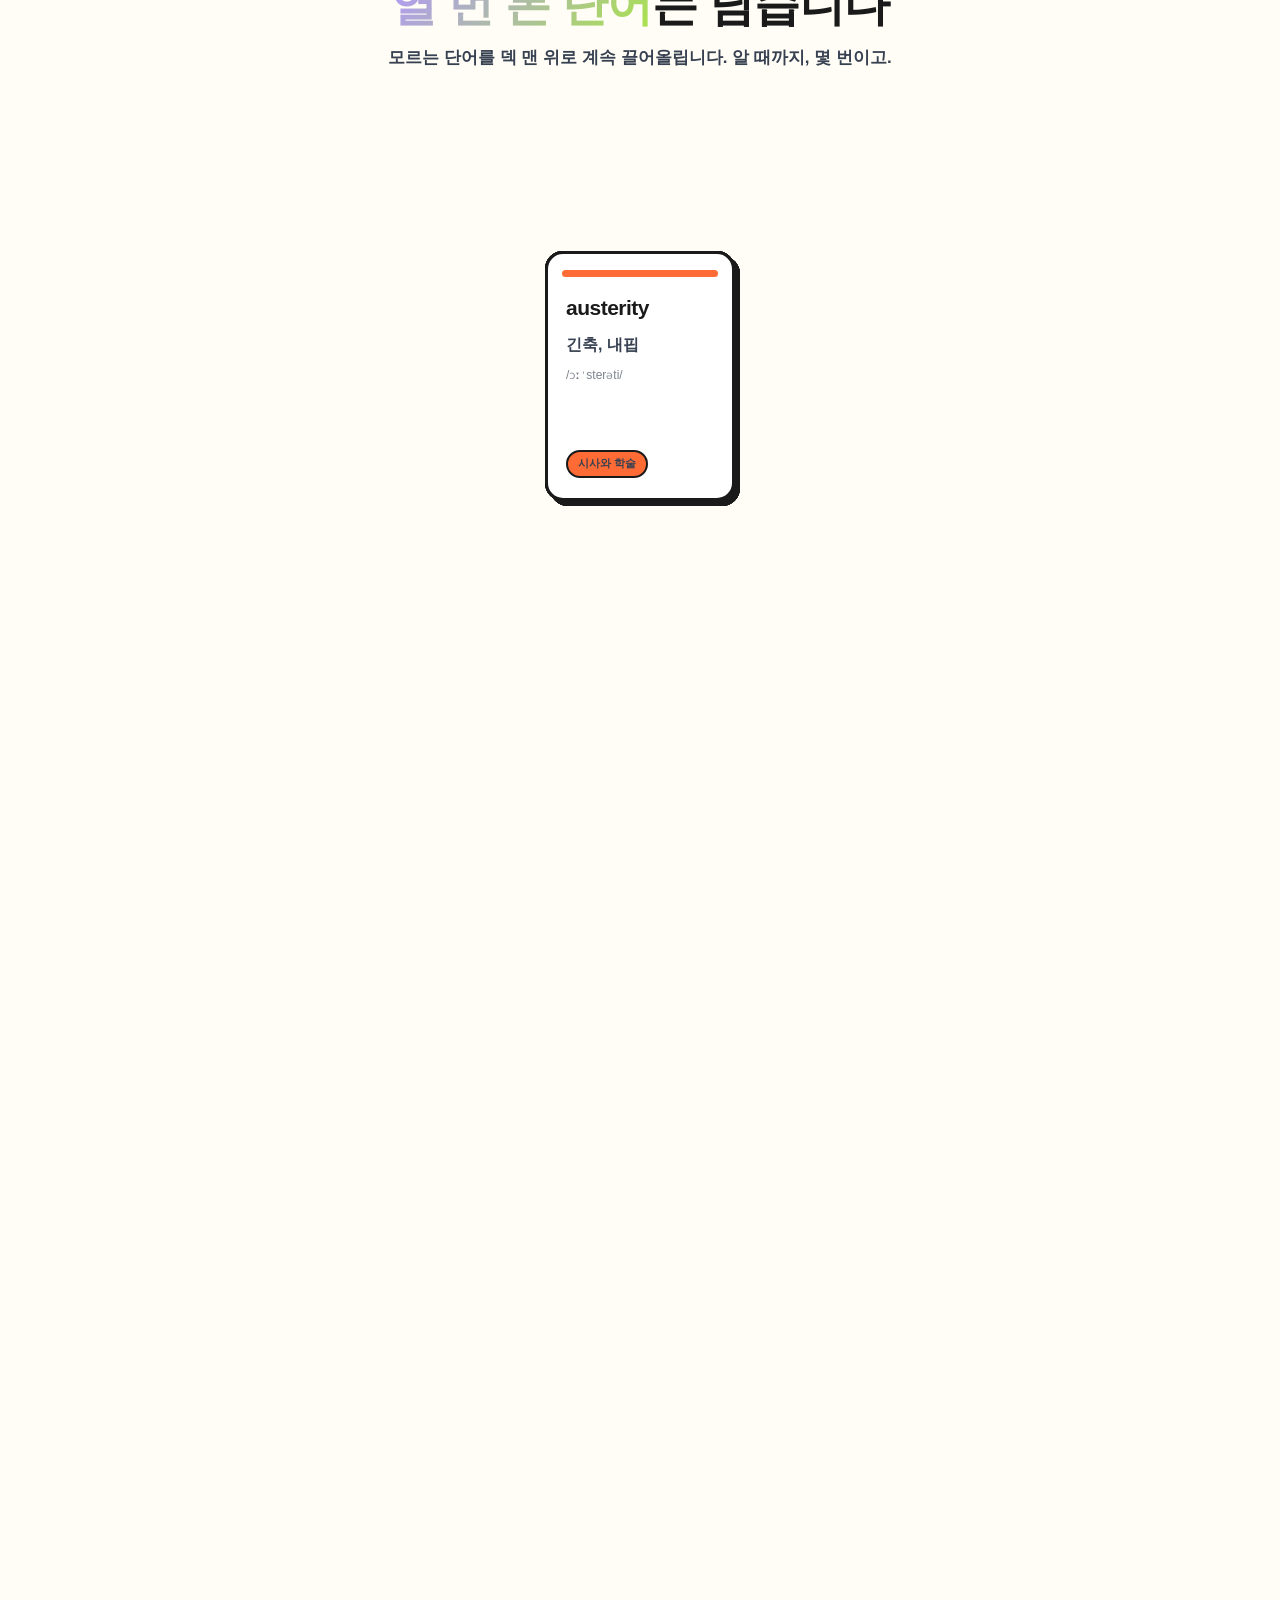
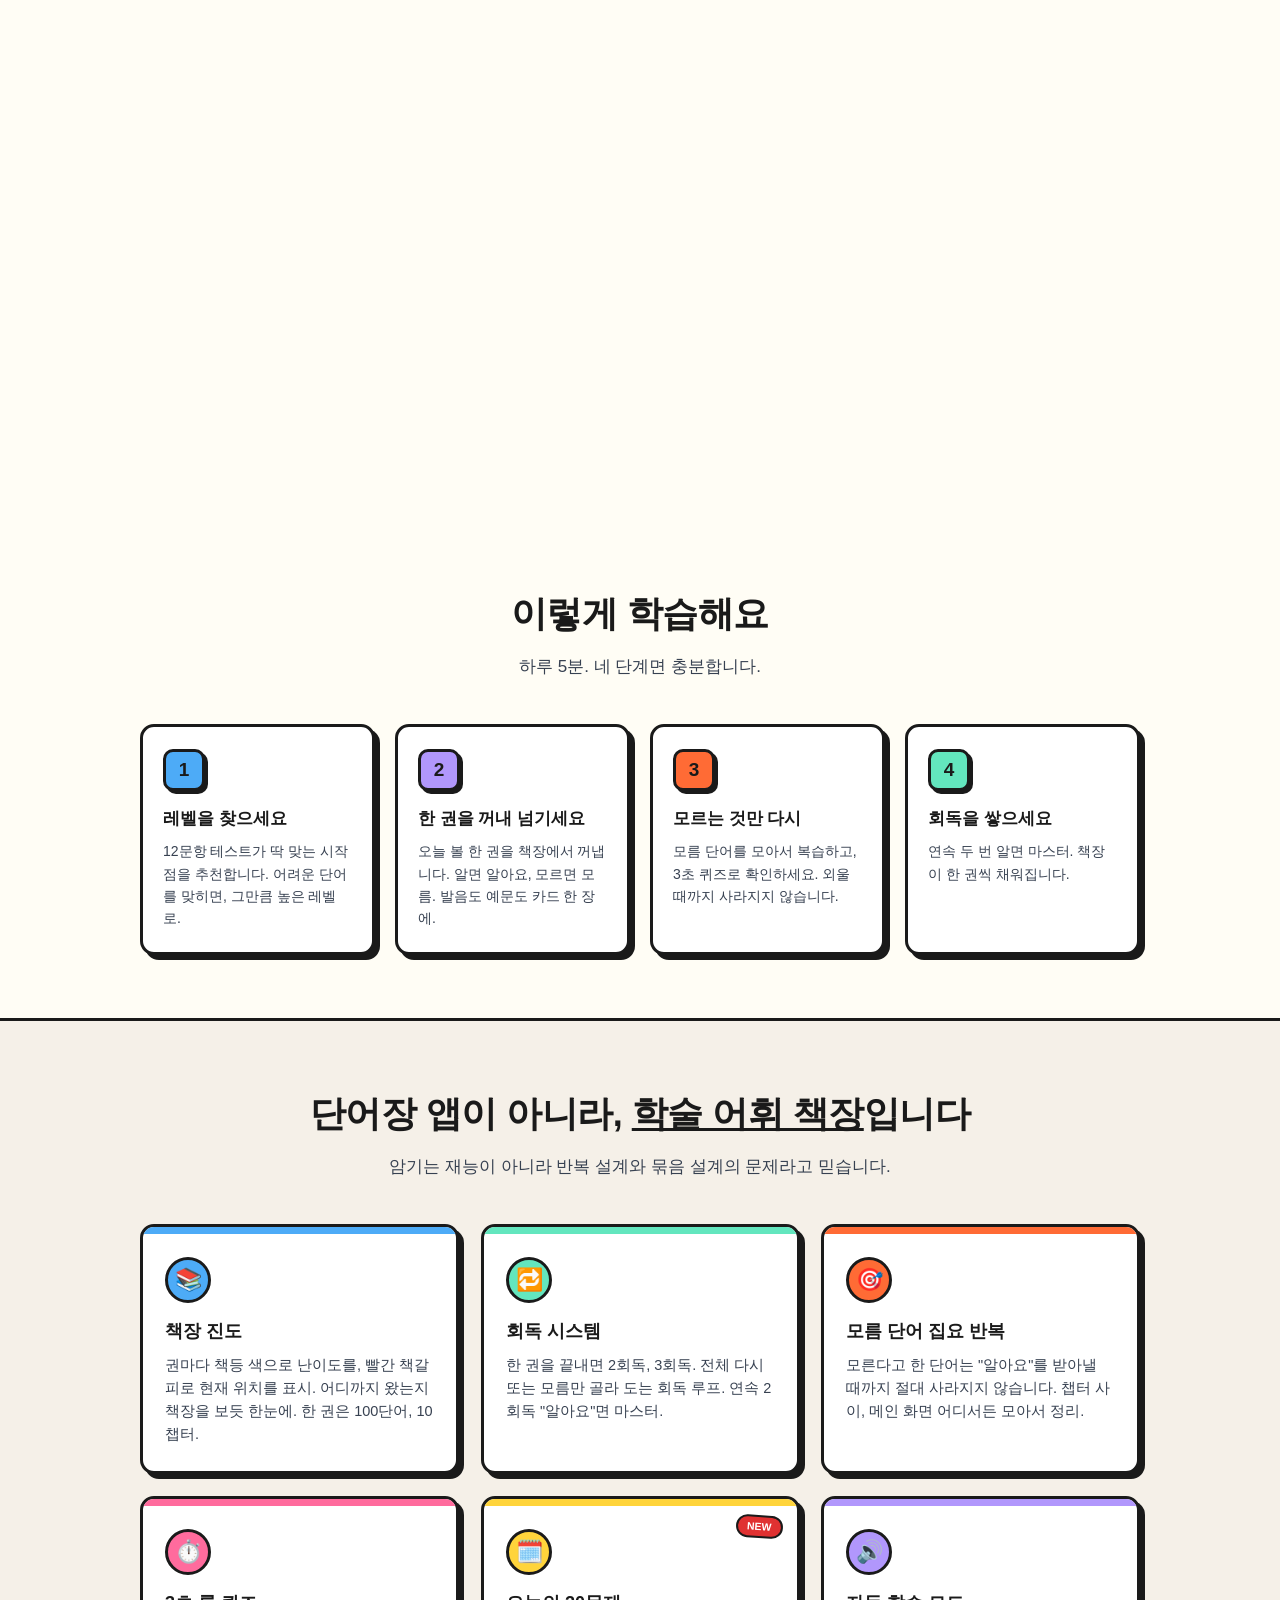
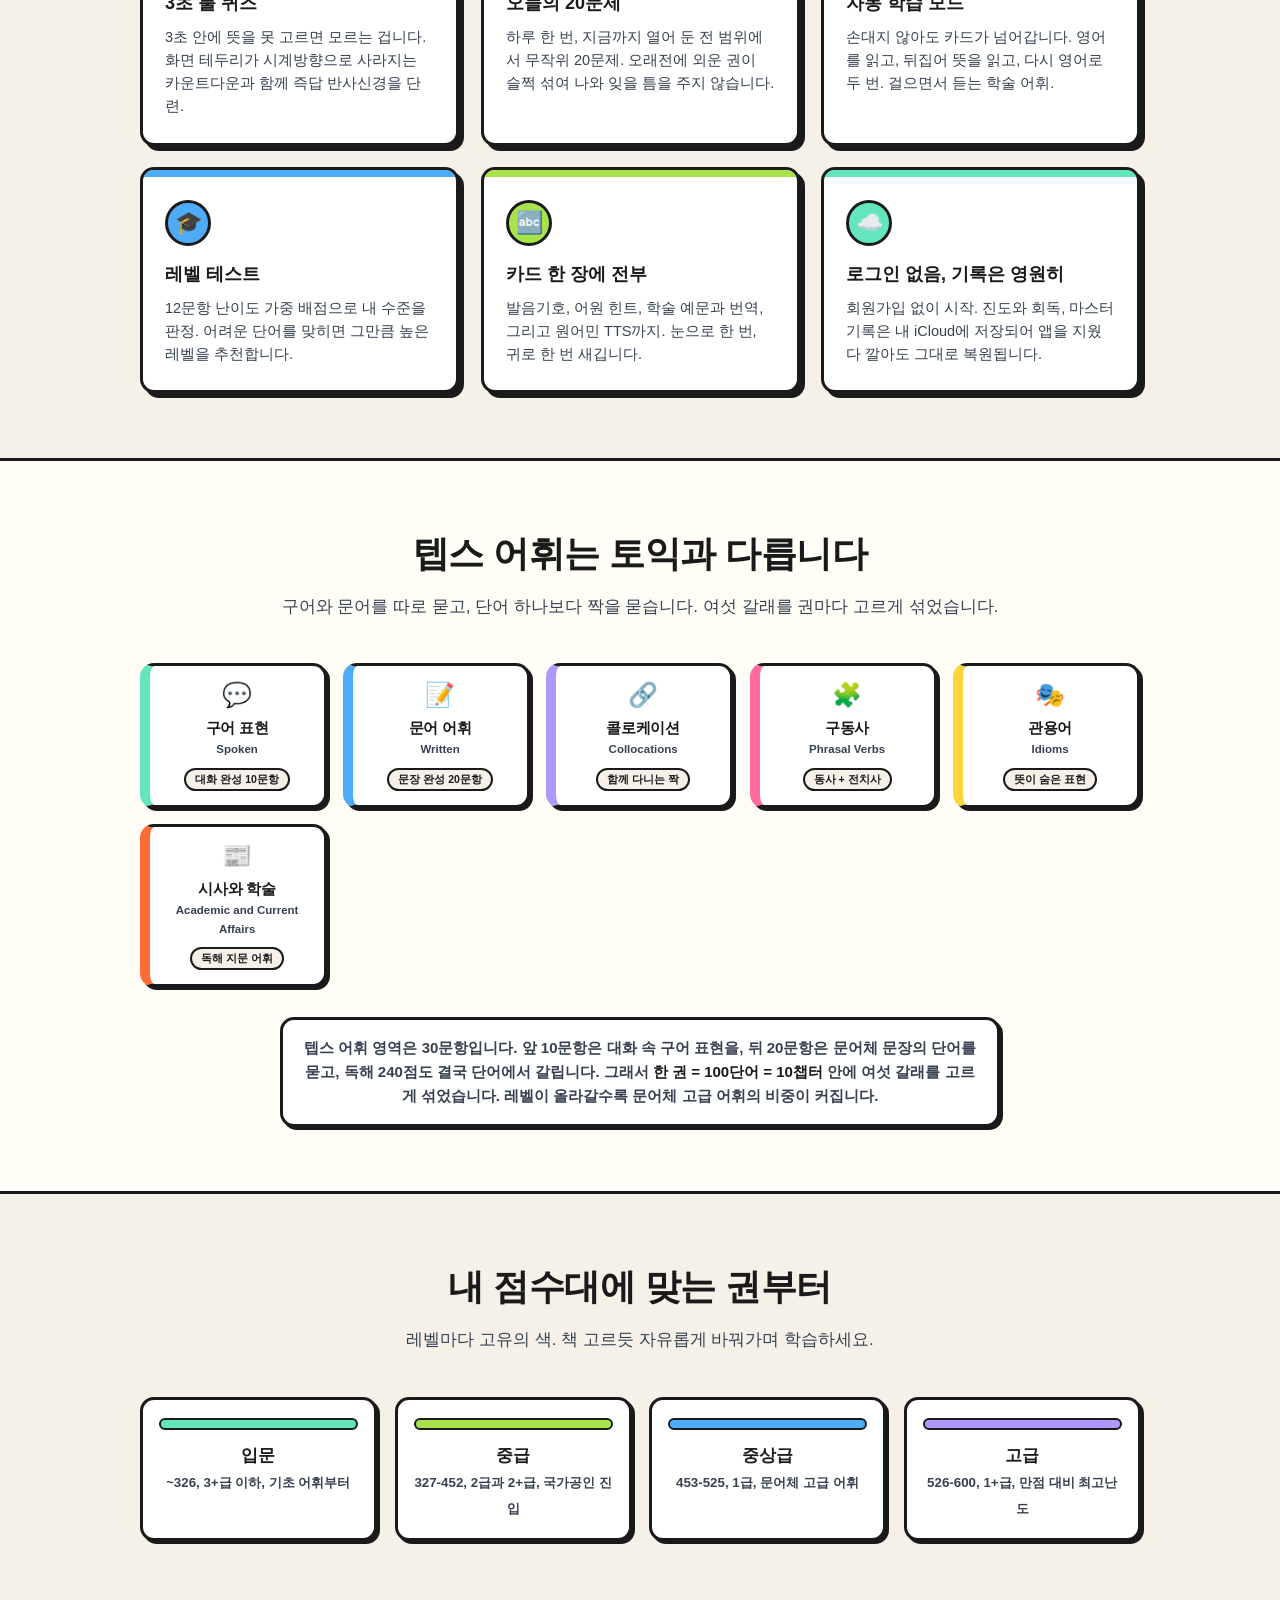
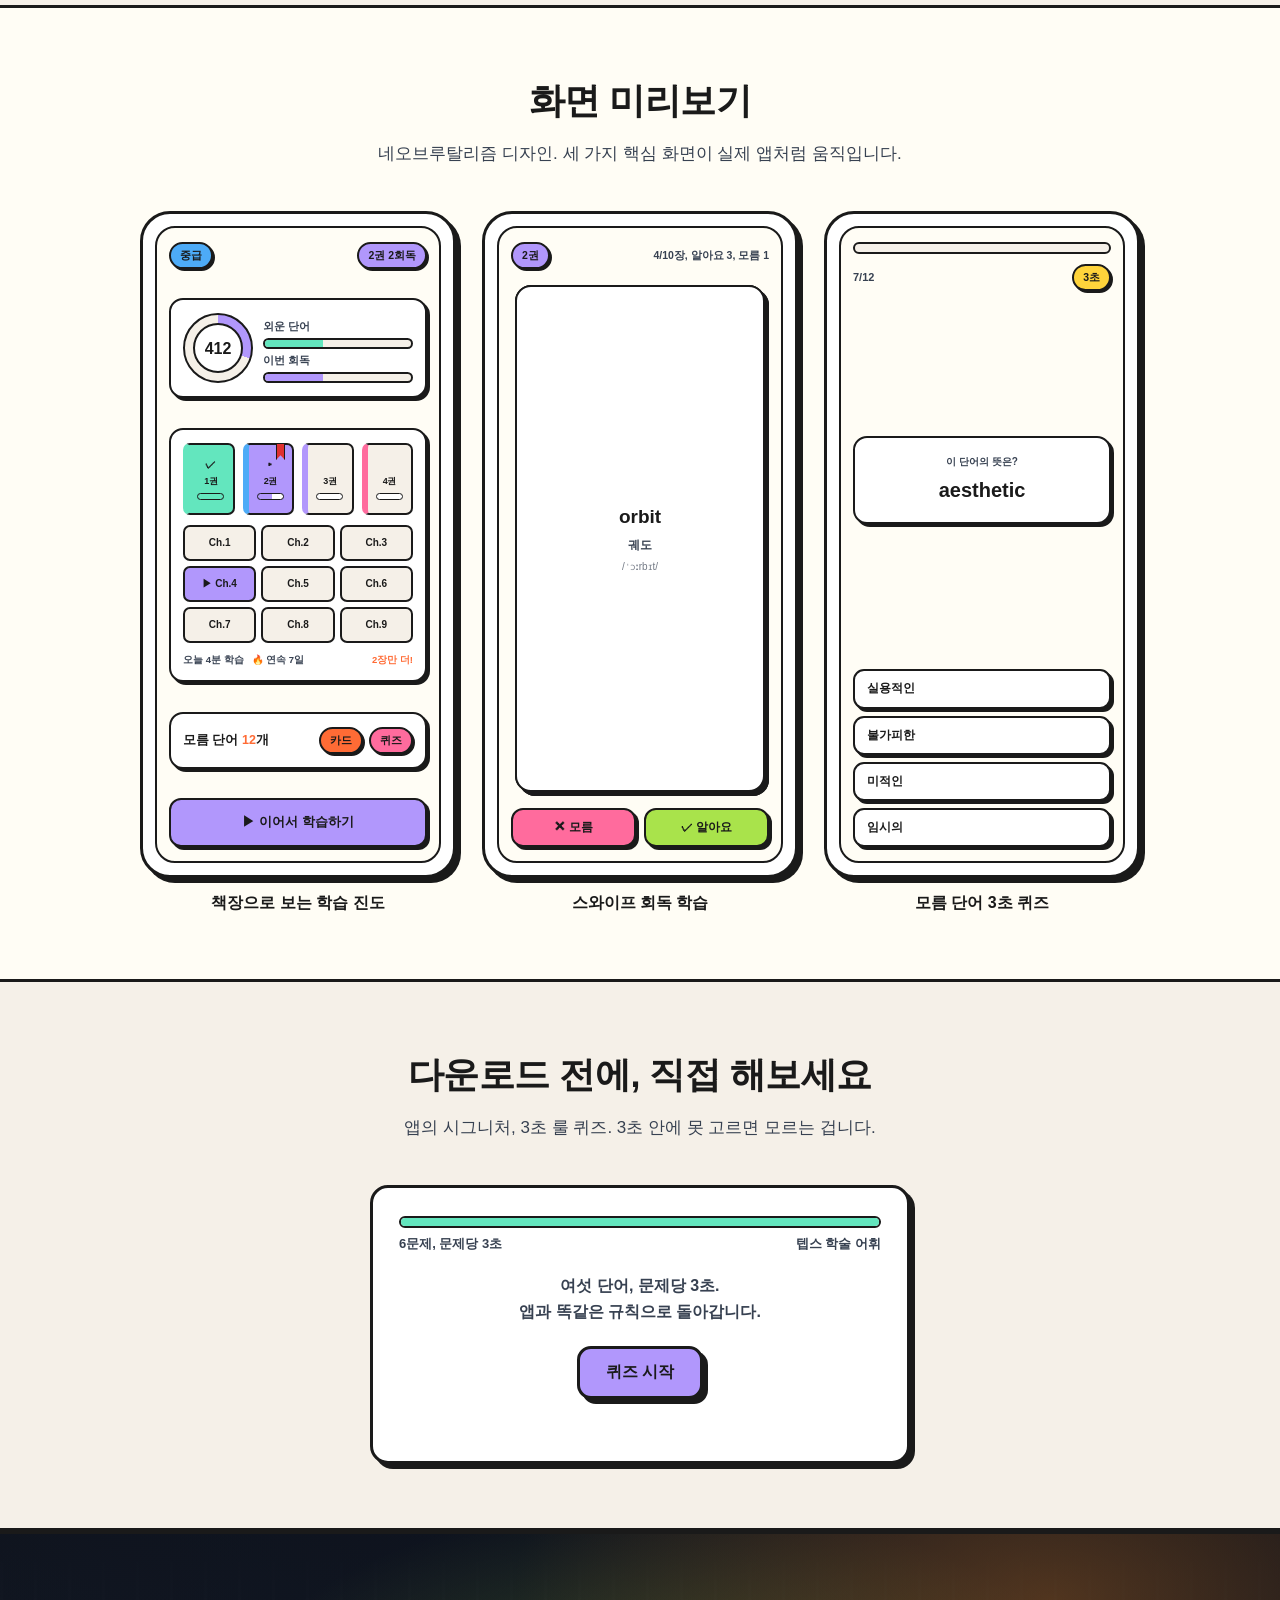
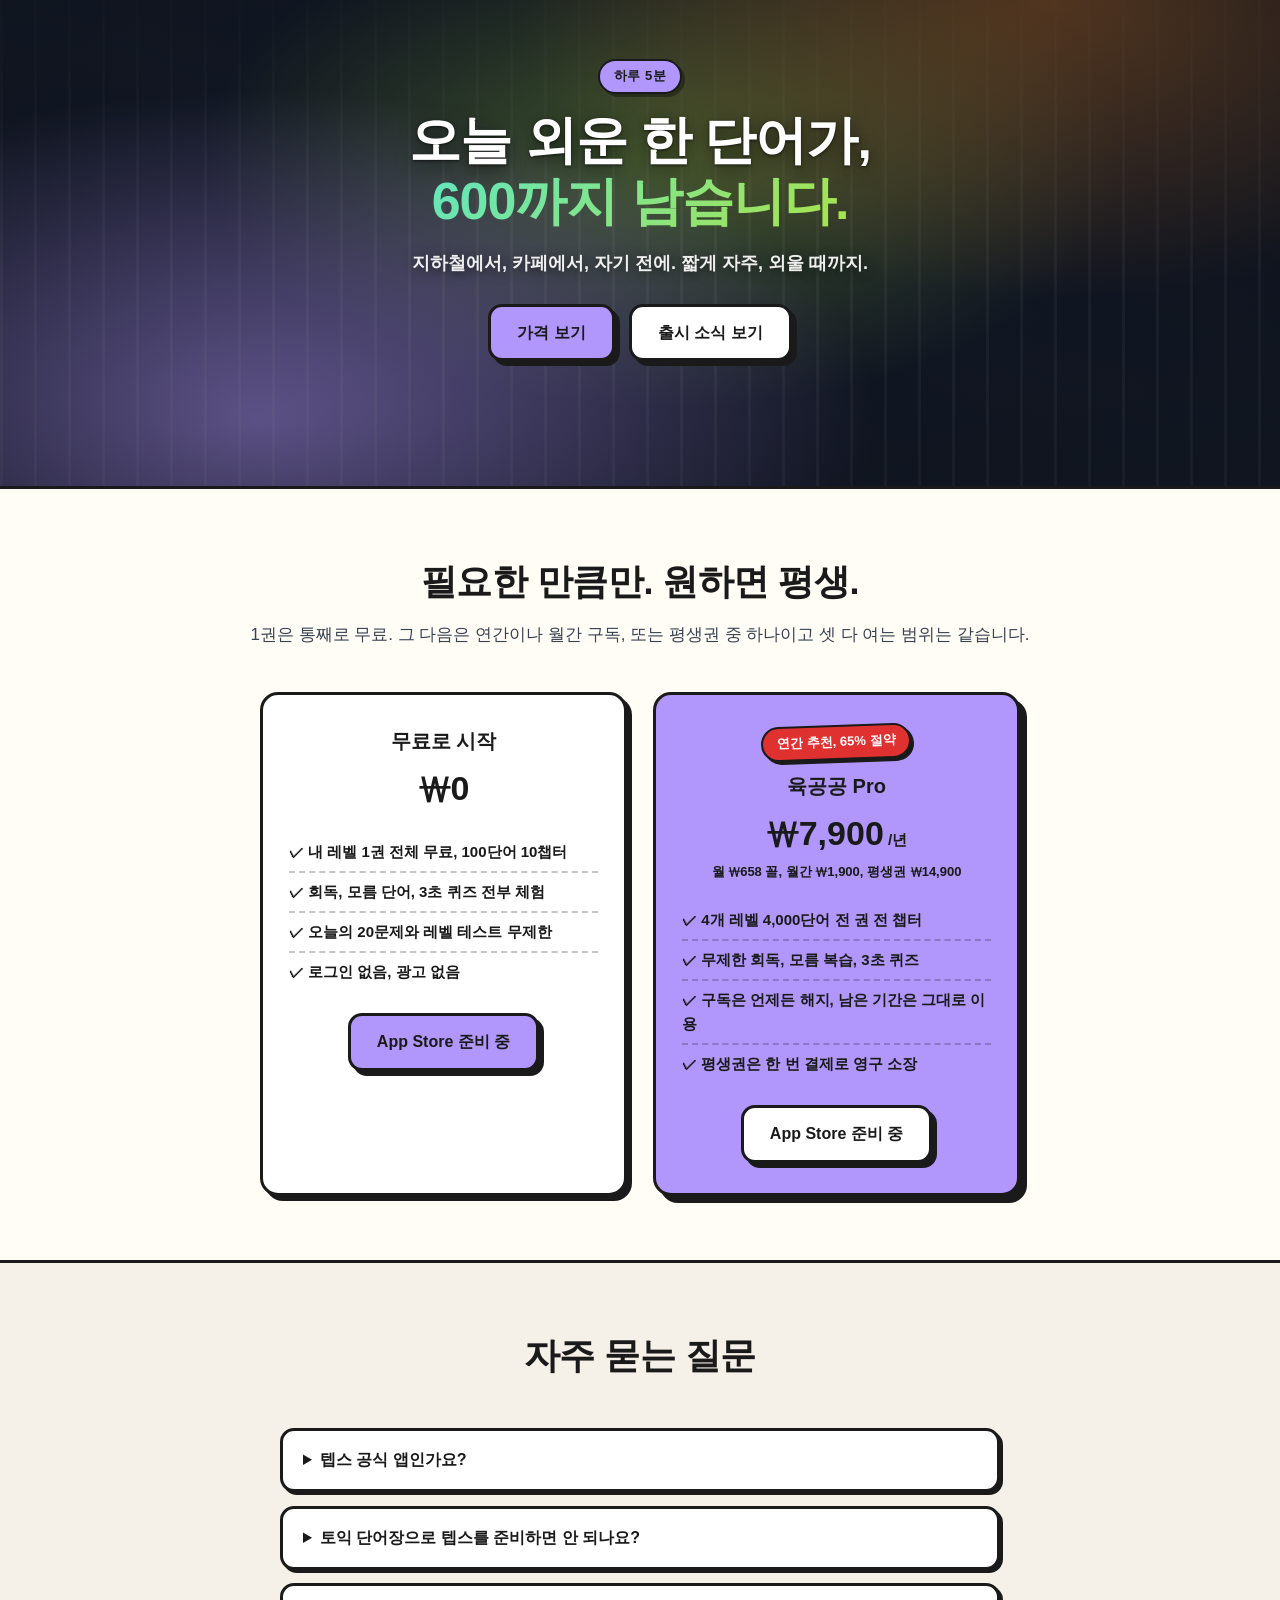
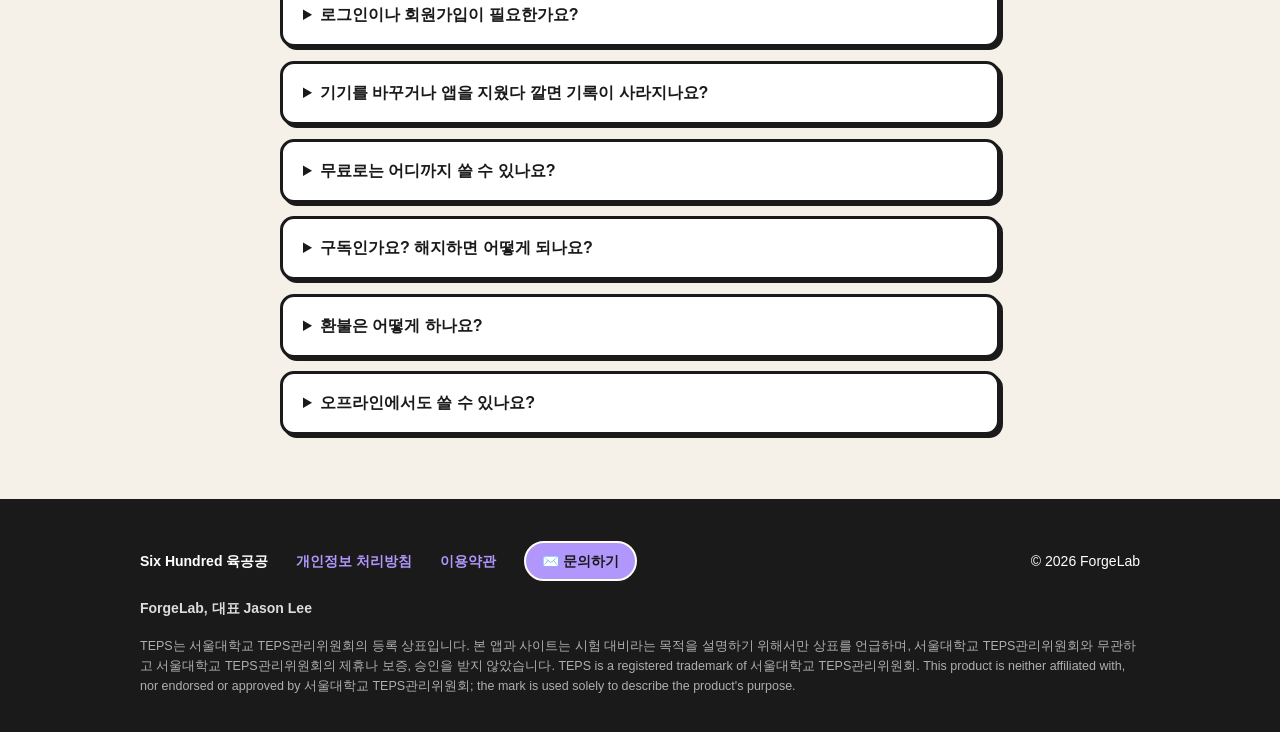
==== commit 68f559f6: "Site: drop the book-spine row under the wide film, as on 구구공 Co-Authored-By: Claude Opus 5 <noreply@" ====
--- a/docs/index.html
+++ b/docs/index.html
@@ -114,13 +114,6 @@
       <span class="kicker">회독 (回讀) · 돌려 읽기</span>
       <h2>보고, 또 보고.<br /><span class="film-hl">남을 때까지.</span></h2>
       <p>한 장씩 넘기고, 처음으로 돌아가 다시 넘깁니다. 모르는 단어가 익숙해질 때까지.</p>
-      <div class="spines" aria-hidden="true">
-        <span class="spine" style="background: var(--mint);">1권</span>
-        <span class="spine" style="background: var(--lime);">2권</span>
-        <span class="spine" style="background: var(--blue);">3권</span>
-        <span class="spine" style="background: var(--lavender);">4권</span>
-        <span class="spine" style="background: var(--pink);">5권</span>
-      </div>
     </div>
   </div>
 </section>
@@ -494,10 +487,10 @@
         <a class="nb-btn" href="#download" style="margin-top: 22px;">App Store 준비 중</a>
       </div>
       <div class="price-card hot">
-        <span class="sale-badge">연간 추천, 56% 절약</span>
+        <span class="sale-badge">연간 추천, 65% 절약</span>
         <h3>육공공 Pro</h3>
-        <div class="price">₩29,000<span style="font-size:0.45em; font-weight:800;"> /년</span></div>
-        <div class="price-note">월 ₩2,417 꼴, 월간 ₩5,500, 평생권 ₩44,000</div>
+        <div class="price">₩7,900<span style="font-size:0.45em; font-weight:800;"> /년</span></div>
+        <div class="price-note">월 ₩658 꼴, 월간 ₩1,900, 평생권 ₩14,900</div>
         <ul>
           <li>4개 레벨 4,000단어 전 권 전 챕터</li>
           <li>무제한 회독, 모름 복습, 3초 퀴즈</li>
@@ -533,7 +526,7 @@
       </details>
       <details>
         <summary>무료로는 어디까지 쓸 수 있나요?</summary>
-        <p>내 레벨의 <strong>1권 전체(10챕터, 100단어)</strong>를 무료로 끝까지 학습할 수 있습니다. 회독, 모름 단어 복습, 3초 퀴즈, 오늘의 20문제, 레벨 테스트까지 모든 기능이 제한 없이 동작합니다. 2권부터는 이용권이 필요하며 연간 ₩29,000, 월간 ₩5,500 구독 또는 평생권 ₩44,000 중 하나를 고르면 됩니다. 여는 범위는 셋 다 같습니다.</p>
+        <p>내 레벨의 <strong>1권 전체(10챕터, 100단어)</strong>를 무료로 끝까지 학습할 수 있습니다. 회독, 모름 단어 복습, 3초 퀴즈, 오늘의 20문제, 레벨 테스트까지 모든 기능이 제한 없이 동작합니다. 2권부터는 이용권이 필요하며 연간 ₩7,900, 월간 ₩1,900 구독 또는 평생권 ₩14,900 중 하나를 고르면 됩니다. 여는 범위는 셋 다 같습니다.</p>
       </details>
       <details>
         <summary>구독인가요? 해지하면 어떻게 되나요?</summary>
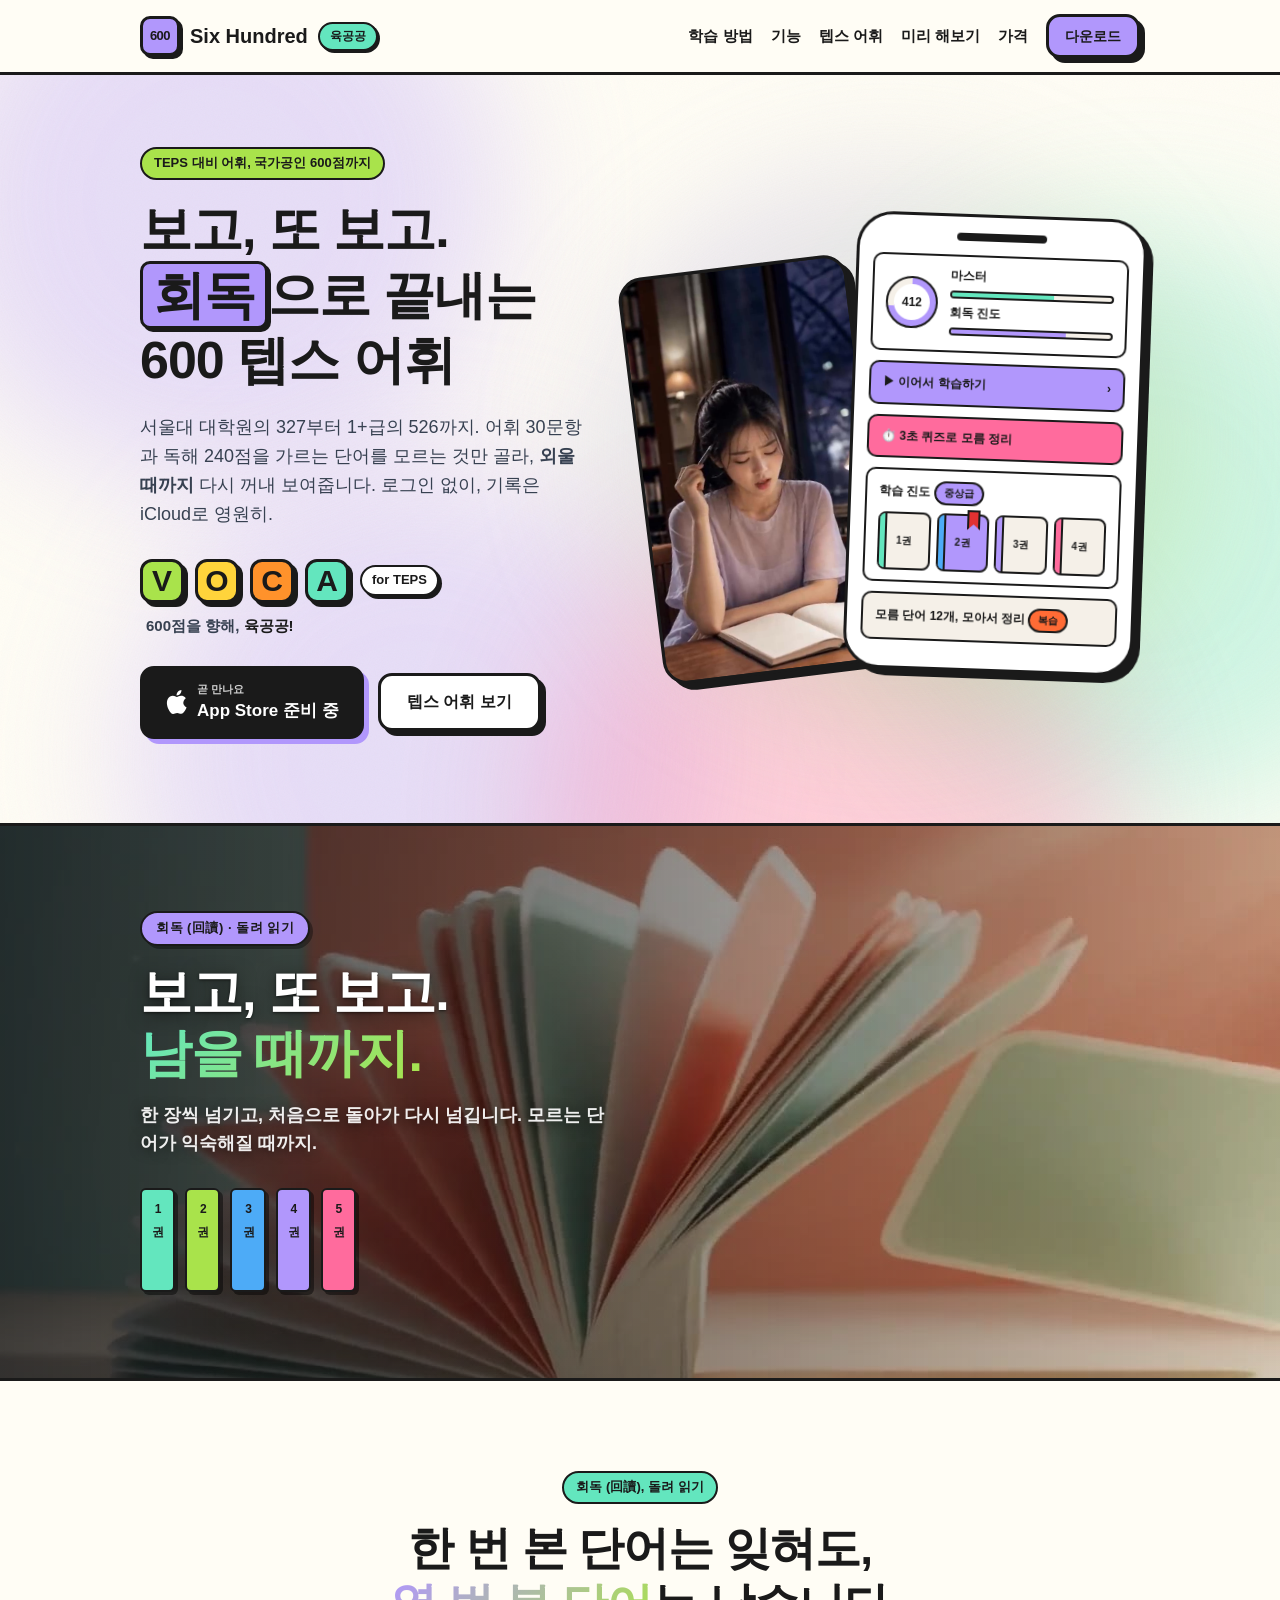
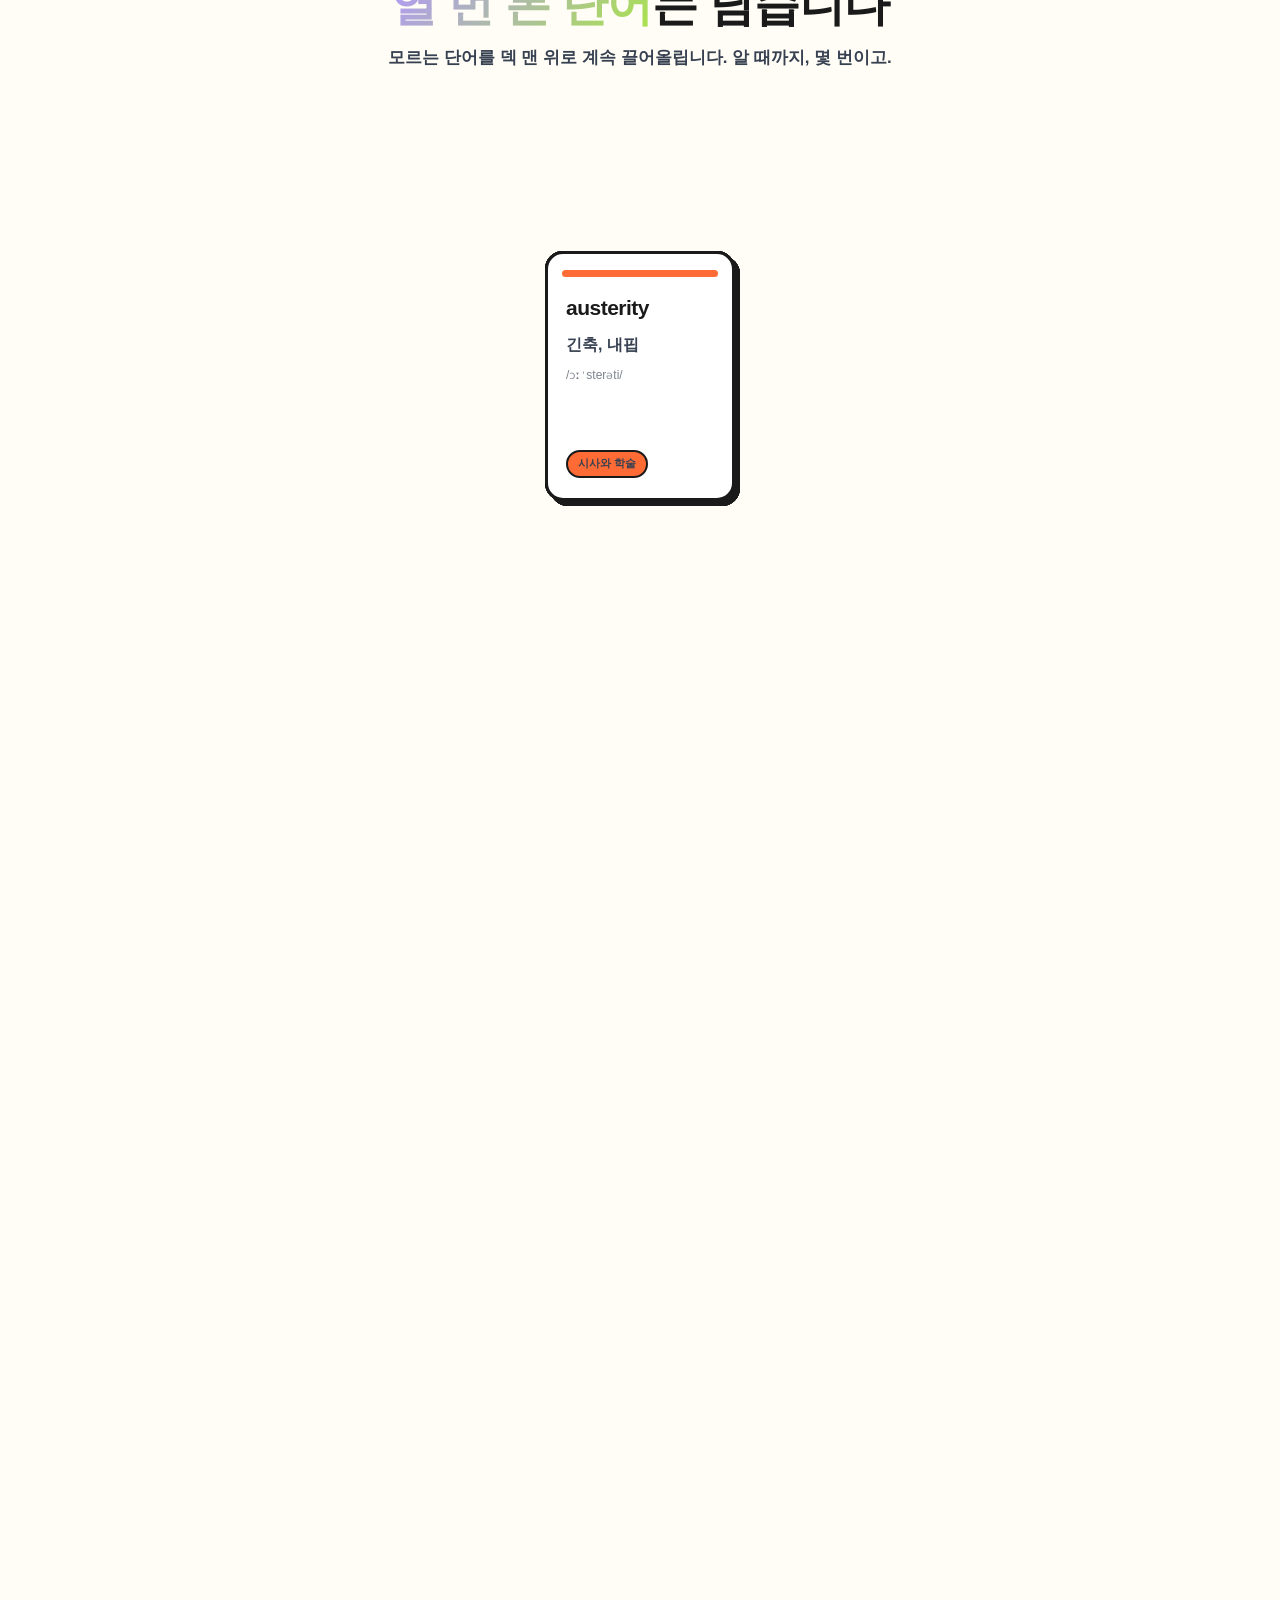
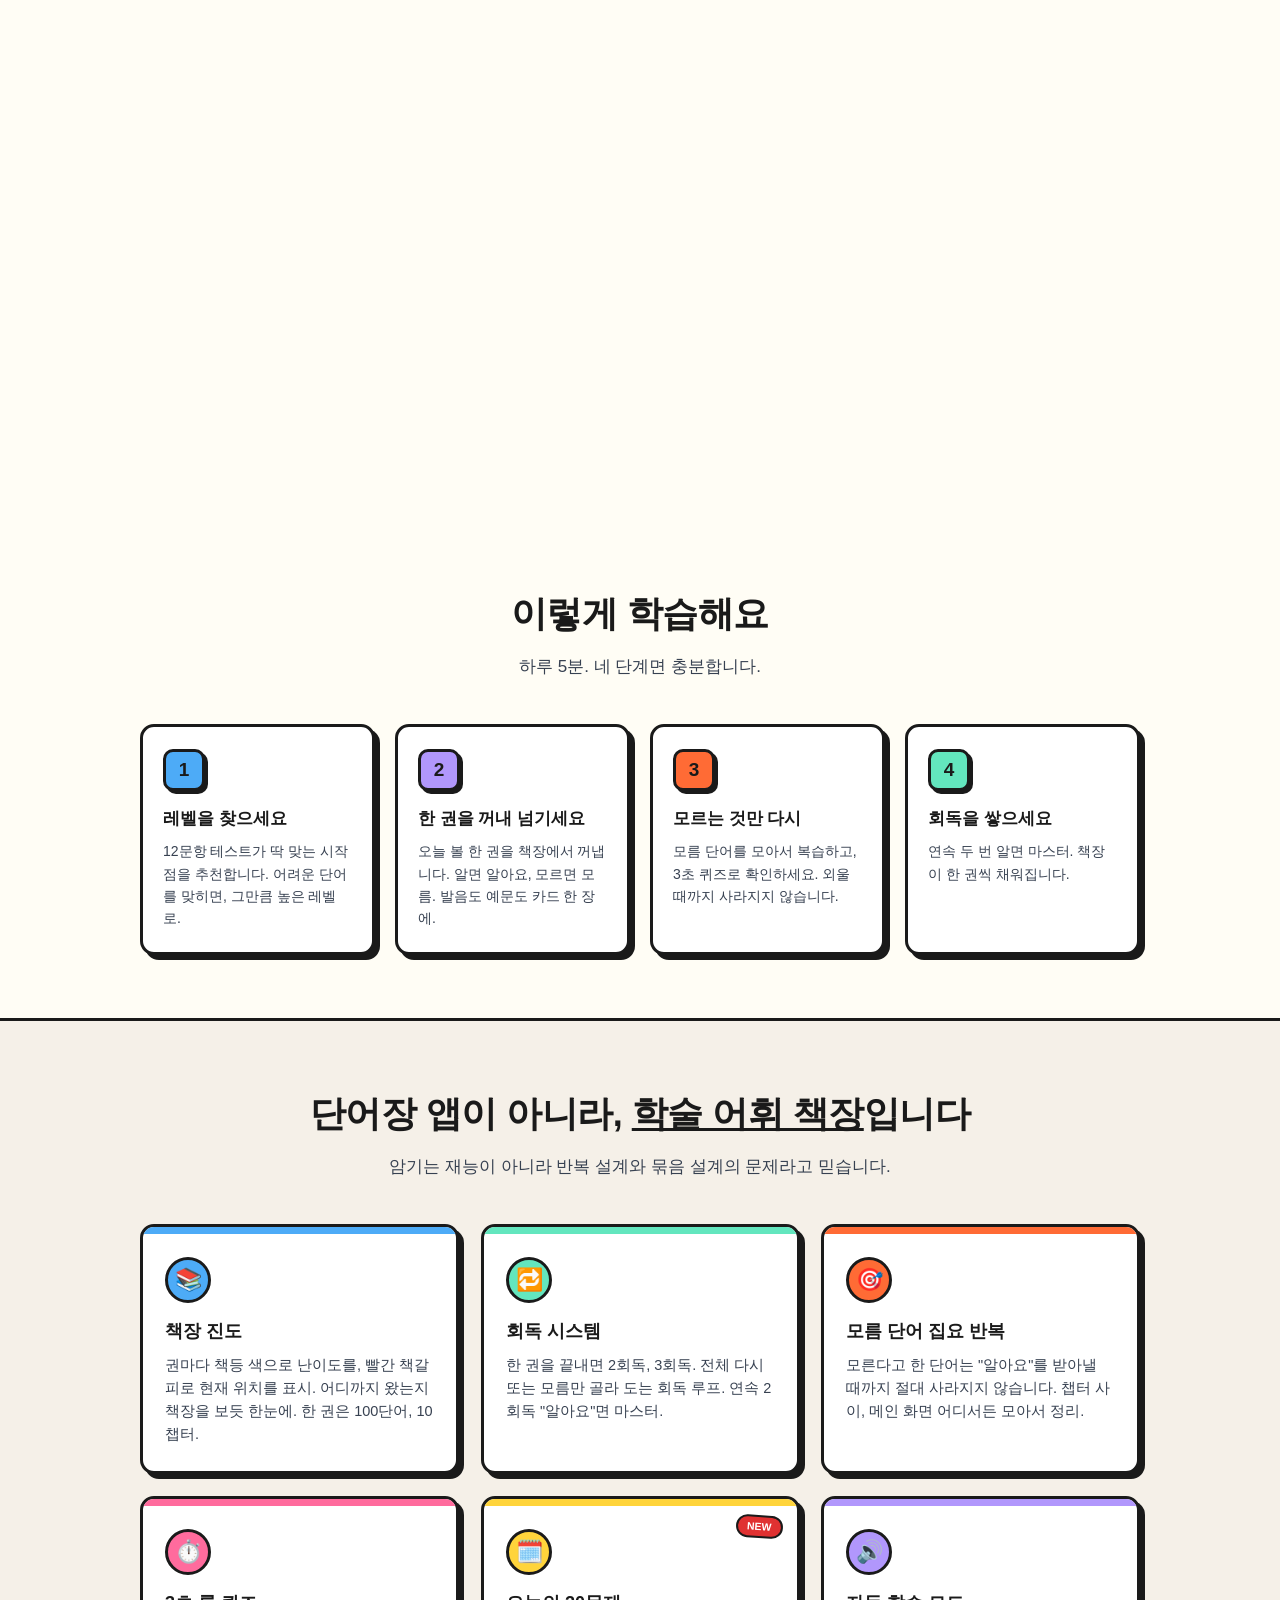
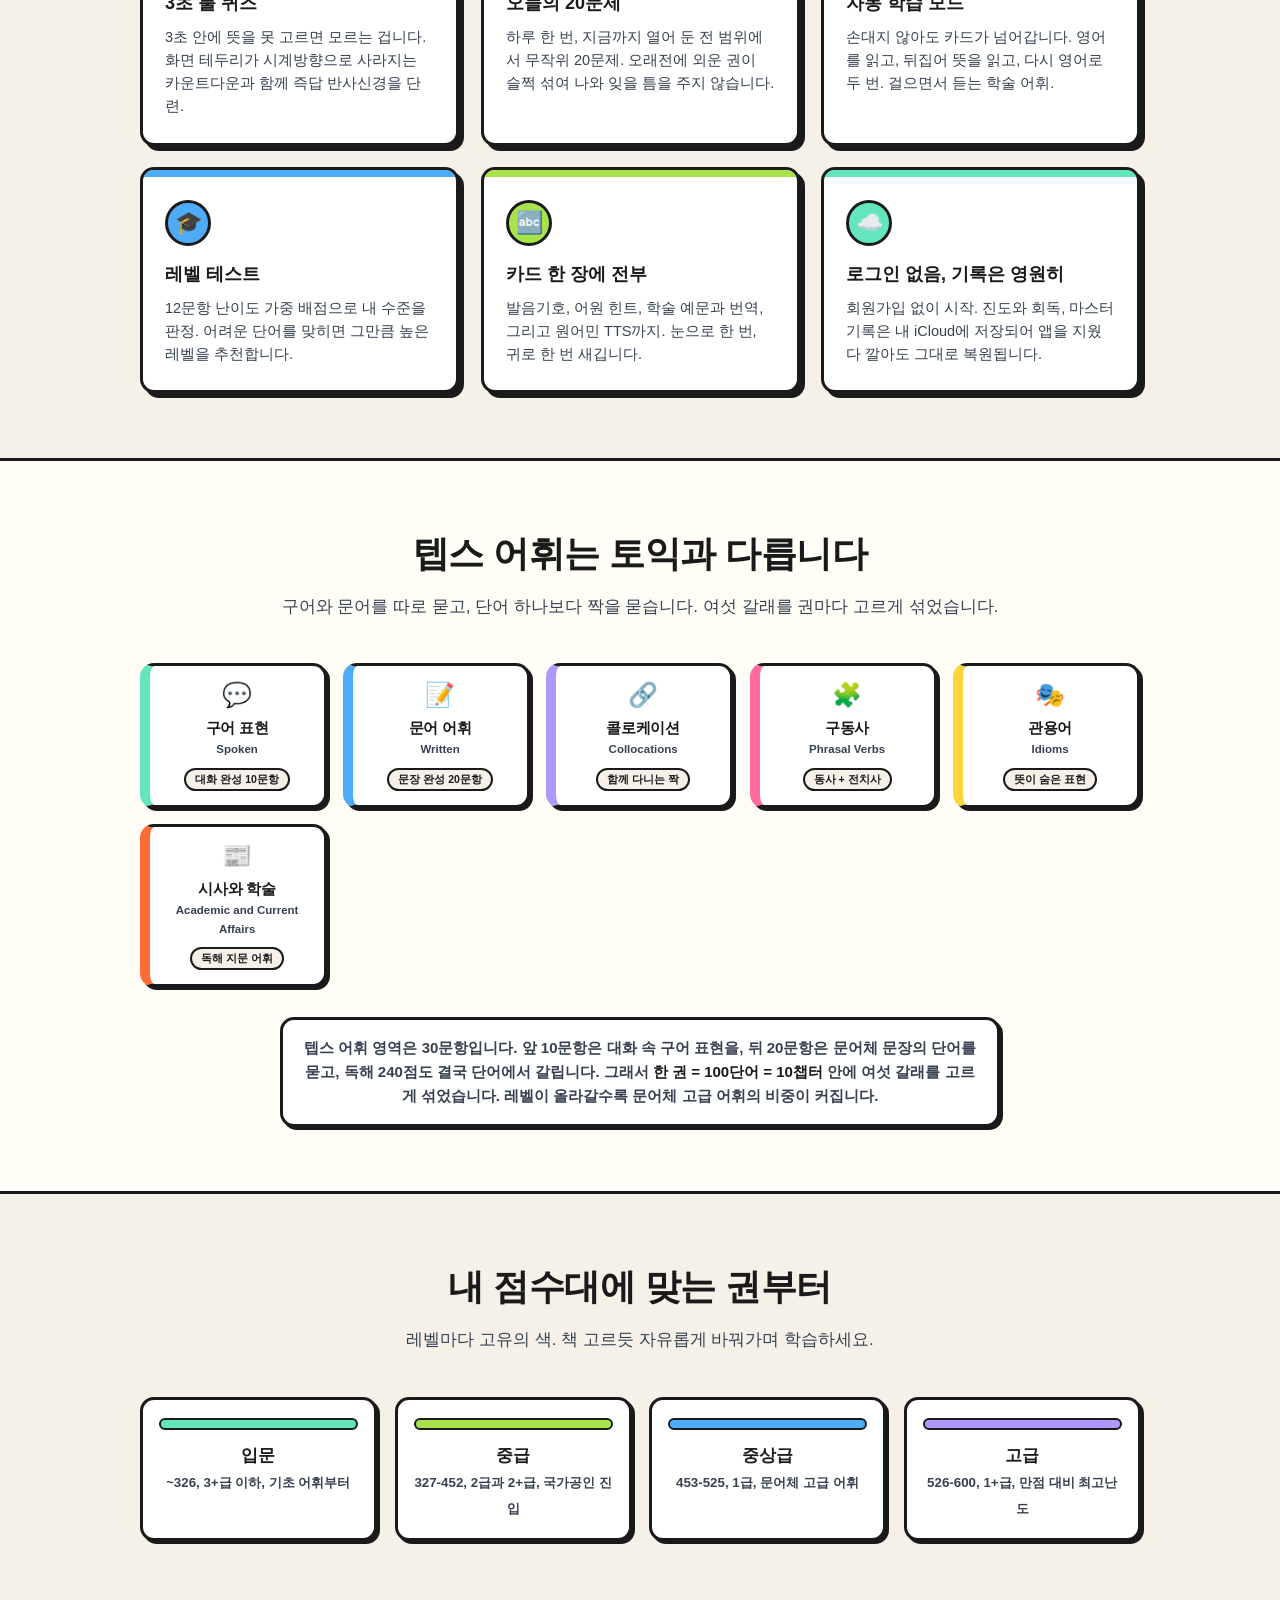
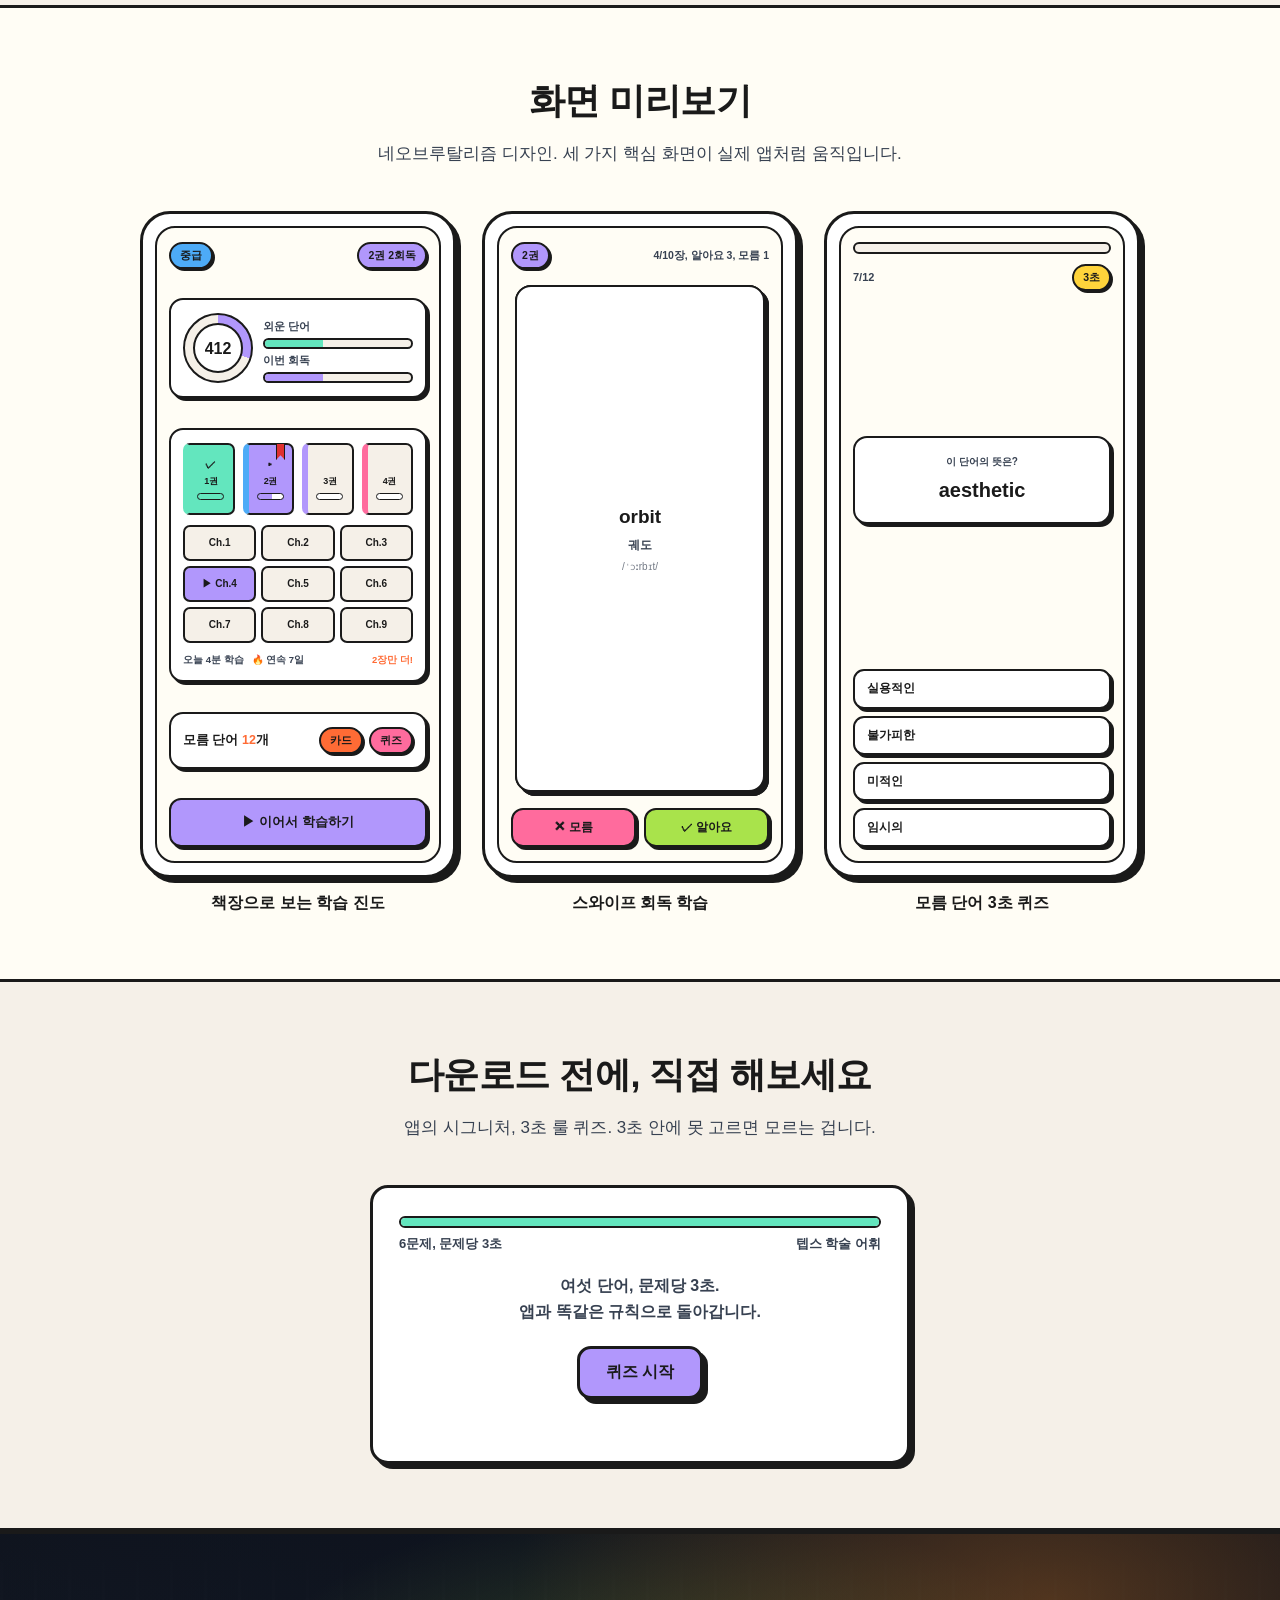
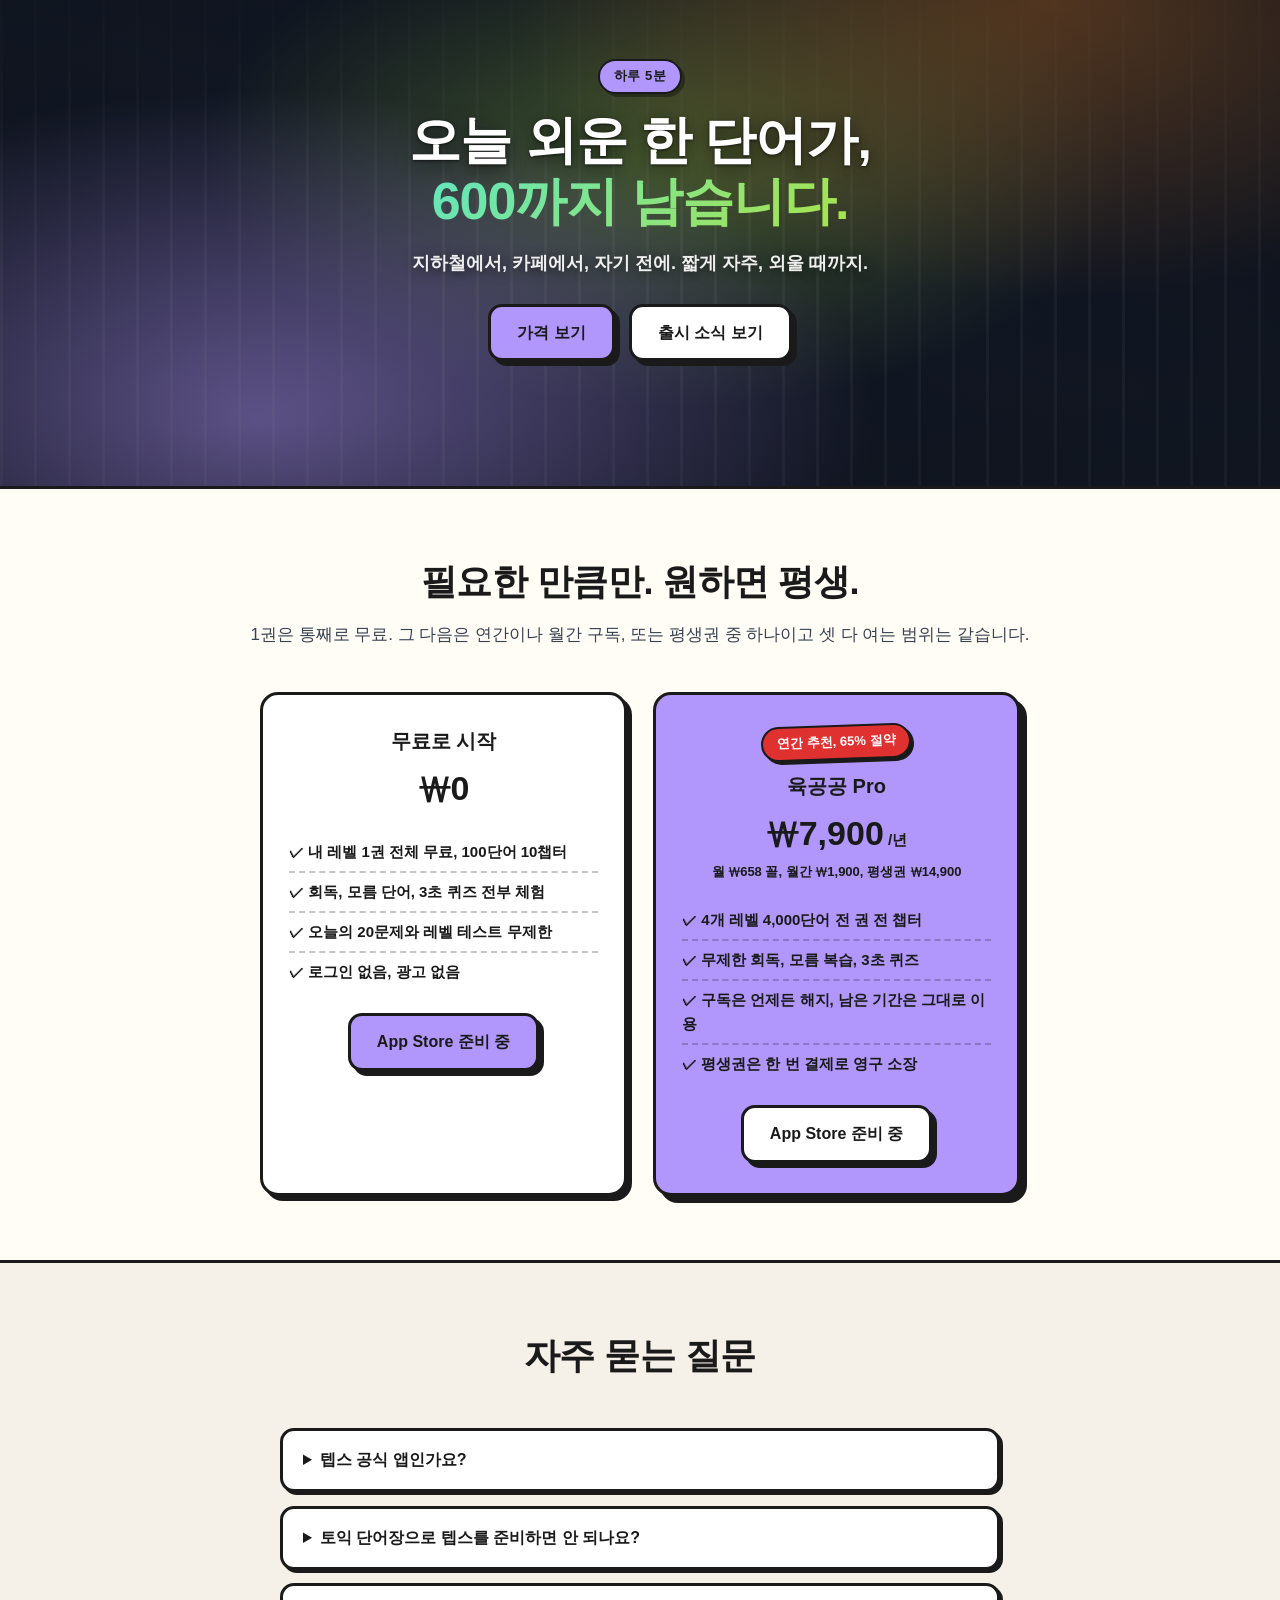
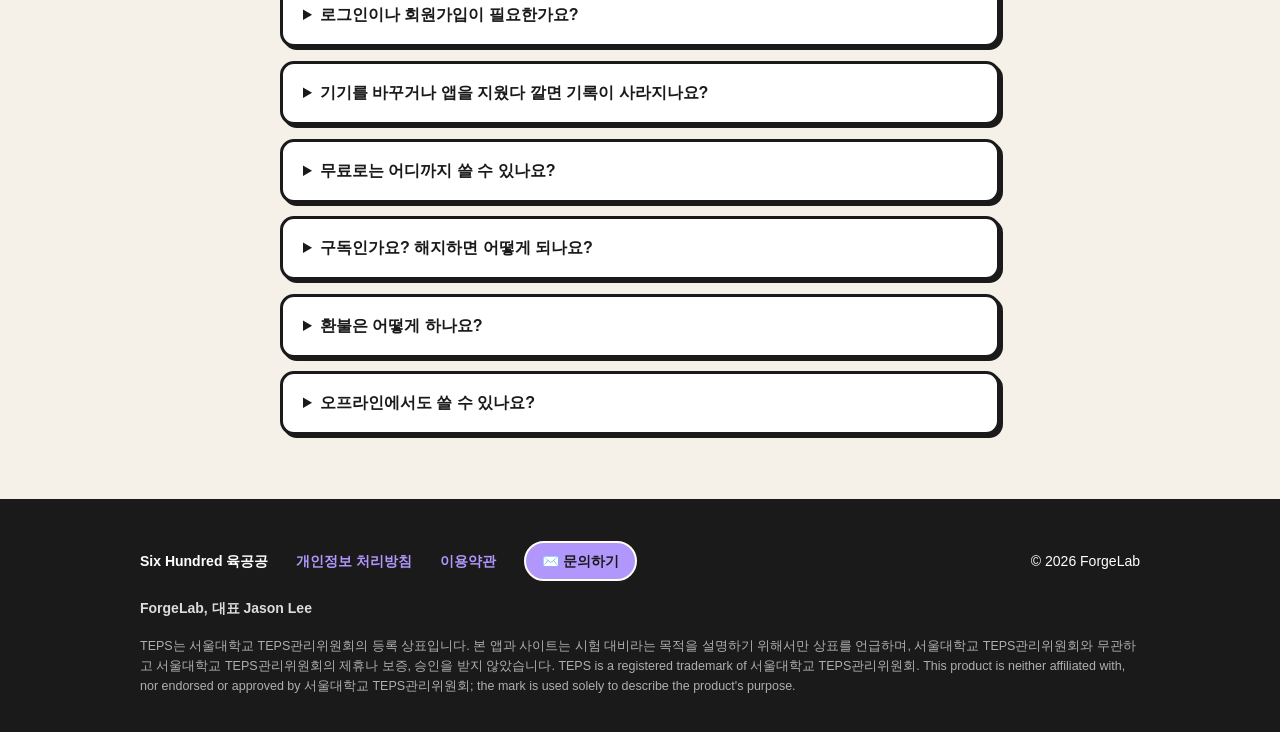
==== commit 11f24e04: "Pricing: ₩1,900 monthly / ₩7,900 yearly / ₩14,900 lifetime Co-Authored-By: Claude Opus 5 <noreply@an" ====
--- a/docs/index.html
+++ b/docs/index.html
@@ -114,6 +114,13 @@
       <span class="kicker">회독 (回讀) · 돌려 읽기</span>
       <h2>보고, 또 보고.<br /><span class="film-hl">남을 때까지.</span></h2>
       <p>한 장씩 넘기고, 처음으로 돌아가 다시 넘깁니다. 모르는 단어가 익숙해질 때까지.</p>
+      <div class="spines" aria-hidden="true">
+        <span class="spine" style="background: var(--mint);">1권</span>
+        <span class="spine" style="background: var(--lime);">2권</span>
+        <span class="spine" style="background: var(--blue);">3권</span>
+        <span class="spine" style="background: var(--lavender);">4권</span>
+        <span class="spine" style="background: var(--pink);">5권</span>
+      </div>
     </div>
   </div>
 </section>
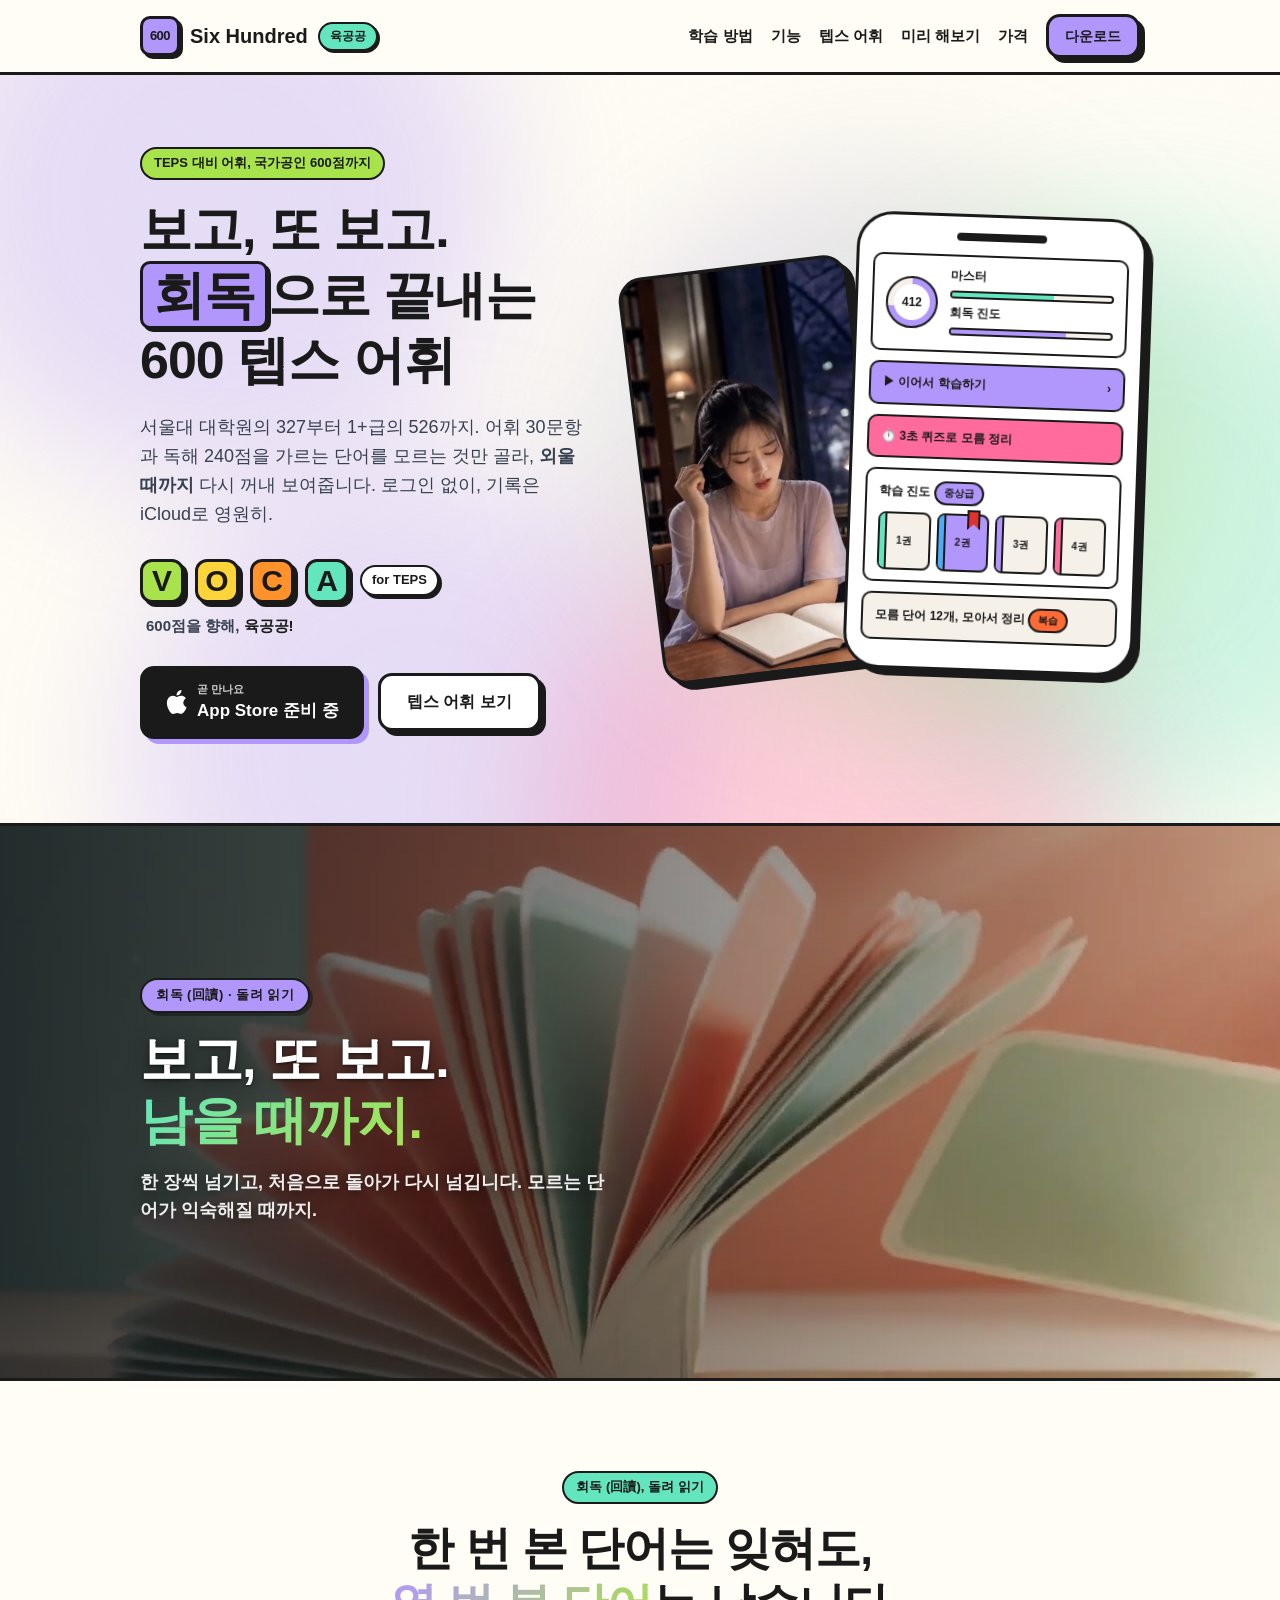
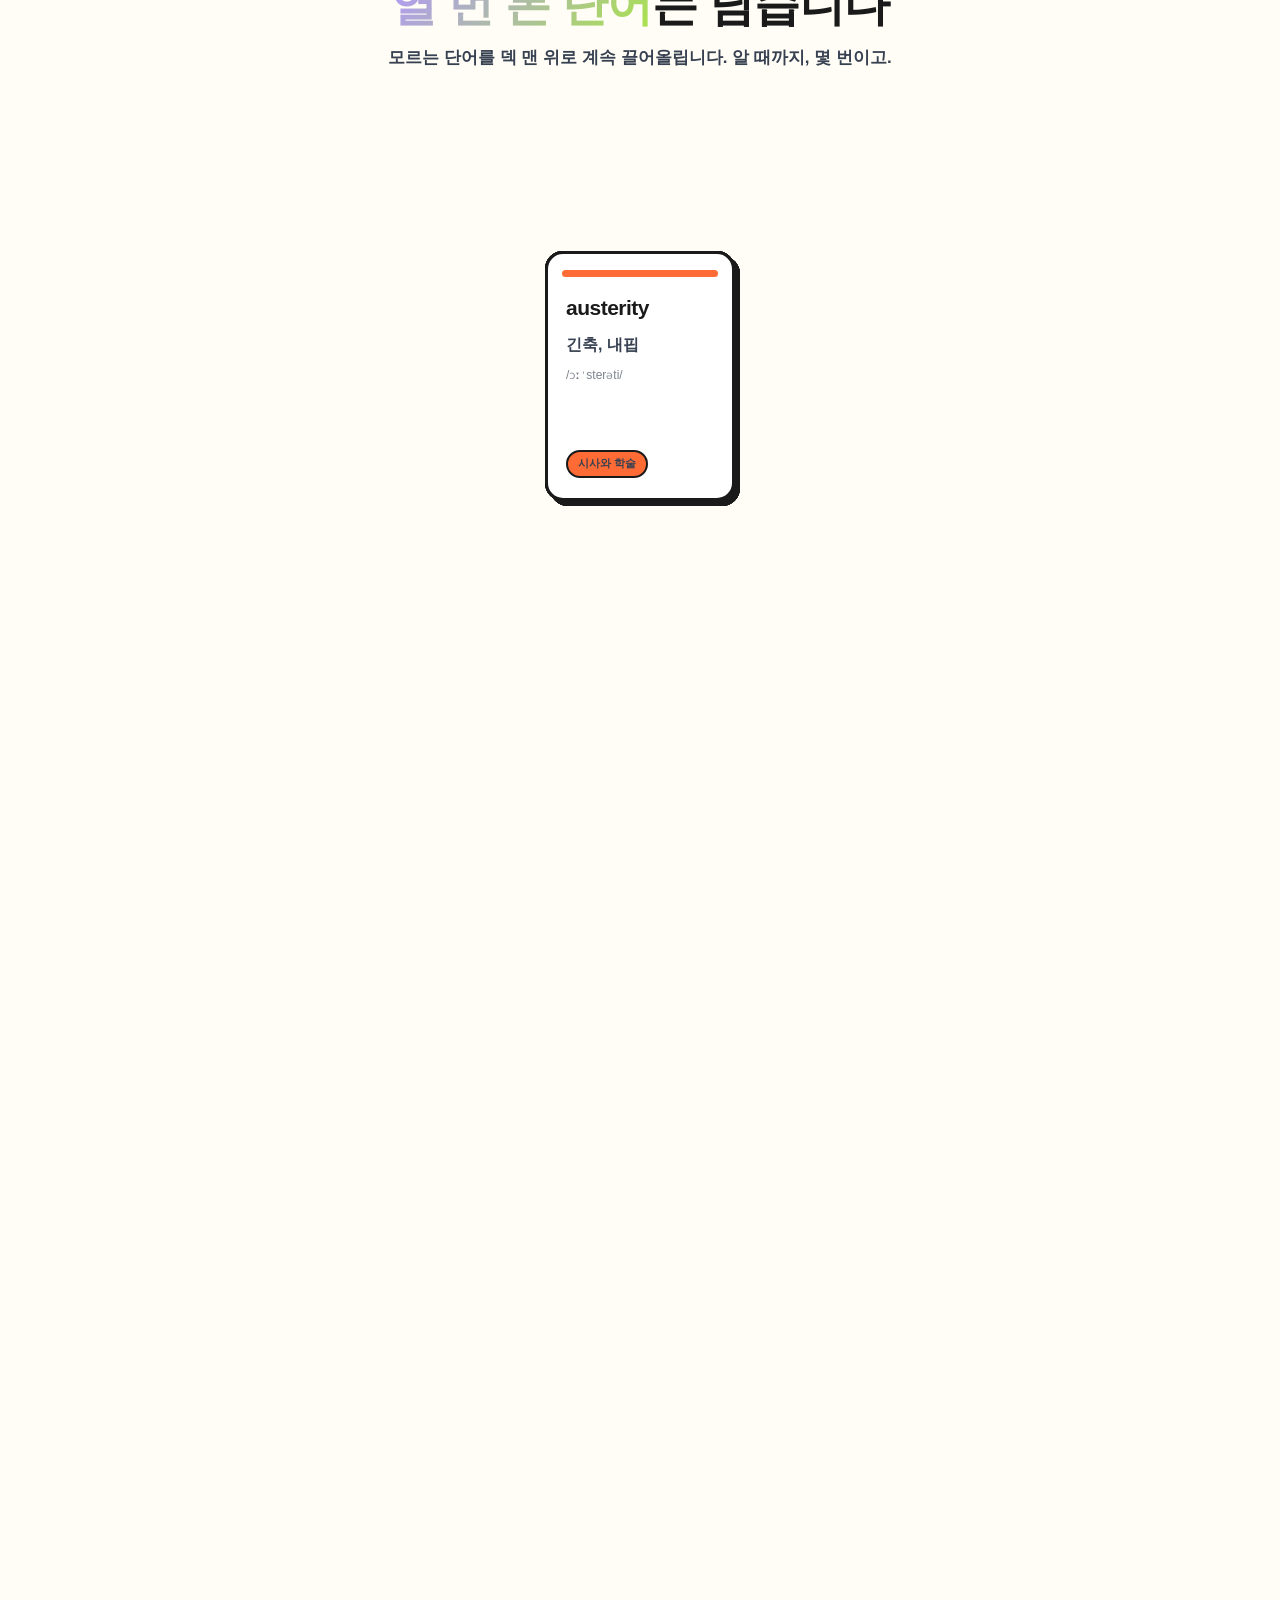
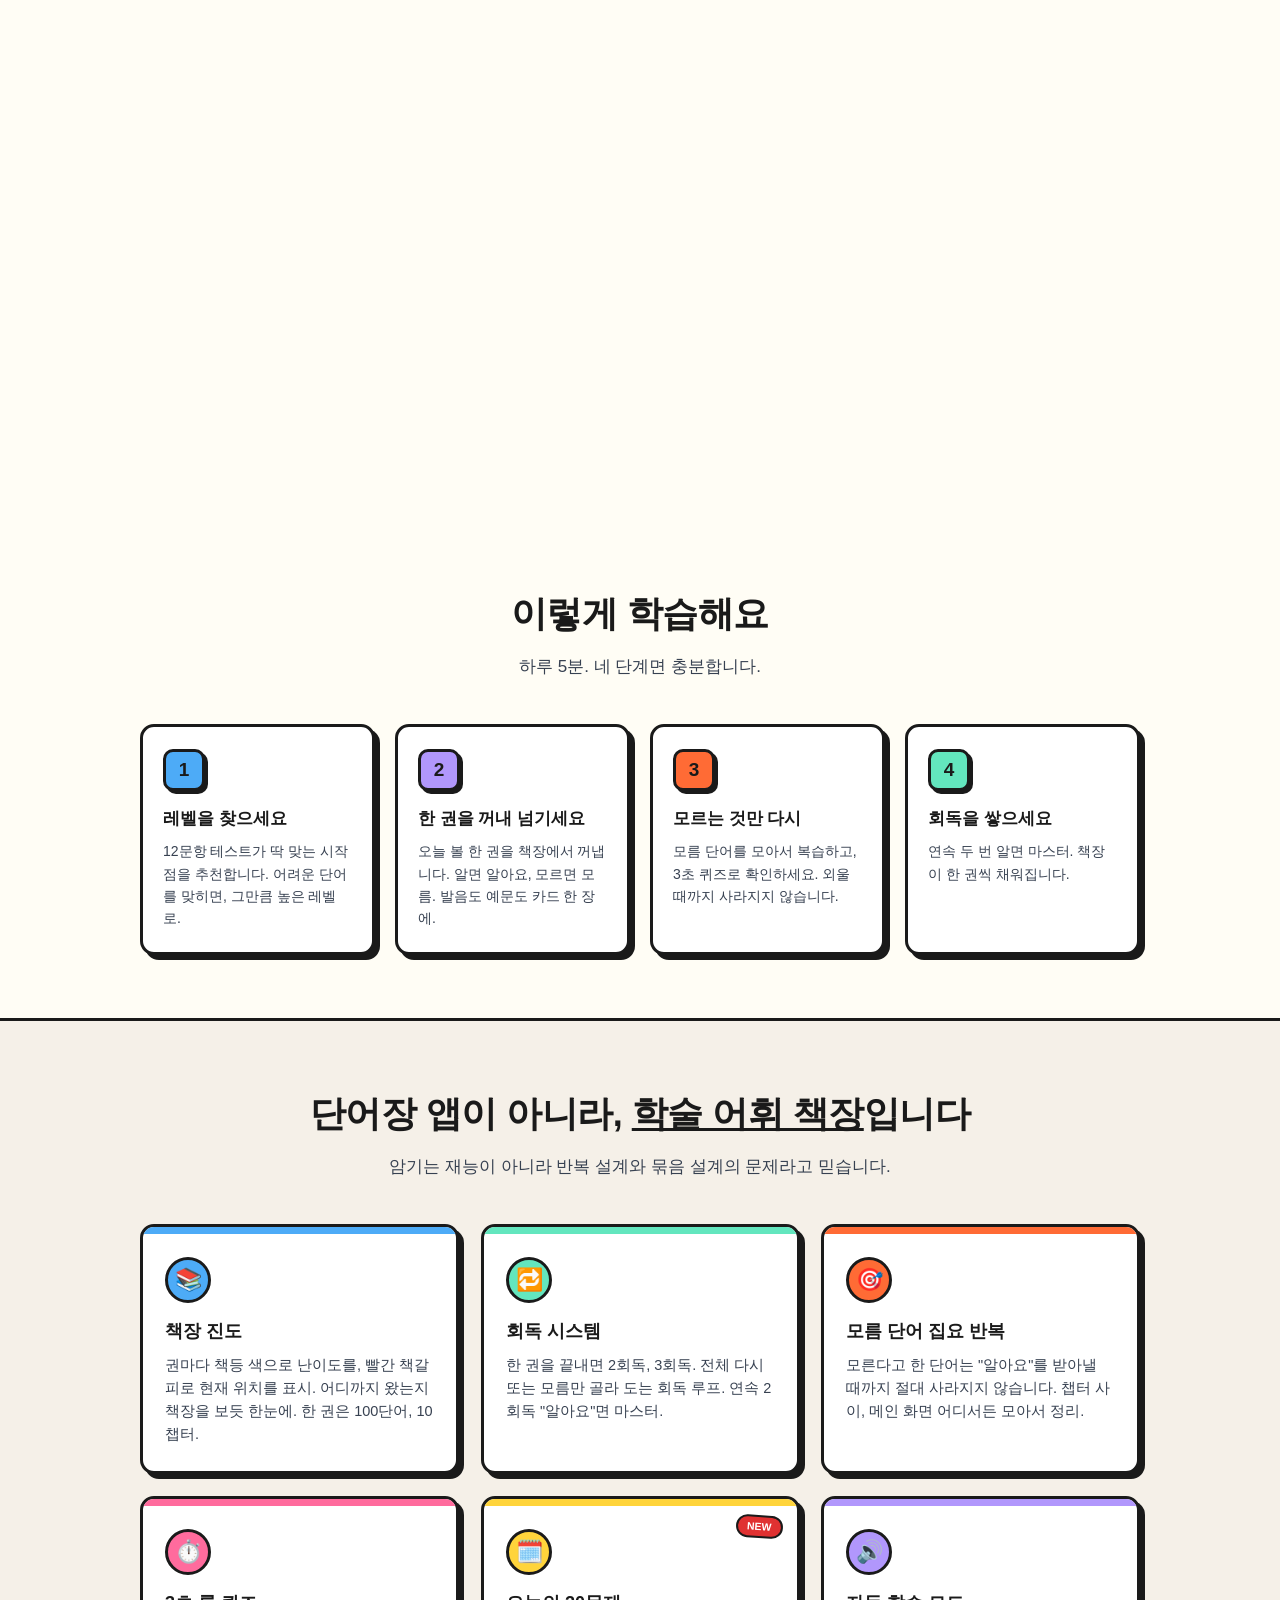
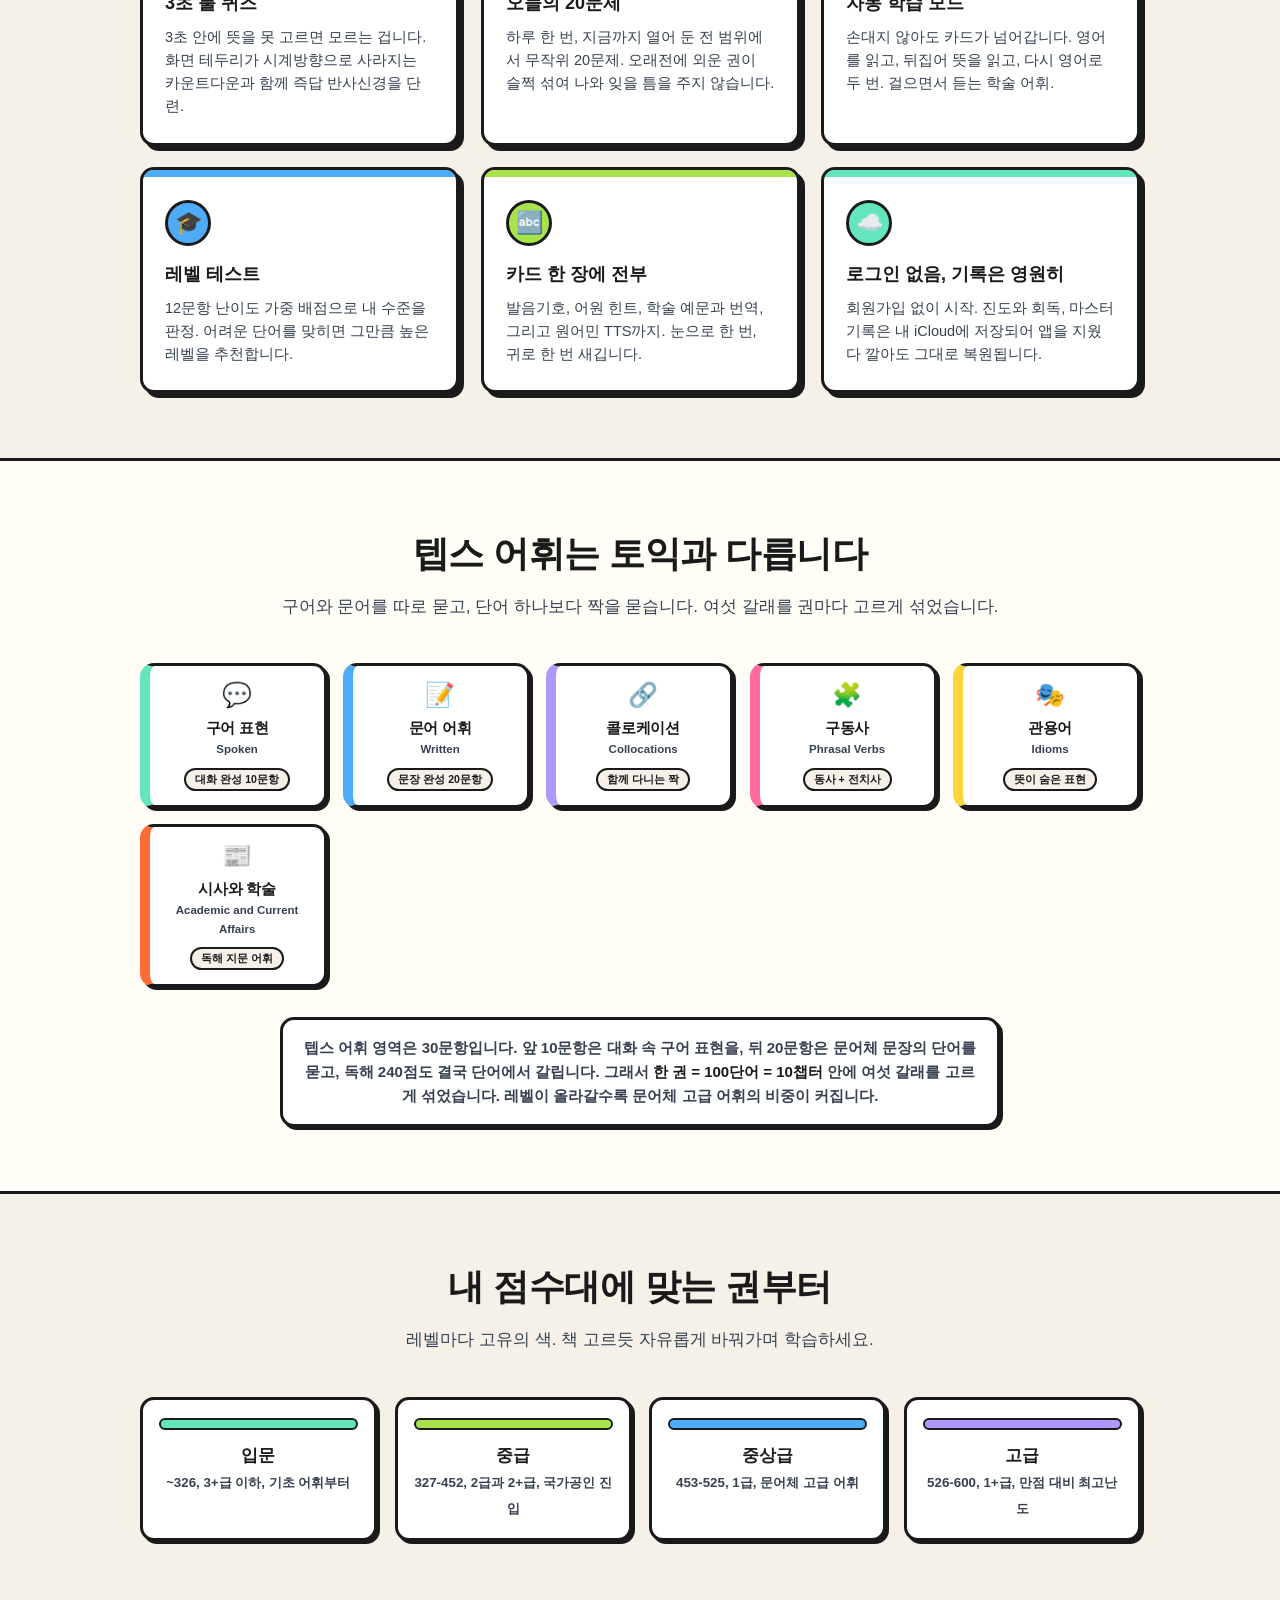
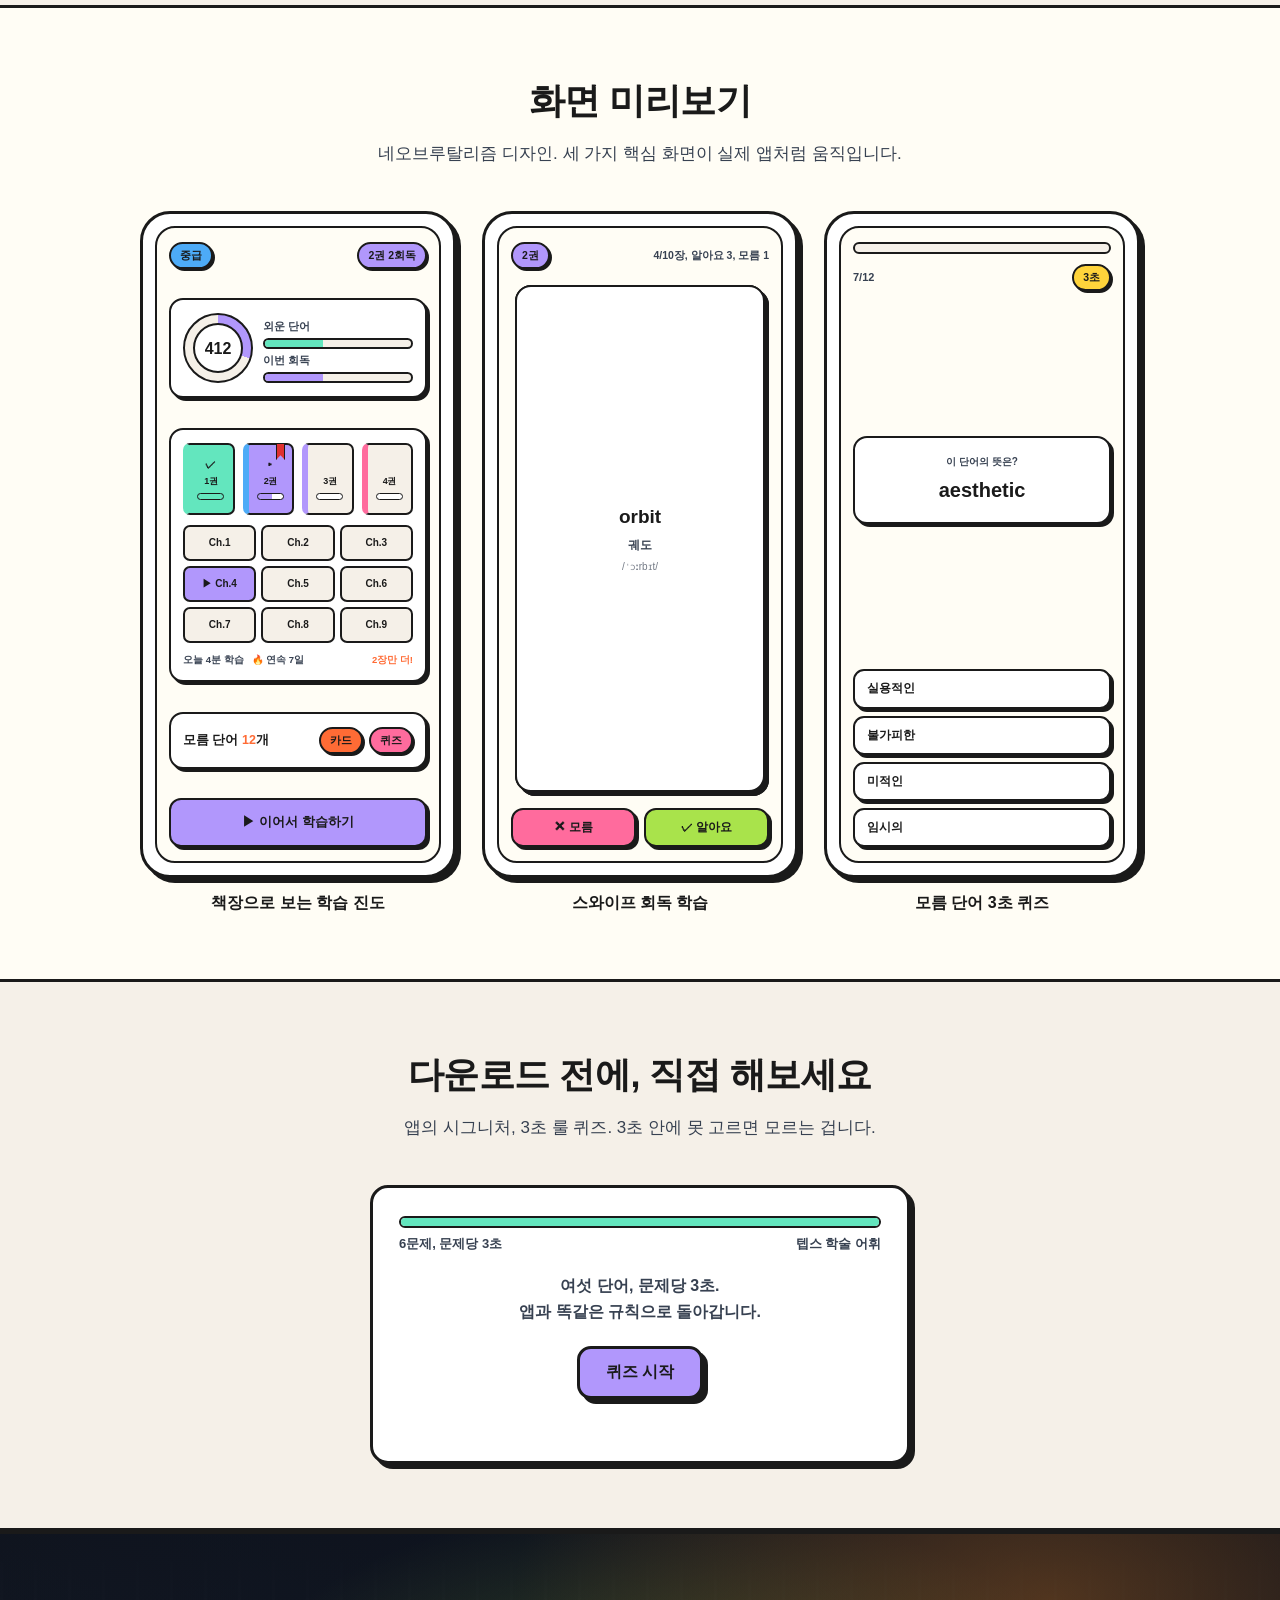
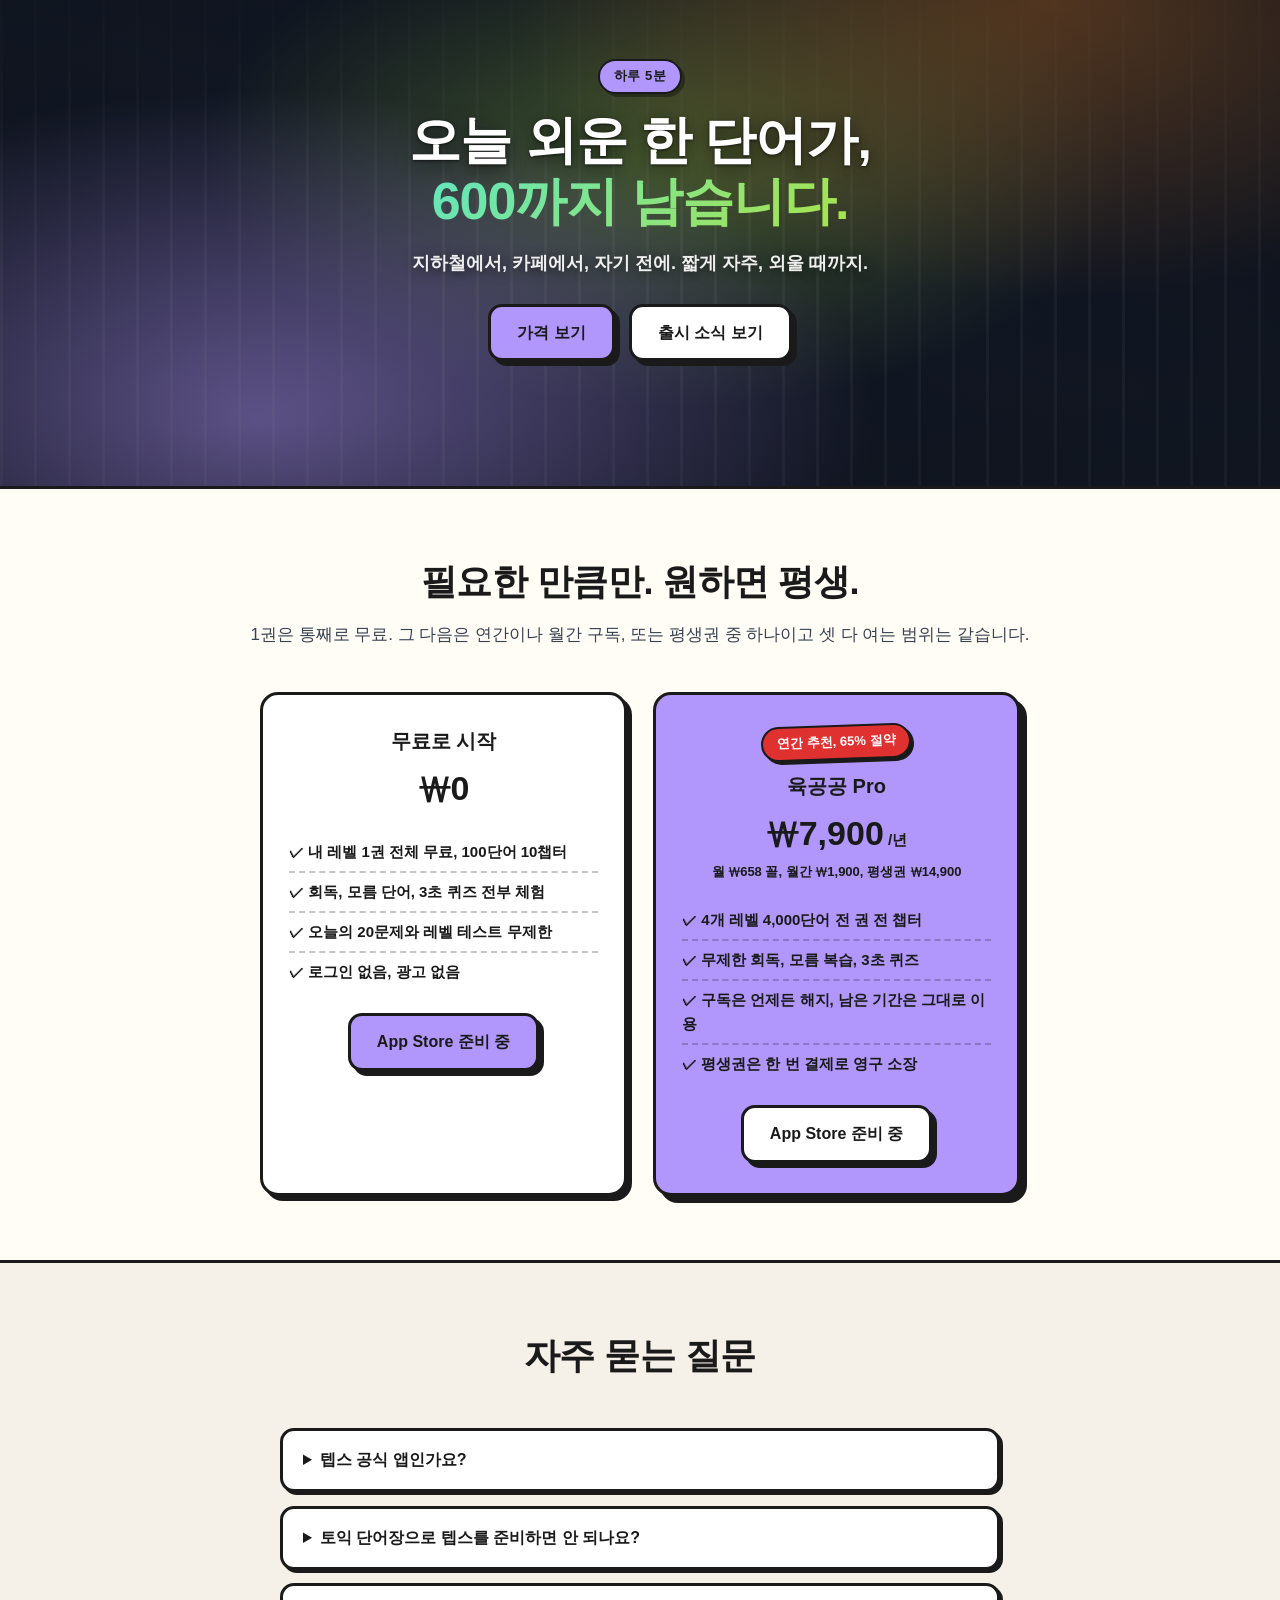
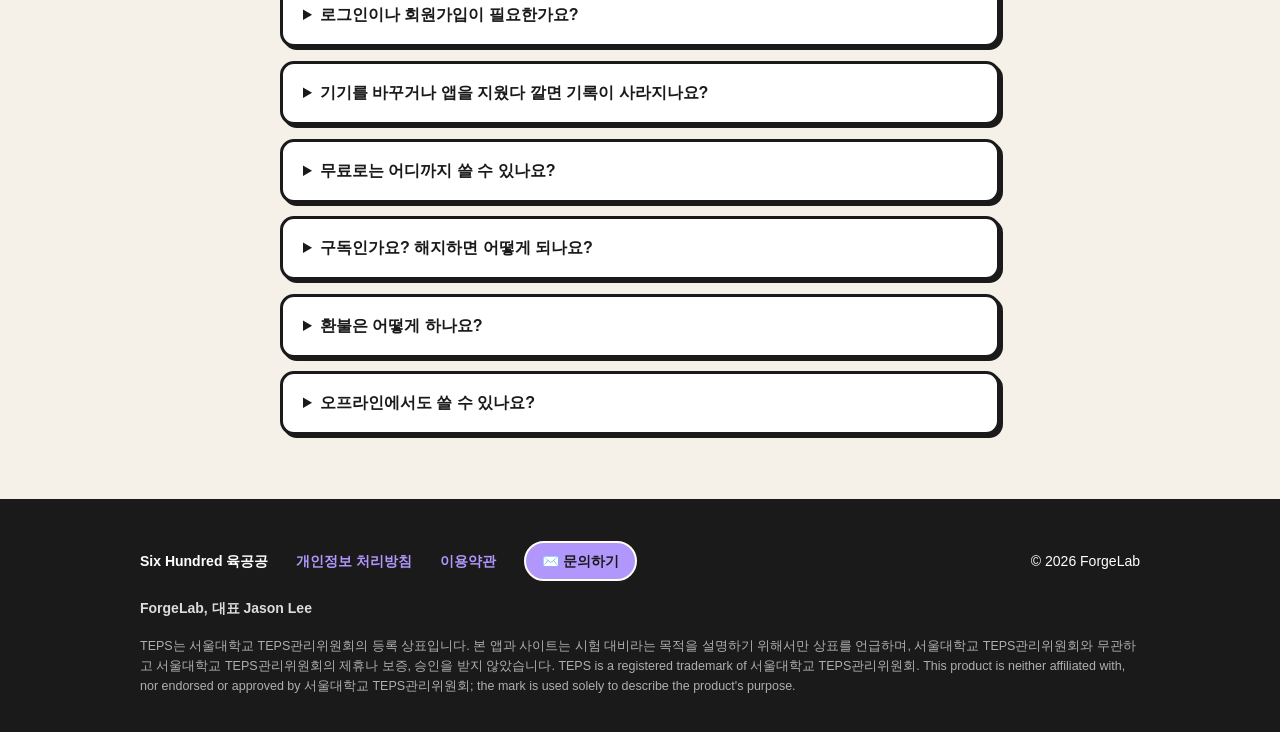
==== commit fbc7c9a9: "Site: drop the book-spine row under the wide film, as on 구구공 Co-Authored-By: Claude Opus 5 <noreply@" ====
--- a/docs/index.html
+++ b/docs/index.html
@@ -114,13 +114,6 @@
       <span class="kicker">회독 (回讀) · 돌려 읽기</span>
       <h2>보고, 또 보고.<br /><span class="film-hl">남을 때까지.</span></h2>
       <p>한 장씩 넘기고, 처음으로 돌아가 다시 넘깁니다. 모르는 단어가 익숙해질 때까지.</p>
-      <div class="spines" aria-hidden="true">
-        <span class="spine" style="background: var(--mint);">1권</span>
-        <span class="spine" style="background: var(--lime);">2권</span>
-        <span class="spine" style="background: var(--blue);">3권</span>
-        <span class="spine" style="background: var(--lavender);">4권</span>
-        <span class="spine" style="background: var(--pink);">5권</span>
-      </div>
     </div>
   </div>
 </section>
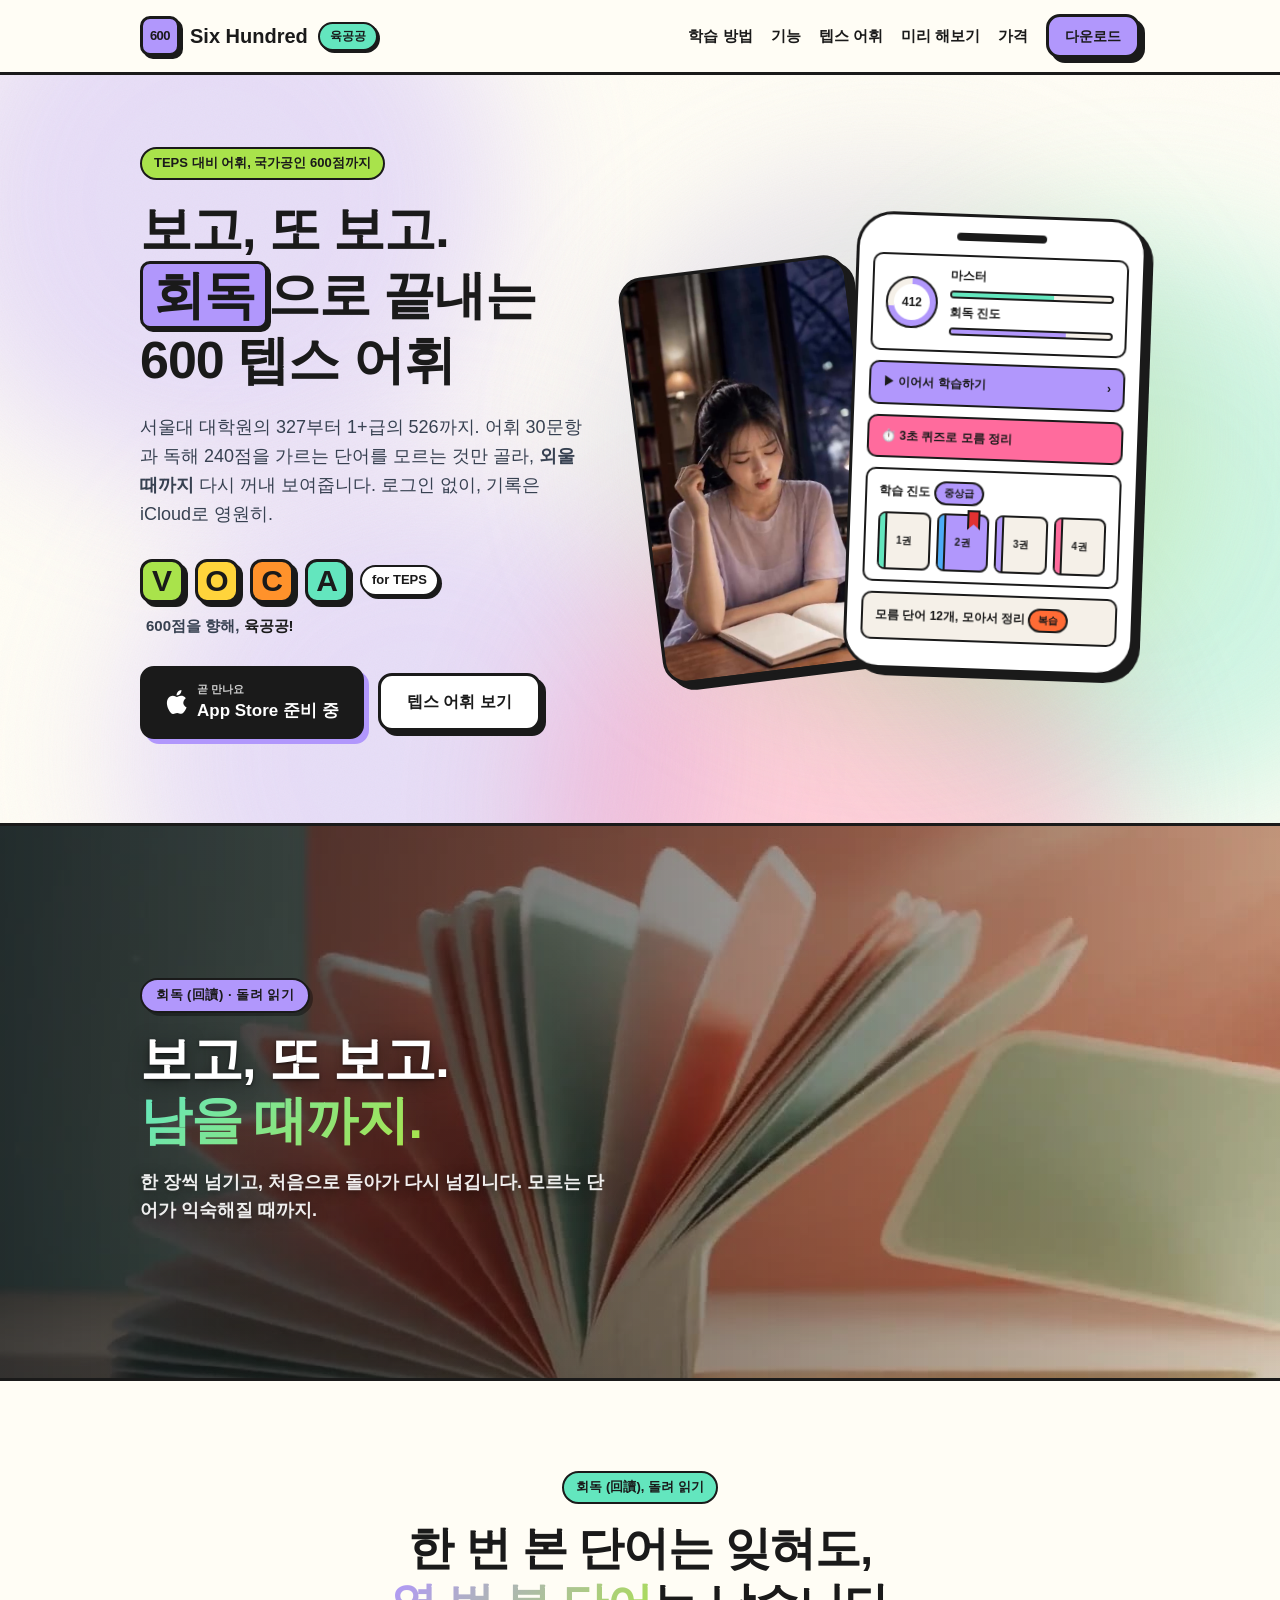
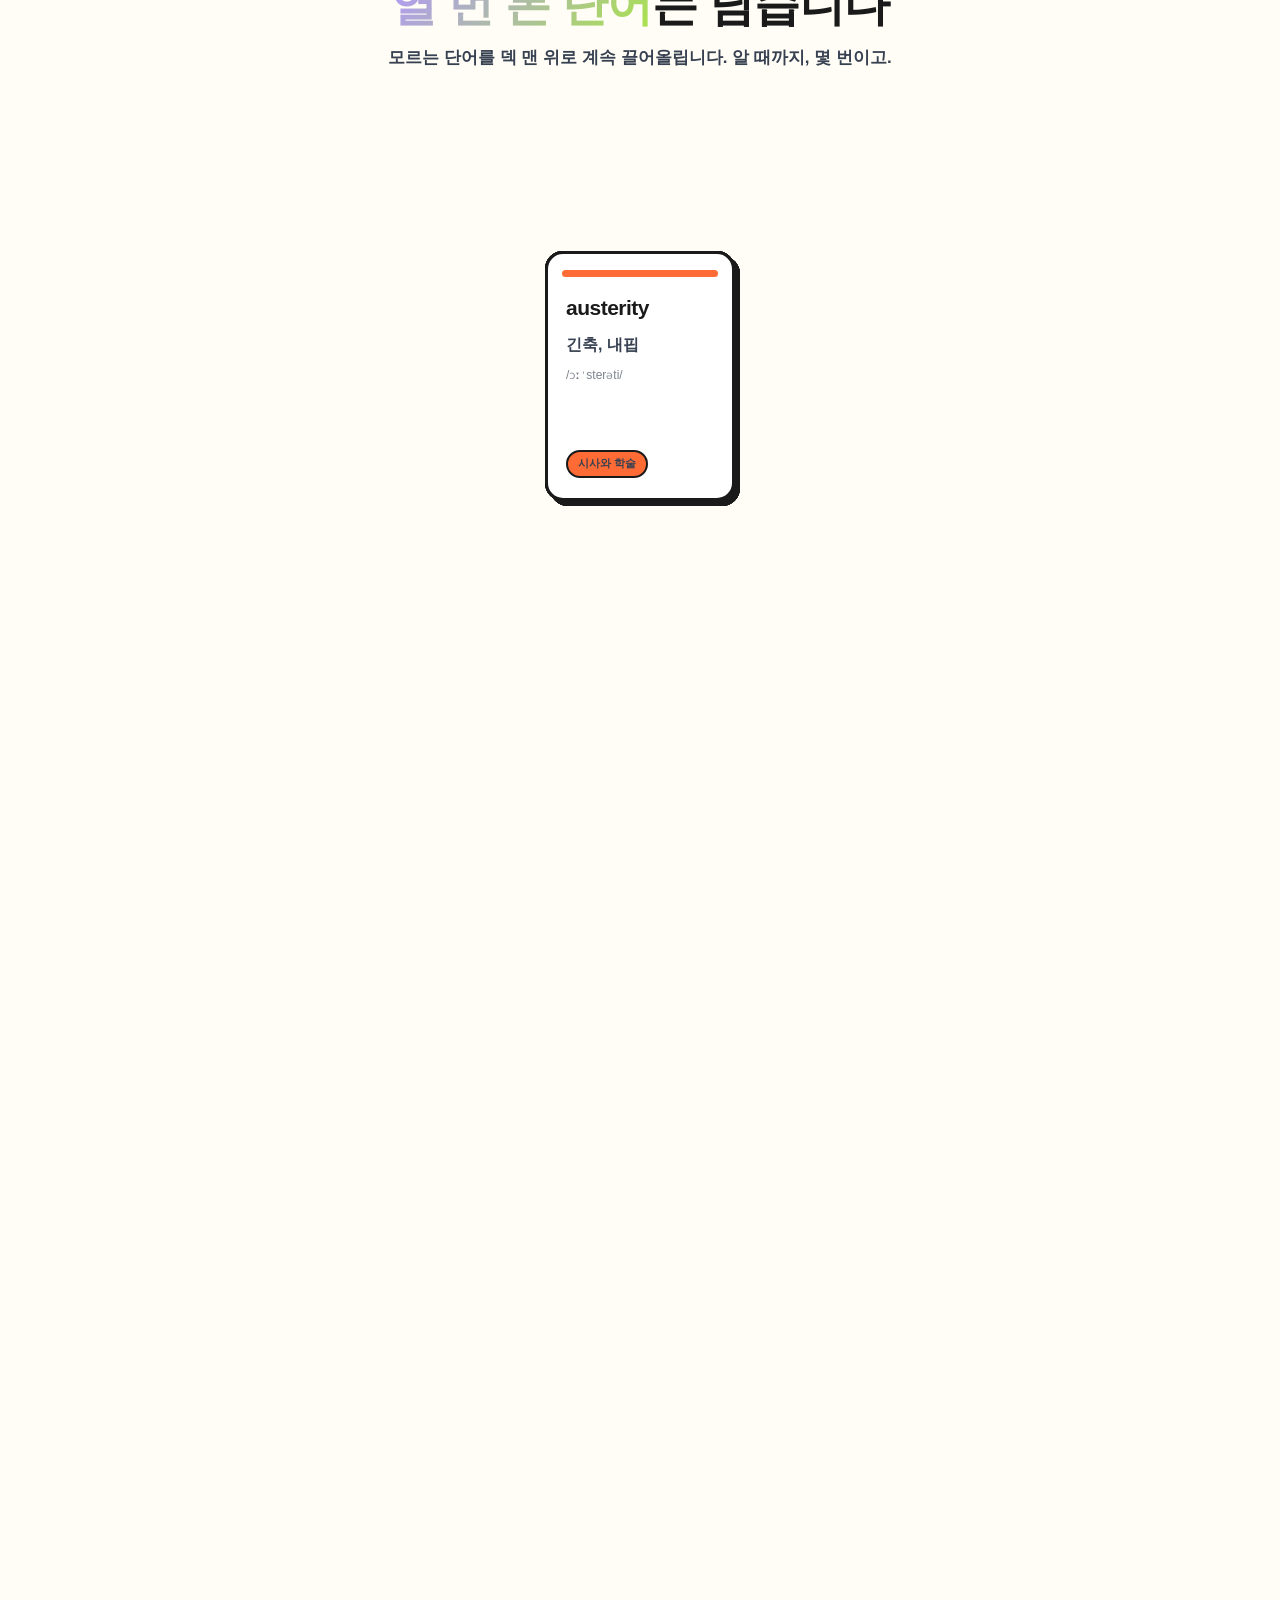
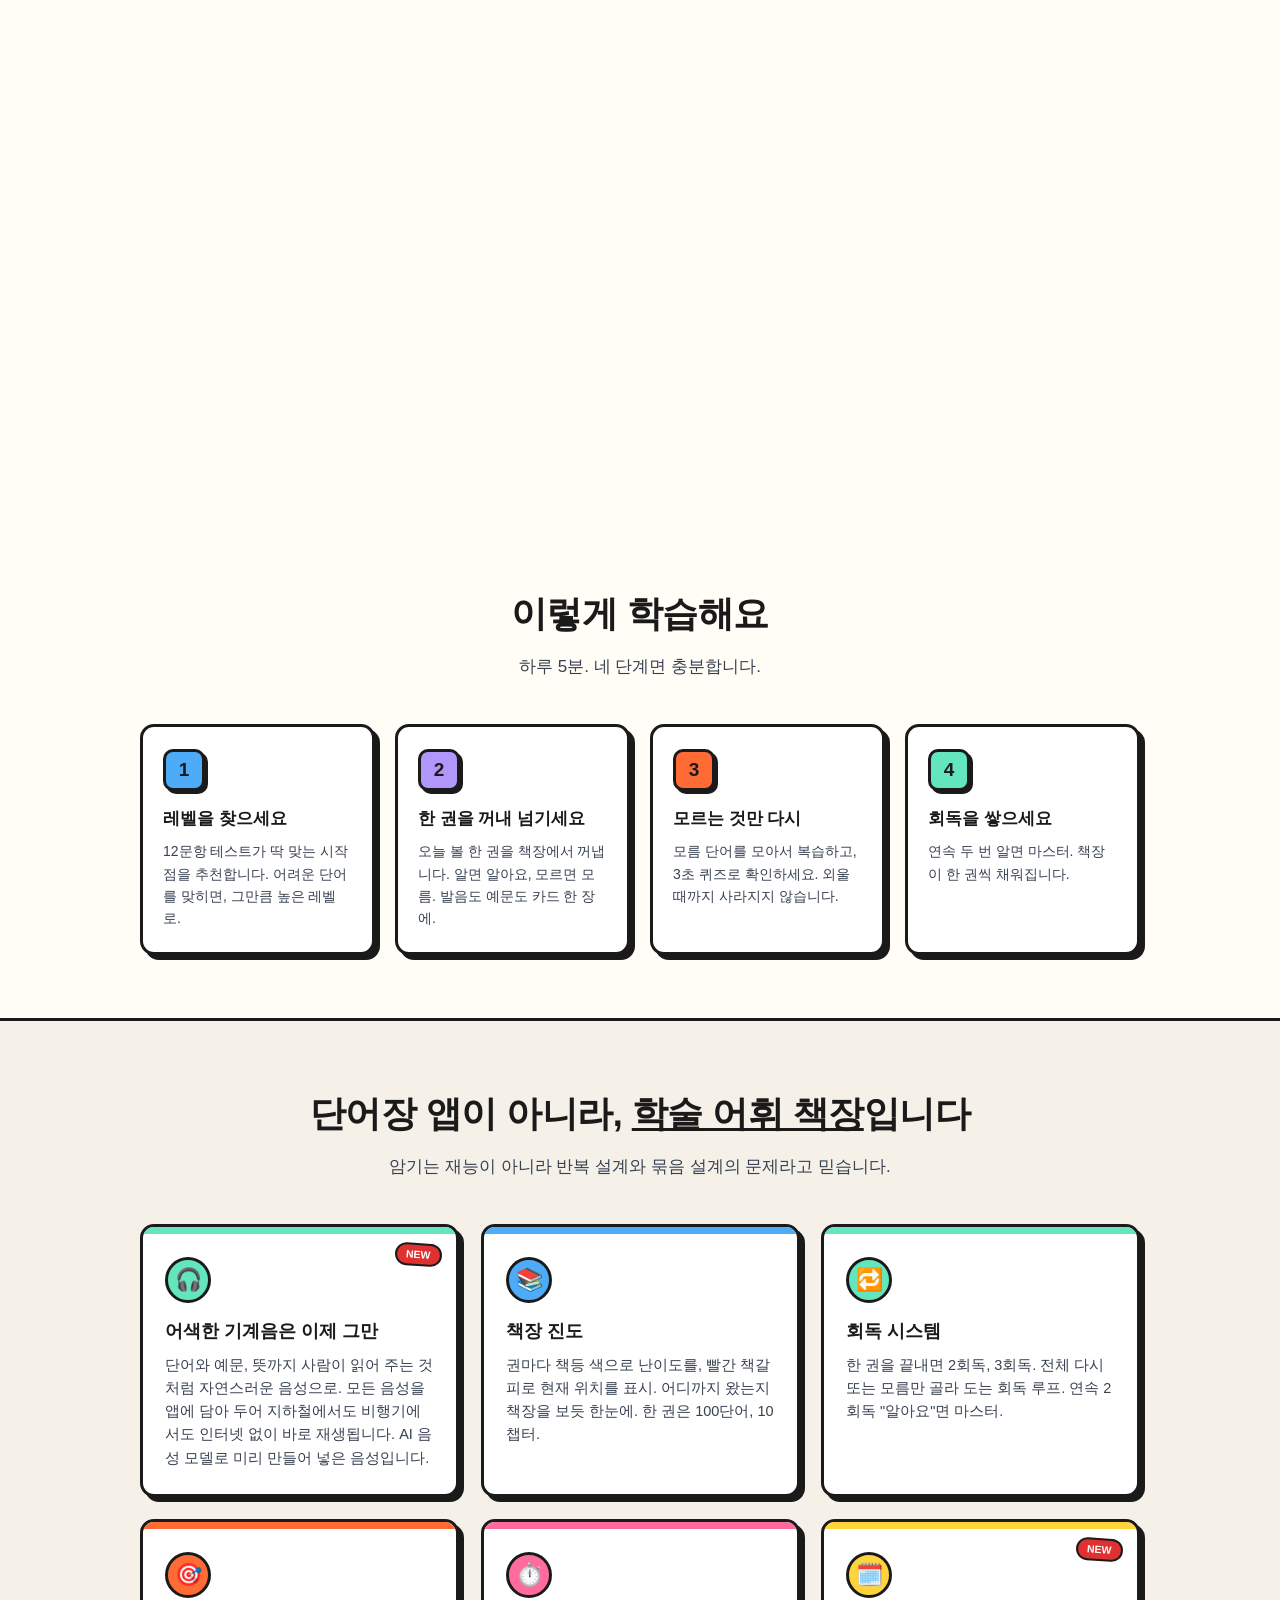
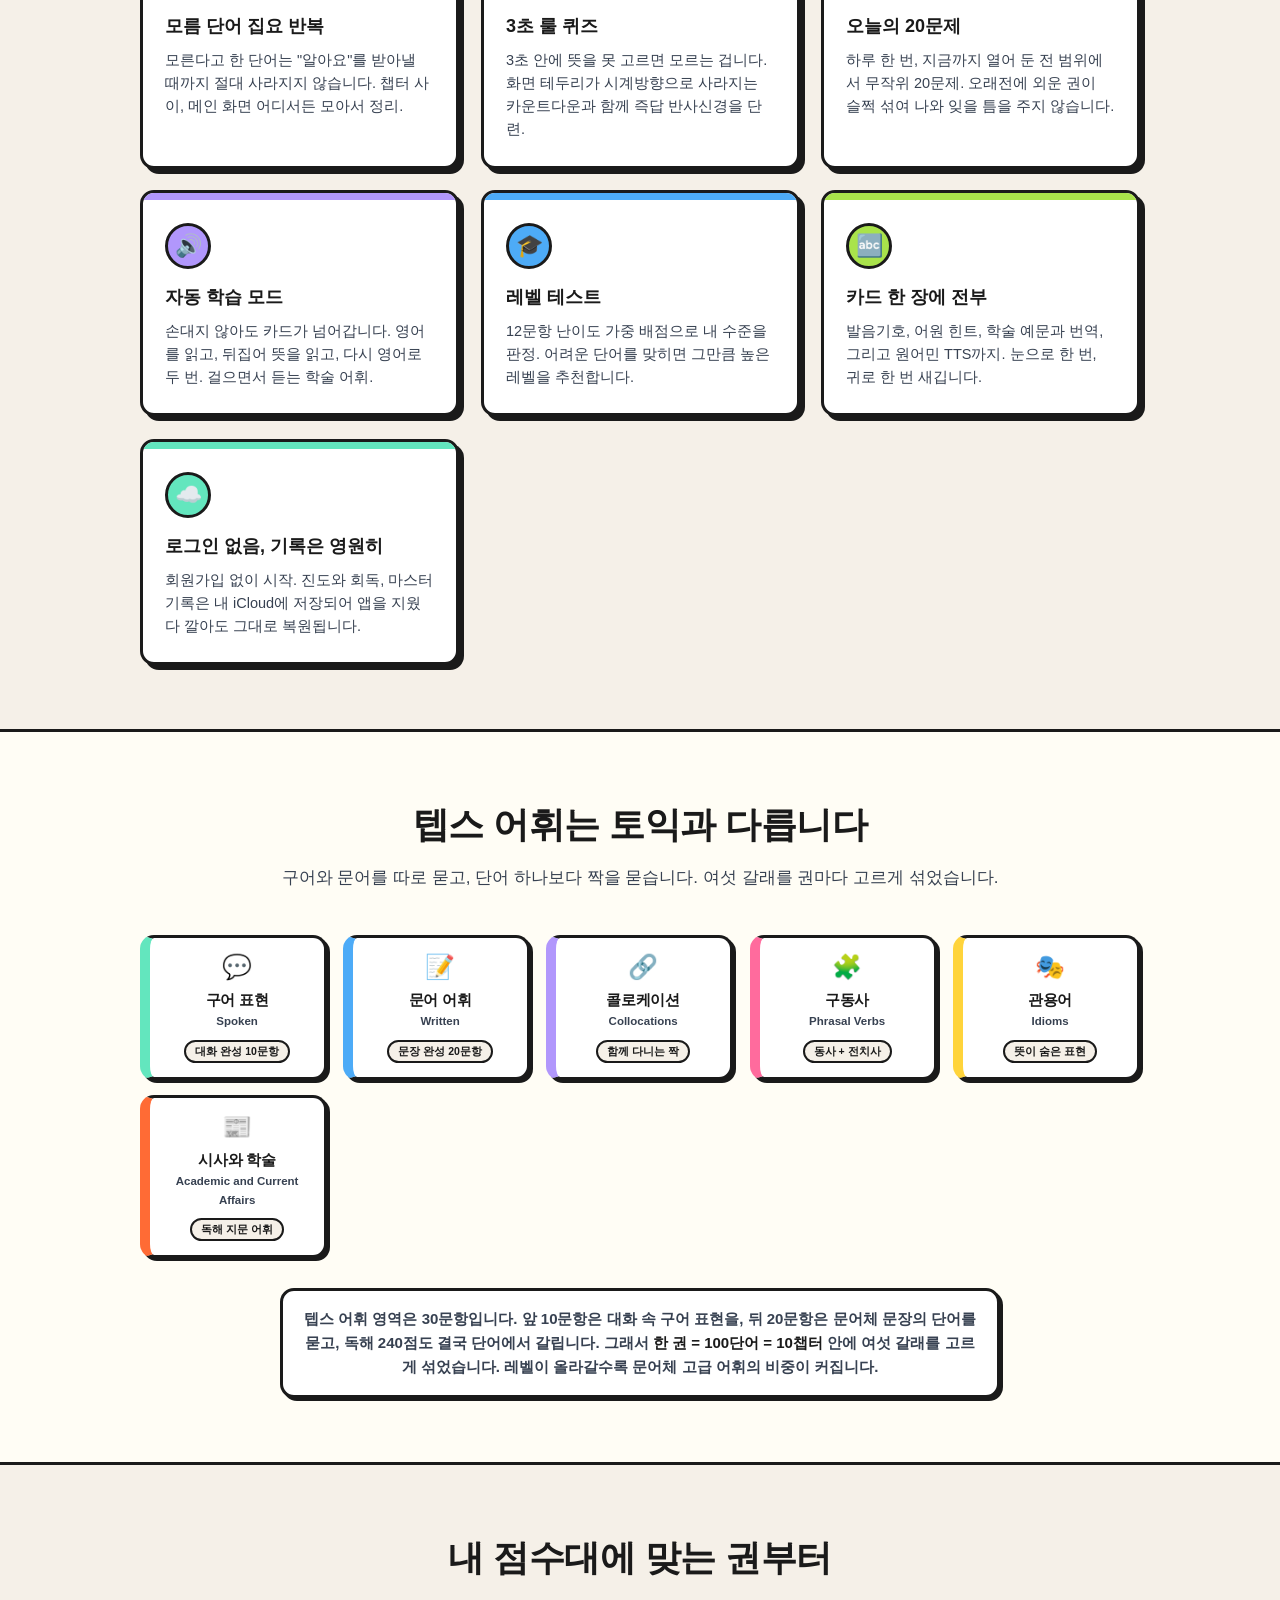
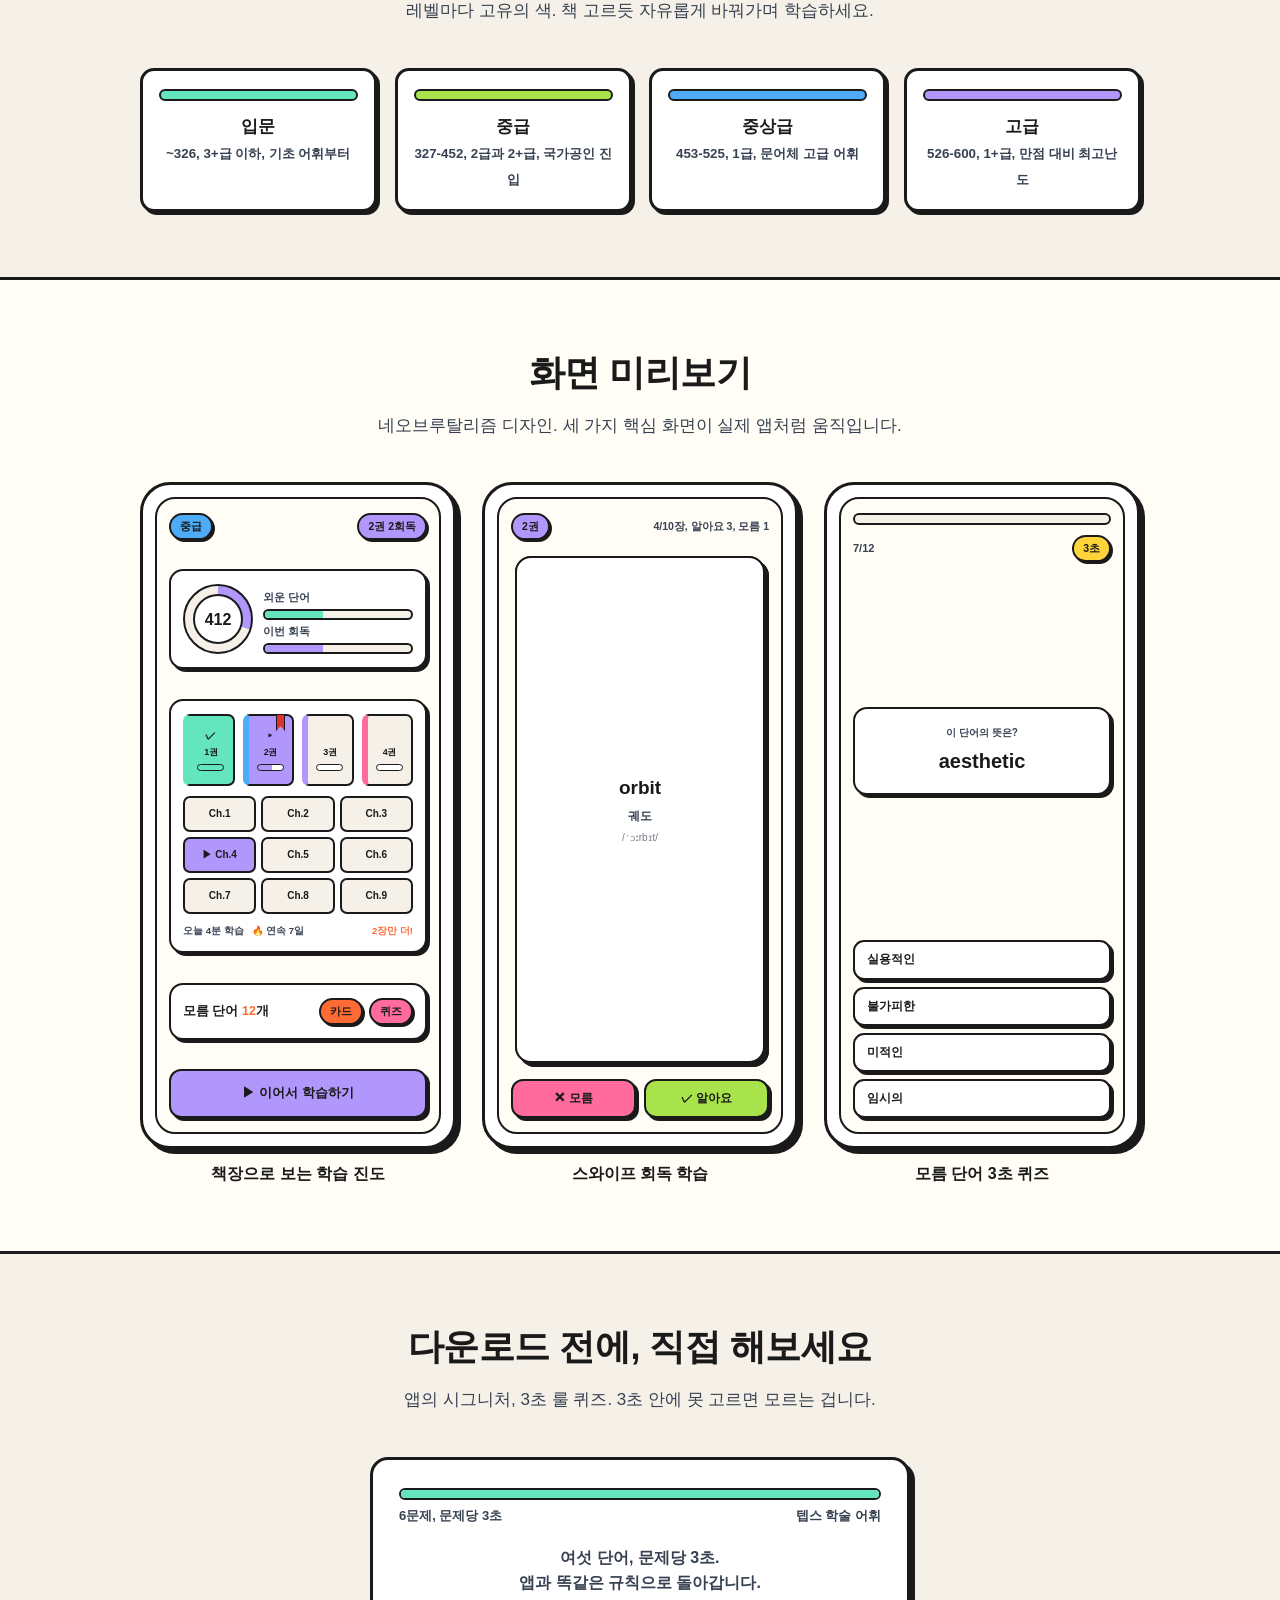
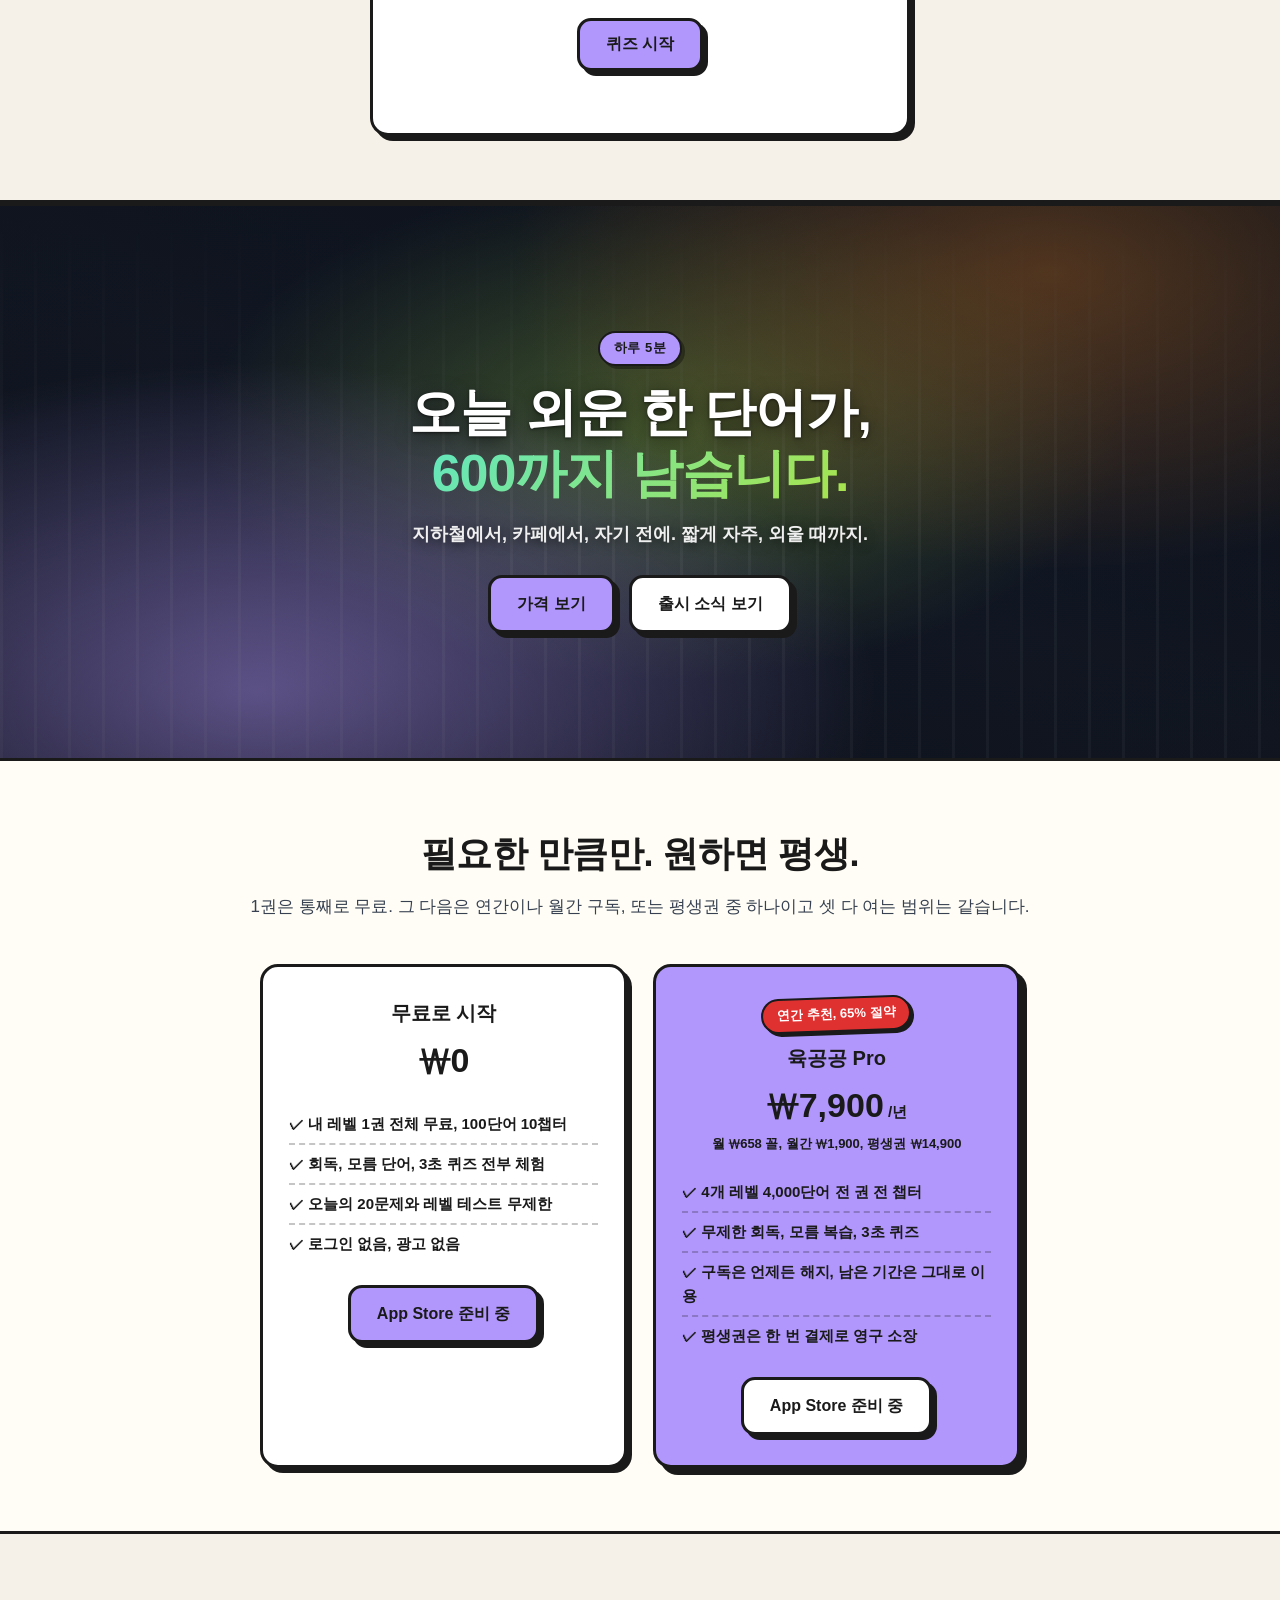
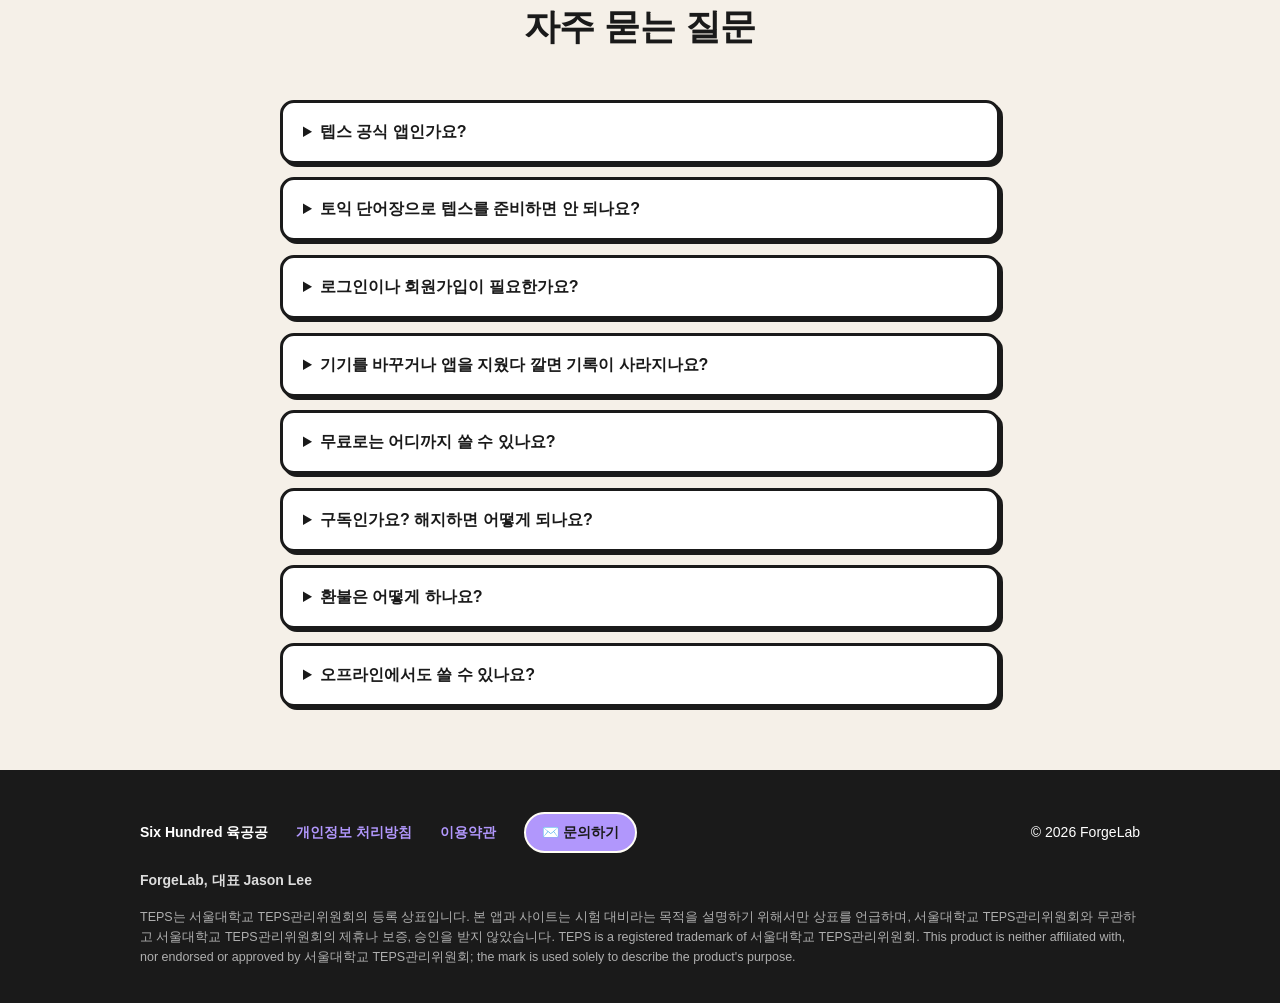
==== commit 15616b85: "Site: bundled natural voice, offline playback (AI-rendered audio) Co-Authored-By: Claude Opus 5 <nor" ====
--- a/docs/index.html
+++ b/docs/index.html
@@ -4,9 +4,9 @@
 <meta charset="UTF-8" />
 <meta name="viewport" content="width=device-width, initial-scale=1.0" />
 <title>Six Hundred 육공공, 회독으로 끝내는 600 텝스 어휘</title>
-<meta name="description" content="Six Hundred(육공공)은 텝스(TEPS) 시험 대비 어휘 앱입니다. 만점 600, 국가공인 2급의 327부터 1+급의 526까지. 모르는 단어만 외울 때까지 다시 꺼내 보여주는 회독 학습. 로그인 없이, 기록은 iCloud로." />
+<meta name="description" content="Six Hundred(육공공)은 텝스(TEPS) 시험 대비 어휘 앱입니다. 만점 600, 국가공인 2급의 327부터 1+급의 526까지. 모르는 단어만 외울 때까지 다시 꺼내 보여주는 회독 학습. 로그인 없이, 기록은 iCloud로. 단어와 예문은 앱에 담긴 자연스러운 음성으로 인터넷 없이 들려줍니다." />
 <meta property="og:title" content="Six Hundred 육공공, 회독으로 끝내는 600 텝스 어휘" />
-<meta property="og:description" content="텝스(TEPS) 시험 대비 어휘 앱. 만점 600, 모르는 단어만 외울 때까지 회독. 로그인 없이, 기록은 iCloud로." />
+<meta property="og:description" content="텝스(TEPS) 시험 대비 어휘 앱. 만점 600, 모르는 단어만 외울 때까지 회독. 로그인 없이, 기록은 iCloud로. 단어와 예문은 앱에 담긴 자연스러운 음성으로 인터넷 없이 들려줍니다." />
 <meta property="og:type" content="website" />
 <meta property="og:url" content="https://jsonpassion.github.io/T600/" />
 <link rel="canonical" href="https://jsonpassion.github.io/T600/" />
@@ -203,6 +203,12 @@
       <p>암기는 재능이 아니라 반복 설계와 묶음 설계의 문제라고 믿습니다.</p>
     </div>
     <div class="grid">
+      <div class="feature"><span class="new-flag">NEW</span>
+        <div class="strip" style="background: var(--mint);"></div>
+        <div class="icon" style="background: var(--mint);">🎧</div>
+        <h3>어색한 기계음은 이제 그만</h3>
+        <p>단어와 예문, 뜻까지 사람이 읽어 주는 것처럼 자연스러운 음성으로. 모든 음성을 앱에 담아 두어 지하철에서도 비행기에서도 인터넷 없이 바로 재생됩니다. AI 음성 모델로 미리 만들어 넣은 음성입니다.</p>
+      </div>
       <div class="feature">
         <div class="strip" style="background: var(--blue);"></div>
         <div class="icon" style="background: var(--blue);">📚</div>
